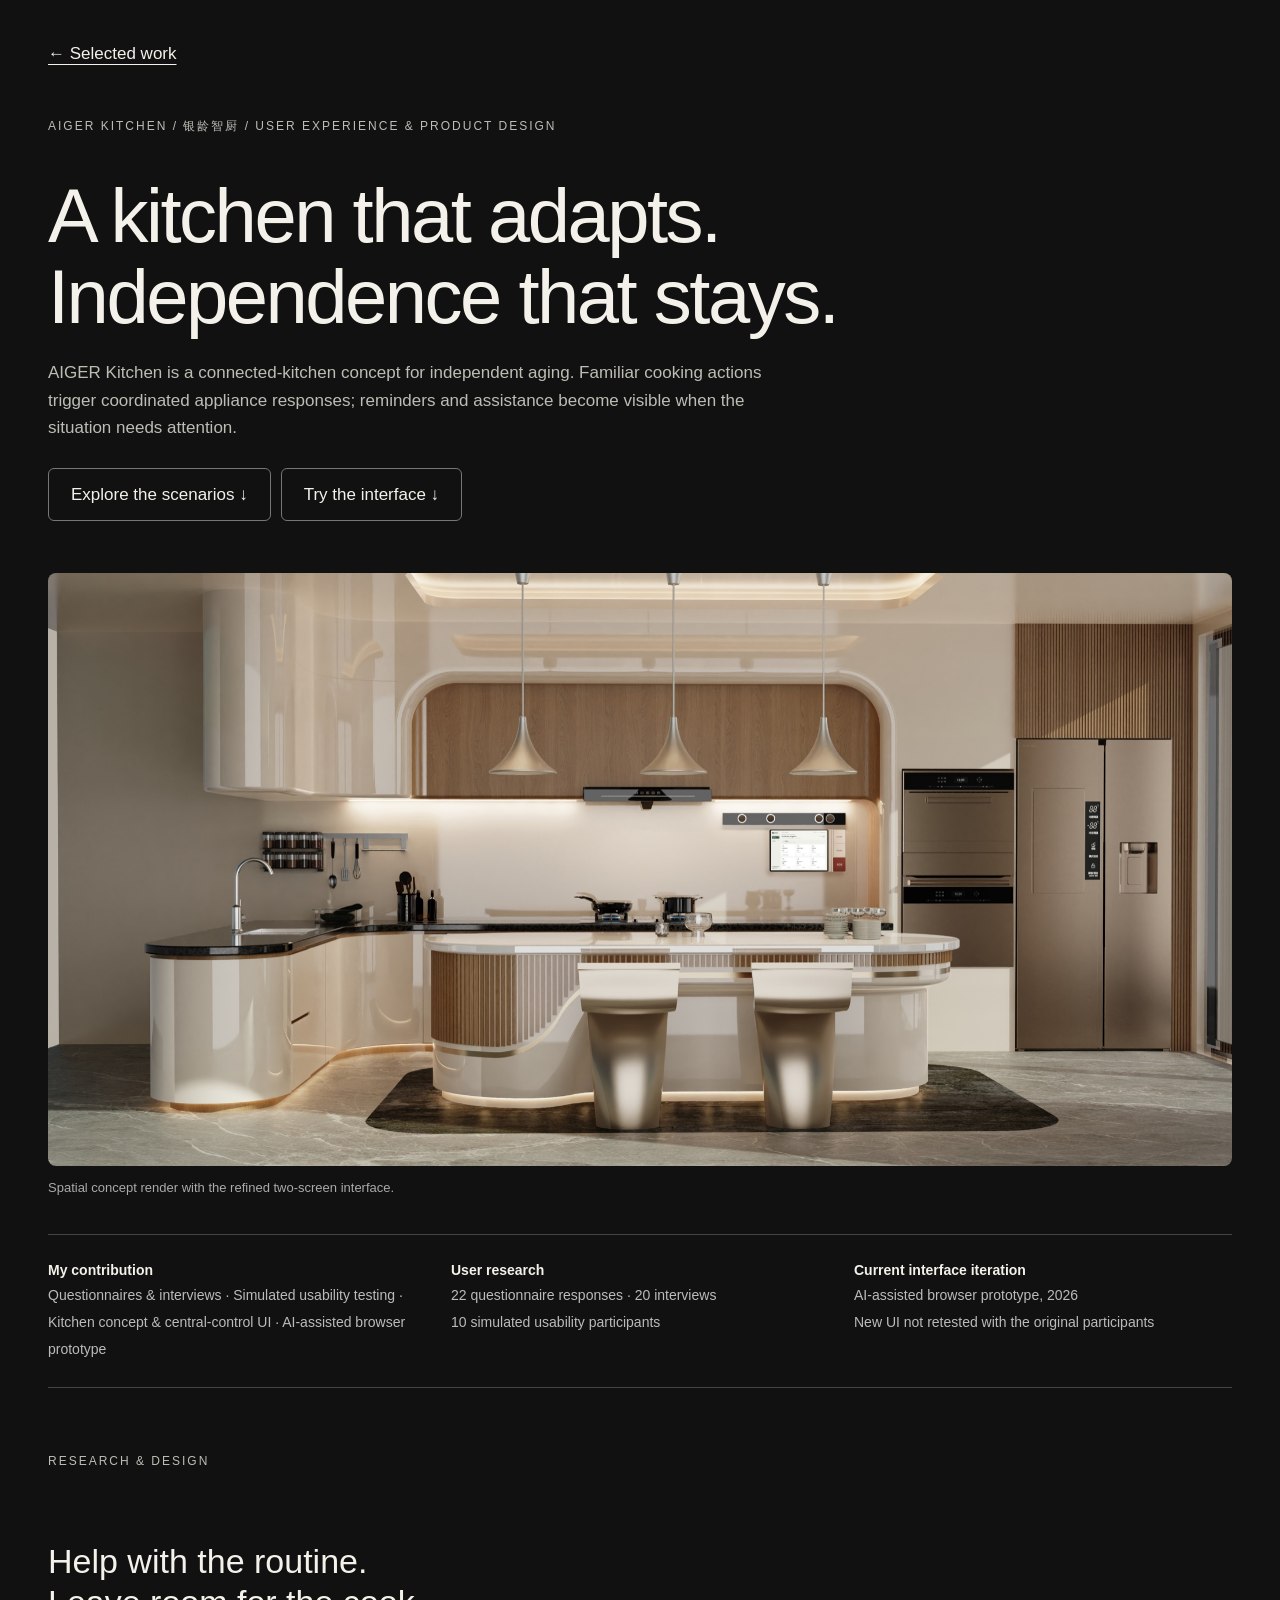
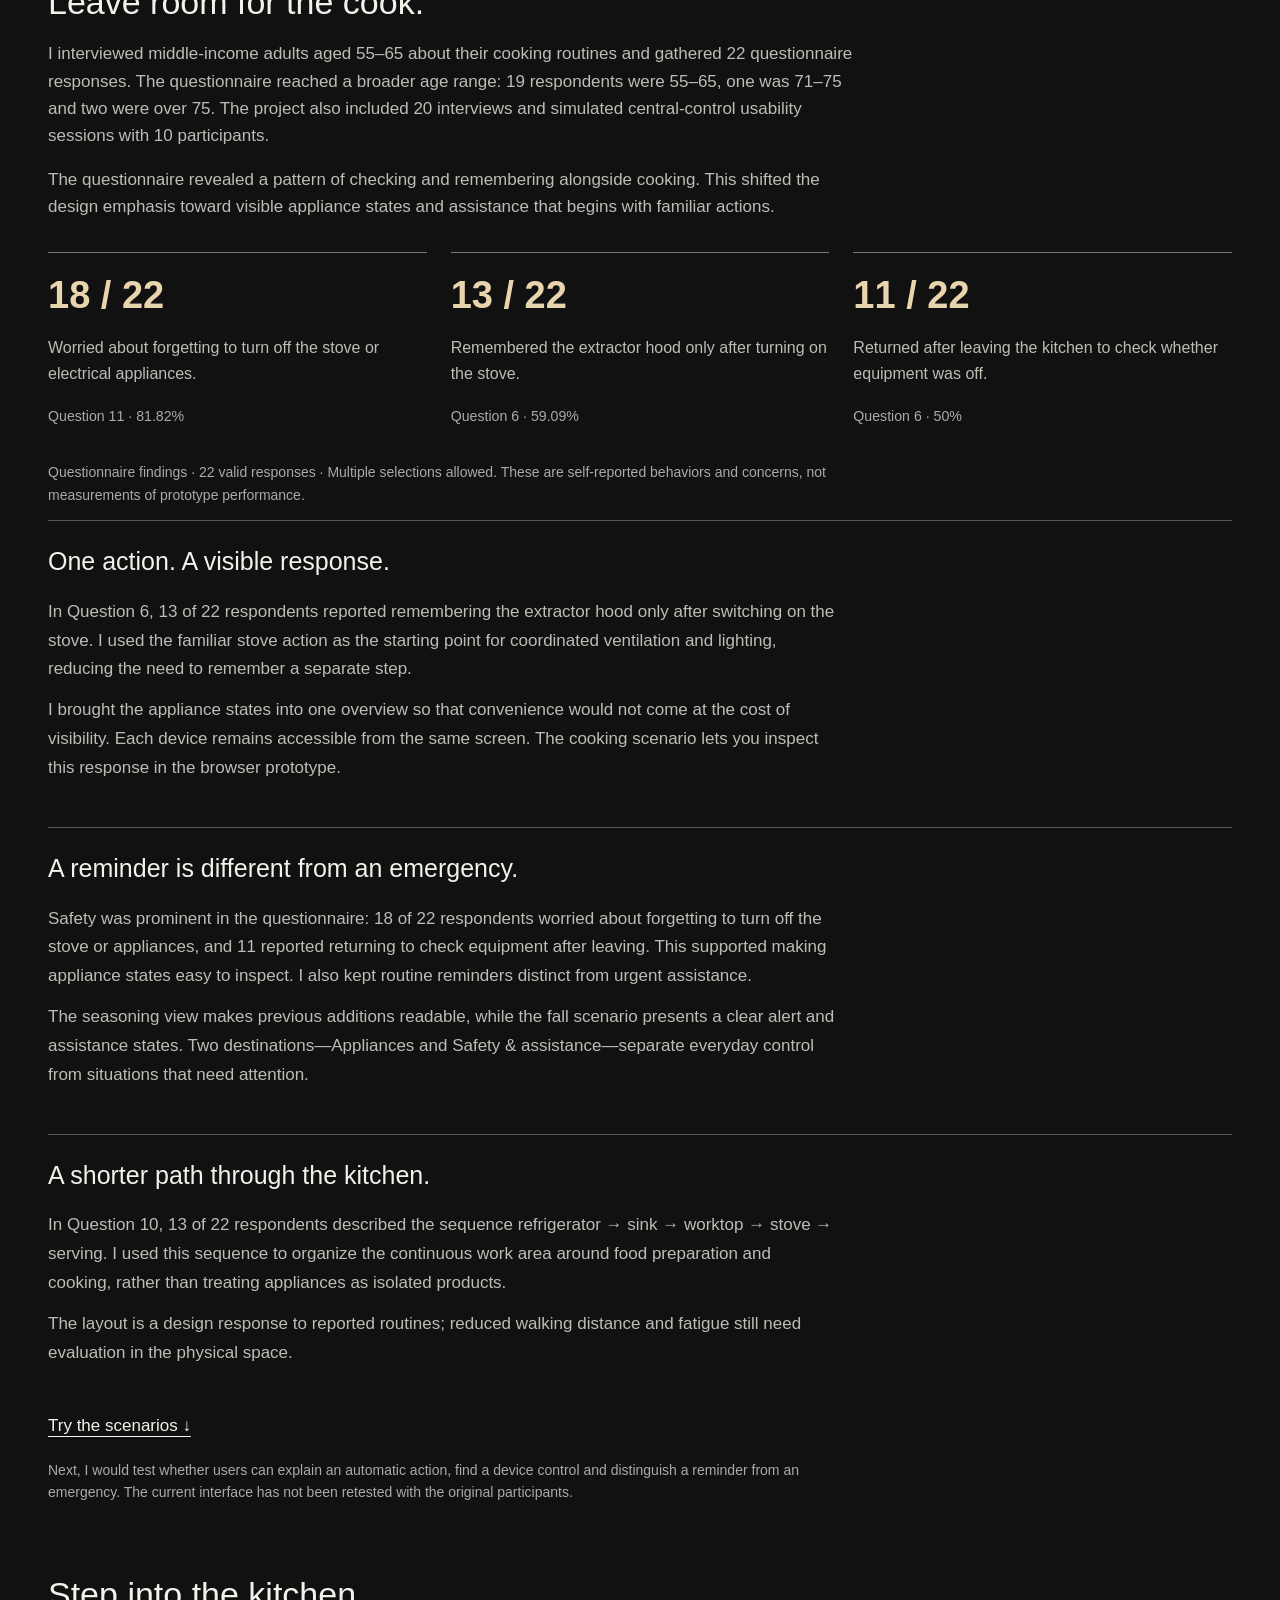
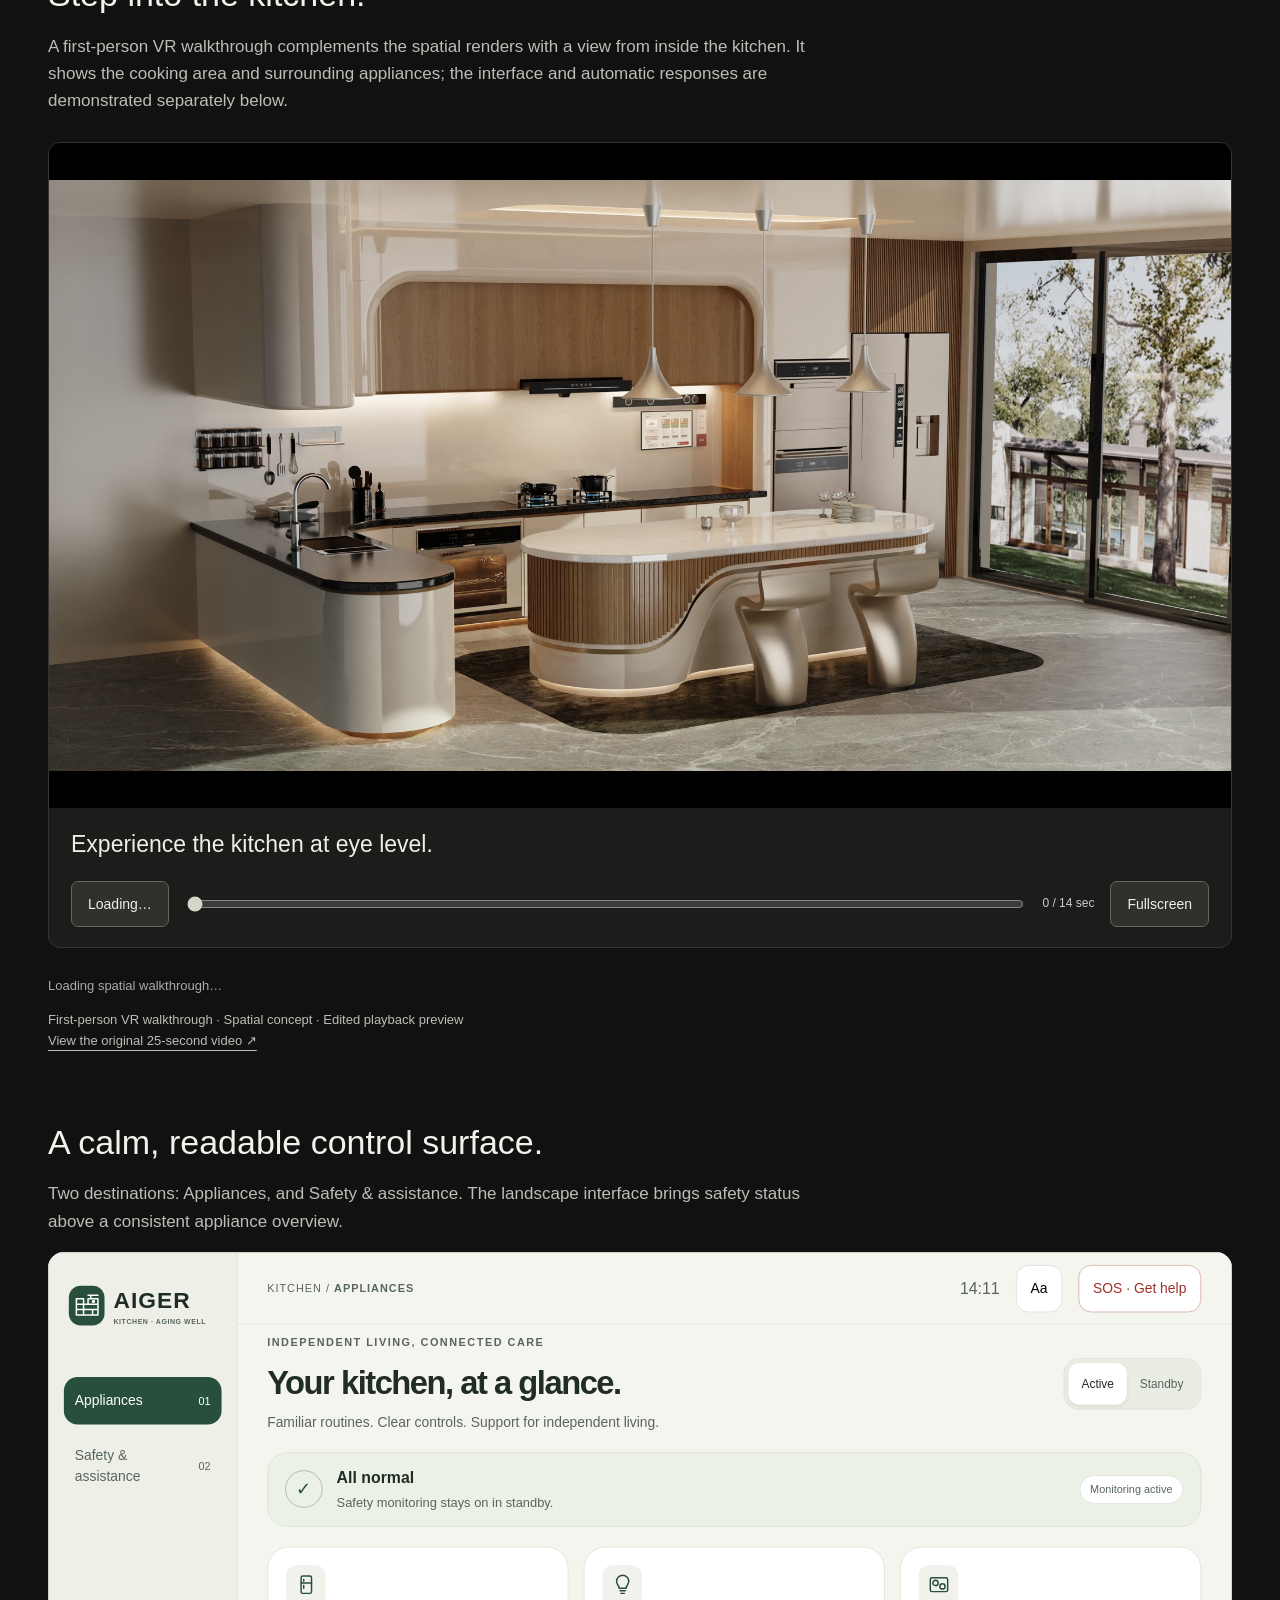
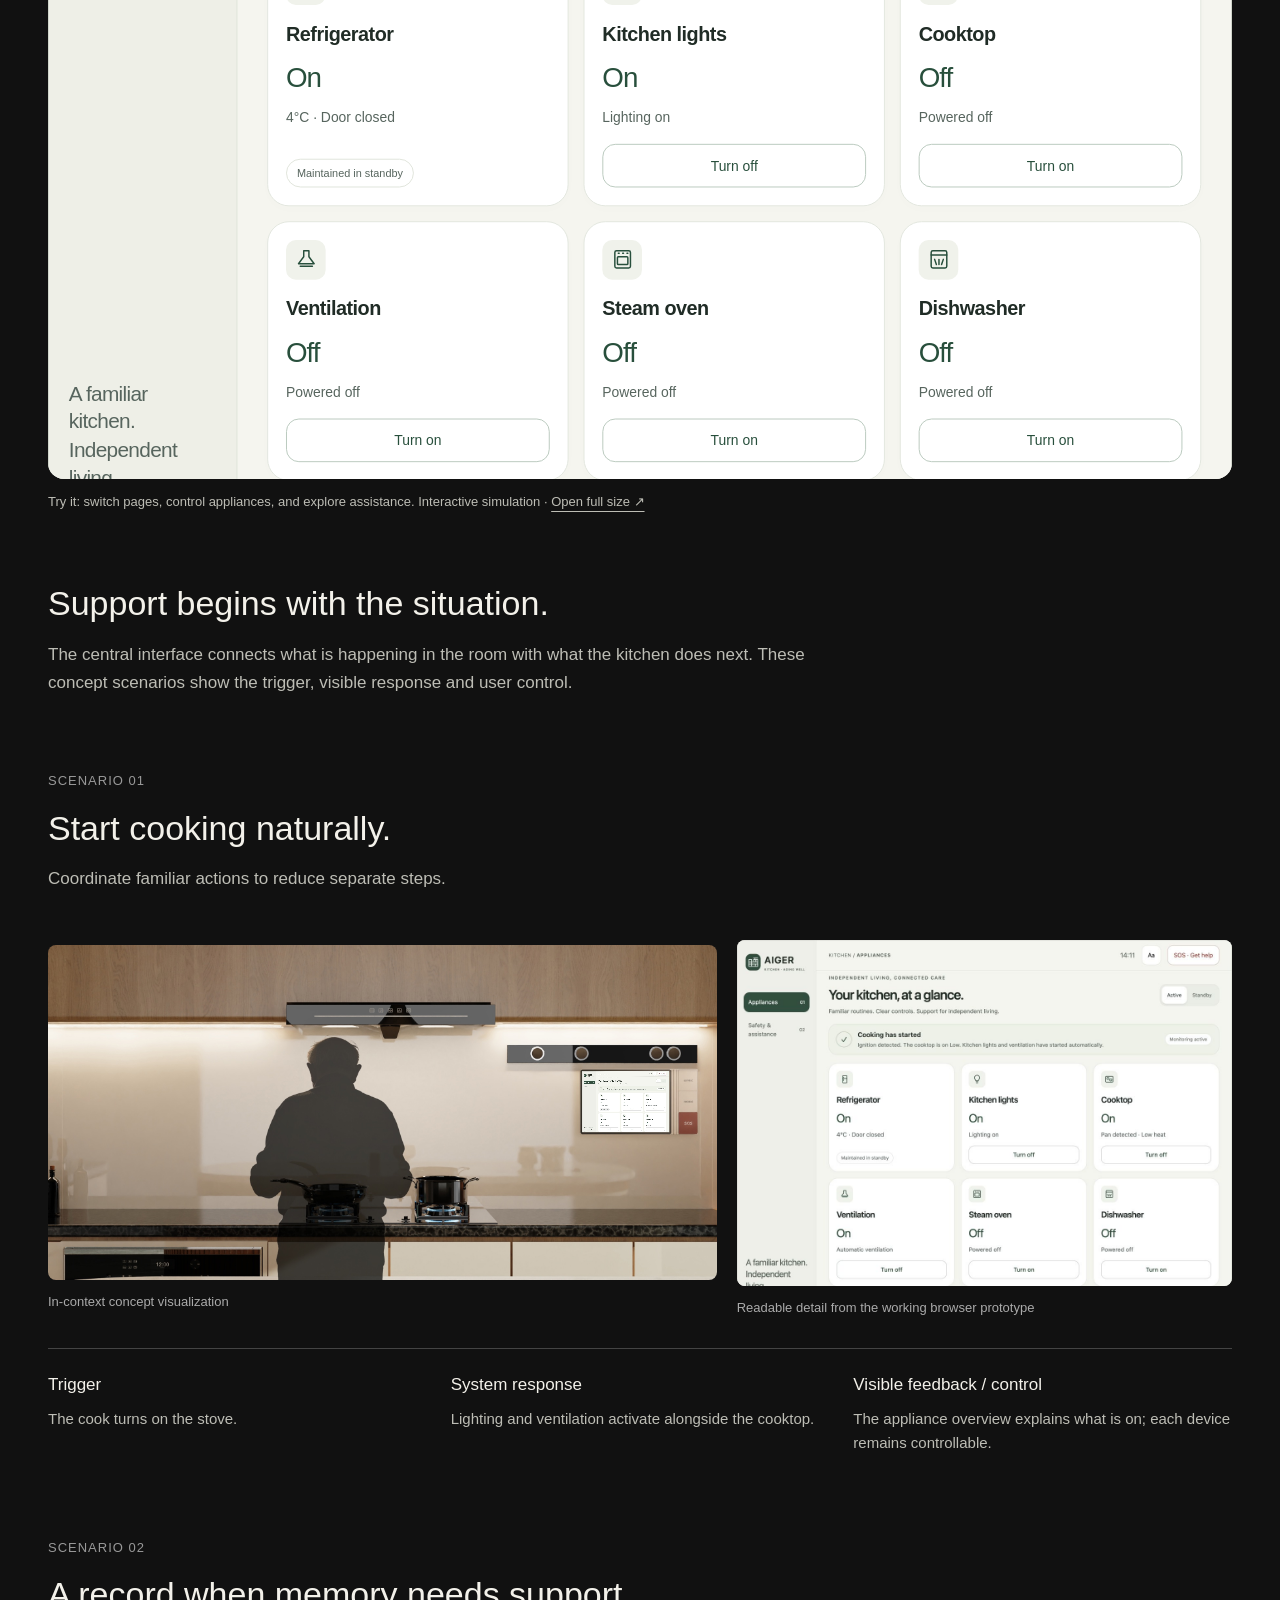
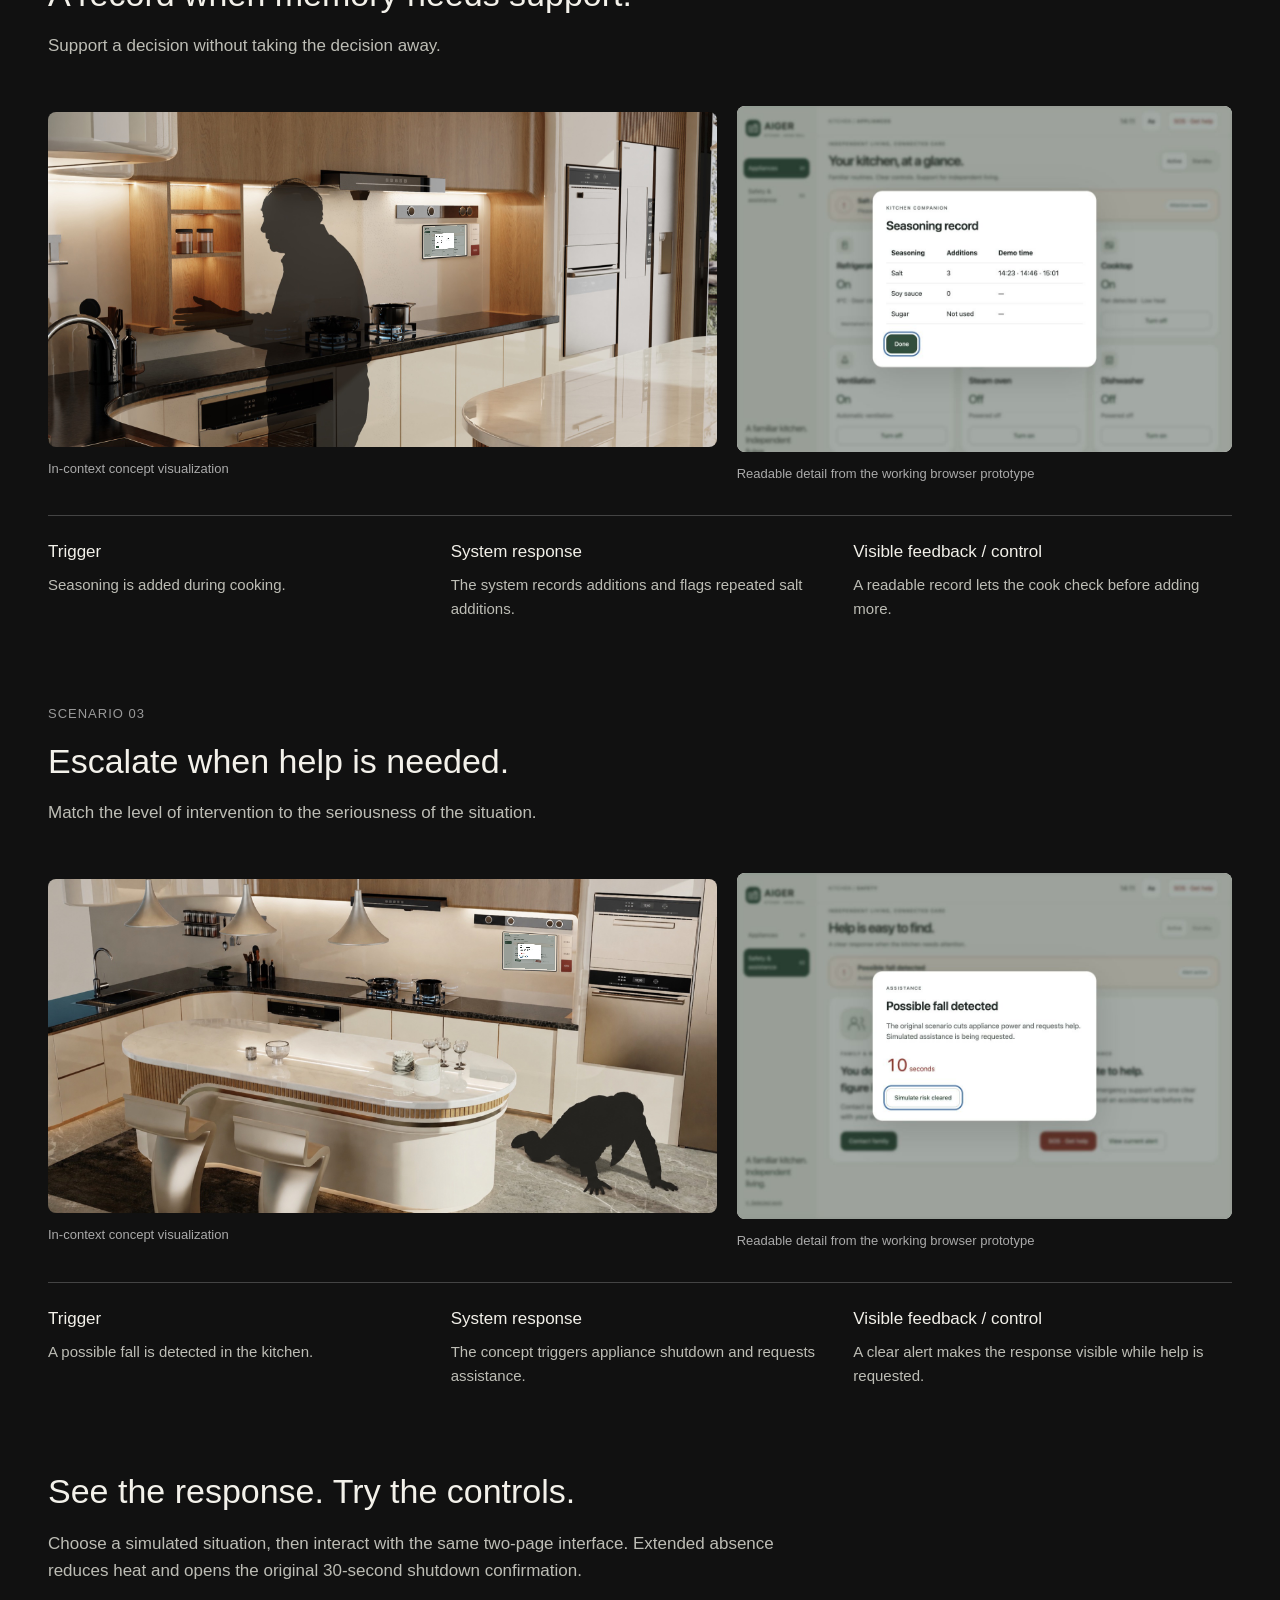
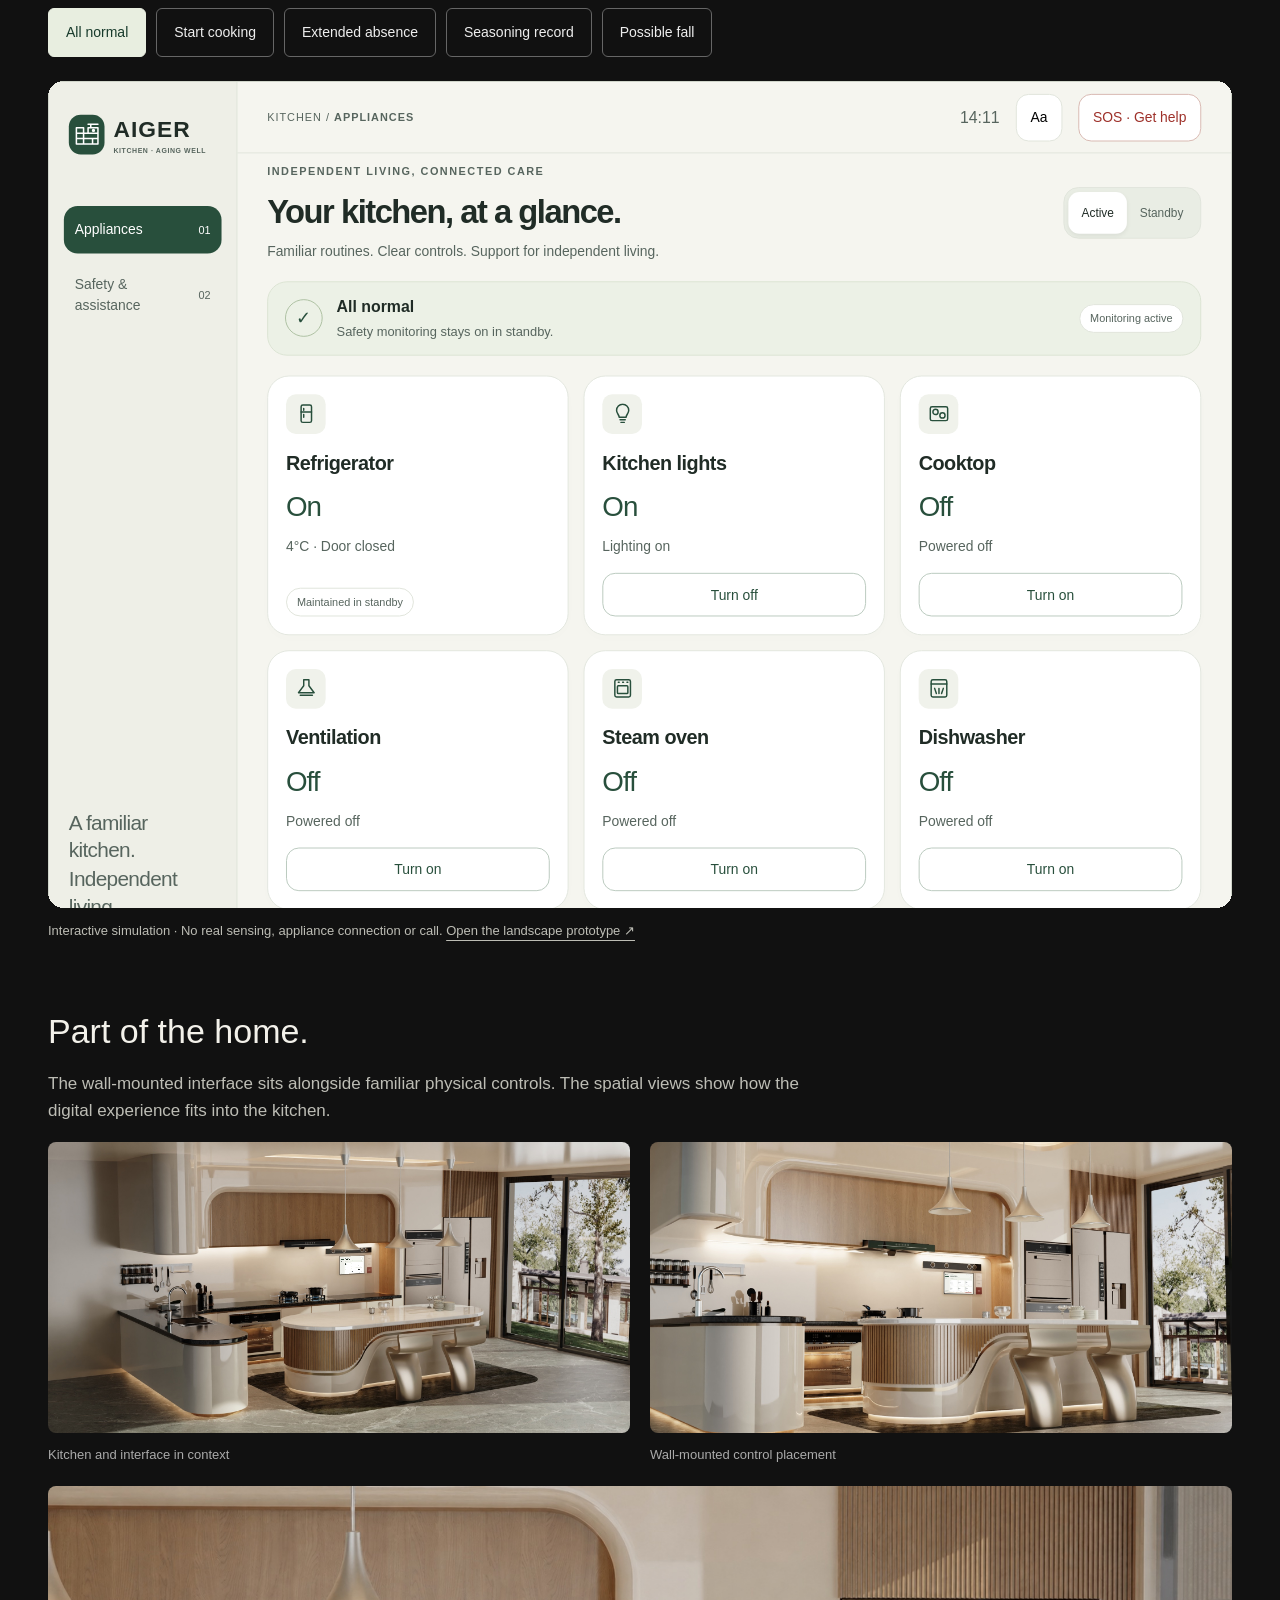
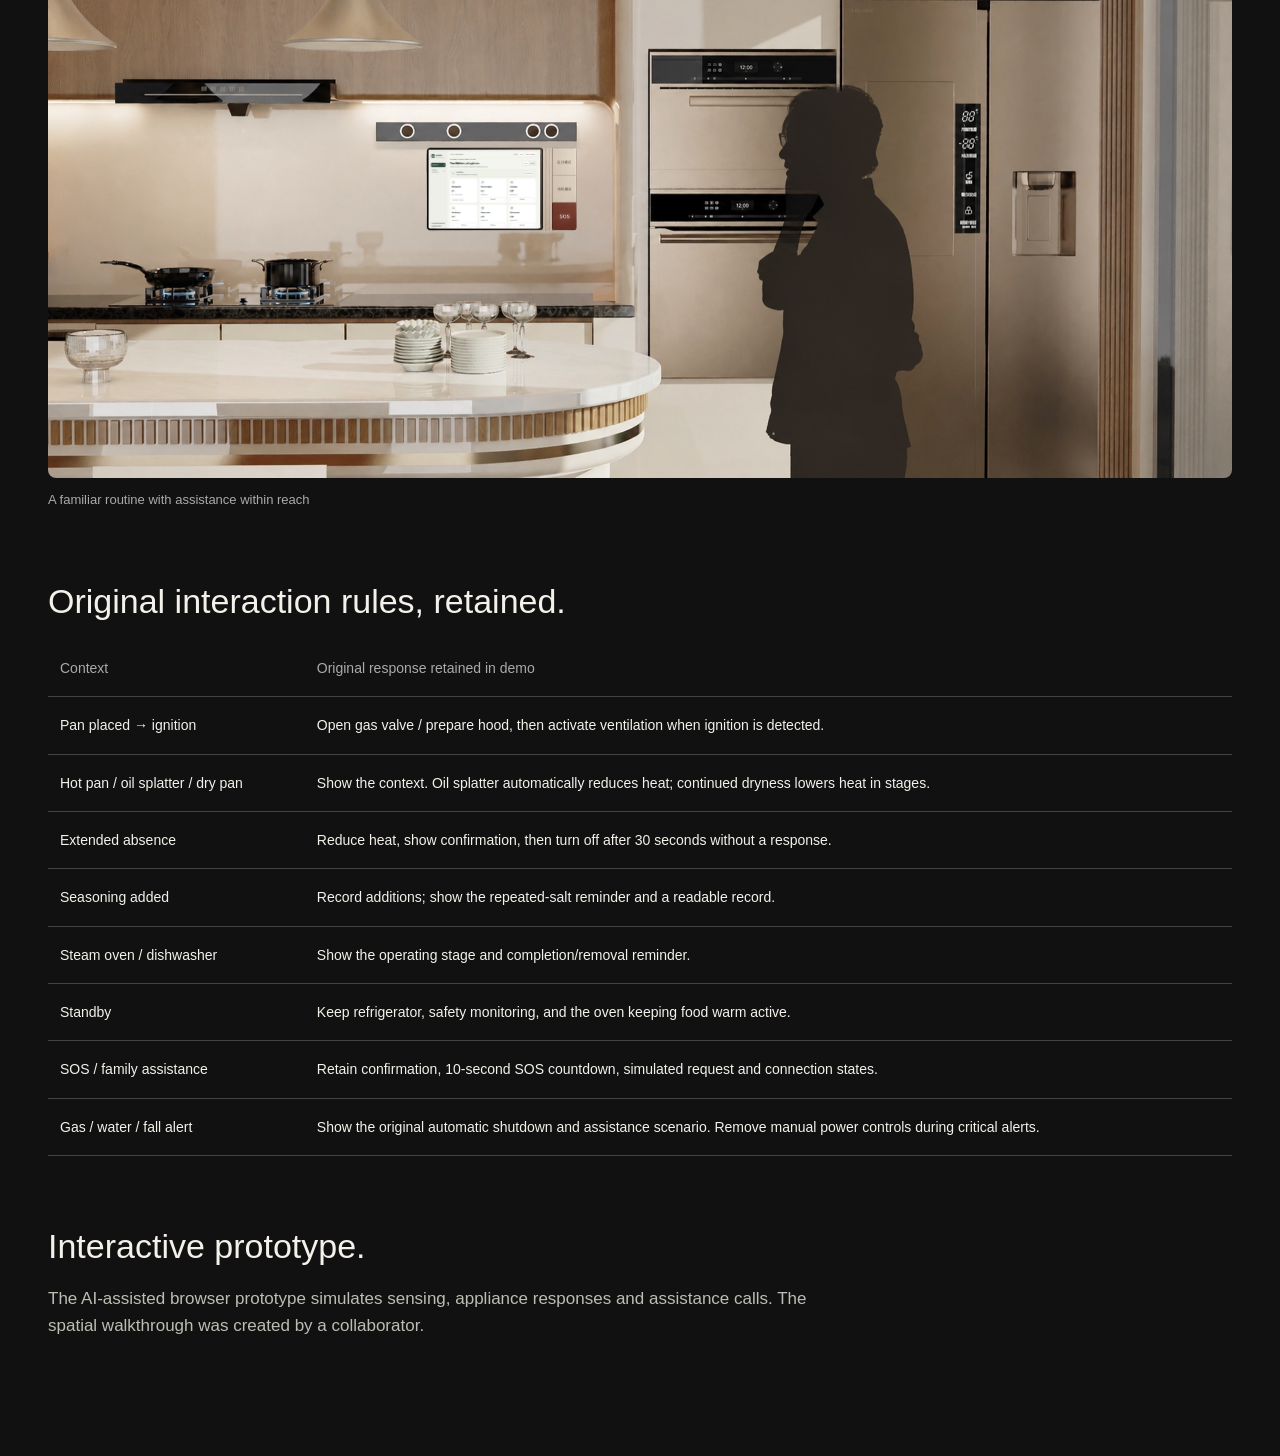
==== aiger-notes.html @ 3ca2197e "Update UX portfolio cases, research evidence, prototype scope and resume" ====
<!doctype html><html lang="en"><head><meta charset="utf-8"><meta name="viewport" content="width=device-width,initial-scale=1"><title>AIGER Kitchen — Xinru Lu</title><style>*{box-sizing:border-box}html{scroll-behavior:smooth}body{margin:0;background:#111;color:#f3f1ea;font:17px/1.6 -apple-system,BlinkMacSystemFont,"Segoe UI",sans-serif}main{max-width:1240px;margin:auto;padding:40px 28px 100px}a{color:inherit;text-underline-offset:5px}h1{font-size:clamp(42px,6vw,76px);line-height:1.06;letter-spacing:-2.5px;font-weight:500;margin:40px 0 22px}h2{font-size:34px;line-height:1.2;font-weight:500;margin:70px 0 18px}h3{font-weight:500;font-size:23px;line-height:1.3}p{color:#bdbdb5;max-width:760px}.label{font-size:12px;letter-spacing:2px;margin-top:50px}.facts{display:grid;grid-template-columns:repeat(3,1fr);border-top:1px solid #444;border-bottom:1px solid #444;padding:24px 0;gap:25px;margin:35px 0}.facts b{display:block;font-size:14px}.facts span{color:#bbb;font-size:14px}.cta{display:inline-block;border:1px solid #777;padding:12px 22px;border-radius:6px;text-decoration:none;margin:10px 10px 22px 0}figure{margin:30px 0}img{display:block;width:100%;height:auto;border-radius:8px}figcaption{font-size:13px;color:#aaa;margin-top:12px}.scene-pair{display:grid;grid-template-columns:1.35fr 1fr;gap:20px;align-items:center}.scene-pair img{aspect-ratio:2;object-fit:contain}.scene-pair .ui img{aspect-ratio:1194/834;background:#eeefe8}.steps{display:grid;grid-template-columns:repeat(3,1fr);gap:24px;border-top:1px solid #444;padding-top:22px}.steps b{display:block;font-weight:500}.steps p{font-size:15px;margin:8px 0}.scene{margin:75px 0}.scene h2{margin-top:16px;margin-bottom:14px}.number{color:#999;font-size:13px;letter-spacing:1px}.gallery{display:grid;grid-template-columns:1fr 1fr;gap:20px}.gallery figure:last-child{grid-column:1/-1}.gallery figure{margin:0}.scene-controls{display:flex;gap:10px;flex-wrap:wrap;margin:24px 0}.scene-controls button{font:inherit;font-size:14px;padding:12px 17px;border:1px solid #666;border-radius:6px;background:transparent;color:#eee;cursor:pointer}.scene-controls button[aria-pressed=true]{background:#e8eee0;color:#173a2b;border-color:#e8eee0}.prototype-shell{width:100%;overflow:auto;background:#eeefe8;border-radius:16px}iframe{display:block;width:1194px;height:834px;border:0;transform-origin:top left}.prototype-note{font-size:13px}table{border-collapse:collapse;width:100%;font-size:14px}th,td{text-align:left;vertical-align:top;padding:17px 12px;border-bottom:1px solid #444}th{color:#aaa;font-weight:400}@media(max-width:700px){main{padding:24px 18px 70px}.facts,.scene-pair,.steps,.gallery{grid-template-columns:1fr}.gallery figure:last-child{grid-column:auto}h1{letter-spacing:-1.5px}h2{font-size:28px}.scene{margin:55px 0}table{font-size:12px}td,th{padding:12px 5px}}</style><link rel="stylesheet" href="aiger-scenes.css"><link rel="stylesheet" href="video-speed.css"><script src="video-speed.js" defer></script><link rel="stylesheet" href="case-decisions.css"></head><body><main><a href="index.html#one">← Selected work</a><p class="label">AIGER KITCHEN / 银龄智厨 / USER EXPERIENCE & PRODUCT DESIGN</p><h1>A kitchen that adapts.<br>Independence that stays.</h1><p>AIGER Kitchen is a connected-kitchen concept for independent aging. Familiar cooking actions trigger coordinated appliance responses; reminders and assistance become visible when the situation needs attention.</p><a class="cta" href="#scenarios">Explore the scenarios ↓</a><a class="cta" href="#prototype">Try the interface ↓</a><figure><div class="kitchen-scene" data-quad='[[1251, 445], [1347, 445], [1347, 512], [1251, 512]]'><img class="kitchen-render" src="assets/aiger-scenes/front.jpg" alt="AIGER kitchen concept with its wall-mounted control interface" loading="eager"><img class="screen-ui" src="assets/aiger-scenes/ui-normal.jpg" alt="" aria-hidden="true"></div><figcaption>Spatial concept render with the refined two-screen interface.</figcaption></figure><div class="facts"><div><b>My contribution</b><span>Questionnaires &amp; interviews · Simulated usability testing · Kitchen concept &amp; central-control UI · AI-assisted browser prototype</span></div><div><b>User research</b><span>22 questionnaire responses · 20 interviews<br>10 simulated usability participants</span></div><div><b>Current interface iteration</b><span>AI-assisted browser prototype, 2026<br>New UI not retested with the original participants</span></div></div><section class="decision-study" id="decisions"><p class="label">RESEARCH &amp; DESIGN</p><h2>Help with the routine.<br>Leave room for the cook.</h2><p>I interviewed middle-income adults aged 55–65 about their cooking routines and gathered 22 questionnaire responses. The questionnaire reached a broader age range: 19 respondents were 55–65, one was 71–75 and two were over 75. The project also included 20 interviews and simulated central-control usability sessions with 10 participants.</p><p>The questionnaire revealed a pattern of checking and remembering alongside cooking. This shifted the design emphasis toward visible appliance states and assistance that begins with familiar actions.</p><div class="survey-findings"><article><strong>18 / 22</strong><p>Worried about forgetting to turn off the stove or electrical appliances.</p><small>Question 11 · 81.82%</small></article><article><strong>13 / 22</strong><p>Remembered the extractor hood only after turning on the stove.</p><small>Question 6 · 59.09%</small></article><article><strong>11 / 22</strong><p>Returned after leaving the kitchen to check whether equipment was off.</p><small>Question 6 · 50%</small></article></div><p class="decision-status">Questionnaire findings · 22 valid responses · Multiple selections allowed. These are self-reported behaviors and concerns, not measurements of prototype performance.</p><article class="decision-card"><h3>One action. A visible response.</h3><p>In Question 6, 13 of 22 respondents reported remembering the extractor hood only after switching on the stove. I used the familiar stove action as the starting point for coordinated ventilation and lighting, reducing the need to remember a separate step.</p><p>I brought the appliance states into one overview so that convenience would not come at the cost of visibility. Each device remains accessible from the same screen. The cooking scenario lets you inspect this response in the browser prototype.</p></article><article class="decision-card"><h3>A reminder is different from an emergency.</h3><p>Safety was prominent in the questionnaire: 18 of 22 respondents worried about forgetting to turn off the stove or appliances, and 11 reported returning to check equipment after leaving. This supported making appliance states easy to inspect. I also kept routine reminders distinct from urgent assistance.</p><p>The seasoning view makes previous additions readable, while the fall scenario presents a clear alert and assistance states. Two destinations—Appliances and Safety &amp; assistance—separate everyday control from situations that need attention.</p></article><article class="decision-card"><h3>A shorter path through the kitchen.</h3><p>In Question 10, 13 of 22 respondents described the sequence refrigerator → sink → worktop → stove → serving. I used this sequence to organize the continuous work area around food preparation and cooking, rather than treating appliances as isolated products.</p><p>The layout is a design response to reported routines; reduced walking distance and fatigue still need evaluation in the physical space.</p></article><a href="#prototype">Try the scenarios ↓</a><p class="decision-status">Next, I would test whether users can explain an automatic action, find a device control and distinguish a reminder from an emergency. The current interface has not been retested with the original participants.</p></section><section id="spatial-walkthrough"><h2>Step into the kitchen.</h2><p>A first-person VR walkthrough complements the spatial renders with a view from inside the kitchen. It shows the cooking area and surrounding appliances; the interface and automatic responses are demonstrated separately below.</p><div class="vr-preview"><video playsinline preload="metadata" poster="assets/aiger-scenes/angle.jpg" data-source="assets/aiger-scenes/kitchen-vr.mov" aria-label="First-person kitchen VR spatial walkthrough"></video><p class="vr-caption">Experience the kitchen at eye level.</p><div class="vr-toolbar"><button class="vr-play" type="button">Loading…</button><input type="range" min="0" max="14" step="0.1" value="0" aria-label="Walkthrough playback position"><span class="vr-time">0 / 14 sec</span><button class="vr-fullscreen" type="button" aria-label="View walkthrough fullscreen">Fullscreen</button></div></div><p class="vr-status" role="status">Loading spatial walkthrough…</p><p style="font-size:13px">First-person VR walkthrough · Spatial concept · Edited playback preview<br><a href="assets/aiger-scenes/kitchen-vr.mov">View the original 25-second video ↗</a></p></section><h2>A calm, readable control surface.</h2><p>Two destinations: Appliances, and Safety & assistance. The landscape interface brings safety status above a consistent appliance overview.</p><div class="prototype-shell" id="hands-on-ui"><iframe title="Try the AIGER landscape iPad interface" src="aiger.html" loading="lazy"></iframe></div><p class="prototype-note">Try it: switch pages, control appliances, and explore assistance. Interactive simulation · <a href="aiger.html">Open full size ↗</a></p><h2 id="scenarios">Support begins with the situation.</h2><p>The central interface connects what is happening in the room with what the kitchen does next. These concept scenarios show the trigger, visible response and user control.</p><section class="scene"><p class="number">SCENARIO 01</p><h2>Start cooking naturally.</h2><p>Coordinate familiar actions to reduce separate steps.</p><div class="scene-pair"><figure><div class="kitchen-scene" data-quad='[[1636, 387], [1900, 386], [1900, 572], [1636, 572]]'><img class="kitchen-render" src="assets/aiger-scenes/cooking.jpg" alt="Kitchen scene: Start cooking naturally." loading="lazy"><img class="screen-ui" src="assets/aiger-scenes/ui-cooking.jpg" alt="" aria-hidden="true"></div><figcaption>In-context concept visualization</figcaption></figure><figure class="ui"><img loading="lazy" src="assets/aiger-scenes/ui-cooking.jpg" alt="Actual browser interface for this scenario"><figcaption>Readable detail from the working browser prototype</figcaption></figure></div><div class="steps"><div><b>Trigger</b><p>The cook turns on the stove.</p></div><div><b>System response</b><p>Lighting and ventilation activate alongside the cooktop.</p></div><div><b>Visible feedback / control</b><p>The appliance overview explains what is on; each device remains controllable.</p></div></div></section><section class="scene"><p class="number">SCENARIO 02</p><h2>A record when memory needs support.</h2><p>Support a decision without taking the decision away.</p><div class="scene-pair"><figure><div class="kitchen-scene" data-quad='[[1151, 352], [1278, 346], [1278, 438], [1151, 443]]'><img class="kitchen-render" src="assets/aiger-scenes/seasoning.jpg" alt="Kitchen scene: A record when memory needs support." loading="lazy"><img class="screen-ui" src="assets/aiger-scenes/ui-seasoning.jpg" alt="" aria-hidden="true"></div><figcaption>In-context concept visualization</figcaption></figure><figure class="ui"><img loading="lazy" src="assets/aiger-scenes/ui-seasoning.jpg" alt="Actual browser interface for this scenario"><figcaption>Readable detail from the working browser prototype</figcaption></figure></div><div class="steps"><div><b>Trigger</b><p>Seasoning is added during cooking.</p></div><div><b>System response</b><p>The system records additions and flags repeated salt additions.</p></div><div><b>Visible feedback / control</b><p>A readable record lets the cook check before adding more.</p></div></div></section><section class="scene"><p class="number">SCENARIO 03</p><h2>Escalate when help is needed.</h2><p>Match the level of intervention to the seriousness of the situation.</p><div class="scene-pair"><figure><div class="kitchen-scene" data-quad='[[1396, 166], [1553, 174], [1553, 278], [1396, 271]]'><img class="kitchen-render" src="assets/aiger-scenes/fall.jpg" alt="Kitchen scene: Escalate when help is needed." loading="lazy"><img class="screen-ui" src="assets/aiger-scenes/ui-fall.jpg" alt="" aria-hidden="true"></div><figcaption>In-context concept visualization</figcaption></figure><figure class="ui"><img loading="lazy" src="assets/aiger-scenes/ui-fall.jpg" alt="Actual browser interface for this scenario"><figcaption>Readable detail from the working browser prototype</figcaption></figure></div><div class="steps"><div><b>Trigger</b><p>A possible fall is detected in the kitchen.</p></div><div><b>System response</b><p>The concept triggers appliance shutdown and requests assistance.</p></div><div><b>Visible feedback / control</b><p>A clear alert makes the response visible while help is requested.</p></div></div></section><h2 id="prototype">See the response. Try the controls.</h2><p>Choose a simulated situation, then interact with the same two-page interface. Extended absence reduces heat and opens the original 30-second shutdown confirmation.</p><div class="scene-controls" role="group" aria-label="Portfolio simulation scenarios"><button data-scene="normal" aria-pressed="true">All normal</button><button data-scene="cooking" aria-pressed="false">Start cooking</button><button data-scene="away" aria-pressed="false">Extended absence</button><button data-scene="seasoning" aria-pressed="false">Seasoning record</button><button data-scene="fall" aria-pressed="false">Possible fall</button></div><div class="prototype-shell"><iframe id="prototype-frame" title="AIGER landscape iPad interactive prototype" src="aiger.html"></iframe></div><p class="prototype-note">Interactive simulation · No real sensing, appliance connection or call. <a href="aiger.html">Open the landscape prototype ↗</a></p><h2>Part of the home.</h2><p>The wall-mounted interface sits alongside familiar physical controls. The spatial views show how the digital experience fits into the kitchen.</p><div class="gallery"><figure><div class="kitchen-scene" data-quad='[[1028, 405], [1112, 401], [1112, 460], [1028, 465]]'><img class="kitchen-render" src="assets/aiger-scenes/angle.jpg" alt="Angled kitchen concept view" loading="lazy"><img class="screen-ui" src="assets/aiger-scenes/ui-normal.jpg" alt="" aria-hidden="true"></div><figcaption>Kitchen and interface in context</figcaption></figure><figure><div class="kitchen-scene" data-quad='[[1037, 462], [1136, 465], [1136, 530], [1037, 527]]'><img class="kitchen-render" src="assets/aiger-scenes/low.jpg" alt="Lower kitchen concept view" loading="lazy"><img class="screen-ui" src="assets/aiger-scenes/ui-normal.jpg" alt="" aria-hidden="true"></div><figcaption>Wall-mounted control placement</figcaption></figure><figure><div class="kitchen-scene" data-quad='[[660, 458], [849, 458], [849, 592], [660, 592]]'><img class="kitchen-render" src="assets/aiger-scenes/standing.jpg" alt="Elder standing near the AIGER kitchen interface" loading="lazy"><img class="screen-ui" src="assets/aiger-scenes/ui-normal.jpg" alt="" aria-hidden="true"></div><figcaption>A familiar routine with assistance within reach</figcaption></figure></div><h2 id="logic">Original interaction rules, retained.</h2><table><thead><tr><th>Context</th><th>Original response retained in demo</th></tr></thead><tbody><tr><td>Pan placed → ignition</td><td>Open gas valve / prepare hood, then activate ventilation when ignition is detected.</td></tr><tr><td>Hot pan / oil splatter / dry pan</td><td>Show the context. Oil splatter automatically reduces heat; continued dryness lowers heat in stages.</td></tr><tr><td>Extended absence</td><td>Reduce heat, show confirmation, then turn off after 30 seconds without a response.</td></tr><tr><td>Seasoning added</td><td>Record additions; show the repeated-salt reminder and a readable record.</td></tr><tr><td>Steam oven / dishwasher</td><td>Show the operating stage and completion/removal reminder.</td></tr><tr><td>Standby</td><td>Keep refrigerator, safety monitoring, and the oven keeping food warm active.</td></tr><tr><td>SOS / family assistance</td><td>Retain confirmation, 10-second SOS countdown, simulated request and connection states.</td></tr><tr><td>Gas / water / fall alert</td><td>Show the original automatic shutdown and assistance scenario. Remove manual power controls during critical alerts.</td></tr></tbody></table><h2>Interactive prototype.</h2><p>The AI-assisted browser prototype simulates sensing, appliance responses and assistance calls. The spatial walkthrough was created by a collaborator.</p></main><script>const frame=document.querySelector('#prototype-frame'),shell=frame.closest('.prototype-shell');function fit(){const scale=Math.min(1,shell.clientWidth/1194);frame.style.transform=`scale(${scale})`;shell.style.height=`${834*scale}px`;}new ResizeObserver(fit).observe(shell);fit();const handsOn=document.querySelector('#hands-on-ui'),handsOnFrame=handsOn.querySelector('iframe');function fitHandsOn(){const scale=Math.min(1,handsOn.clientWidth/1194);handsOnFrame.style.transform=`scale(${scale})`;handsOn.style.height=`${834*scale}px`;}new ResizeObserver(fitHandsOn).observe(handsOn);fitHandsOn();document.querySelectorAll('[data-scene]').forEach(button=>button.addEventListener('click',()=>{document.querySelectorAll('[data-scene]').forEach(b=>b.setAttribute('aria-pressed',b===button));frame.contentWindow.postMessage({type:'aiger-scene',scene:button.dataset.scene},location.origin);}));</script><script src="aiger-scenes.js"></script><script src="aiger-vr.js"></script></body></html>
---- aiger-scenes.css ----
.kitchen-scene{position:relative;width:100%;aspect-ratio:2048/1025;overflow:hidden;border-radius:8px;background:#b8ac99}.kitchen-scene .kitchen-render{display:block;width:100%;height:100%;object-fit:fill;border-radius:0}.kitchen-scene .screen-ui{position:absolute;left:0;top:0;width:1194px!important;height:834px!important;max-width:none!important;aspect-ratio:auto!important;border-radius:0!important;transform-origin:0 0;pointer-events:none}.scene-pair .kitchen-scene{align-self:center}.aiger-hero-link{display:flex!important;align-items:center;background:#111}.gallery-item:has(.kitchen-scene) figcaption{position:absolute;left:0;bottom:0;background:#111e;padding:12px 18px;color:#fff;width:100%}.gallery-item:has(.kitchen-scene) a{color:inherit}
.gallery-item:has(.kitchen-scene){height:auto;aspect-ratio:2048/1025;overflow:visible;padding-bottom:54px;background:#111}.gallery-item:has(.kitchen-scene) .aiger-hero-link{height:auto!important}.gallery-item:has(.kitchen-scene) figcaption{border:0;border-radius:0;font-size:11px}
.vr-preview{background:#1c1c1a;border:1px solid #343432;border-radius:12px;overflow:hidden;margin:28px 0}.vr-preview video{display:block;width:100%;aspect-ratio:16/9;object-fit:contain;background:#000}.vr-caption{color:#eeede6!important;font-size:clamp(16px,2vw,23px);margin:0!important;padding:18px 22px;max-width:none!important}.vr-toolbar{display:flex;align-items:center;gap:16px;padding:0 22px 20px}.vr-toolbar button{color:#eee;background:#30302c;border:1px solid #666;border-radius:7px;padding:11px 16px;font:inherit;font-size:14px;cursor:pointer}.vr-toolbar input{min-width:30px;flex:1;accent-color:#d5d6c9}.vr-time{font-size:12px;color:#ccc;white-space:nowrap}.vr-status{font-size:13px;color:#aaa}.vr-preview:fullscreen{display:flex;flex-direction:column;justify-content:center}.vr-preview:fullscreen video{max-height:80vh}@media(max-width:650px){.vr-toolbar{gap:8px;padding:0 12px 16px}.vr-toolbar button{padding:10px;font-size:12px}.vr-caption{padding:14px}}
---- video-speed.css ----
.video-speed-control{display:flex;justify-content:flex-end;align-items:center;position:relative;z-index:3;padding:8px 12px;background:#111;color:#c6c6c0;font:12px/1.4 -apple-system,BlinkMacSystemFont,'Segoe UI',sans-serif;letter-spacing:0;text-transform:none}
.video-speed-control label{display:flex;align-items:center;gap:8px}.video-speed-control select{font:inherit;color:#f3f1ea;background:#202020;border:1px solid #555;border-radius:4px;padding:4px 8px;cursor:pointer}
.gallery-item:has(>video){padding-bottom:94px!important}.gallery-item>.video-speed-control{position:absolute;bottom:48px;right:0;left:0;height:40px}.gallery-item:has(>video)>figcaption{bottom:0!important}
---- case-decisions.css ----
.decision-study{margin:64px 0}.decision-study .decision-intro{max-width:820px}.decision-card{border-top:1px solid #555;padding:24px 0 32px}.decision-card h3{font-size:25px;margin:0 0 20px;line-height:1.3}.decision-chain{display:grid;grid-template-columns:repeat(2,minmax(0,1fr));gap:22px 36px}.decision-chain>div{min-width:0}.decision-chain b{display:block;color:#e8d4ad;font-size:12px;letter-spacing:1px;text-transform:uppercase}.decision-chain p{font-size:16px;line-height:1.65;margin:8px 0 0;max-width:none}.decision-status{font-size:14px!important;color:#aaa!important;margin-top:20px!important}.decision-study a{color:inherit}@media(max-width:700px){.decision-chain{grid-template-columns:1fr}.decision-study{margin:44px 0}.decision-card h3{font-size:22px}}
.decision-card>p{max-width:790px;font-size:17px;line-height:1.7;margin:12px 0}.decision-study>p{max-width:820px}

.survey-findings{display:grid;grid-template-columns:repeat(3,minmax(0,1fr));gap:24px;margin:32px 0}.survey-findings article{border-top:1px solid #777;padding-top:20px}.survey-findings strong{font-size:38px;line-height:1.2;color:#e8d4ad}.survey-findings p{font-size:16px}.survey-findings small{color:#aaa}@media(max-width:700px){.survey-findings{grid-template-columns:1fr}}
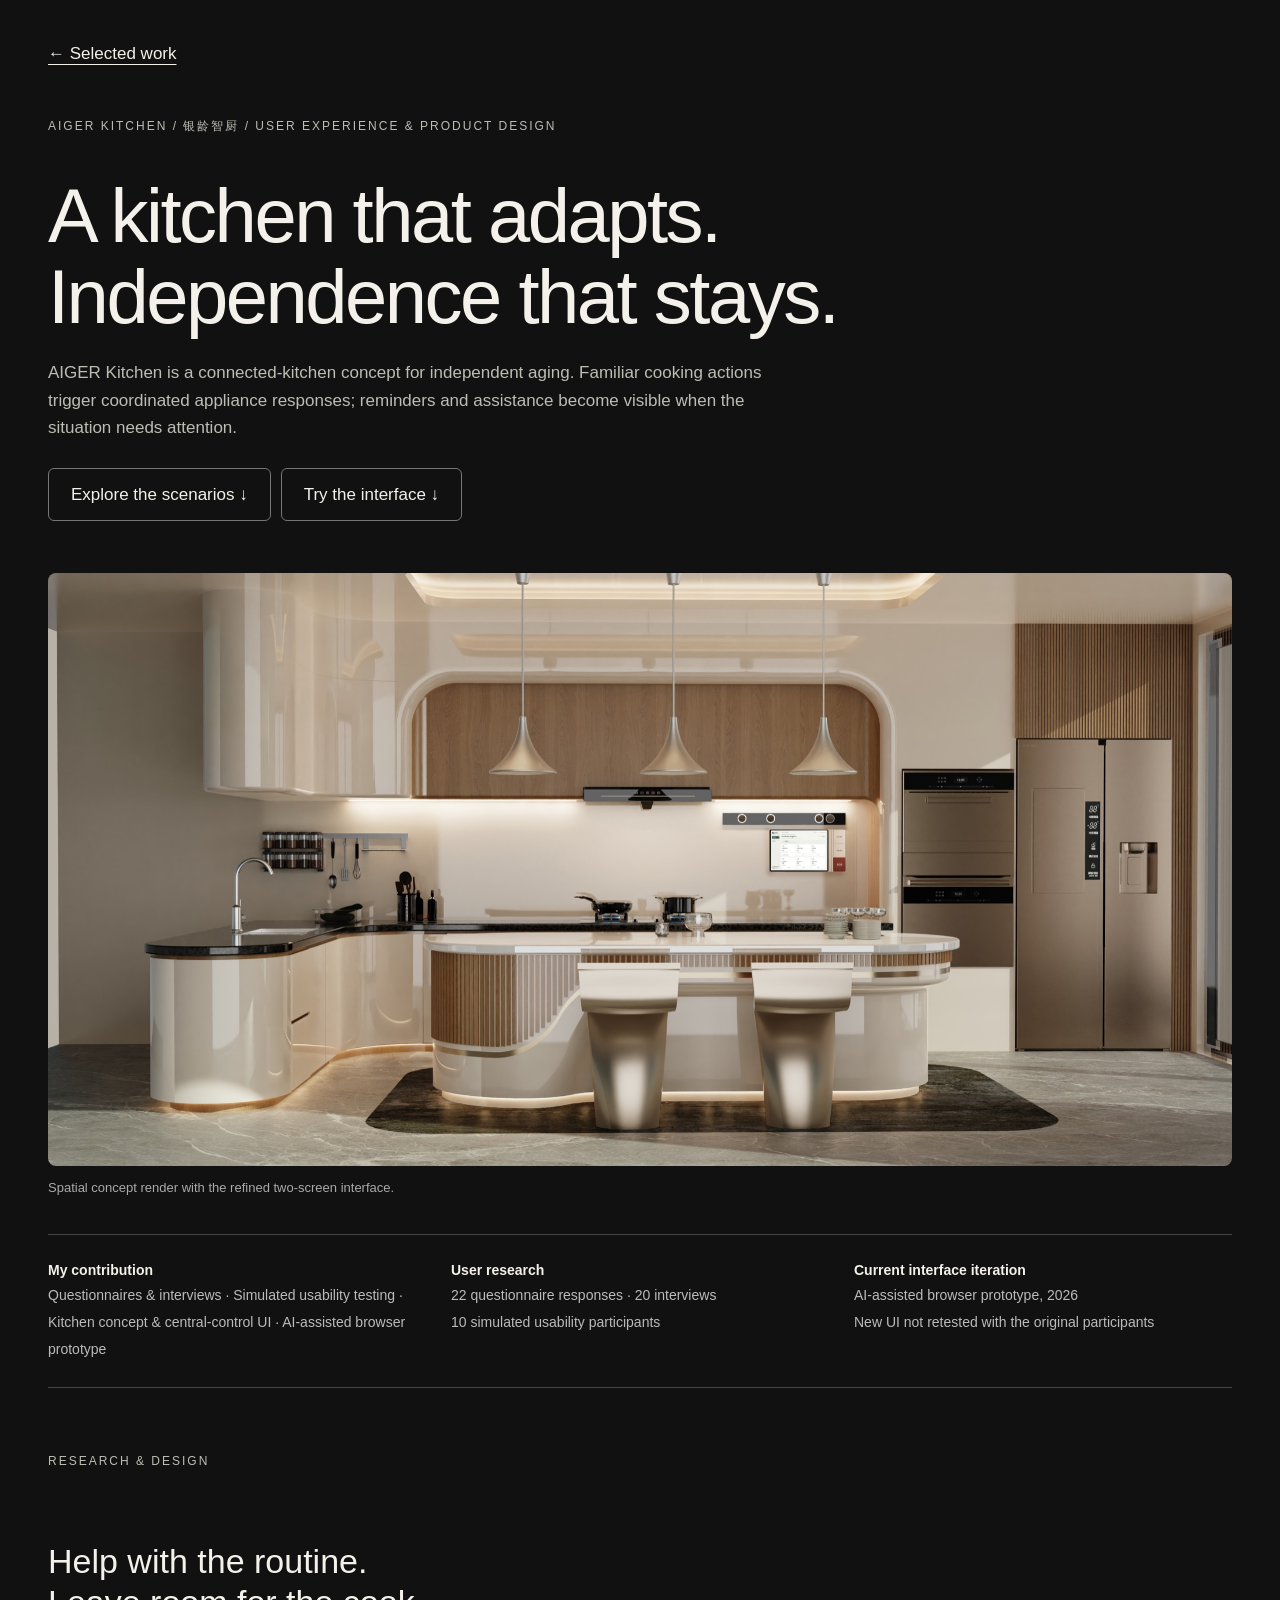
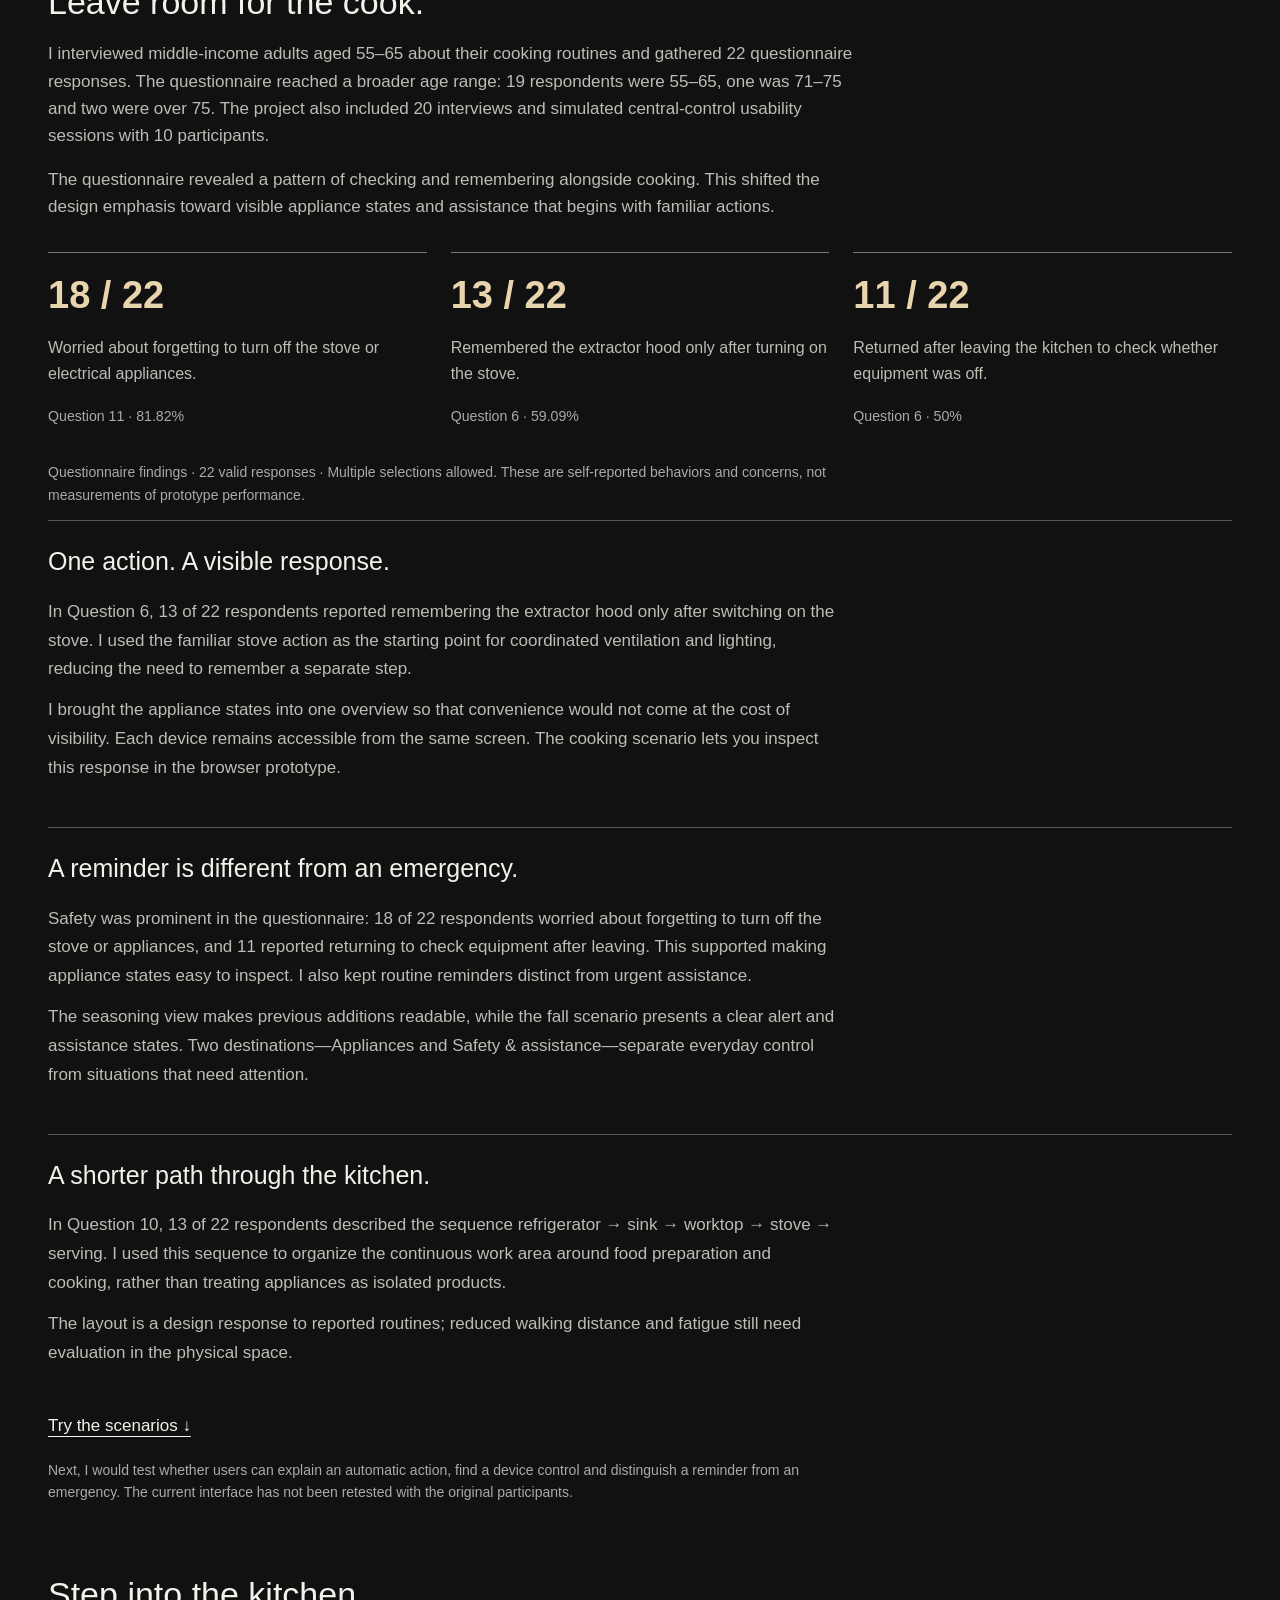
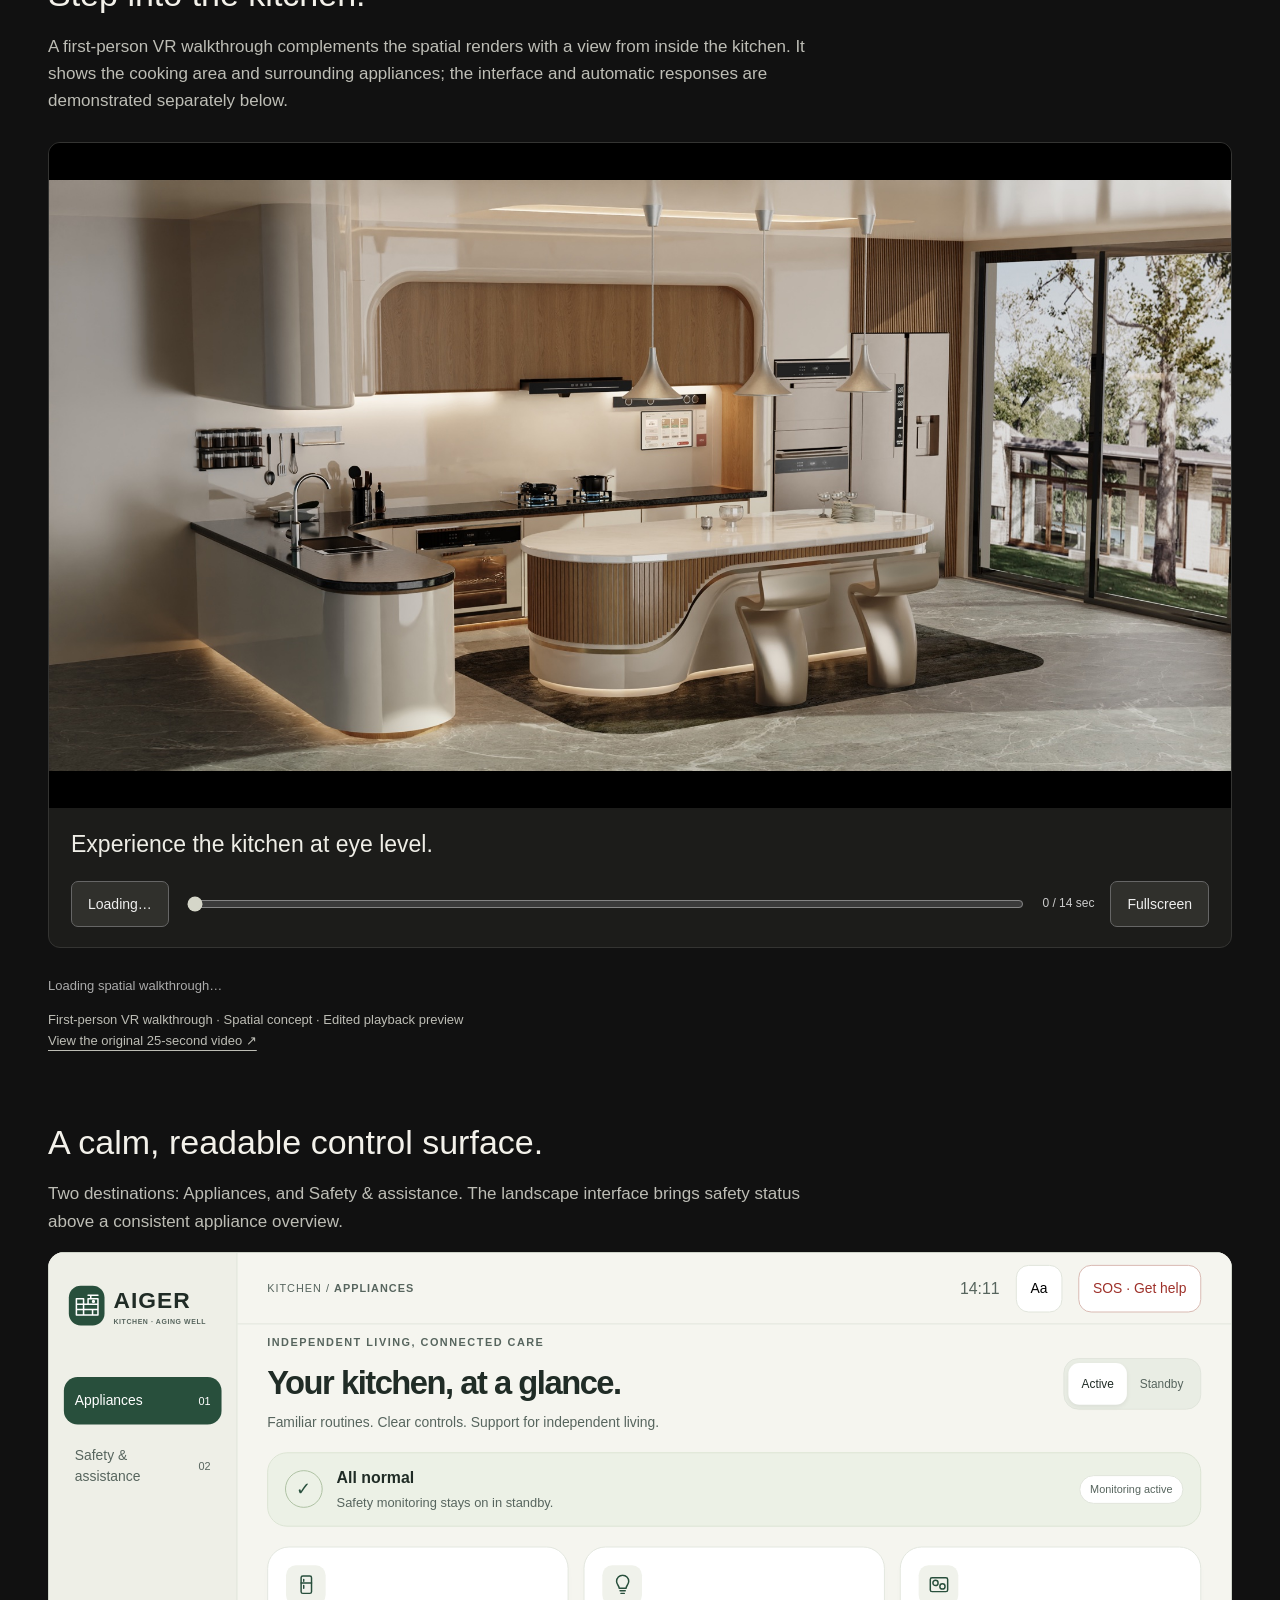
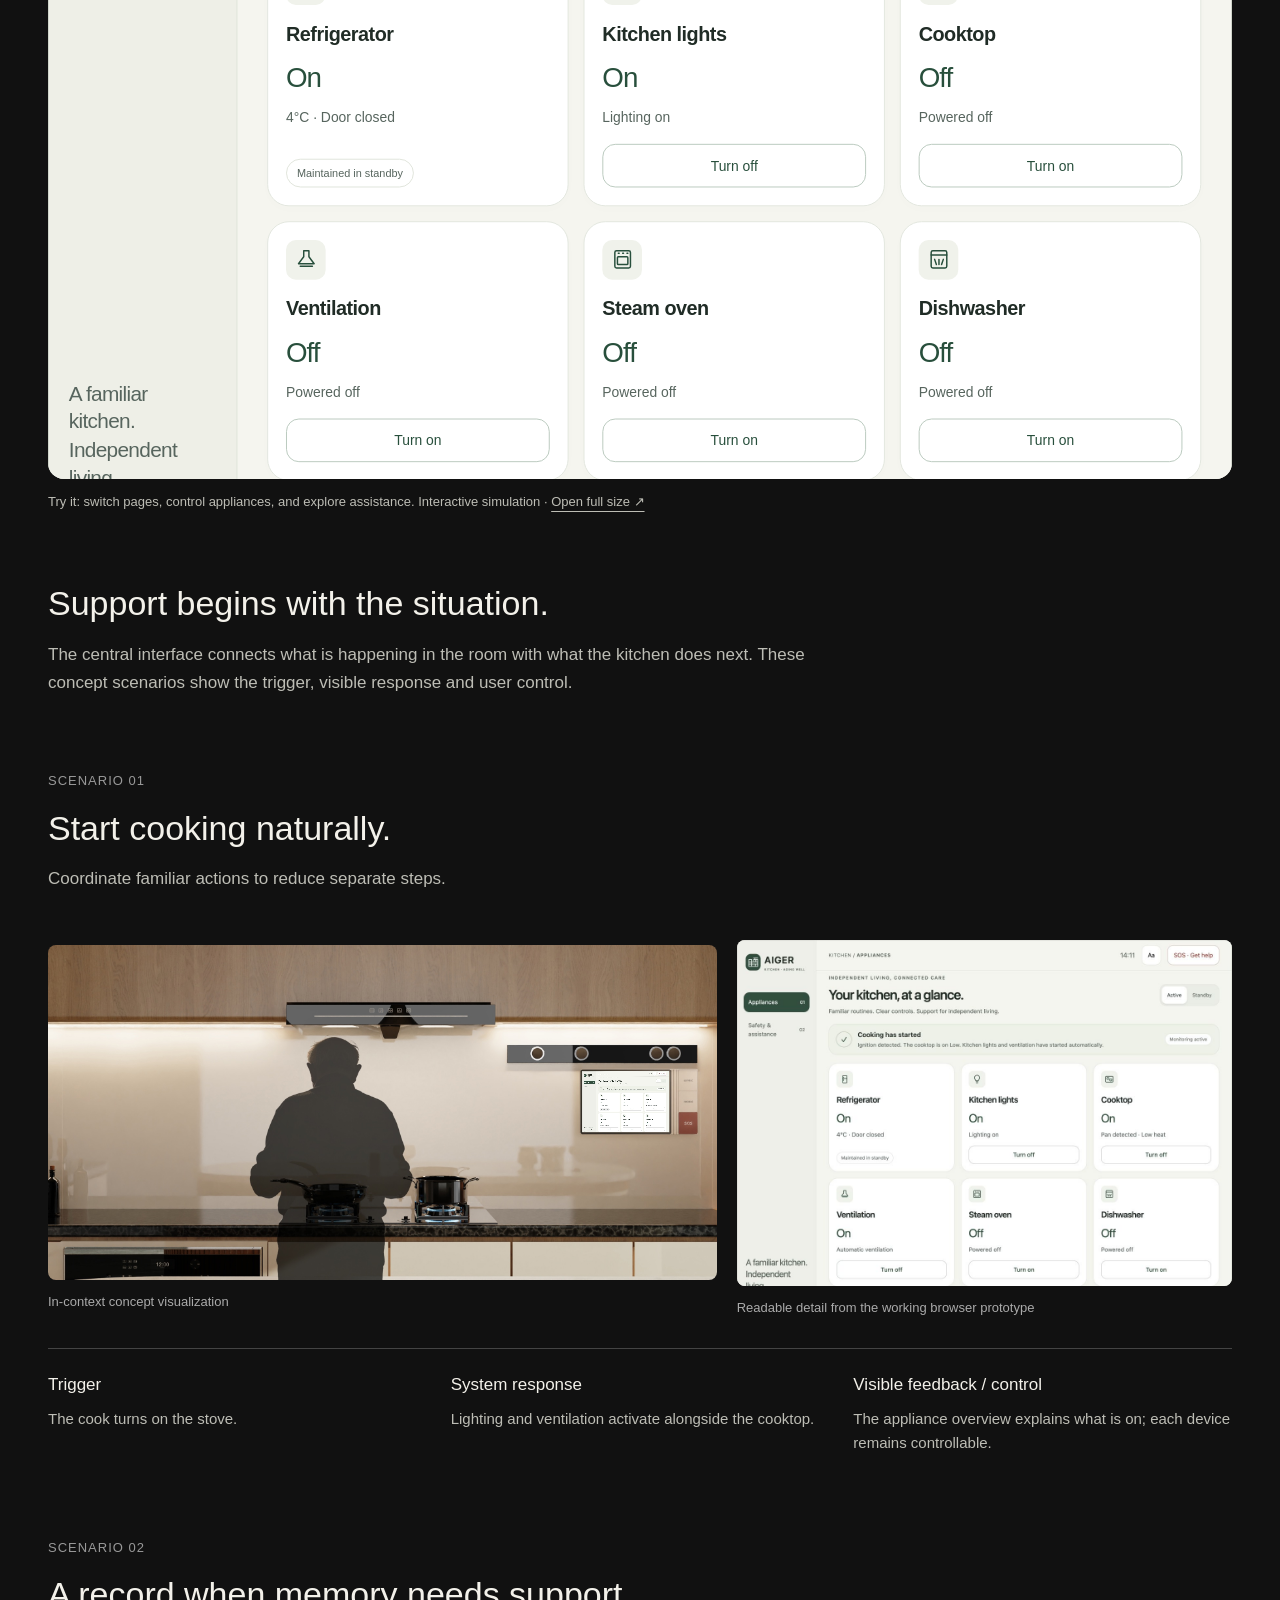
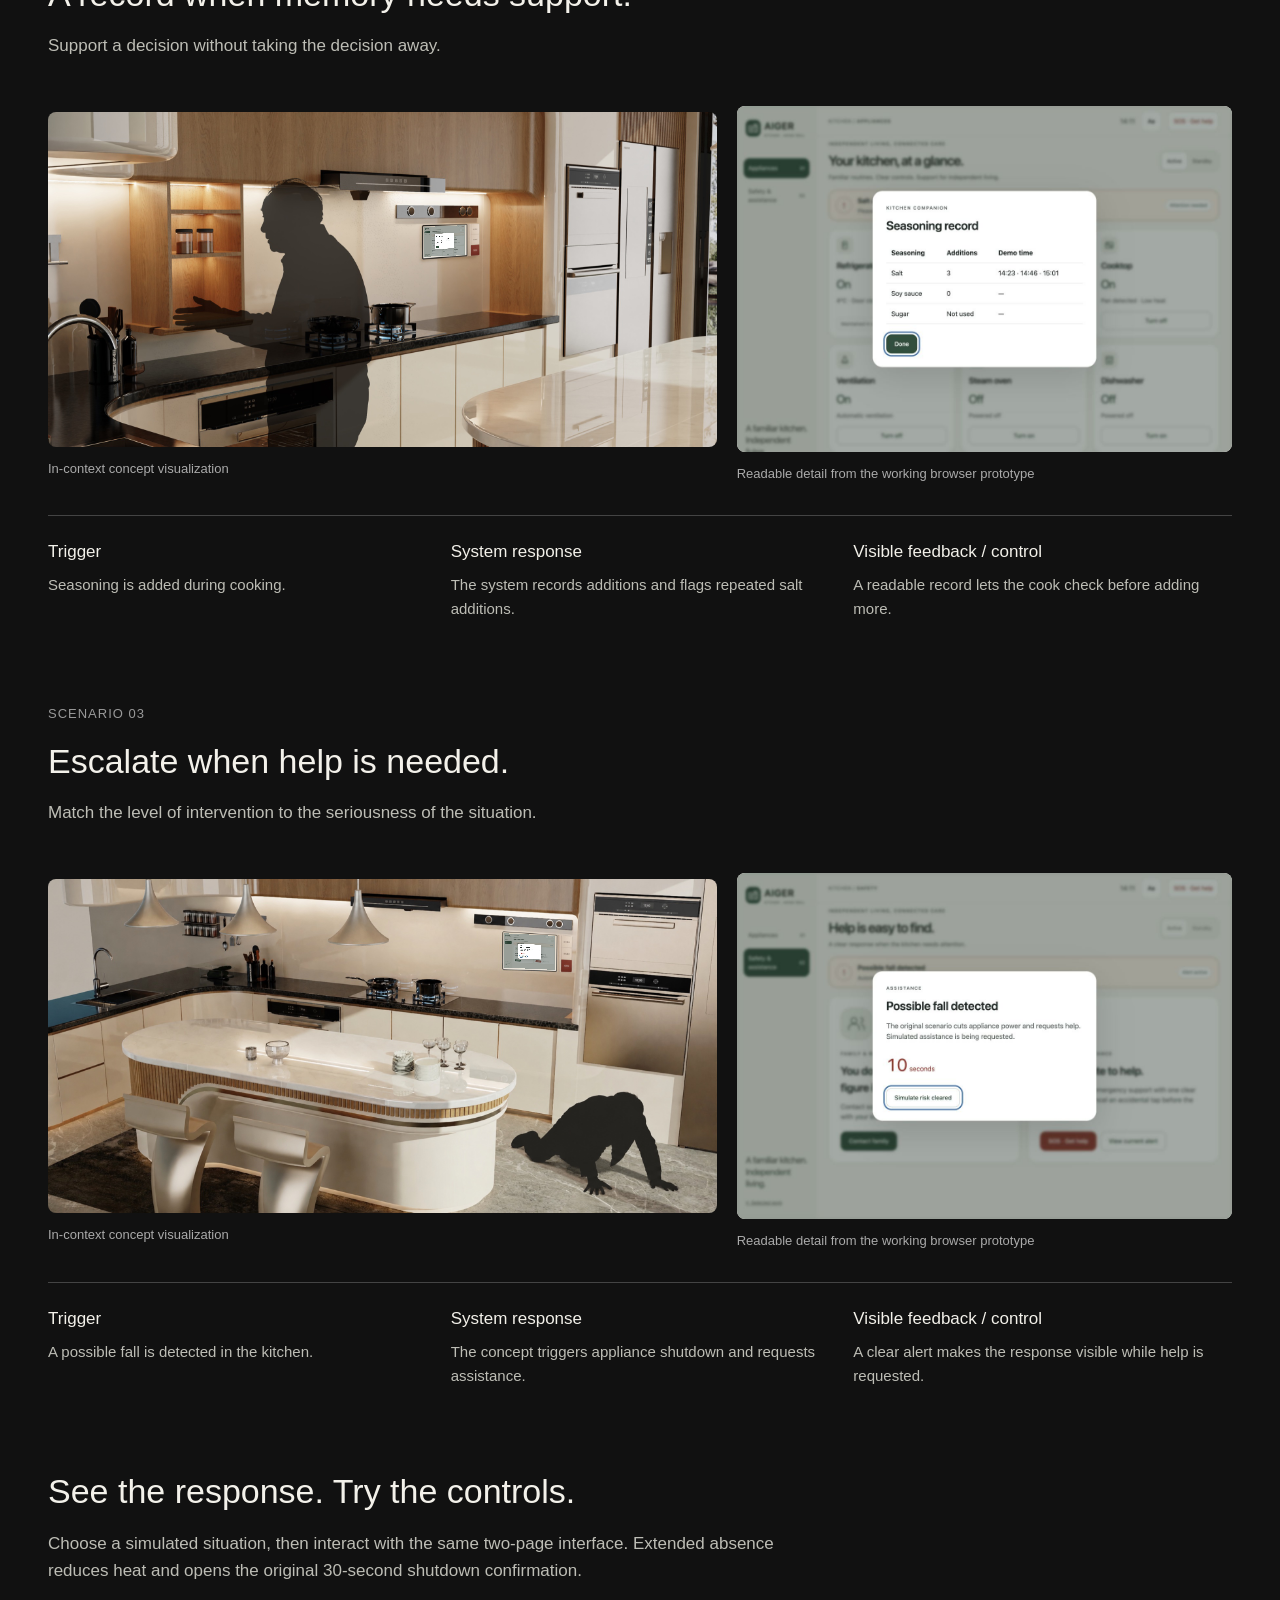
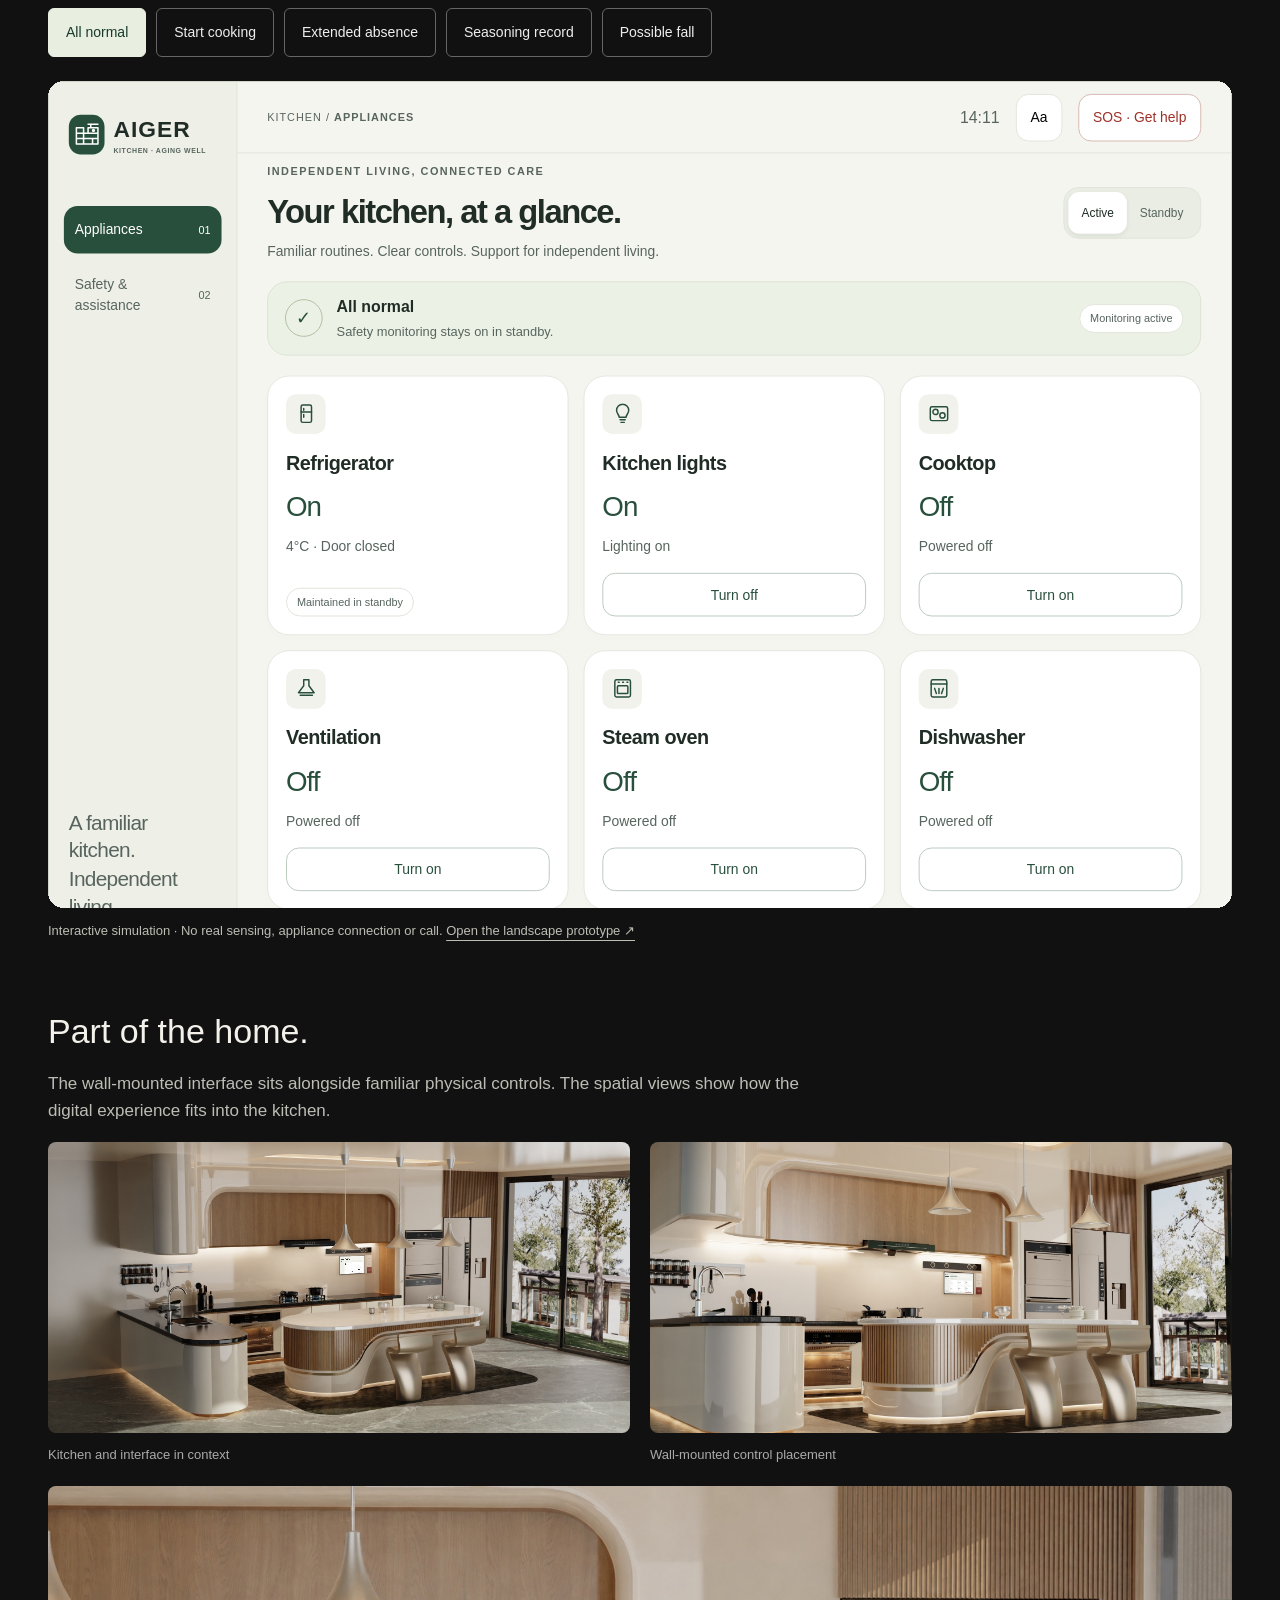
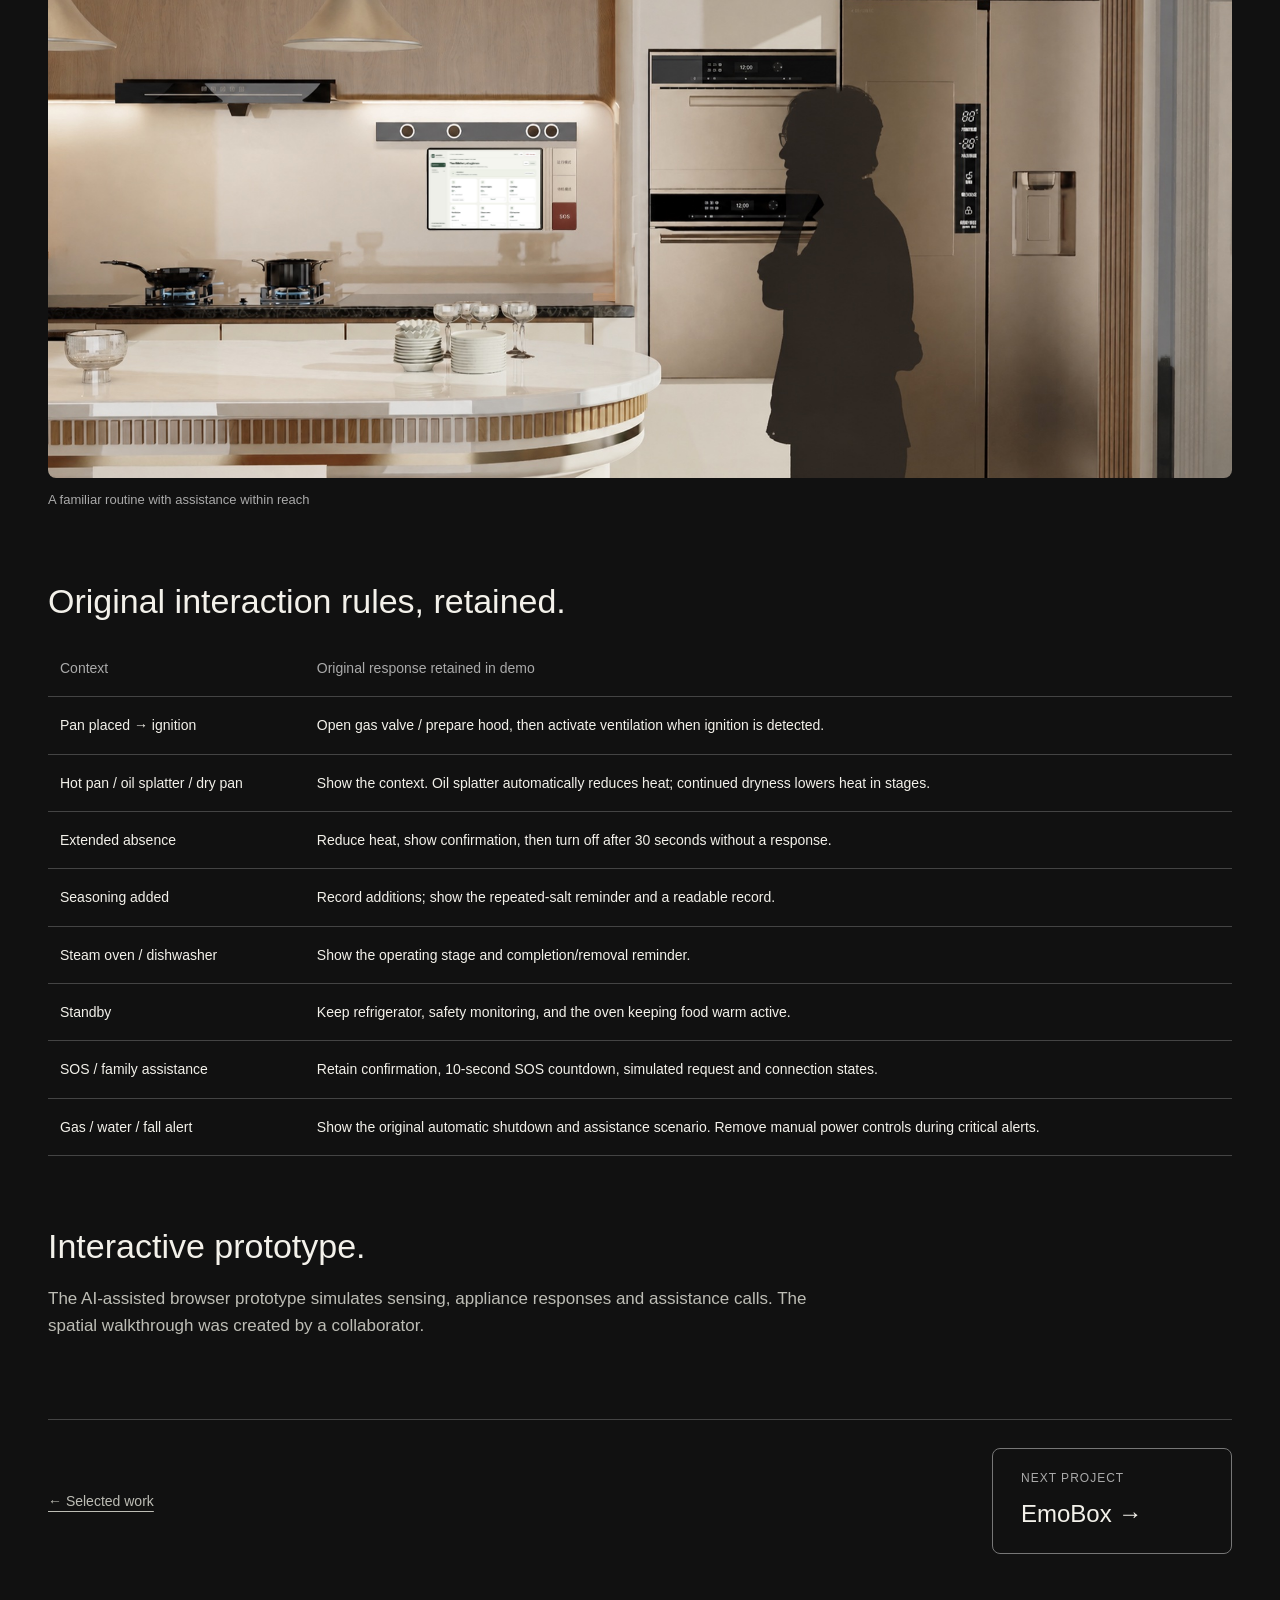
==== commit cd3e88b2: "Show Atlas video only and add sequential case navigation" ====
--- a/aiger-notes.html
+++ b/aiger-notes.html
@@ -1 +1 @@
-<!doctype html><html lang="en"><head><meta charset="utf-8"><meta name="viewport" content="width=device-width,initial-scale=1"><title>AIGER Kitchen — Xinru Lu</title><style>*{box-sizing:border-box}html{scroll-behavior:smooth}body{margin:0;background:#111;color:#f3f1ea;font:17px/1.6 -apple-system,BlinkMacSystemFont,"Segoe UI",sans-serif}main{max-width:1240px;margin:auto;padding:40px 28px 100px}a{color:inherit;text-underline-offset:5px}h1{font-size:clamp(42px,6vw,76px);line-height:1.06;letter-spacing:-2.5px;font-weight:500;margin:40px 0 22px}h2{font-size:34px;line-height:1.2;font-weight:500;margin:70px 0 18px}h3{font-weight:500;font-size:23px;line-height:1.3}p{color:#bdbdb5;max-width:760px}.label{font-size:12px;letter-spacing:2px;margin-top:50px}.facts{display:grid;grid-template-columns:repeat(3,1fr);border-top:1px solid #444;border-bottom:1px solid #444;padding:24px 0;gap:25px;margin:35px 0}.facts b{display:block;font-size:14px}.facts span{color:#bbb;font-size:14px}.cta{display:inline-block;border:1px solid #777;padding:12px 22px;border-radius:6px;text-decoration:none;margin:10px 10px 22px 0}figure{margin:30px 0}img{display:block;width:100%;height:auto;border-radius:8px}figcaption{font-size:13px;color:#aaa;margin-top:12px}.scene-pair{display:grid;grid-template-columns:1.35fr 1fr;gap:20px;align-items:center}.scene-pair img{aspect-ratio:2;object-fit:contain}.scene-pair .ui img{aspect-ratio:1194/834;background:#eeefe8}.steps{display:grid;grid-template-columns:repeat(3,1fr);gap:24px;border-top:1px solid #444;padding-top:22px}.steps b{display:block;font-weight:500}.steps p{font-size:15px;margin:8px 0}.scene{margin:75px 0}.scene h2{margin-top:16px;margin-bottom:14px}.number{color:#999;font-size:13px;letter-spacing:1px}.gallery{display:grid;grid-template-columns:1fr 1fr;gap:20px}.gallery figure:last-child{grid-column:1/-1}.gallery figure{margin:0}.scene-controls{display:flex;gap:10px;flex-wrap:wrap;margin:24px 0}.scene-controls button{font:inherit;font-size:14px;padding:12px 17px;border:1px solid #666;border-radius:6px;background:transparent;color:#eee;cursor:pointer}.scene-controls button[aria-pressed=true]{background:#e8eee0;color:#173a2b;border-color:#e8eee0}.prototype-shell{width:100%;overflow:auto;background:#eeefe8;border-radius:16px}iframe{display:block;width:1194px;height:834px;border:0;transform-origin:top left}.prototype-note{font-size:13px}table{border-collapse:collapse;width:100%;font-size:14px}th,td{text-align:left;vertical-align:top;padding:17px 12px;border-bottom:1px solid #444}th{color:#aaa;font-weight:400}@media(max-width:700px){main{padding:24px 18px 70px}.facts,.scene-pair,.steps,.gallery{grid-template-columns:1fr}.gallery figure:last-child{grid-column:auto}h1{letter-spacing:-1.5px}h2{font-size:28px}.scene{margin:55px 0}table{font-size:12px}td,th{padding:12px 5px}}</style><link rel="stylesheet" href="aiger-scenes.css"><link rel="stylesheet" href="video-speed.css"><script src="video-speed.js" defer></script><link rel="stylesheet" href="case-decisions.css"></head><body><main><a href="index.html#one">← Selected work</a><p class="label">AIGER KITCHEN / 银龄智厨 / USER EXPERIENCE & PRODUCT DESIGN</p><h1>A kitchen that adapts.<br>Independence that stays.</h1><p>AIGER Kitchen is a connected-kitchen concept for independent aging. Familiar cooking actions trigger coordinated appliance responses; reminders and assistance become visible when the situation needs attention.</p><a class="cta" href="#scenarios">Explore the scenarios ↓</a><a class="cta" href="#prototype">Try the interface ↓</a><figure><div class="kitchen-scene" data-quad='[[1251, 445], [1347, 445], [1347, 512], [1251, 512]]'><img class="kitchen-render" src="assets/aiger-scenes/front.jpg" alt="AIGER kitchen concept with its wall-mounted control interface" loading="eager"><img class="screen-ui" src="assets/aiger-scenes/ui-normal.jpg" alt="" aria-hidden="true"></div><figcaption>Spatial concept render with the refined two-screen interface.</figcaption></figure><div class="facts"><div><b>My contribution</b><span>Questionnaires &amp; interviews · Simulated usability testing · Kitchen concept &amp; central-control UI · AI-assisted browser prototype</span></div><div><b>User research</b><span>22 questionnaire responses · 20 interviews<br>10 simulated usability participants</span></div><div><b>Current interface iteration</b><span>AI-assisted browser prototype, 2026<br>New UI not retested with the original participants</span></div></div><section class="decision-study" id="decisions"><p class="label">RESEARCH &amp; DESIGN</p><h2>Help with the routine.<br>Leave room for the cook.</h2><p>I interviewed middle-income adults aged 55–65 about their cooking routines and gathered 22 questionnaire responses. The questionnaire reached a broader age range: 19 respondents were 55–65, one was 71–75 and two were over 75. The project also included 20 interviews and simulated central-control usability sessions with 10 participants.</p><p>The questionnaire revealed a pattern of checking and remembering alongside cooking. This shifted the design emphasis toward visible appliance states and assistance that begins with familiar actions.</p><div class="survey-findings"><article><strong>18 / 22</strong><p>Worried about forgetting to turn off the stove or electrical appliances.</p><small>Question 11 · 81.82%</small></article><article><strong>13 / 22</strong><p>Remembered the extractor hood only after turning on the stove.</p><small>Question 6 · 59.09%</small></article><article><strong>11 / 22</strong><p>Returned after leaving the kitchen to check whether equipment was off.</p><small>Question 6 · 50%</small></article></div><p class="decision-status">Questionnaire findings · 22 valid responses · Multiple selections allowed. These are self-reported behaviors and concerns, not measurements of prototype performance.</p><article class="decision-card"><h3>One action. A visible response.</h3><p>In Question 6, 13 of 22 respondents reported remembering the extractor hood only after switching on the stove. I used the familiar stove action as the starting point for coordinated ventilation and lighting, reducing the need to remember a separate step.</p><p>I brought the appliance states into one overview so that convenience would not come at the cost of visibility. Each device remains accessible from the same screen. The cooking scenario lets you inspect this response in the browser prototype.</p></article><article class="decision-card"><h3>A reminder is different from an emergency.</h3><p>Safety was prominent in the questionnaire: 18 of 22 respondents worried about forgetting to turn off the stove or appliances, and 11 reported returning to check equipment after leaving. This supported making appliance states easy to inspect. I also kept routine reminders distinct from urgent assistance.</p><p>The seasoning view makes previous additions readable, while the fall scenario presents a clear alert and assistance states. Two destinations—Appliances and Safety &amp; assistance—separate everyday control from situations that need attention.</p></article><article class="decision-card"><h3>A shorter path through the kitchen.</h3><p>In Question 10, 13 of 22 respondents described the sequence refrigerator → sink → worktop → stove → serving. I used this sequence to organize the continuous work area around food preparation and cooking, rather than treating appliances as isolated products.</p><p>The layout is a design response to reported routines; reduced walking distance and fatigue still need evaluation in the physical space.</p></article><a href="#prototype">Try the scenarios ↓</a><p class="decision-status">Next, I would test whether users can explain an automatic action, find a device control and distinguish a reminder from an emergency. The current interface has not been retested with the original participants.</p></section><section id="spatial-walkthrough"><h2>Step into the kitchen.</h2><p>A first-person VR walkthrough complements the spatial renders with a view from inside the kitchen. It shows the cooking area and surrounding appliances; the interface and automatic responses are demonstrated separately below.</p><div class="vr-preview"><video playsinline preload="metadata" poster="assets/aiger-scenes/angle.jpg" data-source="assets/aiger-scenes/kitchen-vr.mov" aria-label="First-person kitchen VR spatial walkthrough"></video><p class="vr-caption">Experience the kitchen at eye level.</p><div class="vr-toolbar"><button class="vr-play" type="button">Loading…</button><input type="range" min="0" max="14" step="0.1" value="0" aria-label="Walkthrough playback position"><span class="vr-time">0 / 14 sec</span><button class="vr-fullscreen" type="button" aria-label="View walkthrough fullscreen">Fullscreen</button></div></div><p class="vr-status" role="status">Loading spatial walkthrough…</p><p style="font-size:13px">First-person VR walkthrough · Spatial concept · Edited playback preview<br><a href="assets/aiger-scenes/kitchen-vr.mov">View the original 25-second video ↗</a></p></section><h2>A calm, readable control surface.</h2><p>Two destinations: Appliances, and Safety & assistance. The landscape interface brings safety status above a consistent appliance overview.</p><div class="prototype-shell" id="hands-on-ui"><iframe title="Try the AIGER landscape iPad interface" src="aiger.html" loading="lazy"></iframe></div><p class="prototype-note">Try it: switch pages, control appliances, and explore assistance. Interactive simulation · <a href="aiger.html">Open full size ↗</a></p><h2 id="scenarios">Support begins with the situation.</h2><p>The central interface connects what is happening in the room with what the kitchen does next. These concept scenarios show the trigger, visible response and user control.</p><section class="scene"><p class="number">SCENARIO 01</p><h2>Start cooking naturally.</h2><p>Coordinate familiar actions to reduce separate steps.</p><div class="scene-pair"><figure><div class="kitchen-scene" data-quad='[[1636, 387], [1900, 386], [1900, 572], [1636, 572]]'><img class="kitchen-render" src="assets/aiger-scenes/cooking.jpg" alt="Kitchen scene: Start cooking naturally." loading="lazy"><img class="screen-ui" src="assets/aiger-scenes/ui-cooking.jpg" alt="" aria-hidden="true"></div><figcaption>In-context concept visualization</figcaption></figure><figure class="ui"><img loading="lazy" src="assets/aiger-scenes/ui-cooking.jpg" alt="Actual browser interface for this scenario"><figcaption>Readable detail from the working browser prototype</figcaption></figure></div><div class="steps"><div><b>Trigger</b><p>The cook turns on the stove.</p></div><div><b>System response</b><p>Lighting and ventilation activate alongside the cooktop.</p></div><div><b>Visible feedback / control</b><p>The appliance overview explains what is on; each device remains controllable.</p></div></div></section><section class="scene"><p class="number">SCENARIO 02</p><h2>A record when memory needs support.</h2><p>Support a decision without taking the decision away.</p><div class="scene-pair"><figure><div class="kitchen-scene" data-quad='[[1151, 352], [1278, 346], [1278, 438], [1151, 443]]'><img class="kitchen-render" src="assets/aiger-scenes/seasoning.jpg" alt="Kitchen scene: A record when memory needs support." loading="lazy"><img class="screen-ui" src="assets/aiger-scenes/ui-seasoning.jpg" alt="" aria-hidden="true"></div><figcaption>In-context concept visualization</figcaption></figure><figure class="ui"><img loading="lazy" src="assets/aiger-scenes/ui-seasoning.jpg" alt="Actual browser interface for this scenario"><figcaption>Readable detail from the working browser prototype</figcaption></figure></div><div class="steps"><div><b>Trigger</b><p>Seasoning is added during cooking.</p></div><div><b>System response</b><p>The system records additions and flags repeated salt additions.</p></div><div><b>Visible feedback / control</b><p>A readable record lets the cook check before adding more.</p></div></div></section><section class="scene"><p class="number">SCENARIO 03</p><h2>Escalate when help is needed.</h2><p>Match the level of intervention to the seriousness of the situation.</p><div class="scene-pair"><figure><div class="kitchen-scene" data-quad='[[1396, 166], [1553, 174], [1553, 278], [1396, 271]]'><img class="kitchen-render" src="assets/aiger-scenes/fall.jpg" alt="Kitchen scene: Escalate when help is needed." loading="lazy"><img class="screen-ui" src="assets/aiger-scenes/ui-fall.jpg" alt="" aria-hidden="true"></div><figcaption>In-context concept visualization</figcaption></figure><figure class="ui"><img loading="lazy" src="assets/aiger-scenes/ui-fall.jpg" alt="Actual browser interface for this scenario"><figcaption>Readable detail from the working browser prototype</figcaption></figure></div><div class="steps"><div><b>Trigger</b><p>A possible fall is detected in the kitchen.</p></div><div><b>System response</b><p>The concept triggers appliance shutdown and requests assistance.</p></div><div><b>Visible feedback / control</b><p>A clear alert makes the response visible while help is requested.</p></div></div></section><h2 id="prototype">See the response. Try the controls.</h2><p>Choose a simulated situation, then interact with the same two-page interface. Extended absence reduces heat and opens the original 30-second shutdown confirmation.</p><div class="scene-controls" role="group" aria-label="Portfolio simulation scenarios"><button data-scene="normal" aria-pressed="true">All normal</button><button data-scene="cooking" aria-pressed="false">Start cooking</button><button data-scene="away" aria-pressed="false">Extended absence</button><button data-scene="seasoning" aria-pressed="false">Seasoning record</button><button data-scene="fall" aria-pressed="false">Possible fall</button></div><div class="prototype-shell"><iframe id="prototype-frame" title="AIGER landscape iPad interactive prototype" src="aiger.html"></iframe></div><p class="prototype-note">Interactive simulation · No real sensing, appliance connection or call. <a href="aiger.html">Open the landscape prototype ↗</a></p><h2>Part of the home.</h2><p>The wall-mounted interface sits alongside familiar physical controls. The spatial views show how the digital experience fits into the kitchen.</p><div class="gallery"><figure><div class="kitchen-scene" data-quad='[[1028, 405], [1112, 401], [1112, 460], [1028, 465]]'><img class="kitchen-render" src="assets/aiger-scenes/angle.jpg" alt="Angled kitchen concept view" loading="lazy"><img class="screen-ui" src="assets/aiger-scenes/ui-normal.jpg" alt="" aria-hidden="true"></div><figcaption>Kitchen and interface in context</figcaption></figure><figure><div class="kitchen-scene" data-quad='[[1037, 462], [1136, 465], [1136, 530], [1037, 527]]'><img class="kitchen-render" src="assets/aiger-scenes/low.jpg" alt="Lower kitchen concept view" loading="lazy"><img class="screen-ui" src="assets/aiger-scenes/ui-normal.jpg" alt="" aria-hidden="true"></div><figcaption>Wall-mounted control placement</figcaption></figure><figure><div class="kitchen-scene" data-quad='[[660, 458], [849, 458], [849, 592], [660, 592]]'><img class="kitchen-render" src="assets/aiger-scenes/standing.jpg" alt="Elder standing near the AIGER kitchen interface" loading="lazy"><img class="screen-ui" src="assets/aiger-scenes/ui-normal.jpg" alt="" aria-hidden="true"></div><figcaption>A familiar routine with assistance within reach</figcaption></figure></div><h2 id="logic">Original interaction rules, retained.</h2><table><thead><tr><th>Context</th><th>Original response retained in demo</th></tr></thead><tbody><tr><td>Pan placed → ignition</td><td>Open gas valve / prepare hood, then activate ventilation when ignition is detected.</td></tr><tr><td>Hot pan / oil splatter / dry pan</td><td>Show the context. Oil splatter automatically reduces heat; continued dryness lowers heat in stages.</td></tr><tr><td>Extended absence</td><td>Reduce heat, show confirmation, then turn off after 30 seconds without a response.</td></tr><tr><td>Seasoning added</td><td>Record additions; show the repeated-salt reminder and a readable record.</td></tr><tr><td>Steam oven / dishwasher</td><td>Show the operating stage and completion/removal reminder.</td></tr><tr><td>Standby</td><td>Keep refrigerator, safety monitoring, and the oven keeping food warm active.</td></tr><tr><td>SOS / family assistance</td><td>Retain confirmation, 10-second SOS countdown, simulated request and connection states.</td></tr><tr><td>Gas / water / fall alert</td><td>Show the original automatic shutdown and assistance scenario. Remove manual power controls during critical alerts.</td></tr></tbody></table><h2>Interactive prototype.</h2><p>The AI-assisted browser prototype simulates sensing, appliance responses and assistance calls. The spatial walkthrough was created by a collaborator.</p></main><script>const frame=document.querySelector('#prototype-frame'),shell=frame.closest('.prototype-shell');function fit(){const scale=Math.min(1,shell.clientWidth/1194);frame.style.transform=`scale(${scale})`;shell.style.height=`${834*scale}px`;}new ResizeObserver(fit).observe(shell);fit();const handsOn=document.querySelector('#hands-on-ui'),handsOnFrame=handsOn.querySelector('iframe');function fitHandsOn(){const scale=Math.min(1,handsOn.clientWidth/1194);handsOnFrame.style.transform=`scale(${scale})`;handsOn.style.height=`${834*scale}px`;}new ResizeObserver(fitHandsOn).observe(handsOn);fitHandsOn();document.querySelectorAll('[data-scene]').forEach(button=>button.addEventListener('click',()=>{document.querySelectorAll('[data-scene]').forEach(b=>b.setAttribute('aria-pressed',b===button));frame.contentWindow.postMessage({type:'aiger-scene',scene:button.dataset.scene},location.origin);}));</script><script src="aiger-scenes.js"></script><script src="aiger-vr.js"></script></body></html>+<!doctype html><html lang="en"><head><meta charset="utf-8"><meta name="viewport" content="width=device-width,initial-scale=1"><title>AIGER Kitchen — Xinru Lu</title><style>*{box-sizing:border-box}html{scroll-behavior:smooth}body{margin:0;background:#111;color:#f3f1ea;font:17px/1.6 -apple-system,BlinkMacSystemFont,"Segoe UI",sans-serif}main{max-width:1240px;margin:auto;padding:40px 28px 100px}a{color:inherit;text-underline-offset:5px}h1{font-size:clamp(42px,6vw,76px);line-height:1.06;letter-spacing:-2.5px;font-weight:500;margin:40px 0 22px}h2{font-size:34px;line-height:1.2;font-weight:500;margin:70px 0 18px}h3{font-weight:500;font-size:23px;line-height:1.3}p{color:#bdbdb5;max-width:760px}.label{font-size:12px;letter-spacing:2px;margin-top:50px}.facts{display:grid;grid-template-columns:repeat(3,1fr);border-top:1px solid #444;border-bottom:1px solid #444;padding:24px 0;gap:25px;margin:35px 0}.facts b{display:block;font-size:14px}.facts span{color:#bbb;font-size:14px}.cta{display:inline-block;border:1px solid #777;padding:12px 22px;border-radius:6px;text-decoration:none;margin:10px 10px 22px 0}figure{margin:30px 0}img{display:block;width:100%;height:auto;border-radius:8px}figcaption{font-size:13px;color:#aaa;margin-top:12px}.scene-pair{display:grid;grid-template-columns:1.35fr 1fr;gap:20px;align-items:center}.scene-pair img{aspect-ratio:2;object-fit:contain}.scene-pair .ui img{aspect-ratio:1194/834;background:#eeefe8}.steps{display:grid;grid-template-columns:repeat(3,1fr);gap:24px;border-top:1px solid #444;padding-top:22px}.steps b{display:block;font-weight:500}.steps p{font-size:15px;margin:8px 0}.scene{margin:75px 0}.scene h2{margin-top:16px;margin-bottom:14px}.number{color:#999;font-size:13px;letter-spacing:1px}.gallery{display:grid;grid-template-columns:1fr 1fr;gap:20px}.gallery figure:last-child{grid-column:1/-1}.gallery figure{margin:0}.scene-controls{display:flex;gap:10px;flex-wrap:wrap;margin:24px 0}.scene-controls button{font:inherit;font-size:14px;padding:12px 17px;border:1px solid #666;border-radius:6px;background:transparent;color:#eee;cursor:pointer}.scene-controls button[aria-pressed=true]{background:#e8eee0;color:#173a2b;border-color:#e8eee0}.prototype-shell{width:100%;overflow:auto;background:#eeefe8;border-radius:16px}iframe{display:block;width:1194px;height:834px;border:0;transform-origin:top left}.prototype-note{font-size:13px}table{border-collapse:collapse;width:100%;font-size:14px}th,td{text-align:left;vertical-align:top;padding:17px 12px;border-bottom:1px solid #444}th{color:#aaa;font-weight:400}@media(max-width:700px){main{padding:24px 18px 70px}.facts,.scene-pair,.steps,.gallery{grid-template-columns:1fr}.gallery figure:last-child{grid-column:auto}h1{letter-spacing:-1.5px}h2{font-size:28px}.scene{margin:55px 0}table{font-size:12px}td,th{padding:12px 5px}}</style><link rel="stylesheet" href="aiger-scenes.css"><link rel="stylesheet" href="video-speed.css"><script src="video-speed.js" defer></script><link rel="stylesheet" href="case-decisions.css"><link rel="stylesheet" href="project-navigation.css"></head><body><main><a href="index.html#one">← Selected work</a><p class="label">AIGER KITCHEN / 银龄智厨 / USER EXPERIENCE & PRODUCT DESIGN</p><h1>A kitchen that adapts.<br>Independence that stays.</h1><p>AIGER Kitchen is a connected-kitchen concept for independent aging. Familiar cooking actions trigger coordinated appliance responses; reminders and assistance become visible when the situation needs attention.</p><a class="cta" href="#scenarios">Explore the scenarios ↓</a><a class="cta" href="#prototype">Try the interface ↓</a><figure><div class="kitchen-scene" data-quad='[[1251, 445], [1347, 445], [1347, 512], [1251, 512]]'><img class="kitchen-render" src="assets/aiger-scenes/front.jpg" alt="AIGER kitchen concept with its wall-mounted control interface" loading="eager"><img class="screen-ui" src="assets/aiger-scenes/ui-normal.jpg" alt="" aria-hidden="true"></div><figcaption>Spatial concept render with the refined two-screen interface.</figcaption></figure><div class="facts"><div><b>My contribution</b><span>Questionnaires &amp; interviews · Simulated usability testing · Kitchen concept &amp; central-control UI · AI-assisted browser prototype</span></div><div><b>User research</b><span>22 questionnaire responses · 20 interviews<br>10 simulated usability participants</span></div><div><b>Current interface iteration</b><span>AI-assisted browser prototype, 2026<br>New UI not retested with the original participants</span></div></div><section class="decision-study" id="decisions"><p class="label">RESEARCH &amp; DESIGN</p><h2>Help with the routine.<br>Leave room for the cook.</h2><p>I interviewed middle-income adults aged 55–65 about their cooking routines and gathered 22 questionnaire responses. The questionnaire reached a broader age range: 19 respondents were 55–65, one was 71–75 and two were over 75. The project also included 20 interviews and simulated central-control usability sessions with 10 participants.</p><p>The questionnaire revealed a pattern of checking and remembering alongside cooking. This shifted the design emphasis toward visible appliance states and assistance that begins with familiar actions.</p><div class="survey-findings"><article><strong>18 / 22</strong><p>Worried about forgetting to turn off the stove or electrical appliances.</p><small>Question 11 · 81.82%</small></article><article><strong>13 / 22</strong><p>Remembered the extractor hood only after turning on the stove.</p><small>Question 6 · 59.09%</small></article><article><strong>11 / 22</strong><p>Returned after leaving the kitchen to check whether equipment was off.</p><small>Question 6 · 50%</small></article></div><p class="decision-status">Questionnaire findings · 22 valid responses · Multiple selections allowed. These are self-reported behaviors and concerns, not measurements of prototype performance.</p><article class="decision-card"><h3>One action. A visible response.</h3><p>In Question 6, 13 of 22 respondents reported remembering the extractor hood only after switching on the stove. I used the familiar stove action as the starting point for coordinated ventilation and lighting, reducing the need to remember a separate step.</p><p>I brought the appliance states into one overview so that convenience would not come at the cost of visibility. Each device remains accessible from the same screen. The cooking scenario lets you inspect this response in the browser prototype.</p></article><article class="decision-card"><h3>A reminder is different from an emergency.</h3><p>Safety was prominent in the questionnaire: 18 of 22 respondents worried about forgetting to turn off the stove or appliances, and 11 reported returning to check equipment after leaving. This supported making appliance states easy to inspect. I also kept routine reminders distinct from urgent assistance.</p><p>The seasoning view makes previous additions readable, while the fall scenario presents a clear alert and assistance states. Two destinations—Appliances and Safety &amp; assistance—separate everyday control from situations that need attention.</p></article><article class="decision-card"><h3>A shorter path through the kitchen.</h3><p>In Question 10, 13 of 22 respondents described the sequence refrigerator → sink → worktop → stove → serving. I used this sequence to organize the continuous work area around food preparation and cooking, rather than treating appliances as isolated products.</p><p>The layout is a design response to reported routines; reduced walking distance and fatigue still need evaluation in the physical space.</p></article><a href="#prototype">Try the scenarios ↓</a><p class="decision-status">Next, I would test whether users can explain an automatic action, find a device control and distinguish a reminder from an emergency. The current interface has not been retested with the original participants.</p></section><section id="spatial-walkthrough"><h2>Step into the kitchen.</h2><p>A first-person VR walkthrough complements the spatial renders with a view from inside the kitchen. It shows the cooking area and surrounding appliances; the interface and automatic responses are demonstrated separately below.</p><div class="vr-preview"><video playsinline preload="metadata" poster="assets/aiger-scenes/angle.jpg" data-source="assets/aiger-scenes/kitchen-vr.mov" aria-label="First-person kitchen VR spatial walkthrough"></video><p class="vr-caption">Experience the kitchen at eye level.</p><div class="vr-toolbar"><button class="vr-play" type="button">Loading…</button><input type="range" min="0" max="14" step="0.1" value="0" aria-label="Walkthrough playback position"><span class="vr-time">0 / 14 sec</span><button class="vr-fullscreen" type="button" aria-label="View walkthrough fullscreen">Fullscreen</button></div></div><p class="vr-status" role="status">Loading spatial walkthrough…</p><p style="font-size:13px">First-person VR walkthrough · Spatial concept · Edited playback preview<br><a href="assets/aiger-scenes/kitchen-vr.mov">View the original 25-second video ↗</a></p></section><h2>A calm, readable control surface.</h2><p>Two destinations: Appliances, and Safety & assistance. The landscape interface brings safety status above a consistent appliance overview.</p><div class="prototype-shell" id="hands-on-ui"><iframe title="Try the AIGER landscape iPad interface" src="aiger.html" loading="lazy"></iframe></div><p class="prototype-note">Try it: switch pages, control appliances, and explore assistance. Interactive simulation · <a href="aiger.html">Open full size ↗</a></p><h2 id="scenarios">Support begins with the situation.</h2><p>The central interface connects what is happening in the room with what the kitchen does next. These concept scenarios show the trigger, visible response and user control.</p><section class="scene"><p class="number">SCENARIO 01</p><h2>Start cooking naturally.</h2><p>Coordinate familiar actions to reduce separate steps.</p><div class="scene-pair"><figure><div class="kitchen-scene" data-quad='[[1636, 387], [1900, 386], [1900, 572], [1636, 572]]'><img class="kitchen-render" src="assets/aiger-scenes/cooking.jpg" alt="Kitchen scene: Start cooking naturally." loading="lazy"><img class="screen-ui" src="assets/aiger-scenes/ui-cooking.jpg" alt="" aria-hidden="true"></div><figcaption>In-context concept visualization</figcaption></figure><figure class="ui"><img loading="lazy" src="assets/aiger-scenes/ui-cooking.jpg" alt="Actual browser interface for this scenario"><figcaption>Readable detail from the working browser prototype</figcaption></figure></div><div class="steps"><div><b>Trigger</b><p>The cook turns on the stove.</p></div><div><b>System response</b><p>Lighting and ventilation activate alongside the cooktop.</p></div><div><b>Visible feedback / control</b><p>The appliance overview explains what is on; each device remains controllable.</p></div></div></section><section class="scene"><p class="number">SCENARIO 02</p><h2>A record when memory needs support.</h2><p>Support a decision without taking the decision away.</p><div class="scene-pair"><figure><div class="kitchen-scene" data-quad='[[1151, 352], [1278, 346], [1278, 438], [1151, 443]]'><img class="kitchen-render" src="assets/aiger-scenes/seasoning.jpg" alt="Kitchen scene: A record when memory needs support." loading="lazy"><img class="screen-ui" src="assets/aiger-scenes/ui-seasoning.jpg" alt="" aria-hidden="true"></div><figcaption>In-context concept visualization</figcaption></figure><figure class="ui"><img loading="lazy" src="assets/aiger-scenes/ui-seasoning.jpg" alt="Actual browser interface for this scenario"><figcaption>Readable detail from the working browser prototype</figcaption></figure></div><div class="steps"><div><b>Trigger</b><p>Seasoning is added during cooking.</p></div><div><b>System response</b><p>The system records additions and flags repeated salt additions.</p></div><div><b>Visible feedback / control</b><p>A readable record lets the cook check before adding more.</p></div></div></section><section class="scene"><p class="number">SCENARIO 03</p><h2>Escalate when help is needed.</h2><p>Match the level of intervention to the seriousness of the situation.</p><div class="scene-pair"><figure><div class="kitchen-scene" data-quad='[[1396, 166], [1553, 174], [1553, 278], [1396, 271]]'><img class="kitchen-render" src="assets/aiger-scenes/fall.jpg" alt="Kitchen scene: Escalate when help is needed." loading="lazy"><img class="screen-ui" src="assets/aiger-scenes/ui-fall.jpg" alt="" aria-hidden="true"></div><figcaption>In-context concept visualization</figcaption></figure><figure class="ui"><img loading="lazy" src="assets/aiger-scenes/ui-fall.jpg" alt="Actual browser interface for this scenario"><figcaption>Readable detail from the working browser prototype</figcaption></figure></div><div class="steps"><div><b>Trigger</b><p>A possible fall is detected in the kitchen.</p></div><div><b>System response</b><p>The concept triggers appliance shutdown and requests assistance.</p></div><div><b>Visible feedback / control</b><p>A clear alert makes the response visible while help is requested.</p></div></div></section><h2 id="prototype">See the response. Try the controls.</h2><p>Choose a simulated situation, then interact with the same two-page interface. Extended absence reduces heat and opens the original 30-second shutdown confirmation.</p><div class="scene-controls" role="group" aria-label="Portfolio simulation scenarios"><button data-scene="normal" aria-pressed="true">All normal</button><button data-scene="cooking" aria-pressed="false">Start cooking</button><button data-scene="away" aria-pressed="false">Extended absence</button><button data-scene="seasoning" aria-pressed="false">Seasoning record</button><button data-scene="fall" aria-pressed="false">Possible fall</button></div><div class="prototype-shell"><iframe id="prototype-frame" title="AIGER landscape iPad interactive prototype" src="aiger.html"></iframe></div><p class="prototype-note">Interactive simulation · No real sensing, appliance connection or call. <a href="aiger.html">Open the landscape prototype ↗</a></p><h2>Part of the home.</h2><p>The wall-mounted interface sits alongside familiar physical controls. The spatial views show how the digital experience fits into the kitchen.</p><div class="gallery"><figure><div class="kitchen-scene" data-quad='[[1028, 405], [1112, 401], [1112, 460], [1028, 465]]'><img class="kitchen-render" src="assets/aiger-scenes/angle.jpg" alt="Angled kitchen concept view" loading="lazy"><img class="screen-ui" src="assets/aiger-scenes/ui-normal.jpg" alt="" aria-hidden="true"></div><figcaption>Kitchen and interface in context</figcaption></figure><figure><div class="kitchen-scene" data-quad='[[1037, 462], [1136, 465], [1136, 530], [1037, 527]]'><img class="kitchen-render" src="assets/aiger-scenes/low.jpg" alt="Lower kitchen concept view" loading="lazy"><img class="screen-ui" src="assets/aiger-scenes/ui-normal.jpg" alt="" aria-hidden="true"></div><figcaption>Wall-mounted control placement</figcaption></figure><figure><div class="kitchen-scene" data-quad='[[660, 458], [849, 458], [849, 592], [660, 592]]'><img class="kitchen-render" src="assets/aiger-scenes/standing.jpg" alt="Elder standing near the AIGER kitchen interface" loading="lazy"><img class="screen-ui" src="assets/aiger-scenes/ui-normal.jpg" alt="" aria-hidden="true"></div><figcaption>A familiar routine with assistance within reach</figcaption></figure></div><h2 id="logic">Original interaction rules, retained.</h2><table><thead><tr><th>Context</th><th>Original response retained in demo</th></tr></thead><tbody><tr><td>Pan placed → ignition</td><td>Open gas valve / prepare hood, then activate ventilation when ignition is detected.</td></tr><tr><td>Hot pan / oil splatter / dry pan</td><td>Show the context. Oil splatter automatically reduces heat; continued dryness lowers heat in stages.</td></tr><tr><td>Extended absence</td><td>Reduce heat, show confirmation, then turn off after 30 seconds without a response.</td></tr><tr><td>Seasoning added</td><td>Record additions; show the repeated-salt reminder and a readable record.</td></tr><tr><td>Steam oven / dishwasher</td><td>Show the operating stage and completion/removal reminder.</td></tr><tr><td>Standby</td><td>Keep refrigerator, safety monitoring, and the oven keeping food warm active.</td></tr><tr><td>SOS / family assistance</td><td>Retain confirmation, 10-second SOS countdown, simulated request and connection states.</td></tr><tr><td>Gas / water / fall alert</td><td>Show the original automatic shutdown and assistance scenario. Remove manual power controls during critical alerts.</td></tr></tbody></table><h2>Interactive prototype.</h2><p>The AI-assisted browser prototype simulates sensing, appliance responses and assistance calls. The spatial walkthrough was created by a collaborator.</p><nav class="project-next" aria-label="Project navigation"><a class="project-next-home" href="index.html">← Selected work</a><a class="project-next-button" href="emobox.html"><span>Next project</span><strong>EmoBox →</strong></a></nav></main><script>const frame=document.querySelector('#prototype-frame'),shell=frame.closest('.prototype-shell');function fit(){const scale=Math.min(1,shell.clientWidth/1194);frame.style.transform=`scale(${scale})`;shell.style.height=`${834*scale}px`;}new ResizeObserver(fit).observe(shell);fit();const handsOn=document.querySelector('#hands-on-ui'),handsOnFrame=handsOn.querySelector('iframe');function fitHandsOn(){const scale=Math.min(1,handsOn.clientWidth/1194);handsOnFrame.style.transform=`scale(${scale})`;handsOn.style.height=`${834*scale}px`;}new ResizeObserver(fitHandsOn).observe(handsOn);fitHandsOn();document.querySelectorAll('[data-scene]').forEach(button=>button.addEventListener('click',()=>{document.querySelectorAll('[data-scene]').forEach(b=>b.setAttribute('aria-pressed',b===button));frame.contentWindow.postMessage({type:'aiger-scene',scene:button.dataset.scene},location.origin);}));</script><script src="aiger-scenes.js"></script><script src="aiger-vr.js"></script></body></html>
--- a/project-navigation.css
+++ b/project-navigation.css
@@ -0,0 +1 @@
+.project-next{display:flex;align-items:center;justify-content:space-between;gap:24px;border-top:1px solid #444;margin-top:80px;padding-top:28px}.project-next-home{font-size:14px;color:#bdbdb5}.project-next-button{display:flex;flex-direction:column;gap:6px;min-width:240px;padding:20px 28px;border:1px solid #777;border-radius:8px;text-decoration:none!important;color:#f3f1ea;transition:background .2s,color .2s}.project-next-button span{font-size:12px;letter-spacing:1px;text-transform:uppercase;color:#aaa}.project-next-button strong{font-size:24px;font-weight:500}.project-next-button:hover{background:#f3f1ea;color:#111}.project-next-button:hover span{color:#555}@media(max-width:600px){.project-next{flex-direction:column;align-items:stretch}.project-next-button{min-width:0}}
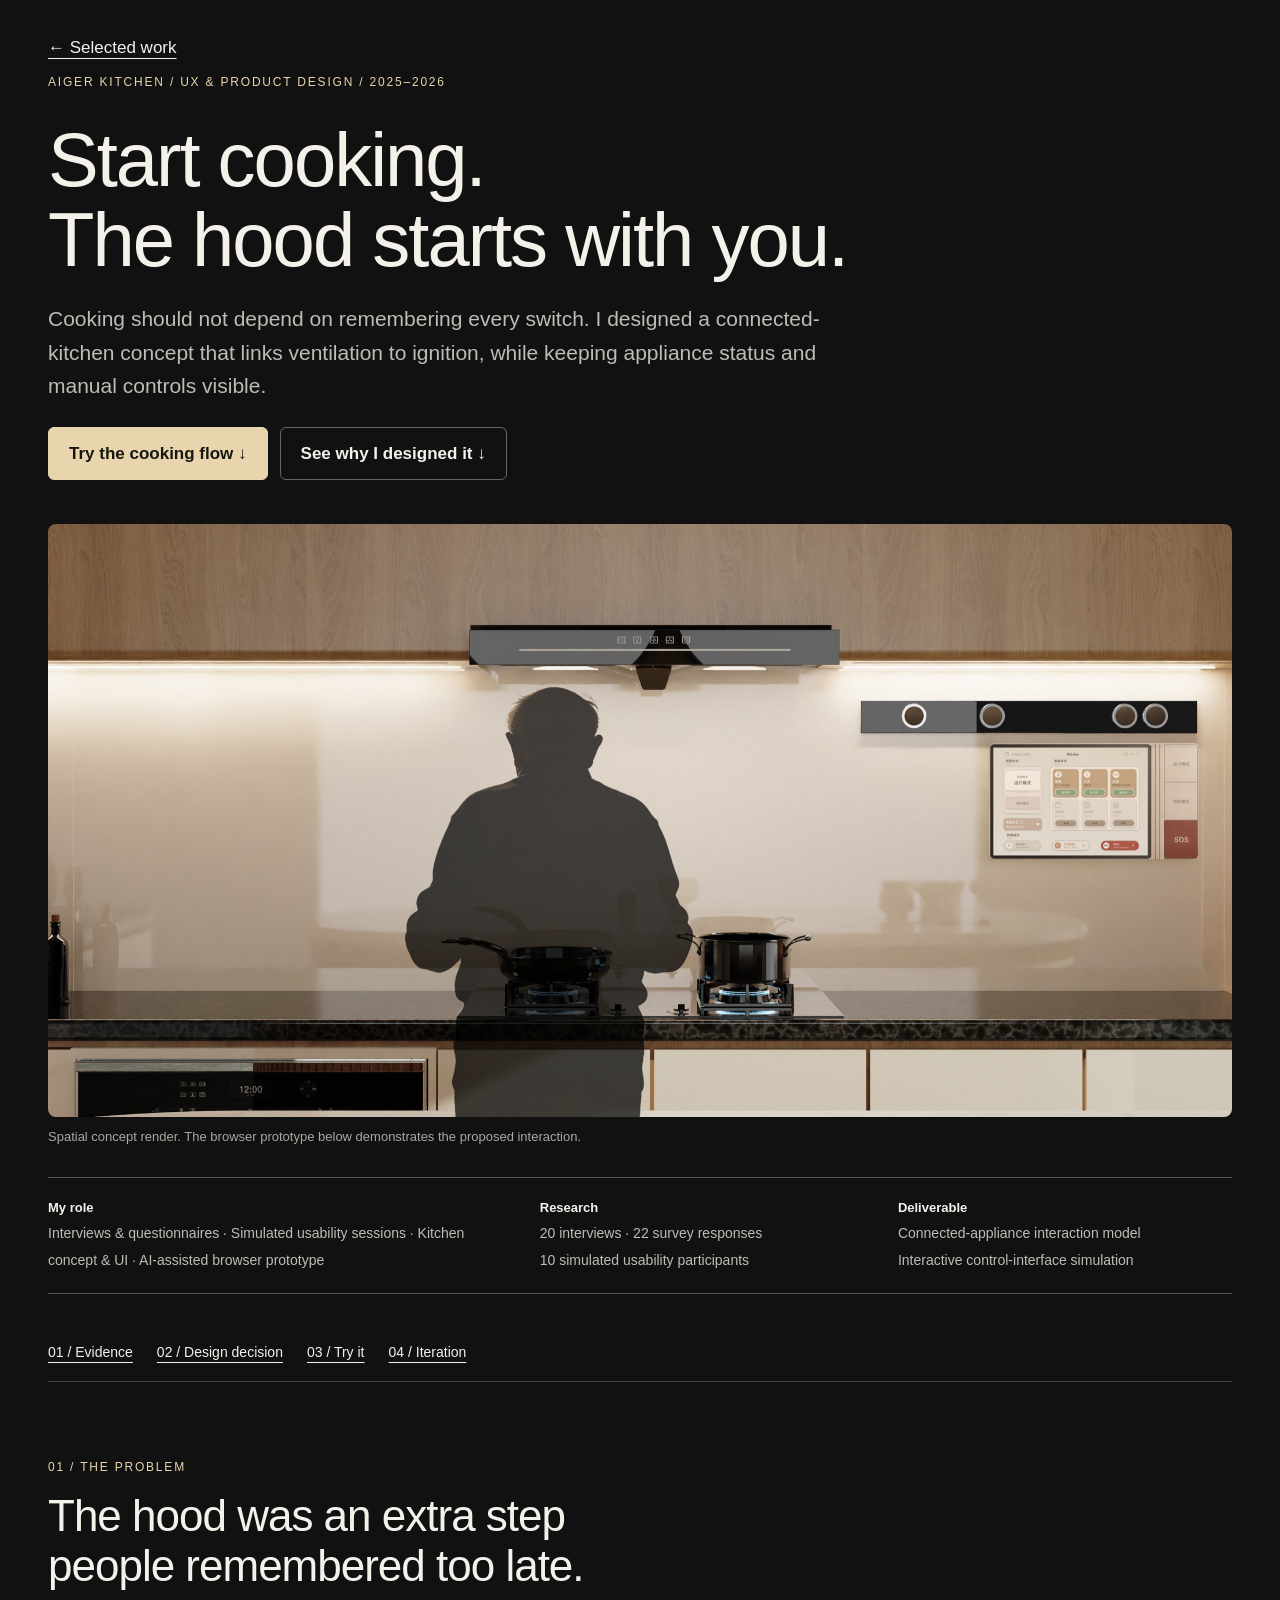
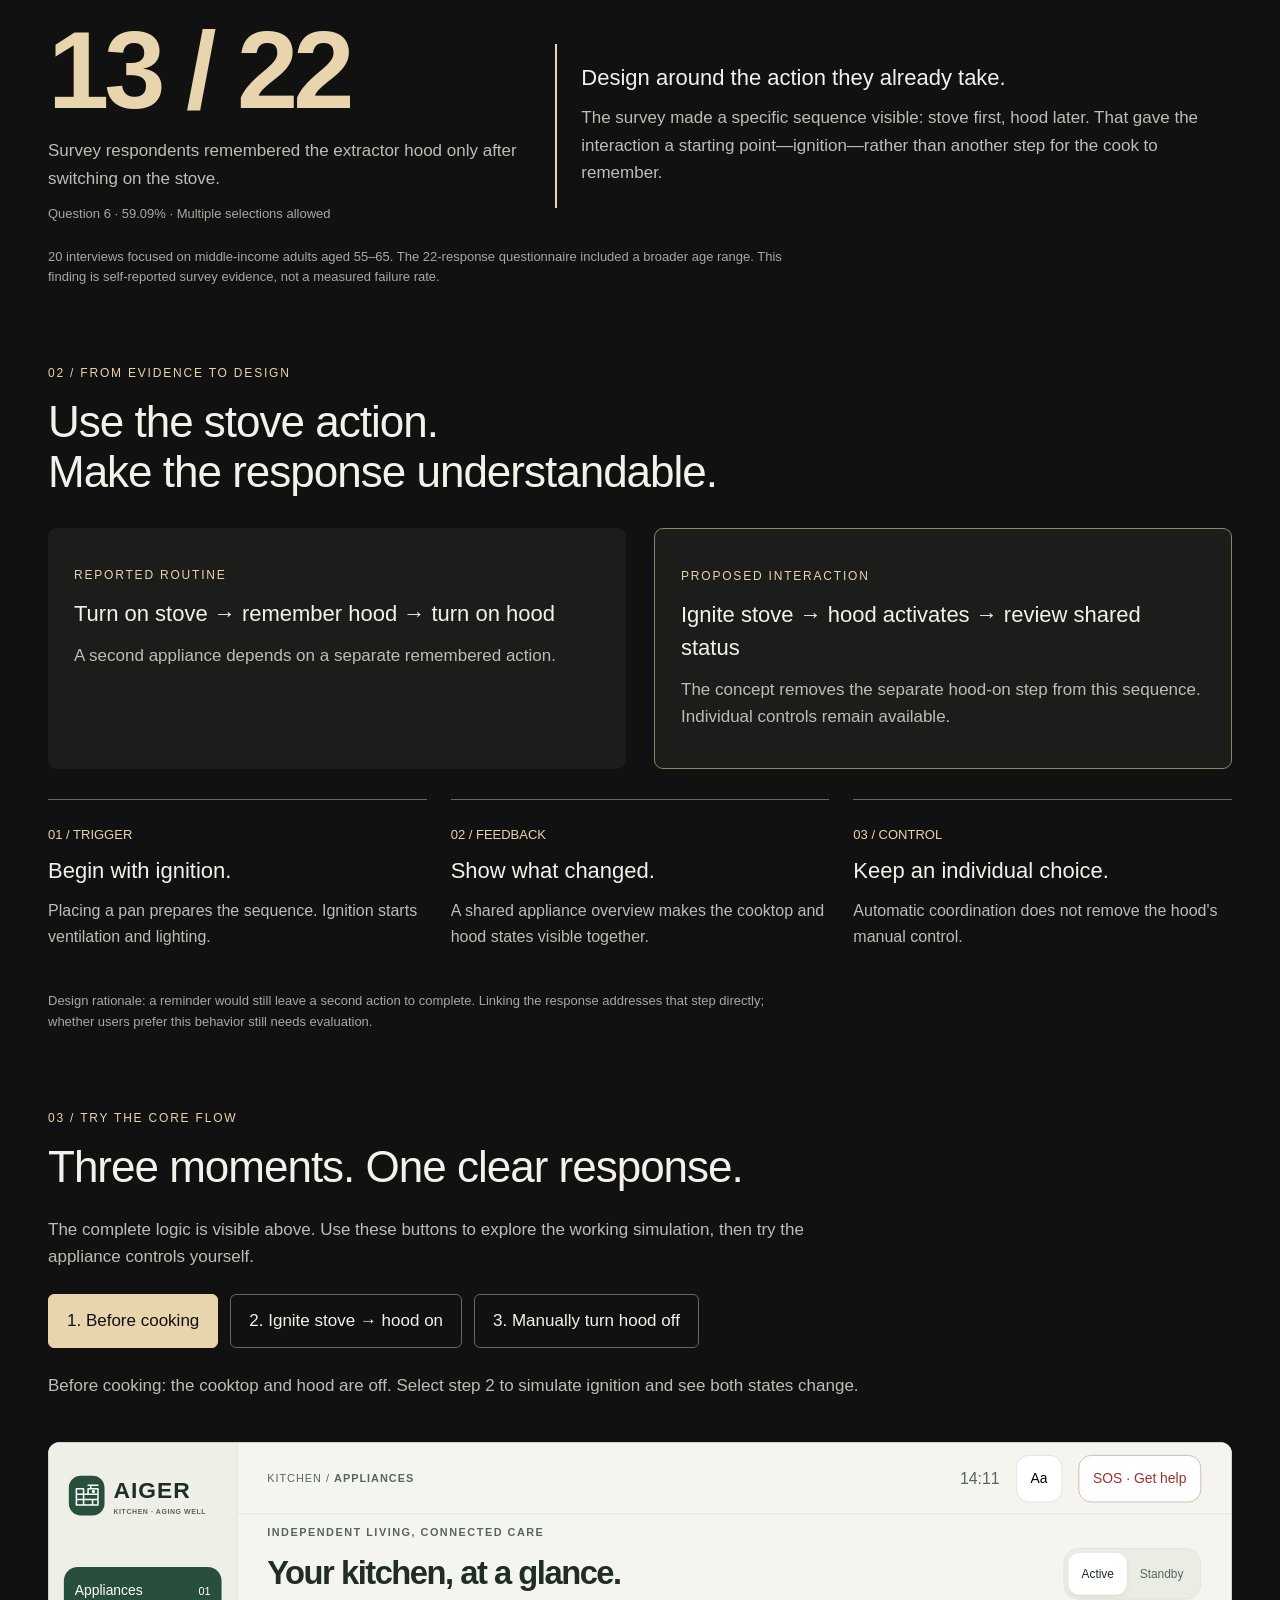
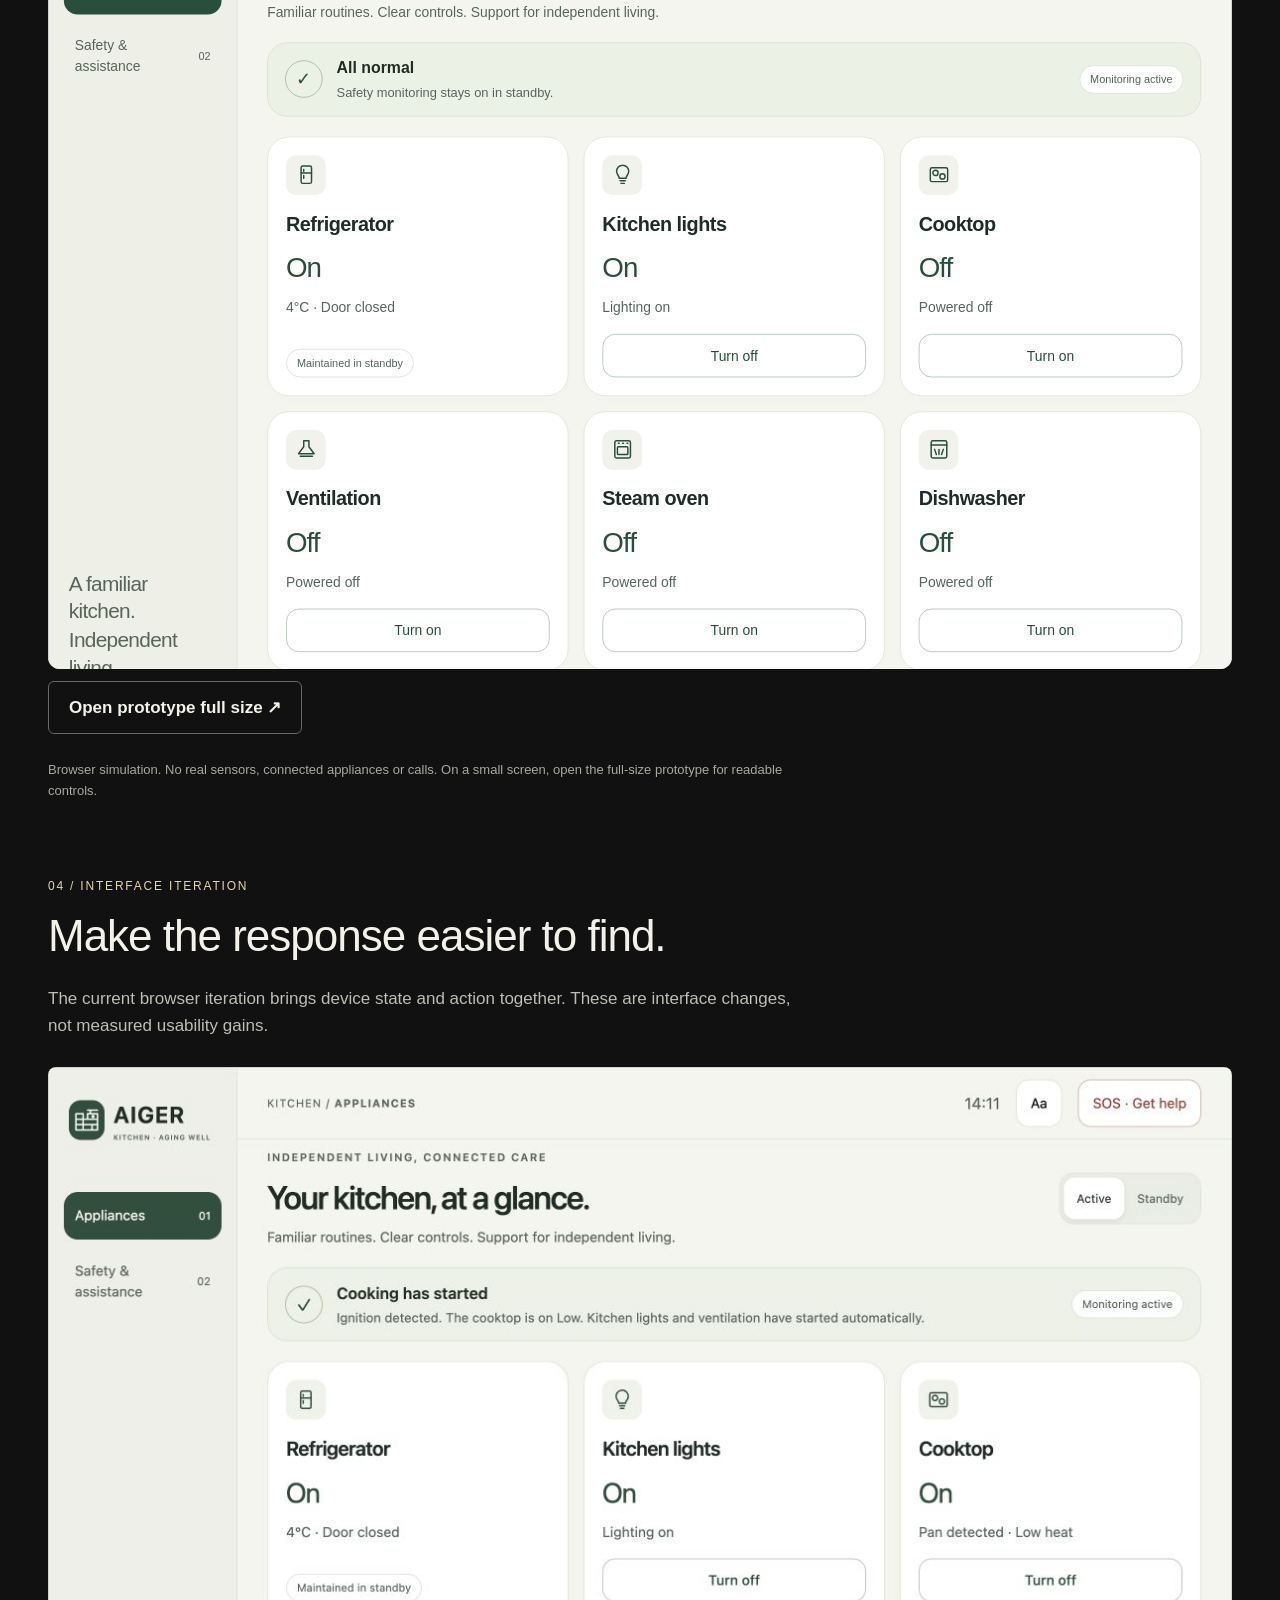
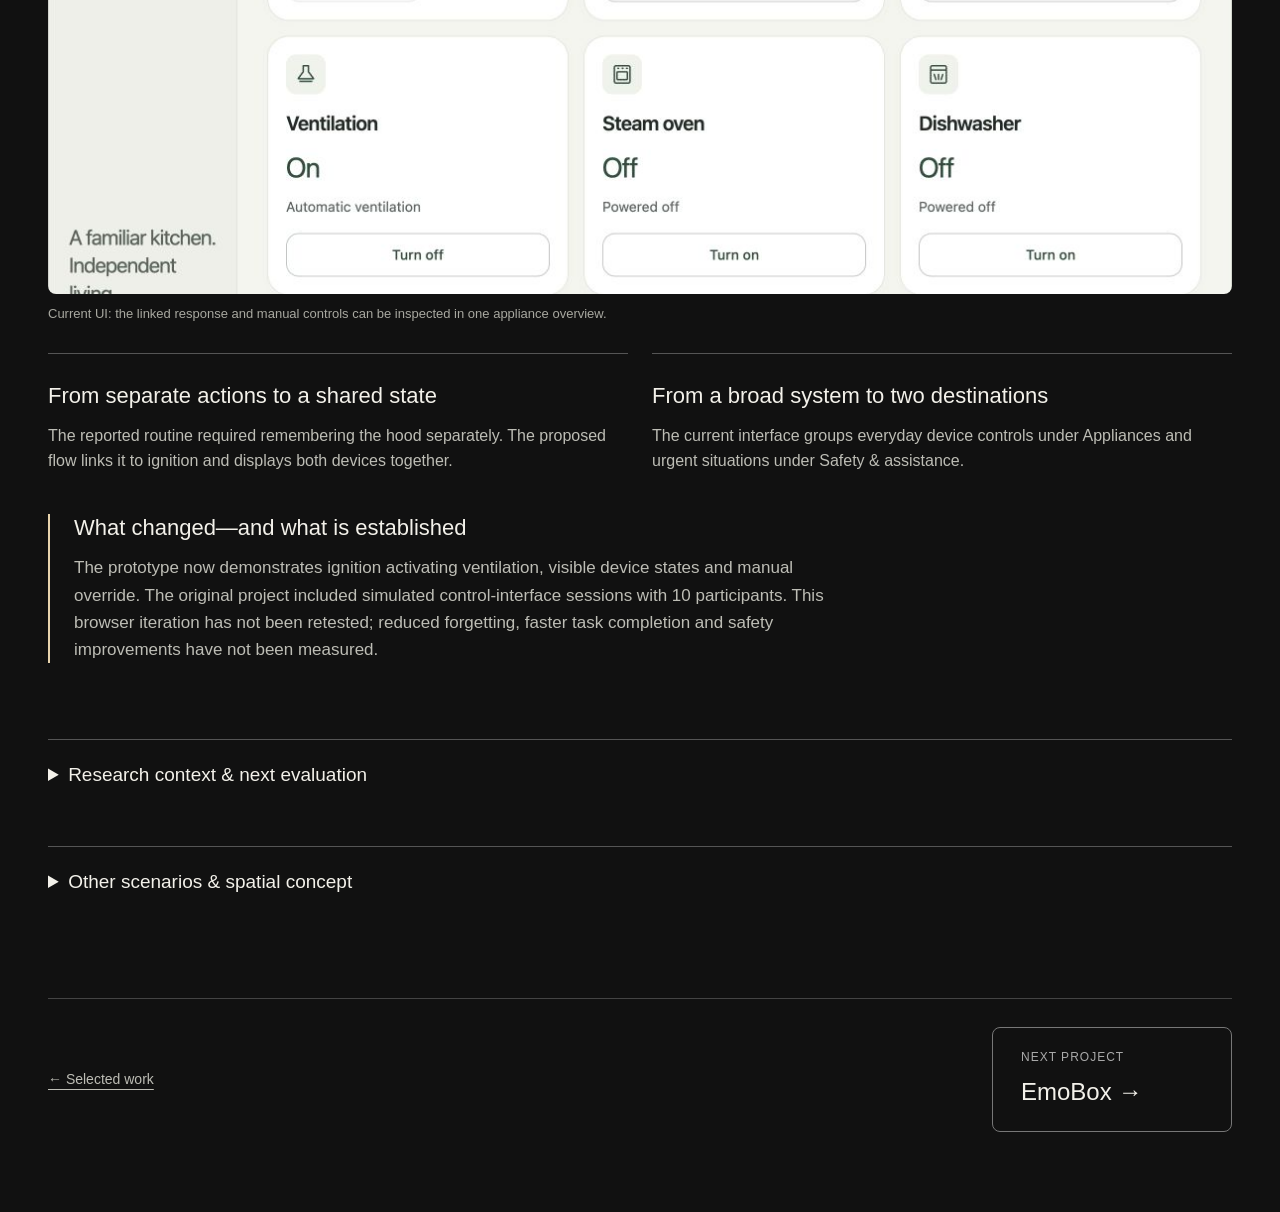
==== commit 77fcf154: "Focus AIGER case study on research-led ventilation flow" ====
--- a/aiger-notes.html
+++ b/aiger-notes.html
@@ -1 +1,7 @@
-<!doctype html><html lang="en"><head><meta charset="utf-8"><meta name="viewport" content="width=device-width,initial-scale=1"><title>AIGER Kitchen — Xinru Lu</title><style>*{box-sizing:border-box}html{scroll-behavior:smooth}body{margin:0;background:#111;color:#f3f1ea;font:17px/1.6 -apple-system,BlinkMacSystemFont,"Segoe UI",sans-serif}main{max-width:1240px;margin:auto;padding:40px 28px 100px}a{color:inherit;text-underline-offset:5px}h1{font-size:clamp(42px,6vw,76px);line-height:1.06;letter-spacing:-2.5px;font-weight:500;margin:40px 0 22px}h2{font-size:34px;line-height:1.2;font-weight:500;margin:70px 0 18px}h3{font-weight:500;font-size:23px;line-height:1.3}p{color:#bdbdb5;max-width:760px}.label{font-size:12px;letter-spacing:2px;margin-top:50px}.facts{display:grid;grid-template-columns:repeat(3,1fr);border-top:1px solid #444;border-bottom:1px solid #444;padding:24px 0;gap:25px;margin:35px 0}.facts b{display:block;font-size:14px}.facts span{color:#bbb;font-size:14px}.cta{display:inline-block;border:1px solid #777;padding:12px 22px;border-radius:6px;text-decoration:none;margin:10px 10px 22px 0}figure{margin:30px 0}img{display:block;width:100%;height:auto;border-radius:8px}figcaption{font-size:13px;color:#aaa;margin-top:12px}.scene-pair{display:grid;grid-template-columns:1.35fr 1fr;gap:20px;align-items:center}.scene-pair img{aspect-ratio:2;object-fit:contain}.scene-pair .ui img{aspect-ratio:1194/834;background:#eeefe8}.steps{display:grid;grid-template-columns:repeat(3,1fr);gap:24px;border-top:1px solid #444;padding-top:22px}.steps b{display:block;font-weight:500}.steps p{font-size:15px;margin:8px 0}.scene{margin:75px 0}.scene h2{margin-top:16px;margin-bottom:14px}.number{color:#999;font-size:13px;letter-spacing:1px}.gallery{display:grid;grid-template-columns:1fr 1fr;gap:20px}.gallery figure:last-child{grid-column:1/-1}.gallery figure{margin:0}.scene-controls{display:flex;gap:10px;flex-wrap:wrap;margin:24px 0}.scene-controls button{font:inherit;font-size:14px;padding:12px 17px;border:1px solid #666;border-radius:6px;background:transparent;color:#eee;cursor:pointer}.scene-controls button[aria-pressed=true]{background:#e8eee0;color:#173a2b;border-color:#e8eee0}.prototype-shell{width:100%;overflow:auto;background:#eeefe8;border-radius:16px}iframe{display:block;width:1194px;height:834px;border:0;transform-origin:top left}.prototype-note{font-size:13px}table{border-collapse:collapse;width:100%;font-size:14px}th,td{text-align:left;vertical-align:top;padding:17px 12px;border-bottom:1px solid #444}th{color:#aaa;font-weight:400}@media(max-width:700px){main{padding:24px 18px 70px}.facts,.scene-pair,.steps,.gallery{grid-template-columns:1fr}.gallery figure:last-child{grid-column:auto}h1{letter-spacing:-1.5px}h2{font-size:28px}.scene{margin:55px 0}table{font-size:12px}td,th{padding:12px 5px}}</style><link rel="stylesheet" href="aiger-scenes.css"><link rel="stylesheet" href="video-speed.css"><script src="video-speed.js" defer></script><link rel="stylesheet" href="case-decisions.css"><link rel="stylesheet" href="project-navigation.css"></head><body><main><a href="index.html#one">← Selected work</a><p class="label">AIGER KITCHEN / 银龄智厨 / USER EXPERIENCE & PRODUCT DESIGN</p><h1>A kitchen that adapts.<br>Independence that stays.</h1><p>AIGER Kitchen is a connected-kitchen concept for independent aging. Familiar cooking actions trigger coordinated appliance responses; reminders and assistance become visible when the situation needs attention.</p><a class="cta" href="#scenarios">Explore the scenarios ↓</a><a class="cta" href="#prototype">Try the interface ↓</a><figure><div class="kitchen-scene" data-quad='[[1251, 445], [1347, 445], [1347, 512], [1251, 512]]'><img class="kitchen-render" src="assets/aiger-scenes/front.jpg" alt="AIGER kitchen concept with its wall-mounted control interface" loading="eager"><img class="screen-ui" src="assets/aiger-scenes/ui-normal.jpg" alt="" aria-hidden="true"></div><figcaption>Spatial concept render with the refined two-screen interface.</figcaption></figure><div class="facts"><div><b>My contribution</b><span>Questionnaires &amp; interviews · Simulated usability testing · Kitchen concept &amp; central-control UI · AI-assisted browser prototype</span></div><div><b>User research</b><span>22 questionnaire responses · 20 interviews<br>10 simulated usability participants</span></div><div><b>Current interface iteration</b><span>AI-assisted browser prototype, 2026<br>New UI not retested with the original participants</span></div></div><section class="decision-study" id="decisions"><p class="label">RESEARCH &amp; DESIGN</p><h2>Help with the routine.<br>Leave room for the cook.</h2><p>I interviewed middle-income adults aged 55–65 about their cooking routines and gathered 22 questionnaire responses. The questionnaire reached a broader age range: 19 respondents were 55–65, one was 71–75 and two were over 75. The project also included 20 interviews and simulated central-control usability sessions with 10 participants.</p><p>The questionnaire revealed a pattern of checking and remembering alongside cooking. This shifted the design emphasis toward visible appliance states and assistance that begins with familiar actions.</p><div class="survey-findings"><article><strong>18 / 22</strong><p>Worried about forgetting to turn off the stove or electrical appliances.</p><small>Question 11 · 81.82%</small></article><article><strong>13 / 22</strong><p>Remembered the extractor hood only after turning on the stove.</p><small>Question 6 · 59.09%</small></article><article><strong>11 / 22</strong><p>Returned after leaving the kitchen to check whether equipment was off.</p><small>Question 6 · 50%</small></article></div><p class="decision-status">Questionnaire findings · 22 valid responses · Multiple selections allowed. These are self-reported behaviors and concerns, not measurements of prototype performance.</p><article class="decision-card"><h3>One action. A visible response.</h3><p>In Question 6, 13 of 22 respondents reported remembering the extractor hood only after switching on the stove. I used the familiar stove action as the starting point for coordinated ventilation and lighting, reducing the need to remember a separate step.</p><p>I brought the appliance states into one overview so that convenience would not come at the cost of visibility. Each device remains accessible from the same screen. The cooking scenario lets you inspect this response in the browser prototype.</p></article><article class="decision-card"><h3>A reminder is different from an emergency.</h3><p>Safety was prominent in the questionnaire: 18 of 22 respondents worried about forgetting to turn off the stove or appliances, and 11 reported returning to check equipment after leaving. This supported making appliance states easy to inspect. I also kept routine reminders distinct from urgent assistance.</p><p>The seasoning view makes previous additions readable, while the fall scenario presents a clear alert and assistance states. Two destinations—Appliances and Safety &amp; assistance—separate everyday control from situations that need attention.</p></article><article class="decision-card"><h3>A shorter path through the kitchen.</h3><p>In Question 10, 13 of 22 respondents described the sequence refrigerator → sink → worktop → stove → serving. I used this sequence to organize the continuous work area around food preparation and cooking, rather than treating appliances as isolated products.</p><p>The layout is a design response to reported routines; reduced walking distance and fatigue still need evaluation in the physical space.</p></article><a href="#prototype">Try the scenarios ↓</a><p class="decision-status">Next, I would test whether users can explain an automatic action, find a device control and distinguish a reminder from an emergency. The current interface has not been retested with the original participants.</p></section><section id="spatial-walkthrough"><h2>Step into the kitchen.</h2><p>A first-person VR walkthrough complements the spatial renders with a view from inside the kitchen. It shows the cooking area and surrounding appliances; the interface and automatic responses are demonstrated separately below.</p><div class="vr-preview"><video playsinline preload="metadata" poster="assets/aiger-scenes/angle.jpg" data-source="assets/aiger-scenes/kitchen-vr.mov" aria-label="First-person kitchen VR spatial walkthrough"></video><p class="vr-caption">Experience the kitchen at eye level.</p><div class="vr-toolbar"><button class="vr-play" type="button">Loading…</button><input type="range" min="0" max="14" step="0.1" value="0" aria-label="Walkthrough playback position"><span class="vr-time">0 / 14 sec</span><button class="vr-fullscreen" type="button" aria-label="View walkthrough fullscreen">Fullscreen</button></div></div><p class="vr-status" role="status">Loading spatial walkthrough…</p><p style="font-size:13px">First-person VR walkthrough · Spatial concept · Edited playback preview<br><a href="assets/aiger-scenes/kitchen-vr.mov">View the original 25-second video ↗</a></p></section><h2>A calm, readable control surface.</h2><p>Two destinations: Appliances, and Safety & assistance. The landscape interface brings safety status above a consistent appliance overview.</p><div class="prototype-shell" id="hands-on-ui"><iframe title="Try the AIGER landscape iPad interface" src="aiger.html" loading="lazy"></iframe></div><p class="prototype-note">Try it: switch pages, control appliances, and explore assistance. Interactive simulation · <a href="aiger.html">Open full size ↗</a></p><h2 id="scenarios">Support begins with the situation.</h2><p>The central interface connects what is happening in the room with what the kitchen does next. These concept scenarios show the trigger, visible response and user control.</p><section class="scene"><p class="number">SCENARIO 01</p><h2>Start cooking naturally.</h2><p>Coordinate familiar actions to reduce separate steps.</p><div class="scene-pair"><figure><div class="kitchen-scene" data-quad='[[1636, 387], [1900, 386], [1900, 572], [1636, 572]]'><img class="kitchen-render" src="assets/aiger-scenes/cooking.jpg" alt="Kitchen scene: Start cooking naturally." loading="lazy"><img class="screen-ui" src="assets/aiger-scenes/ui-cooking.jpg" alt="" aria-hidden="true"></div><figcaption>In-context concept visualization</figcaption></figure><figure class="ui"><img loading="lazy" src="assets/aiger-scenes/ui-cooking.jpg" alt="Actual browser interface for this scenario"><figcaption>Readable detail from the working browser prototype</figcaption></figure></div><div class="steps"><div><b>Trigger</b><p>The cook turns on the stove.</p></div><div><b>System response</b><p>Lighting and ventilation activate alongside the cooktop.</p></div><div><b>Visible feedback / control</b><p>The appliance overview explains what is on; each device remains controllable.</p></div></div></section><section class="scene"><p class="number">SCENARIO 02</p><h2>A record when memory needs support.</h2><p>Support a decision without taking the decision away.</p><div class="scene-pair"><figure><div class="kitchen-scene" data-quad='[[1151, 352], [1278, 346], [1278, 438], [1151, 443]]'><img class="kitchen-render" src="assets/aiger-scenes/seasoning.jpg" alt="Kitchen scene: A record when memory needs support." loading="lazy"><img class="screen-ui" src="assets/aiger-scenes/ui-seasoning.jpg" alt="" aria-hidden="true"></div><figcaption>In-context concept visualization</figcaption></figure><figure class="ui"><img loading="lazy" src="assets/aiger-scenes/ui-seasoning.jpg" alt="Actual browser interface for this scenario"><figcaption>Readable detail from the working browser prototype</figcaption></figure></div><div class="steps"><div><b>Trigger</b><p>Seasoning is added during cooking.</p></div><div><b>System response</b><p>The system records additions and flags repeated salt additions.</p></div><div><b>Visible feedback / control</b><p>A readable record lets the cook check before adding more.</p></div></div></section><section class="scene"><p class="number">SCENARIO 03</p><h2>Escalate when help is needed.</h2><p>Match the level of intervention to the seriousness of the situation.</p><div class="scene-pair"><figure><div class="kitchen-scene" data-quad='[[1396, 166], [1553, 174], [1553, 278], [1396, 271]]'><img class="kitchen-render" src="assets/aiger-scenes/fall.jpg" alt="Kitchen scene: Escalate when help is needed." loading="lazy"><img class="screen-ui" src="assets/aiger-scenes/ui-fall.jpg" alt="" aria-hidden="true"></div><figcaption>In-context concept visualization</figcaption></figure><figure class="ui"><img loading="lazy" src="assets/aiger-scenes/ui-fall.jpg" alt="Actual browser interface for this scenario"><figcaption>Readable detail from the working browser prototype</figcaption></figure></div><div class="steps"><div><b>Trigger</b><p>A possible fall is detected in the kitchen.</p></div><div><b>System response</b><p>The concept triggers appliance shutdown and requests assistance.</p></div><div><b>Visible feedback / control</b><p>A clear alert makes the response visible while help is requested.</p></div></div></section><h2 id="prototype">See the response. Try the controls.</h2><p>Choose a simulated situation, then interact with the same two-page interface. Extended absence reduces heat and opens the original 30-second shutdown confirmation.</p><div class="scene-controls" role="group" aria-label="Portfolio simulation scenarios"><button data-scene="normal" aria-pressed="true">All normal</button><button data-scene="cooking" aria-pressed="false">Start cooking</button><button data-scene="away" aria-pressed="false">Extended absence</button><button data-scene="seasoning" aria-pressed="false">Seasoning record</button><button data-scene="fall" aria-pressed="false">Possible fall</button></div><div class="prototype-shell"><iframe id="prototype-frame" title="AIGER landscape iPad interactive prototype" src="aiger.html"></iframe></div><p class="prototype-note">Interactive simulation · No real sensing, appliance connection or call. <a href="aiger.html">Open the landscape prototype ↗</a></p><h2>Part of the home.</h2><p>The wall-mounted interface sits alongside familiar physical controls. The spatial views show how the digital experience fits into the kitchen.</p><div class="gallery"><figure><div class="kitchen-scene" data-quad='[[1028, 405], [1112, 401], [1112, 460], [1028, 465]]'><img class="kitchen-render" src="assets/aiger-scenes/angle.jpg" alt="Angled kitchen concept view" loading="lazy"><img class="screen-ui" src="assets/aiger-scenes/ui-normal.jpg" alt="" aria-hidden="true"></div><figcaption>Kitchen and interface in context</figcaption></figure><figure><div class="kitchen-scene" data-quad='[[1037, 462], [1136, 465], [1136, 530], [1037, 527]]'><img class="kitchen-render" src="assets/aiger-scenes/low.jpg" alt="Lower kitchen concept view" loading="lazy"><img class="screen-ui" src="assets/aiger-scenes/ui-normal.jpg" alt="" aria-hidden="true"></div><figcaption>Wall-mounted control placement</figcaption></figure><figure><div class="kitchen-scene" data-quad='[[660, 458], [849, 458], [849, 592], [660, 592]]'><img class="kitchen-render" src="assets/aiger-scenes/standing.jpg" alt="Elder standing near the AIGER kitchen interface" loading="lazy"><img class="screen-ui" src="assets/aiger-scenes/ui-normal.jpg" alt="" aria-hidden="true"></div><figcaption>A familiar routine with assistance within reach</figcaption></figure></div><h2 id="logic">Original interaction rules, retained.</h2><table><thead><tr><th>Context</th><th>Original response retained in demo</th></tr></thead><tbody><tr><td>Pan placed → ignition</td><td>Open gas valve / prepare hood, then activate ventilation when ignition is detected.</td></tr><tr><td>Hot pan / oil splatter / dry pan</td><td>Show the context. Oil splatter automatically reduces heat; continued dryness lowers heat in stages.</td></tr><tr><td>Extended absence</td><td>Reduce heat, show confirmation, then turn off after 30 seconds without a response.</td></tr><tr><td>Seasoning added</td><td>Record additions; show the repeated-salt reminder and a readable record.</td></tr><tr><td>Steam oven / dishwasher</td><td>Show the operating stage and completion/removal reminder.</td></tr><tr><td>Standby</td><td>Keep refrigerator, safety monitoring, and the oven keeping food warm active.</td></tr><tr><td>SOS / family assistance</td><td>Retain confirmation, 10-second SOS countdown, simulated request and connection states.</td></tr><tr><td>Gas / water / fall alert</td><td>Show the original automatic shutdown and assistance scenario. Remove manual power controls during critical alerts.</td></tr></tbody></table><h2>Interactive prototype.</h2><p>The AI-assisted browser prototype simulates sensing, appliance responses and assistance calls. The spatial walkthrough was created by a collaborator.</p><nav class="project-next" aria-label="Project navigation"><a class="project-next-home" href="index.html">← Selected work</a><a class="project-next-button" href="emobox.html"><span>Next project</span><strong>EmoBox →</strong></a></nav></main><script>const frame=document.querySelector('#prototype-frame'),shell=frame.closest('.prototype-shell');function fit(){const scale=Math.min(1,shell.clientWidth/1194);frame.style.transform=`scale(${scale})`;shell.style.height=`${834*scale}px`;}new ResizeObserver(fit).observe(shell);fit();const handsOn=document.querySelector('#hands-on-ui'),handsOnFrame=handsOn.querySelector('iframe');function fitHandsOn(){const scale=Math.min(1,handsOn.clientWidth/1194);handsOnFrame.style.transform=`scale(${scale})`;handsOn.style.height=`${834*scale}px`;}new ResizeObserver(fitHandsOn).observe(handsOn);fitHandsOn();document.querySelectorAll('[data-scene]').forEach(button=>button.addEventListener('click',()=>{document.querySelectorAll('[data-scene]').forEach(b=>b.setAttribute('aria-pressed',b===button));frame.contentWindow.postMessage({type:'aiger-scene',scene:button.dataset.scene},location.origin);}));</script><script src="aiger-scenes.js"></script><script src="aiger-vr.js"></script></body></html>+<!doctype html><html lang="en"><head><meta charset="utf-8"><meta name="viewport" content="width=device-width,initial-scale=1"><meta name="description" content="How research on forgotten ventilation led to AIGER Kitchen's linked-appliance interaction. UX and product design by Krystal Lu."><title>AIGER Kitchen — Krystal Lu</title><link rel="stylesheet" href="aiger-story.css?v=20261015"><link rel="stylesheet" href="project-navigation.css"></head><body><a class="skip" href="#research">Skip to the design story</a><main><a href="index.html#one">← Selected work</a><header><p class="eyebrow">AIGER KITCHEN / UX &amp; PRODUCT DESIGN / 2025–2026</p><h1>Start cooking.<br>The hood starts with you.</h1><p class="lead">Cooking should not depend on remembering every switch. I designed a connected-kitchen concept that links ventilation to ignition, while keeping appliance status and manual controls visible.</p><a class="cta" href="#prototype">Try the cooking flow ↓</a><a class="cta secondary" href="#research">See why I designed it ↓</a><figure><img src="assets/aiger-scenes/cooking.jpg" alt="AIGER kitchen concept showing the cooking area and central control screen" fetchpriority="high"><figcaption>Spatial concept render. The browser prototype below demonstrates the proposed interaction.</figcaption></figure><div class="facts"><div><b>My role</b><span>Interviews &amp; questionnaires · Simulated usability sessions · Kitchen concept &amp; UI · AI-assisted browser prototype</span></div><div><b>Research</b><span>20 interviews · 22 survey responses<br>10 simulated usability participants</span></div><div><b>Deliverable</b><span>Connected-appliance interaction model<br>Interactive control-interface simulation</span></div></div></header><nav class="story-nav" aria-label="Case study sections"><a href="#research">01 / Evidence</a><a href="#decision">02 / Design decision</a><a href="#prototype">03 / Try it</a><a href="#iteration">04 / Iteration</a></nav>
+<section id="research"><p class="eyebrow">01 / THE PROBLEM</p><h2>The hood was an extra step<br>people remembered too late.</h2><div class="research"><div><strong class="big-number">13 / 22</strong><p>Survey respondents remembered the extractor hood only after switching on the stove.</p><p class="note">Question 6 · 59.09% · Multiple selections allowed</p></div><aside><h3>Design around the action they already take.</h3><p>The survey made a specific sequence visible: stove first, hood later. That gave the interaction a starting point—ignition—rather than another step for the cook to remember.</p></aside></div><p class="note">20 interviews focused on middle-income adults aged 55–65. The 22-response questionnaire included a broader age range. This finding is self-reported survey evidence, not a measured failure rate.</p></section>
+<section id="decision"><p class="eyebrow">02 / FROM EVIDENCE TO DESIGN</p><h2>Use the stove action.<br>Make the response understandable.</h2><div class="comparison"><article><p class="eyebrow">REPORTED ROUTINE</p><p class="sequence">Turn on stove → remember hood → turn on hood</p><p>A second appliance depends on a separate remembered action.</p></article><article class="proposed"><p class="eyebrow">PROPOSED INTERACTION</p><p class="sequence">Ignite stove → hood activates → review shared status</p><p>The concept removes the separate hood-on step from this sequence. Individual controls remain available.</p></article></div><div class="flow"><article><span>01 / TRIGGER</span><h3>Begin with ignition.</h3><p>Placing a pan prepares the sequence. Ignition starts ventilation and lighting.</p></article><article><span>02 / FEEDBACK</span><h3>Show what changed.</h3><p>A shared appliance overview makes the cooktop and hood states visible together.</p></article><article><span>03 / CONTROL</span><h3>Keep an individual choice.</h3><p>Automatic coordination does not remove the hood's manual control.</p></article></div><p class="note">Design rationale: a reminder would still leave a second action to complete. Linking the response addresses that step directly; whether users prefer this behavior still needs evaluation.</p></section>
+<section id="prototype"><p class="eyebrow">03 / TRY THE CORE FLOW</p><h2>Three moments. One clear response.</h2><p>The complete logic is visible above. Use these buttons to explore the working simulation, then try the appliance controls yourself.</p><div class="demo-controls" role="group" aria-label="Cooking flow demonstration"><button type="button" data-scene="normal" aria-pressed="true">1. Before cooking</button><button type="button" data-scene="cooking" aria-pressed="false">2. Ignite stove → hood on</button><button type="button" data-scene="hood-off" aria-pressed="false">3. Manually turn hood off</button></div><p class="demo-description" id="demo-description" role="status" aria-live="polite">Before cooking: the cooktop and hood are off. Select step 2 to simulate ignition and see both states change.</p><div class="prototype-shell"><iframe id="prototype-frame" src="aiger.html?scene=normal" title="Interactive AIGER appliance controls" loading="lazy"></iframe></div><a class="cta secondary" href="aiger.html?scene=cooking" target="_blank" rel="noopener">Open prototype full size ↗</a><p class="note">Browser simulation. No real sensors, connected appliances or calls. On a small screen, open the full-size prototype for readable controls.</p></section>
+<section id="iteration"><p class="eyebrow">04 / INTERFACE ITERATION</p><h2>Make the response easier to find.</h2><p>The current browser iteration brings device state and action together. These are interface changes, not measured usability gains.</p><figure><img src="assets/aiger-scenes/ui-cooking.jpg" alt="Current appliance overview with cooktop and hood states and their individual controls" loading="lazy"><figcaption>Current UI: the linked response and manual controls can be inspected in one appliance overview.</figcaption></figure><div class="iteration"><article><h3>From separate actions to a shared state</h3><p>The reported routine required remembering the hood separately. The proposed flow links it to ignition and displays both devices together.</p></article><article><h3>From a broad system to two destinations</h3><p>The current interface groups everyday device controls under Appliances and urgent situations under Safety &amp; assistance.</p></article></div><div class="outcome"><h3>What changed—and what is established</h3><p>The prototype now demonstrates ignition activating ventilation, visible device states and manual override. The original project included simulated control-interface sessions with 10 participants. This browser iteration has not been retested; reduced forgetting, faster task completion and safety improvements have not been measured.</p></div></section>
+<details class="more"><summary>Research context &amp; next evaluation</summary><p>Other survey findings: 18/22 worried about forgetting to switch off the stove or appliances; 11/22 returned to check equipment after leaving the kitchen. These informed the wider status and assistance concepts.</p><p>A follow-up evaluation should ask users to start cooking, explain which devices responded and why, and override the hood. Task completion, missed feedback and unintended actions would help assess whether the design is clearer.</p><p>Sample: 19 questionnaire respondents were 55–65, one was 71–75, and two were over 75. Multiple selections were allowed. Survey counts describe reported routines and concerns, not prototype outcomes.</p></details>
+<details class="more" id="scenarios"><summary>Other scenarios &amp; spatial concept</summary><div class="gallery"><figure><img src="assets/aiger-scenes/ui-seasoning.jpg" alt="Seasoning history and repeated-addition reminder" loading="lazy"><figcaption>Seasoning record: check previous additions before adding more.</figcaption></figure><figure><img src="assets/aiger-scenes/ui-fall.jpg" alt="Simulated fall alert and assistance state" loading="lazy"><figcaption>Possible fall: a simulated shutdown and assistance response.</figcaption></figure><figure><img src="assets/aiger-scenes/front.jpg" alt="AIGER kitchen spatial concept" loading="lazy"><figcaption>The central interface sits within the kitchen layout.</figcaption></figure><figure><img src="assets/aiger-scenes/angle.jpg" alt="Angled view of the kitchen concept" loading="lazy"><figcaption>Spatial layout and appliance placement.</figcaption></figure></div><p><a href="aiger.html?scene=seasoning">Try seasoning record ↗</a> · <a href="aiger.html?scene=fall">Try assistance scenario ↗</a></p><video controls playsinline preload="none" poster="assets/aiger-scenes/angle.jpg"><source src="assets/aiger-scenes/kitchen-vr.mov"></video><p class="note">Spatial walkthrough created by a collaborator. Installation and appliance behavior are concept demonstrations.</p></details><nav class="project-next" aria-label="Project navigation"><a class="project-next-home" href="index.html">← Selected work</a><a class="project-next-button" href="emobox.html"><span>Next project</span><strong>EmoBox →</strong></a></nav></main><script src="aiger-story.js" defer></script></body></html>
--- a/aiger-story.css
+++ b/aiger-story.css
@@ -0,0 +1 @@
+:root{--ink:#f3f1ea;--muted:#bdbdb5;--accent:#e8d4ad}*{box-sizing:border-box}html{scroll-behavior:smooth;scroll-padding-top:76px}body{margin:0;background:#111;color:var(--ink);font:17px/1.6 -apple-system,BlinkMacSystemFont,"Segoe UI",sans-serif}a{color:inherit;text-underline-offset:5px}button{font:inherit}main{max-width:1240px;margin:auto;padding:34px 28px 80px}h1{font-size:clamp(40px,6vw,76px);line-height:1.05;letter-spacing:-2px;font-weight:500;max-width:1000px;margin:28px 0 22px}h2{font-size:clamp(29px,3.5vw,44px);line-height:1.14;font-weight:500;letter-spacing:-1px;margin:14px 0 24px}h3{font-size:22px;line-height:1.3;font-weight:500;margin:10px 0}p{color:var(--muted);max-width:760px;margin:12px 0}.eyebrow{font-size:12px;letter-spacing:1.8px;color:var(--accent);text-transform:uppercase}.lead{font-size:21px;max-width:780px}.story-nav{position:sticky;top:0;z-index:10;background:#111f;border-bottom:1px solid #444;display:flex;gap:24px;padding:17px 0;overflow:auto;white-space:nowrap;font-size:14px}.cta{display:inline-flex;text-decoration:none;background:var(--accent);color:#171710;border:1px solid var(--accent);border-radius:6px;padding:12px 20px;margin:12px 12px 16px 0;font-weight:600}.cta.secondary{background:none;color:var(--ink);border-color:#666}figure{margin:28px 0}img{width:100%;height:auto;display:block;border-radius:8px}figcaption,.note{font-size:13px;color:#a8a8a0;margin-top:10px}.facts,.research,.flow,.iteration{display:grid;gap:24px}.facts{grid-template-columns:1.4fr 1fr 1fr;border-top:1px solid #555;border-bottom:1px solid #555;padding:20px 0;margin:30px 0}.facts b{display:block;font-size:13px}.facts span{font-size:14px;color:var(--muted)}section{margin:76px 0}.research{grid-template-columns:1fr 1.4fr;align-items:center}.big-number{font-size:clamp(64px,9vw,110px);line-height:1;color:var(--accent);letter-spacing:-5px}.research aside{border-left:2px solid var(--accent);padding:10px 0 10px 24px}.flow{grid-template-columns:repeat(3,1fr);margin:30px 0}.flow article{border-top:1px solid #666;padding-top:20px}.flow p{font-size:16px}.flow span{color:var(--accent);font-size:13px}.comparison{display:grid;grid-template-columns:1fr 1fr;gap:28px;margin:30px 0}.comparison article{background:#1c1c1a;border-radius:9px;padding:26px}.comparison .proposed{border:1px solid #8f8269}.sequence{font-size:22px;line-height:1.5;color:var(--ink)}.demo-controls{display:flex;gap:12px;flex-wrap:wrap;margin:24px 0}.demo-controls button{cursor:pointer;border:1px solid #666;color:var(--ink);background:transparent;border-radius:6px;padding:12px 18px}.demo-controls button[aria-pressed=true]{background:var(--accent);color:#111;border-color:var(--accent)}.demo-description{min-height:58px;max-width:840px}.prototype-shell{background:#eeefe8;border-radius:12px;overflow:hidden;width:100%}iframe{display:block;width:1194px;height:834px;border:0;transform-origin:top left}.iteration{grid-template-columns:1fr 1fr}.iteration article{border-top:1px solid #555;padding:18px 0}.iteration p{font-size:16px}.more{margin:36px 0;border-top:1px solid #555;padding:20px 0}.more summary{cursor:pointer;font-size:19px}.gallery{display:grid;grid-template-columns:1fr 1fr;gap:22px}.gallery figure{margin:18px 0}video{display:block;width:100%;margin:20px 0;border-radius:8px}.outcome{border-left:2px solid var(--accent);padding-left:24px}.skip{position:absolute;left:-9999px}.skip:focus{left:12px;top:10px;background:#111;padding:10px;z-index:30}:focus-visible{outline:3px solid var(--accent);outline-offset:5px}@media(max-width:700px){main{padding:24px 18px 60px}h1{letter-spacing:-1px}.lead{font-size:18px}.facts,.research,.flow,.comparison,.iteration,.gallery{grid-template-columns:1fr}.facts{gap:15px}.research aside{margin-top:12px}.story-nav{gap:20px;font-size:13px}section{margin:54px 0}.demo-controls{display:grid;grid-template-columns:1fr}.demo-controls button{text-align:left}.demo-description{min-height:95px}}@media(prefers-reduced-motion:reduce){html{scroll-behavior:auto}}
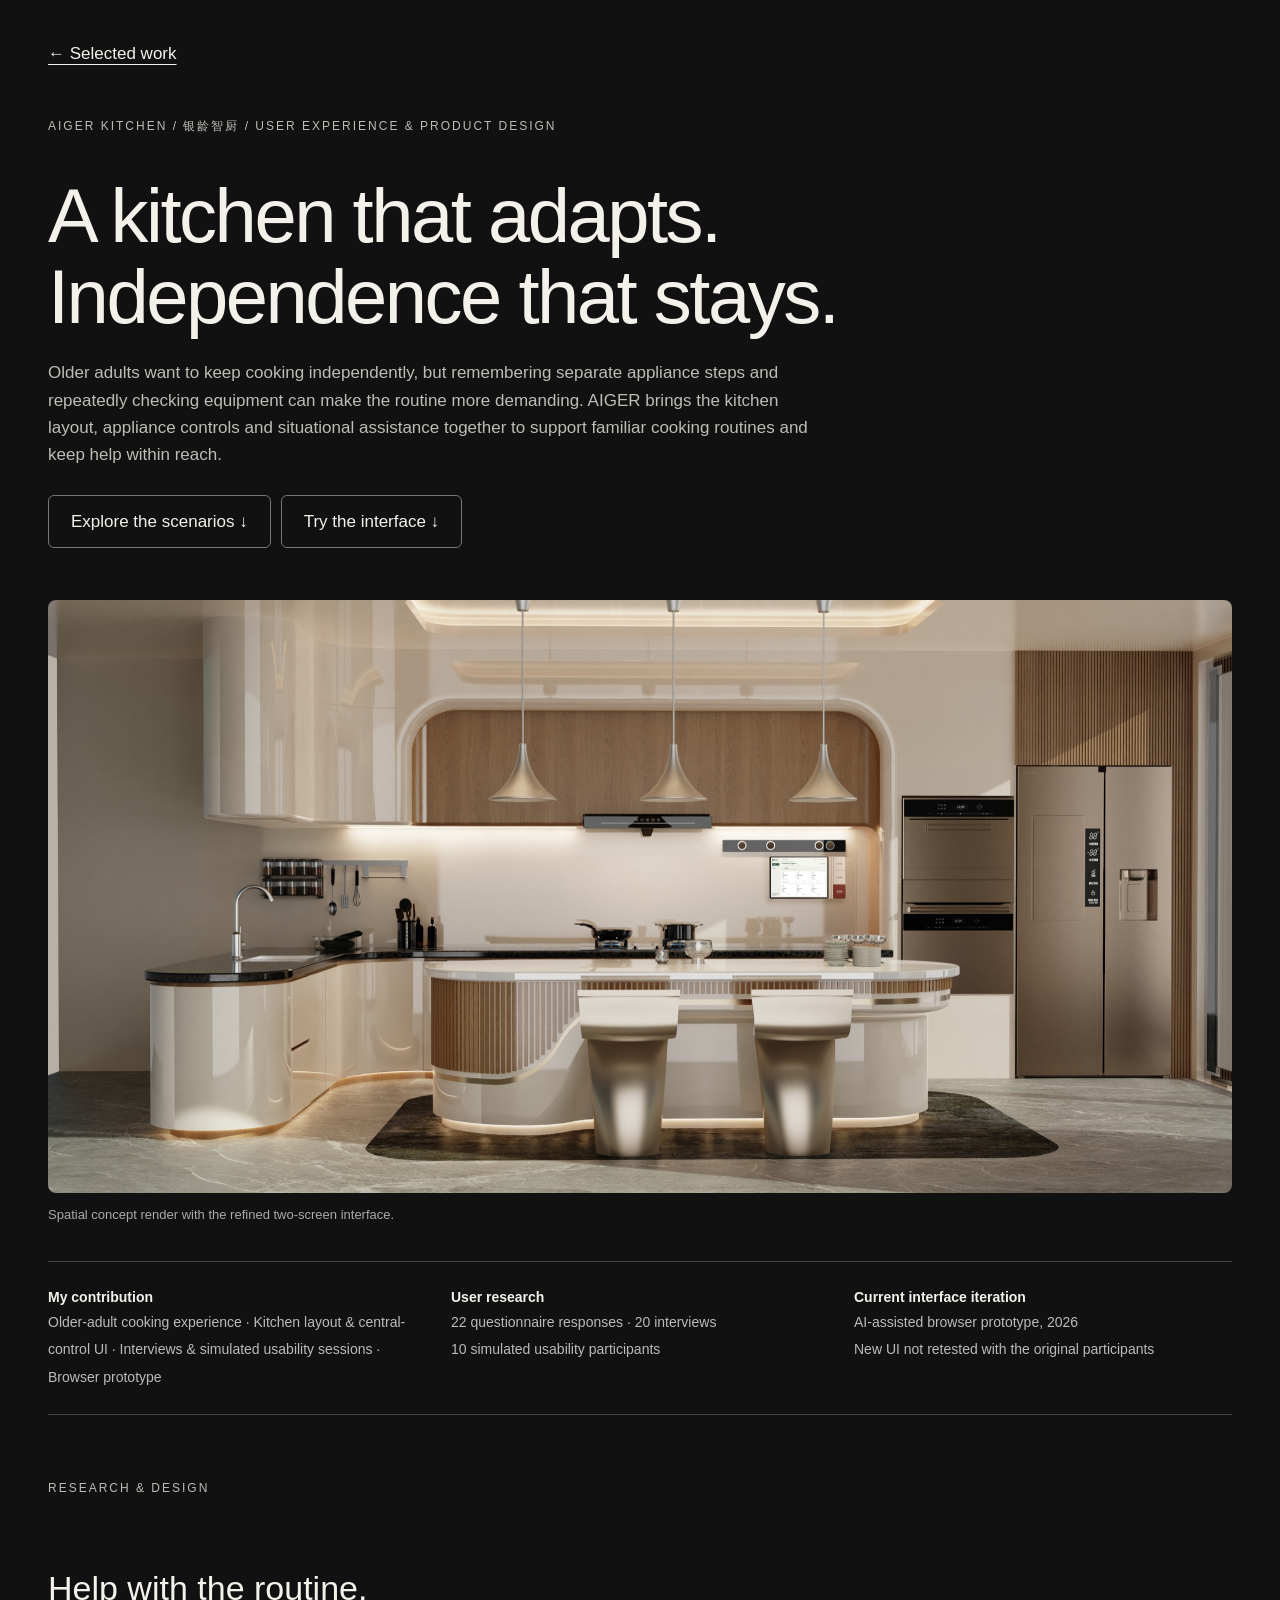
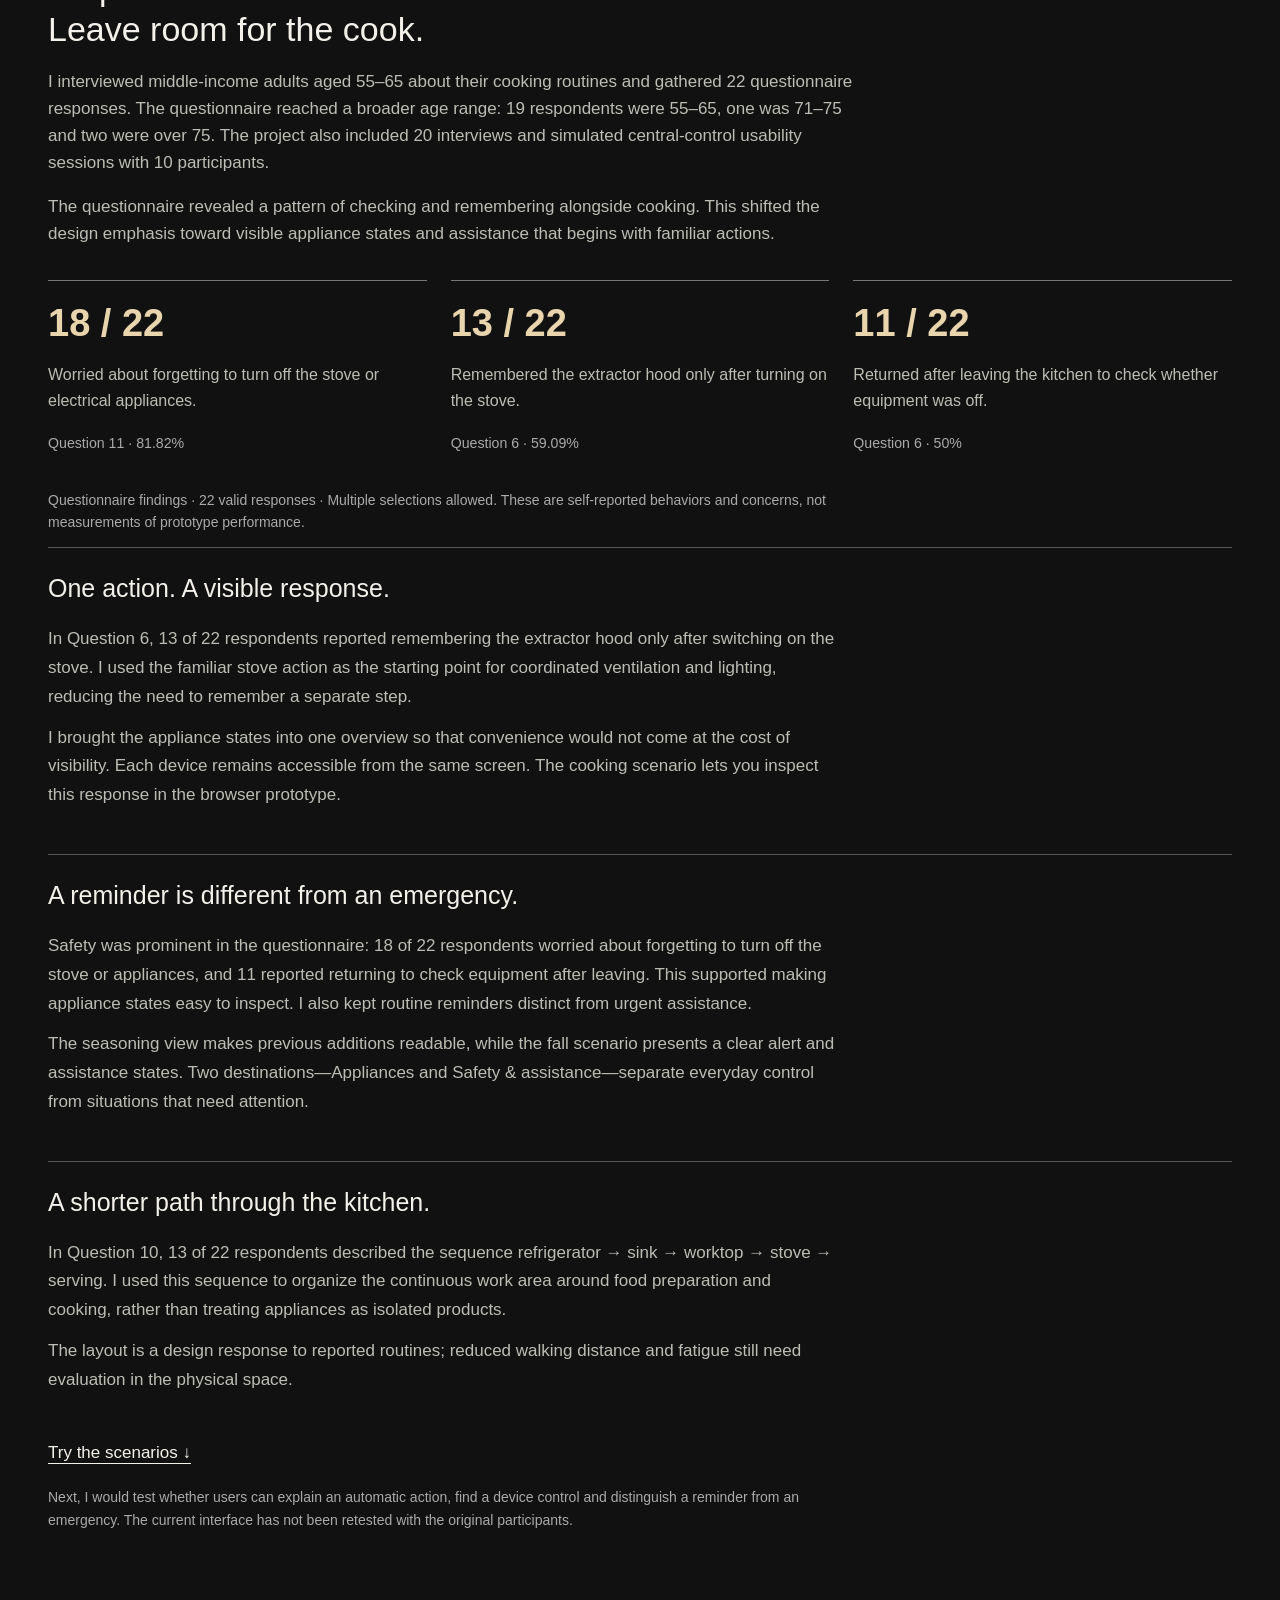
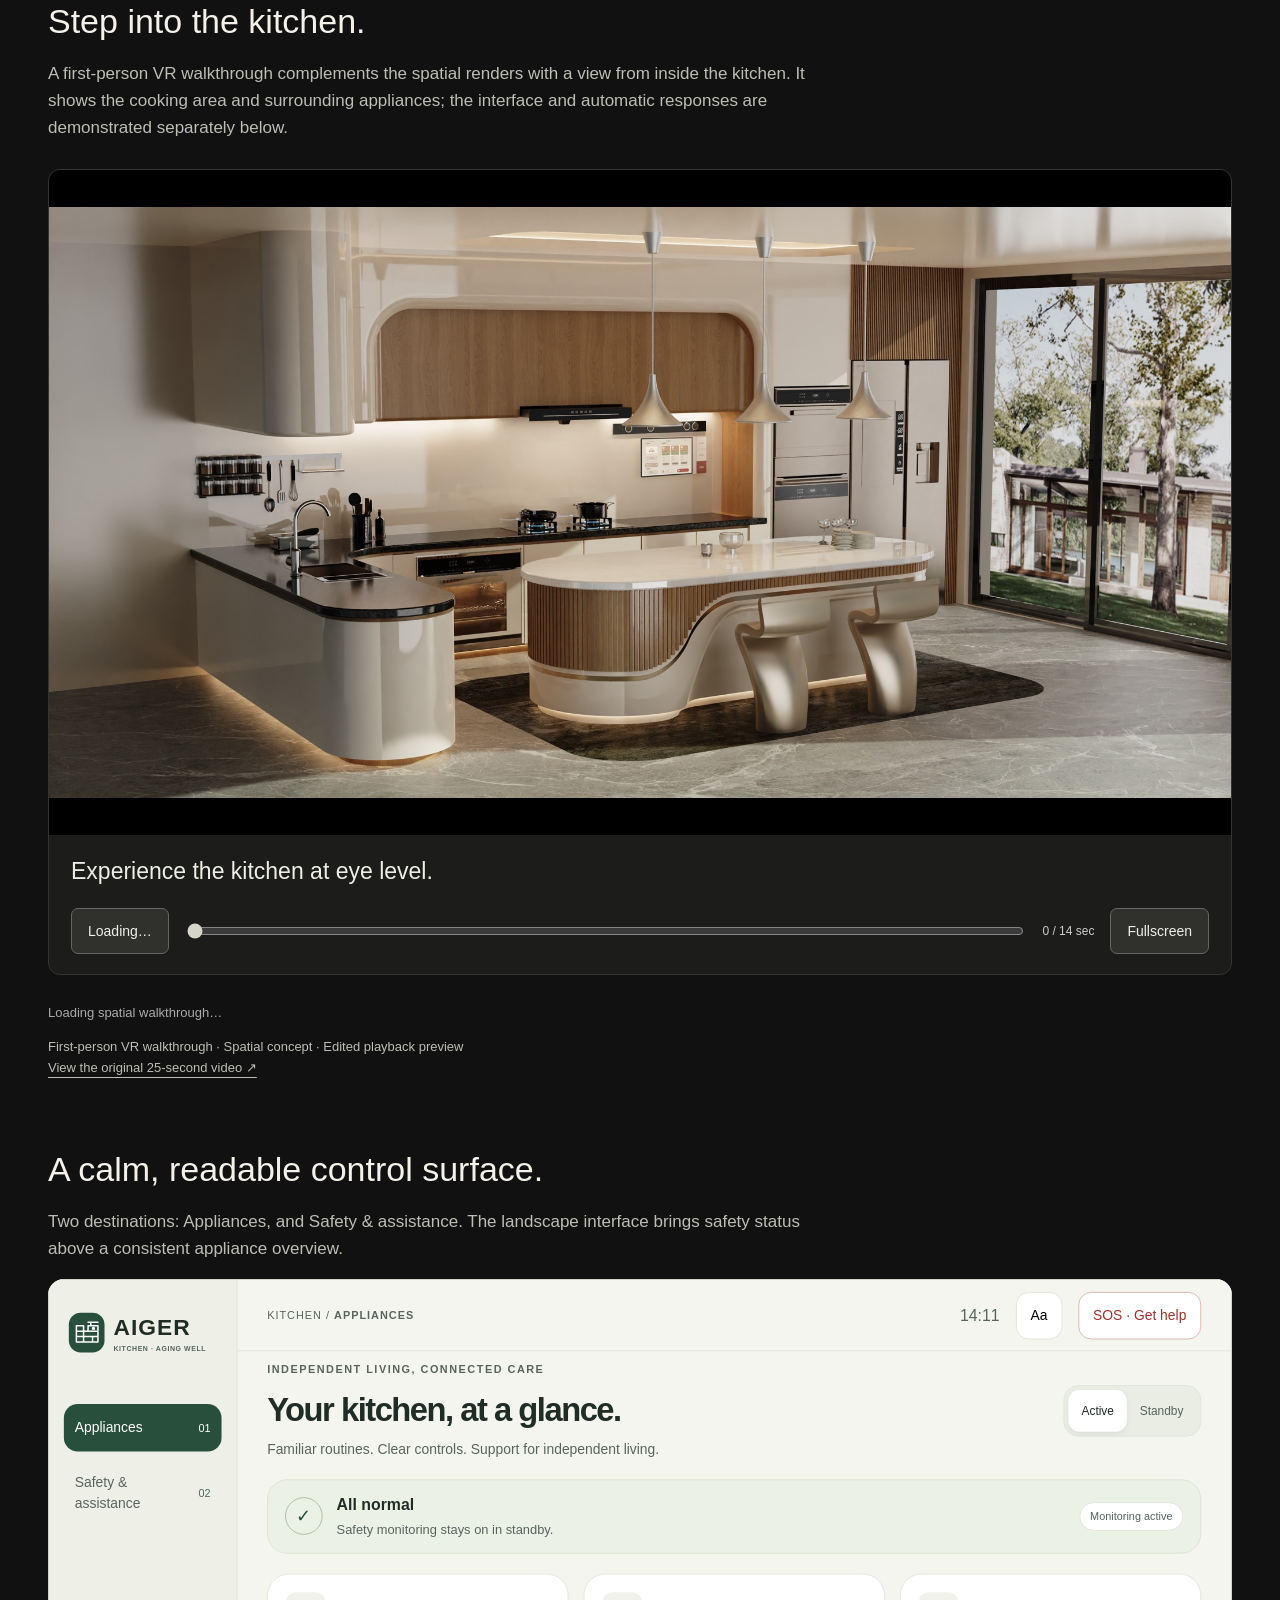
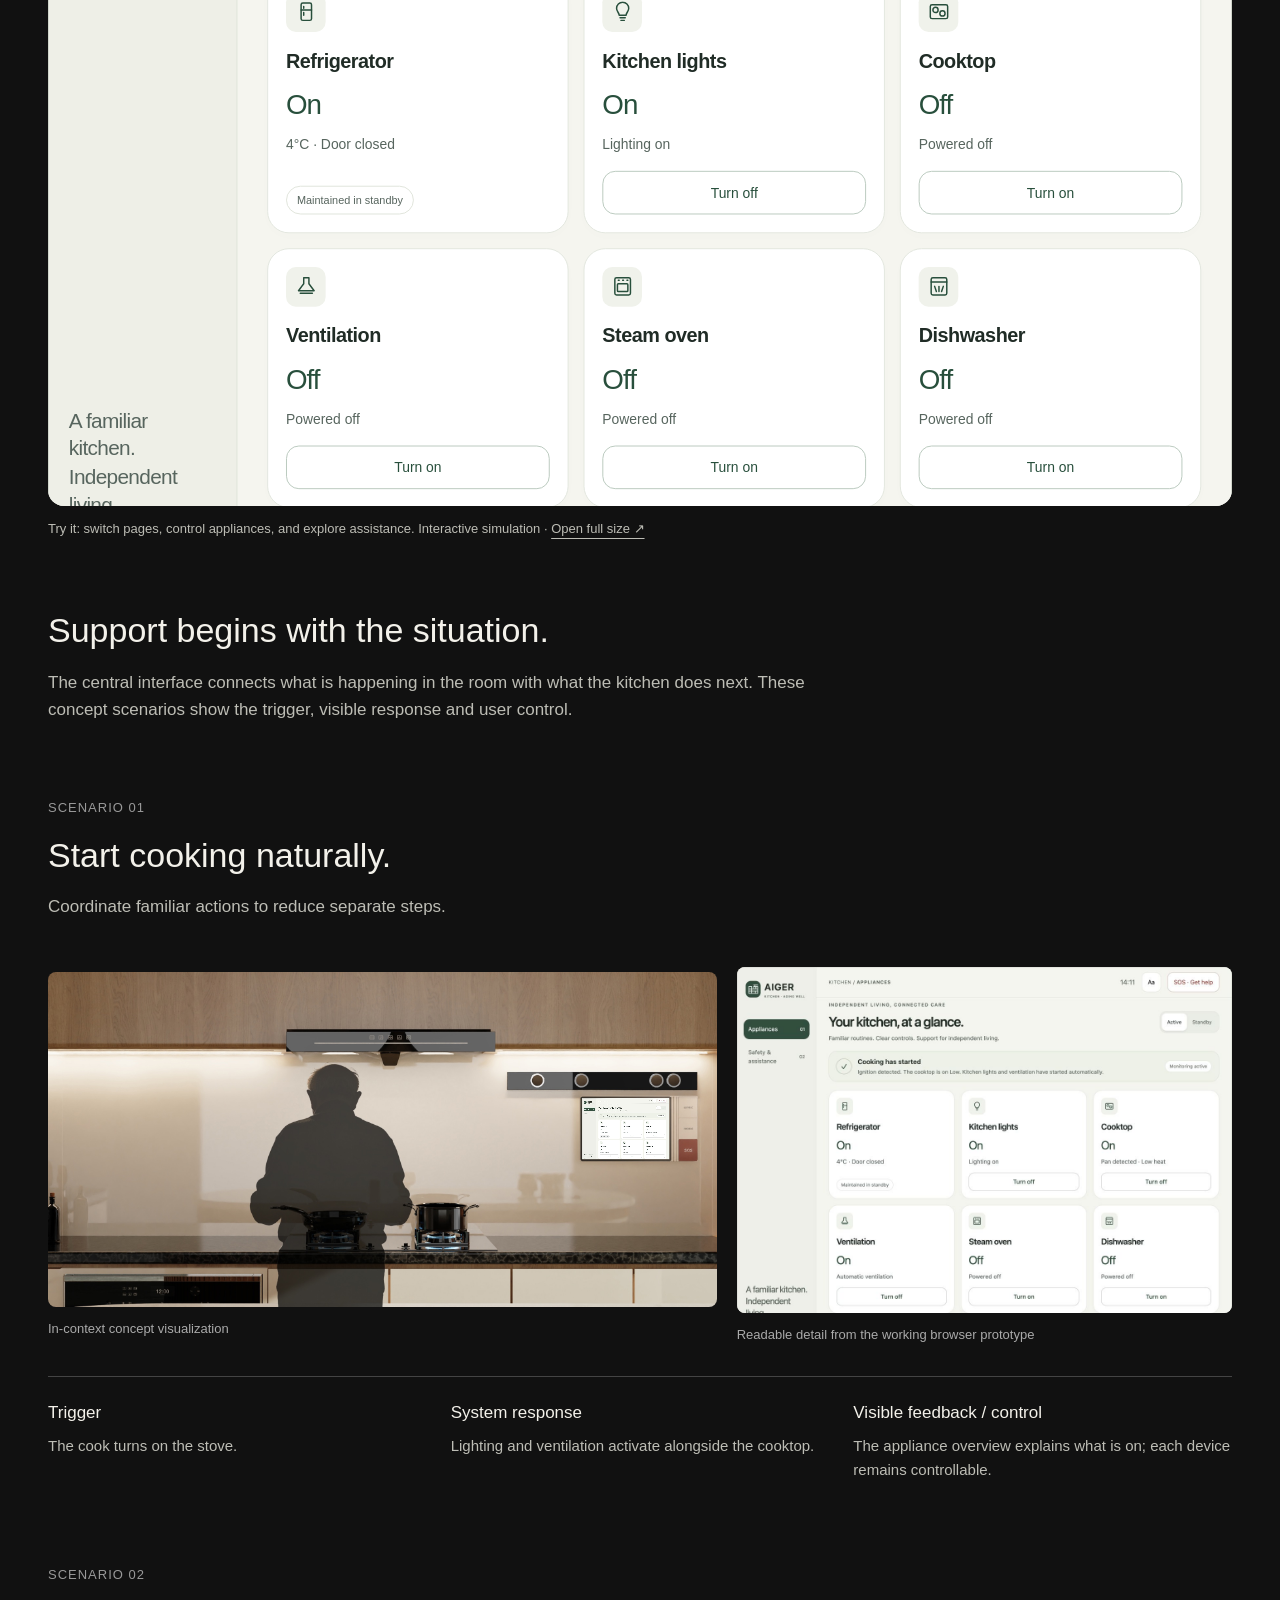
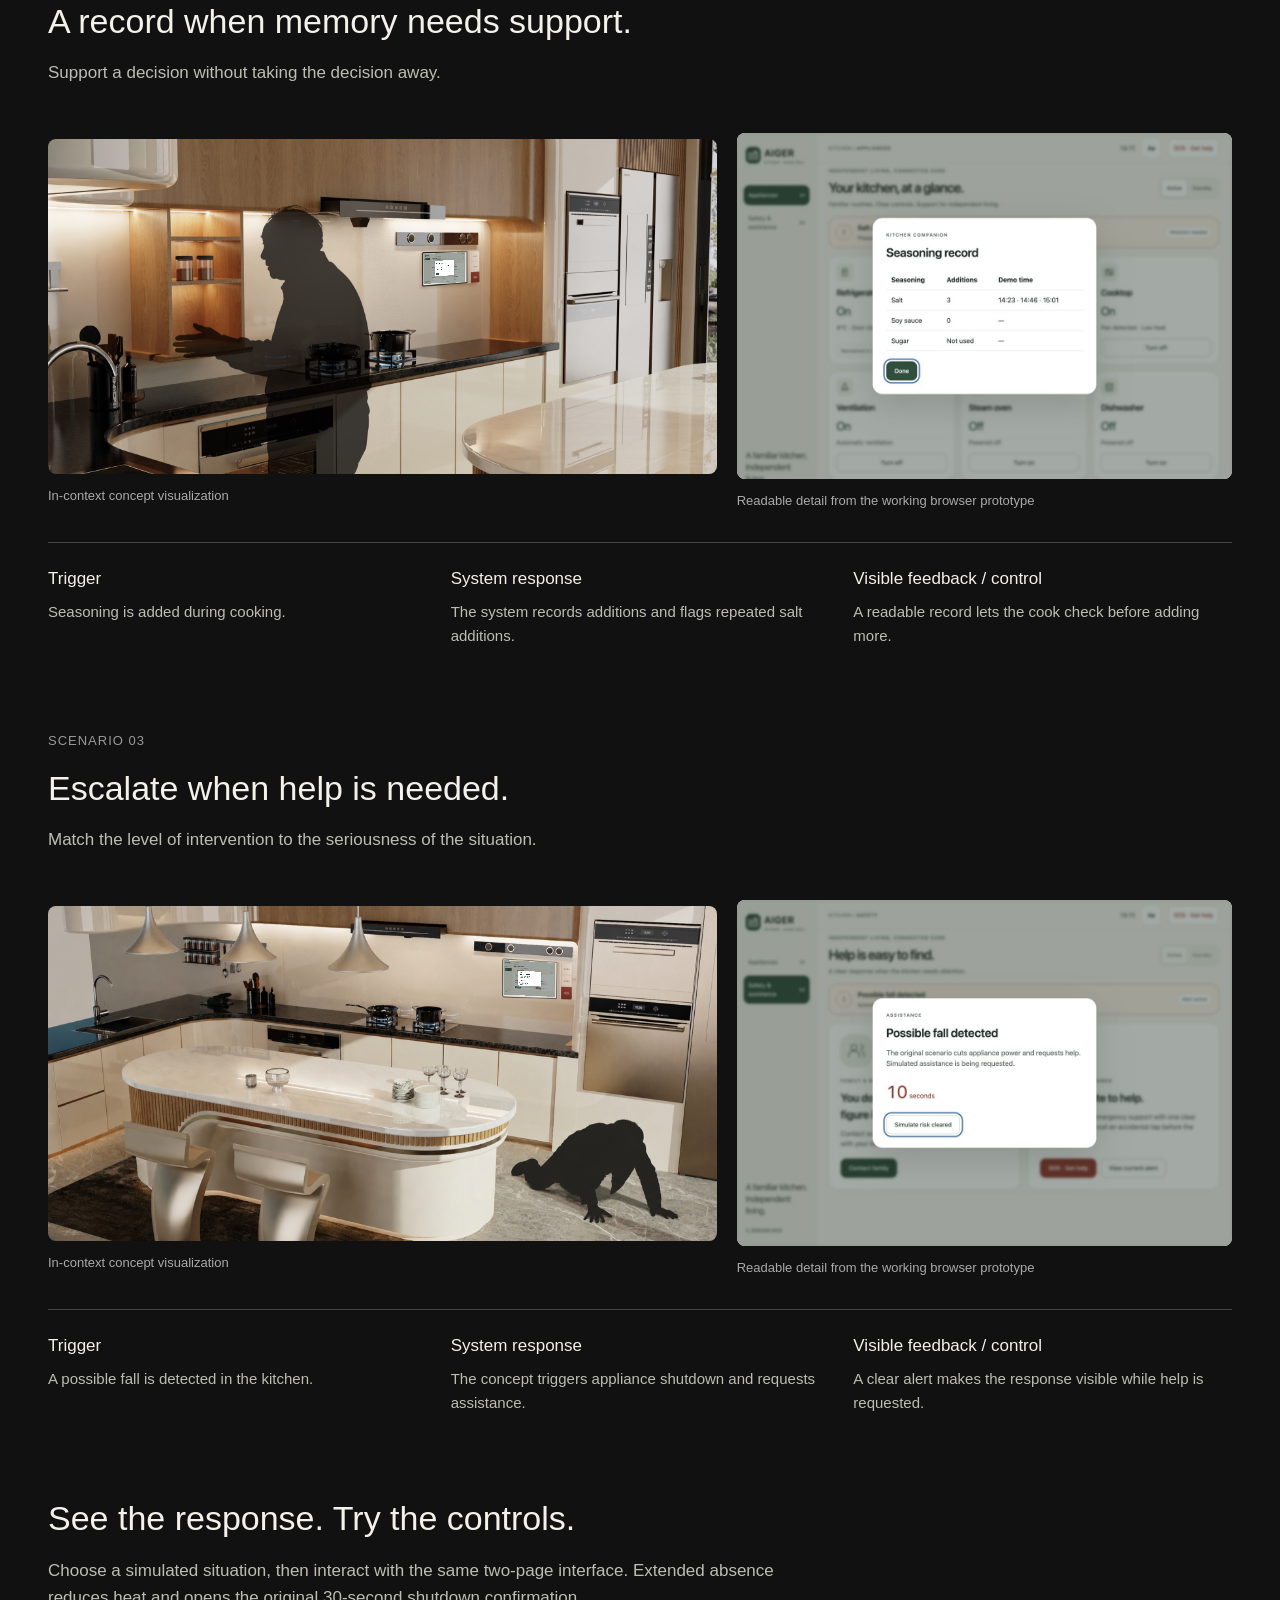
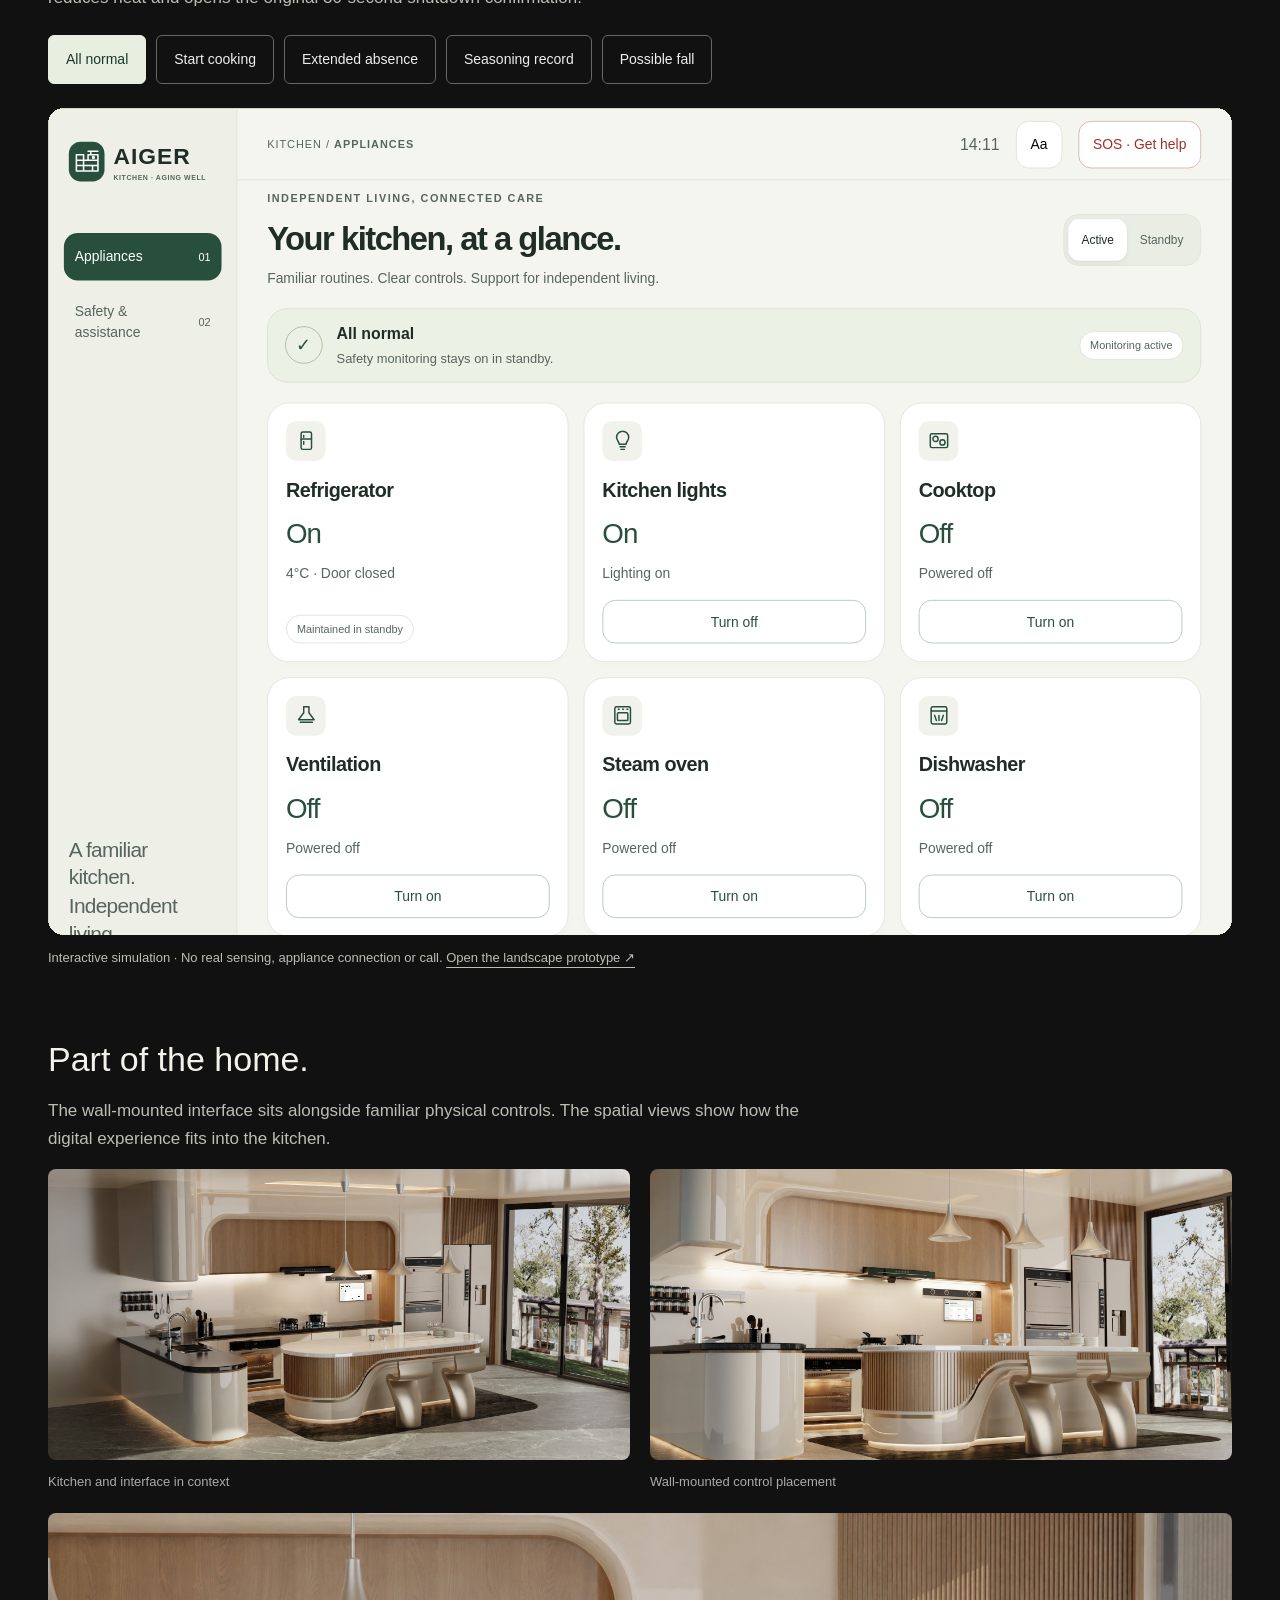
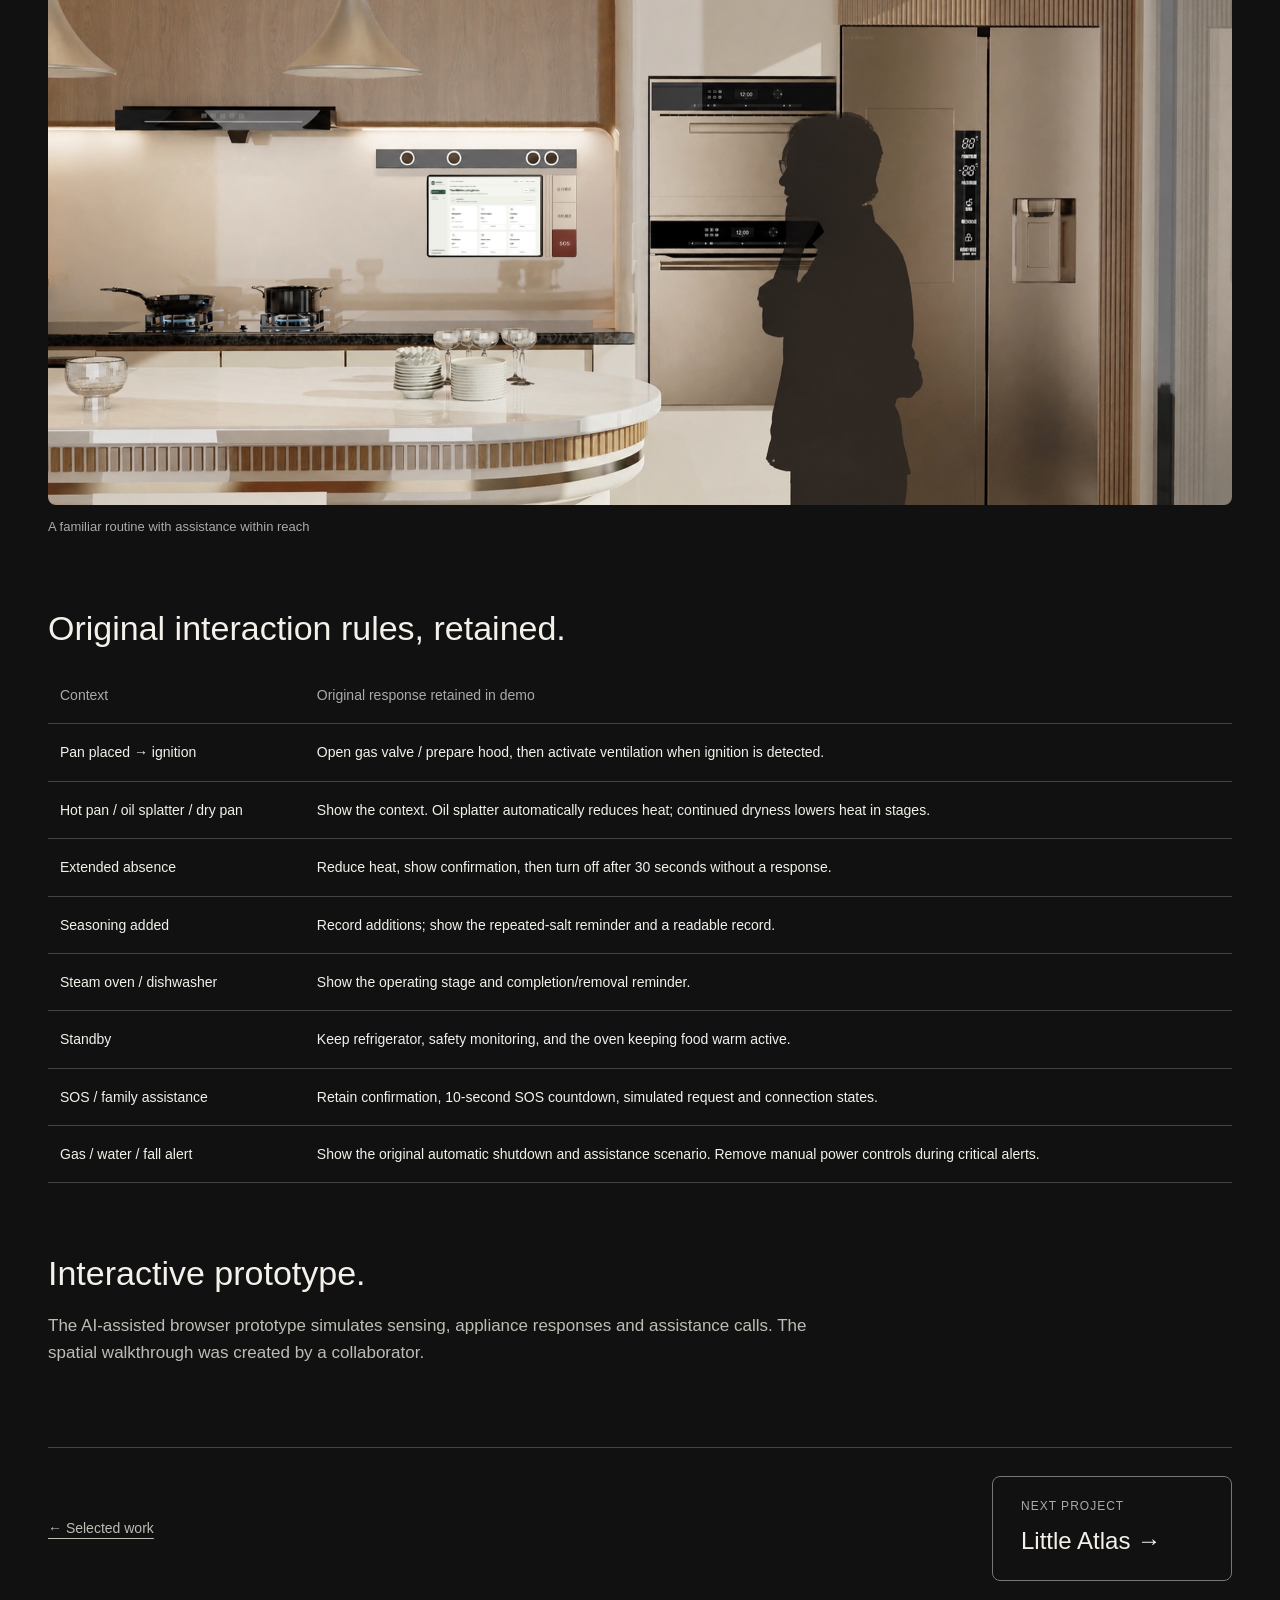
==== commit b67efdba: "Prioritize UX projects and restore the complete aging-in-place kitchen case" ====
--- a/aiger-notes.html
+++ b/aiger-notes.html
@@ -1,7 +1 @@
-<!doctype html><html lang="en"><head><meta charset="utf-8"><meta name="viewport" content="width=device-width,initial-scale=1"><meta name="description" content="How research on forgotten ventilation led to AIGER Kitchen's linked-appliance interaction. UX and product design by Krystal Lu."><title>AIGER Kitchen — Krystal Lu</title><link rel="stylesheet" href="aiger-story.css?v=20261015"><link rel="stylesheet" href="project-navigation.css"></head><body><a class="skip" href="#research">Skip to the design story</a><main><a href="index.html#one">← Selected work</a><header><p class="eyebrow">AIGER KITCHEN / UX &amp; PRODUCT DESIGN / 2025–2026</p><h1>Start cooking.<br>The hood starts with you.</h1><p class="lead">Cooking should not depend on remembering every switch. I designed a connected-kitchen concept that links ventilation to ignition, while keeping appliance status and manual controls visible.</p><a class="cta" href="#prototype">Try the cooking flow ↓</a><a class="cta secondary" href="#research">See why I designed it ↓</a><figure><img src="assets/aiger-scenes/cooking.jpg" alt="AIGER kitchen concept showing the cooking area and central control screen" fetchpriority="high"><figcaption>Spatial concept render. The browser prototype below demonstrates the proposed interaction.</figcaption></figure><div class="facts"><div><b>My role</b><span>Interviews &amp; questionnaires · Simulated usability sessions · Kitchen concept &amp; UI · AI-assisted browser prototype</span></div><div><b>Research</b><span>20 interviews · 22 survey responses<br>10 simulated usability participants</span></div><div><b>Deliverable</b><span>Connected-appliance interaction model<br>Interactive control-interface simulation</span></div></div></header><nav class="story-nav" aria-label="Case study sections"><a href="#research">01 / Evidence</a><a href="#decision">02 / Design decision</a><a href="#prototype">03 / Try it</a><a href="#iteration">04 / Iteration</a></nav>
-<section id="research"><p class="eyebrow">01 / THE PROBLEM</p><h2>The hood was an extra step<br>people remembered too late.</h2><div class="research"><div><strong class="big-number">13 / 22</strong><p>Survey respondents remembered the extractor hood only after switching on the stove.</p><p class="note">Question 6 · 59.09% · Multiple selections allowed</p></div><aside><h3>Design around the action they already take.</h3><p>The survey made a specific sequence visible: stove first, hood later. That gave the interaction a starting point—ignition—rather than another step for the cook to remember.</p></aside></div><p class="note">20 interviews focused on middle-income adults aged 55–65. The 22-response questionnaire included a broader age range. This finding is self-reported survey evidence, not a measured failure rate.</p></section>
-<section id="decision"><p class="eyebrow">02 / FROM EVIDENCE TO DESIGN</p><h2>Use the stove action.<br>Make the response understandable.</h2><div class="comparison"><article><p class="eyebrow">REPORTED ROUTINE</p><p class="sequence">Turn on stove → remember hood → turn on hood</p><p>A second appliance depends on a separate remembered action.</p></article><article class="proposed"><p class="eyebrow">PROPOSED INTERACTION</p><p class="sequence">Ignite stove → hood activates → review shared status</p><p>The concept removes the separate hood-on step from this sequence. Individual controls remain available.</p></article></div><div class="flow"><article><span>01 / TRIGGER</span><h3>Begin with ignition.</h3><p>Placing a pan prepares the sequence. Ignition starts ventilation and lighting.</p></article><article><span>02 / FEEDBACK</span><h3>Show what changed.</h3><p>A shared appliance overview makes the cooktop and hood states visible together.</p></article><article><span>03 / CONTROL</span><h3>Keep an individual choice.</h3><p>Automatic coordination does not remove the hood's manual control.</p></article></div><p class="note">Design rationale: a reminder would still leave a second action to complete. Linking the response addresses that step directly; whether users prefer this behavior still needs evaluation.</p></section>
-<section id="prototype"><p class="eyebrow">03 / TRY THE CORE FLOW</p><h2>Three moments. One clear response.</h2><p>The complete logic is visible above. Use these buttons to explore the working simulation, then try the appliance controls yourself.</p><div class="demo-controls" role="group" aria-label="Cooking flow demonstration"><button type="button" data-scene="normal" aria-pressed="true">1. Before cooking</button><button type="button" data-scene="cooking" aria-pressed="false">2. Ignite stove → hood on</button><button type="button" data-scene="hood-off" aria-pressed="false">3. Manually turn hood off</button></div><p class="demo-description" id="demo-description" role="status" aria-live="polite">Before cooking: the cooktop and hood are off. Select step 2 to simulate ignition and see both states change.</p><div class="prototype-shell"><iframe id="prototype-frame" src="aiger.html?scene=normal" title="Interactive AIGER appliance controls" loading="lazy"></iframe></div><a class="cta secondary" href="aiger.html?scene=cooking" target="_blank" rel="noopener">Open prototype full size ↗</a><p class="note">Browser simulation. No real sensors, connected appliances or calls. On a small screen, open the full-size prototype for readable controls.</p></section>
-<section id="iteration"><p class="eyebrow">04 / INTERFACE ITERATION</p><h2>Make the response easier to find.</h2><p>The current browser iteration brings device state and action together. These are interface changes, not measured usability gains.</p><figure><img src="assets/aiger-scenes/ui-cooking.jpg" alt="Current appliance overview with cooktop and hood states and their individual controls" loading="lazy"><figcaption>Current UI: the linked response and manual controls can be inspected in one appliance overview.</figcaption></figure><div class="iteration"><article><h3>From separate actions to a shared state</h3><p>The reported routine required remembering the hood separately. The proposed flow links it to ignition and displays both devices together.</p></article><article><h3>From a broad system to two destinations</h3><p>The current interface groups everyday device controls under Appliances and urgent situations under Safety &amp; assistance.</p></article></div><div class="outcome"><h3>What changed—and what is established</h3><p>The prototype now demonstrates ignition activating ventilation, visible device states and manual override. The original project included simulated control-interface sessions with 10 participants. This browser iteration has not been retested; reduced forgetting, faster task completion and safety improvements have not been measured.</p></div></section>
-<details class="more"><summary>Research context &amp; next evaluation</summary><p>Other survey findings: 18/22 worried about forgetting to switch off the stove or appliances; 11/22 returned to check equipment after leaving the kitchen. These informed the wider status and assistance concepts.</p><p>A follow-up evaluation should ask users to start cooking, explain which devices responded and why, and override the hood. Task completion, missed feedback and unintended actions would help assess whether the design is clearer.</p><p>Sample: 19 questionnaire respondents were 55–65, one was 71–75, and two were over 75. Multiple selections were allowed. Survey counts describe reported routines and concerns, not prototype outcomes.</p></details>
-<details class="more" id="scenarios"><summary>Other scenarios &amp; spatial concept</summary><div class="gallery"><figure><img src="assets/aiger-scenes/ui-seasoning.jpg" alt="Seasoning history and repeated-addition reminder" loading="lazy"><figcaption>Seasoning record: check previous additions before adding more.</figcaption></figure><figure><img src="assets/aiger-scenes/ui-fall.jpg" alt="Simulated fall alert and assistance state" loading="lazy"><figcaption>Possible fall: a simulated shutdown and assistance response.</figcaption></figure><figure><img src="assets/aiger-scenes/front.jpg" alt="AIGER kitchen spatial concept" loading="lazy"><figcaption>The central interface sits within the kitchen layout.</figcaption></figure><figure><img src="assets/aiger-scenes/angle.jpg" alt="Angled view of the kitchen concept" loading="lazy"><figcaption>Spatial layout and appliance placement.</figcaption></figure></div><p><a href="aiger.html?scene=seasoning">Try seasoning record ↗</a> · <a href="aiger.html?scene=fall">Try assistance scenario ↗</a></p><video controls playsinline preload="none" poster="assets/aiger-scenes/angle.jpg"><source src="assets/aiger-scenes/kitchen-vr.mov"></video><p class="note">Spatial walkthrough created by a collaborator. Installation and appliance behavior are concept demonstrations.</p></details><nav class="project-next" aria-label="Project navigation"><a class="project-next-home" href="index.html">← Selected work</a><a class="project-next-button" href="emobox.html"><span>Next project</span><strong>EmoBox →</strong></a></nav></main><script src="aiger-story.js" defer></script></body></html>
+<!doctype html><html lang="en"><head><meta charset="utf-8"><meta name="viewport" content="width=device-width,initial-scale=1"><title>AIGER Kitchen — Krystal Lu</title><style>*{box-sizing:border-box}html{scroll-behavior:smooth}body{margin:0;background:#111;color:#f3f1ea;font:17px/1.6 -apple-system,BlinkMacSystemFont,"Segoe UI",sans-serif}main{max-width:1240px;margin:auto;padding:40px 28px 100px}a{color:inherit;text-underline-offset:5px}h1{font-size:clamp(42px,6vw,76px);line-height:1.06;letter-spacing:-2.5px;font-weight:500;margin:40px 0 22px}h2{font-size:34px;line-height:1.2;font-weight:500;margin:70px 0 18px}h3{font-weight:500;font-size:23px;line-height:1.3}p{color:#bdbdb5;max-width:760px}.label{font-size:12px;letter-spacing:2px;margin-top:50px}.facts{display:grid;grid-template-columns:repeat(3,1fr);border-top:1px solid #444;border-bottom:1px solid #444;padding:24px 0;gap:25px;margin:35px 0}.facts b{display:block;font-size:14px}.facts span{color:#bbb;font-size:14px}.cta{display:inline-block;border:1px solid #777;padding:12px 22px;border-radius:6px;text-decoration:none;margin:10px 10px 22px 0}figure{margin:30px 0}img{display:block;width:100%;height:auto;border-radius:8px}figcaption{font-size:13px;color:#aaa;margin-top:12px}.scene-pair{display:grid;grid-template-columns:1.35fr 1fr;gap:20px;align-items:center}.scene-pair img{aspect-ratio:2;object-fit:contain}.scene-pair .ui img{aspect-ratio:1194/834;background:#eeefe8}.steps{display:grid;grid-template-columns:repeat(3,1fr);gap:24px;border-top:1px solid #444;padding-top:22px}.steps b{display:block;font-weight:500}.steps p{font-size:15px;margin:8px 0}.scene{margin:75px 0}.scene h2{margin-top:16px;margin-bottom:14px}.number{color:#999;font-size:13px;letter-spacing:1px}.gallery{display:grid;grid-template-columns:1fr 1fr;gap:20px}.gallery figure:last-child{grid-column:1/-1}.gallery figure{margin:0}.scene-controls{display:flex;gap:10px;flex-wrap:wrap;margin:24px 0}.scene-controls button{font:inherit;font-size:14px;padding:12px 17px;border:1px solid #666;border-radius:6px;background:transparent;color:#eee;cursor:pointer}.scene-controls button[aria-pressed=true]{background:#e8eee0;color:#173a2b;border-color:#e8eee0}.prototype-shell{width:100%;overflow:auto;background:#eeefe8;border-radius:16px}iframe{display:block;width:1194px;height:834px;border:0;transform-origin:top left}.prototype-note{font-size:13px}table{border-collapse:collapse;width:100%;font-size:14px}th,td{text-align:left;vertical-align:top;padding:17px 12px;border-bottom:1px solid #444}th{color:#aaa;font-weight:400}@media(max-width:700px){main{padding:24px 18px 70px}.facts,.scene-pair,.steps,.gallery{grid-template-columns:1fr}.gallery figure:last-child{grid-column:auto}h1{letter-spacing:-1.5px}h2{font-size:28px}.scene{margin:55px 0}table{font-size:12px}td,th{padding:12px 5px}}</style><link rel="stylesheet" href="aiger-scenes.css"><link rel="stylesheet" href="video-speed.css"><script src="video-speed.js" defer></script><link rel="stylesheet" href="case-decisions.css"><link rel="stylesheet" href="project-navigation.css"></head><body><main><a href="index.html#one">← Selected work</a><p class="label">AIGER KITCHEN / 银龄智厨 / USER EXPERIENCE & PRODUCT DESIGN</p><h1>A kitchen that adapts.<br>Independence that stays.</h1><p>Older adults want to keep cooking independently, but remembering separate appliance steps and repeatedly checking equipment can make the routine more demanding. AIGER brings the kitchen layout, appliance controls and situational assistance together to support familiar cooking routines and keep help within reach.</p><a class="cta" href="#scenarios">Explore the scenarios ↓</a><a class="cta" href="#prototype">Try the interface ↓</a><figure><div class="kitchen-scene" data-quad='[[1251, 445], [1347, 445], [1347, 512], [1251, 512]]'><img class="kitchen-render" src="assets/aiger-scenes/front.jpg" alt="AIGER kitchen concept with its wall-mounted control interface" loading="eager"><img class="screen-ui" src="assets/aiger-scenes/ui-normal.jpg" alt="" aria-hidden="true"></div><figcaption>Spatial concept render with the refined two-screen interface.</figcaption></figure><div class="facts"><div><b>My contribution</b><span>Older-adult cooking experience · Kitchen layout &amp; central-control UI · Interviews &amp; simulated usability sessions · Browser prototype</span></div><div><b>User research</b><span>22 questionnaire responses · 20 interviews<br>10 simulated usability participants</span></div><div><b>Current interface iteration</b><span>AI-assisted browser prototype, 2026<br>New UI not retested with the original participants</span></div></div><section class="decision-study" id="decisions"><p class="label">RESEARCH &amp; DESIGN</p><h2>Help with the routine.<br>Leave room for the cook.</h2><p>I interviewed middle-income adults aged 55–65 about their cooking routines and gathered 22 questionnaire responses. The questionnaire reached a broader age range: 19 respondents were 55–65, one was 71–75 and two were over 75. The project also included 20 interviews and simulated central-control usability sessions with 10 participants.</p><p>The questionnaire revealed a pattern of checking and remembering alongside cooking. This shifted the design emphasis toward visible appliance states and assistance that begins with familiar actions.</p><div class="survey-findings"><article><strong>18 / 22</strong><p>Worried about forgetting to turn off the stove or electrical appliances.</p><small>Question 11 · 81.82%</small></article><article><strong>13 / 22</strong><p>Remembered the extractor hood only after turning on the stove.</p><small>Question 6 · 59.09%</small></article><article><strong>11 / 22</strong><p>Returned after leaving the kitchen to check whether equipment was off.</p><small>Question 6 · 50%</small></article></div><p class="decision-status">Questionnaire findings · 22 valid responses · Multiple selections allowed. These are self-reported behaviors and concerns, not measurements of prototype performance.</p><article class="decision-card"><h3>One action. A visible response.</h3><p>In Question 6, 13 of 22 respondents reported remembering the extractor hood only after switching on the stove. I used the familiar stove action as the starting point for coordinated ventilation and lighting, reducing the need to remember a separate step.</p><p>I brought the appliance states into one overview so that convenience would not come at the cost of visibility. Each device remains accessible from the same screen. The cooking scenario lets you inspect this response in the browser prototype.</p></article><article class="decision-card"><h3>A reminder is different from an emergency.</h3><p>Safety was prominent in the questionnaire: 18 of 22 respondents worried about forgetting to turn off the stove or appliances, and 11 reported returning to check equipment after leaving. This supported making appliance states easy to inspect. I also kept routine reminders distinct from urgent assistance.</p><p>The seasoning view makes previous additions readable, while the fall scenario presents a clear alert and assistance states. Two destinations—Appliances and Safety &amp; assistance—separate everyday control from situations that need attention.</p></article><article class="decision-card"><h3>A shorter path through the kitchen.</h3><p>In Question 10, 13 of 22 respondents described the sequence refrigerator → sink → worktop → stove → serving. I used this sequence to organize the continuous work area around food preparation and cooking, rather than treating appliances as isolated products.</p><p>The layout is a design response to reported routines; reduced walking distance and fatigue still need evaluation in the physical space.</p></article><a href="#prototype">Try the scenarios ↓</a><p class="decision-status">Next, I would test whether users can explain an automatic action, find a device control and distinguish a reminder from an emergency. The current interface has not been retested with the original participants.</p></section><section id="spatial-walkthrough"><h2>Step into the kitchen.</h2><p>A first-person VR walkthrough complements the spatial renders with a view from inside the kitchen. It shows the cooking area and surrounding appliances; the interface and automatic responses are demonstrated separately below.</p><div class="vr-preview"><video playsinline preload="metadata" poster="assets/aiger-scenes/angle.jpg" data-source="assets/aiger-scenes/kitchen-vr.mov" aria-label="First-person kitchen VR spatial walkthrough"></video><p class="vr-caption">Experience the kitchen at eye level.</p><div class="vr-toolbar"><button class="vr-play" type="button">Loading…</button><input type="range" min="0" max="14" step="0.1" value="0" aria-label="Walkthrough playback position"><span class="vr-time">0 / 14 sec</span><button class="vr-fullscreen" type="button" aria-label="View walkthrough fullscreen">Fullscreen</button></div></div><p class="vr-status" role="status">Loading spatial walkthrough…</p><p style="font-size:13px">First-person VR walkthrough · Spatial concept · Edited playback preview<br><a href="assets/aiger-scenes/kitchen-vr.mov">View the original 25-second video ↗</a></p></section><h2>A calm, readable control surface.</h2><p>Two destinations: Appliances, and Safety & assistance. The landscape interface brings safety status above a consistent appliance overview.</p><div class="prototype-shell" id="hands-on-ui"><iframe title="Try the AIGER landscape iPad interface" src="aiger.html" loading="lazy"></iframe></div><p class="prototype-note">Try it: switch pages, control appliances, and explore assistance. Interactive simulation · <a href="aiger.html">Open full size ↗</a></p><h2 id="scenarios">Support begins with the situation.</h2><p>The central interface connects what is happening in the room with what the kitchen does next. These concept scenarios show the trigger, visible response and user control.</p><section class="scene"><p class="number">SCENARIO 01</p><h2>Start cooking naturally.</h2><p>Coordinate familiar actions to reduce separate steps.</p><div class="scene-pair"><figure><div class="kitchen-scene" data-quad='[[1636, 387], [1900, 386], [1900, 572], [1636, 572]]'><img class="kitchen-render" src="assets/aiger-scenes/cooking.jpg" alt="Kitchen scene: Start cooking naturally." loading="lazy"><img class="screen-ui" src="assets/aiger-scenes/ui-cooking.jpg" alt="" aria-hidden="true"></div><figcaption>In-context concept visualization</figcaption></figure><figure class="ui"><img loading="lazy" src="assets/aiger-scenes/ui-cooking.jpg" alt="Actual browser interface for this scenario"><figcaption>Readable detail from the working browser prototype</figcaption></figure></div><div class="steps"><div><b>Trigger</b><p>The cook turns on the stove.</p></div><div><b>System response</b><p>Lighting and ventilation activate alongside the cooktop.</p></div><div><b>Visible feedback / control</b><p>The appliance overview explains what is on; each device remains controllable.</p></div></div></section><section class="scene"><p class="number">SCENARIO 02</p><h2>A record when memory needs support.</h2><p>Support a decision without taking the decision away.</p><div class="scene-pair"><figure><div class="kitchen-scene" data-quad='[[1151, 352], [1278, 346], [1278, 438], [1151, 443]]'><img class="kitchen-render" src="assets/aiger-scenes/seasoning.jpg" alt="Kitchen scene: A record when memory needs support." loading="lazy"><img class="screen-ui" src="assets/aiger-scenes/ui-seasoning.jpg" alt="" aria-hidden="true"></div><figcaption>In-context concept visualization</figcaption></figure><figure class="ui"><img loading="lazy" src="assets/aiger-scenes/ui-seasoning.jpg" alt="Actual browser interface for this scenario"><figcaption>Readable detail from the working browser prototype</figcaption></figure></div><div class="steps"><div><b>Trigger</b><p>Seasoning is added during cooking.</p></div><div><b>System response</b><p>The system records additions and flags repeated salt additions.</p></div><div><b>Visible feedback / control</b><p>A readable record lets the cook check before adding more.</p></div></div></section><section class="scene"><p class="number">SCENARIO 03</p><h2>Escalate when help is needed.</h2><p>Match the level of intervention to the seriousness of the situation.</p><div class="scene-pair"><figure><div class="kitchen-scene" data-quad='[[1396, 166], [1553, 174], [1553, 278], [1396, 271]]'><img class="kitchen-render" src="assets/aiger-scenes/fall.jpg" alt="Kitchen scene: Escalate when help is needed." loading="lazy"><img class="screen-ui" src="assets/aiger-scenes/ui-fall.jpg" alt="" aria-hidden="true"></div><figcaption>In-context concept visualization</figcaption></figure><figure class="ui"><img loading="lazy" src="assets/aiger-scenes/ui-fall.jpg" alt="Actual browser interface for this scenario"><figcaption>Readable detail from the working browser prototype</figcaption></figure></div><div class="steps"><div><b>Trigger</b><p>A possible fall is detected in the kitchen.</p></div><div><b>System response</b><p>The concept triggers appliance shutdown and requests assistance.</p></div><div><b>Visible feedback / control</b><p>A clear alert makes the response visible while help is requested.</p></div></div></section><h2 id="prototype">See the response. Try the controls.</h2><p>Choose a simulated situation, then interact with the same two-page interface. Extended absence reduces heat and opens the original 30-second shutdown confirmation.</p><div class="scene-controls" role="group" aria-label="Portfolio simulation scenarios"><button data-scene="normal" aria-pressed="true">All normal</button><button data-scene="cooking" aria-pressed="false">Start cooking</button><button data-scene="away" aria-pressed="false">Extended absence</button><button data-scene="seasoning" aria-pressed="false">Seasoning record</button><button data-scene="fall" aria-pressed="false">Possible fall</button></div><div class="prototype-shell"><iframe id="prototype-frame" title="AIGER landscape iPad interactive prototype" src="aiger.html"></iframe></div><p class="prototype-note">Interactive simulation · No real sensing, appliance connection or call. <a href="aiger.html">Open the landscape prototype ↗</a></p><h2>Part of the home.</h2><p>The wall-mounted interface sits alongside familiar physical controls. The spatial views show how the digital experience fits into the kitchen.</p><div class="gallery"><figure><div class="kitchen-scene" data-quad='[[1028, 405], [1112, 401], [1112, 460], [1028, 465]]'><img class="kitchen-render" src="assets/aiger-scenes/angle.jpg" alt="Angled kitchen concept view" loading="lazy"><img class="screen-ui" src="assets/aiger-scenes/ui-normal.jpg" alt="" aria-hidden="true"></div><figcaption>Kitchen and interface in context</figcaption></figure><figure><div class="kitchen-scene" data-quad='[[1037, 462], [1136, 465], [1136, 530], [1037, 527]]'><img class="kitchen-render" src="assets/aiger-scenes/low.jpg" alt="Lower kitchen concept view" loading="lazy"><img class="screen-ui" src="assets/aiger-scenes/ui-normal.jpg" alt="" aria-hidden="true"></div><figcaption>Wall-mounted control placement</figcaption></figure><figure><div class="kitchen-scene" data-quad='[[660, 458], [849, 458], [849, 592], [660, 592]]'><img class="kitchen-render" src="assets/aiger-scenes/standing.jpg" alt="Elder standing near the AIGER kitchen interface" loading="lazy"><img class="screen-ui" src="assets/aiger-scenes/ui-normal.jpg" alt="" aria-hidden="true"></div><figcaption>A familiar routine with assistance within reach</figcaption></figure></div><h2 id="logic">Original interaction rules, retained.</h2><table><thead><tr><th>Context</th><th>Original response retained in demo</th></tr></thead><tbody><tr><td>Pan placed → ignition</td><td>Open gas valve / prepare hood, then activate ventilation when ignition is detected.</td></tr><tr><td>Hot pan / oil splatter / dry pan</td><td>Show the context. Oil splatter automatically reduces heat; continued dryness lowers heat in stages.</td></tr><tr><td>Extended absence</td><td>Reduce heat, show confirmation, then turn off after 30 seconds without a response.</td></tr><tr><td>Seasoning added</td><td>Record additions; show the repeated-salt reminder and a readable record.</td></tr><tr><td>Steam oven / dishwasher</td><td>Show the operating stage and completion/removal reminder.</td></tr><tr><td>Standby</td><td>Keep refrigerator, safety monitoring, and the oven keeping food warm active.</td></tr><tr><td>SOS / family assistance</td><td>Retain confirmation, 10-second SOS countdown, simulated request and connection states.</td></tr><tr><td>Gas / water / fall alert</td><td>Show the original automatic shutdown and assistance scenario. Remove manual power controls during critical alerts.</td></tr></tbody></table><h2>Interactive prototype.</h2><p>The AI-assisted browser prototype simulates sensing, appliance responses and assistance calls. The spatial walkthrough was created by a collaborator.</p><nav class="project-next" aria-label="Project navigation"><a class="project-next-home" href="index.html">← Selected work</a><a class="project-next-button" href="little-atlas.html"><span>Next project</span><strong>Little Atlas →</strong></a></nav></main><script>const frame=document.querySelector('#prototype-frame'),shell=frame.closest('.prototype-shell');function fit(){const scale=Math.min(1,shell.clientWidth/1194);frame.style.transform=`scale(${scale})`;shell.style.height=`${834*scale}px`;}new ResizeObserver(fit).observe(shell);fit();const handsOn=document.querySelector('#hands-on-ui'),handsOnFrame=handsOn.querySelector('iframe');function fitHandsOn(){const scale=Math.min(1,handsOn.clientWidth/1194);handsOnFrame.style.transform=`scale(${scale})`;handsOn.style.height=`${834*scale}px`;}new ResizeObserver(fitHandsOn).observe(handsOn);fitHandsOn();document.querySelectorAll('[data-scene]').forEach(button=>button.addEventListener('click',()=>{document.querySelectorAll('[data-scene]').forEach(b=>b.setAttribute('aria-pressed',b===button));frame.contentWindow.postMessage({type:'aiger-scene',scene:button.dataset.scene},location.origin);}));</script><script src="aiger-scenes.js"></script><script src="aiger-vr.js"></script></body></html>
--- a/aiger-scenes.css
+++ b/aiger-scenes.css
@@ -0,0 +1,3 @@
+.kitchen-scene{position:relative;width:100%;aspect-ratio:2048/1025;overflow:hidden;border-radius:8px;background:#b8ac99}.kitchen-scene .kitchen-render{display:block;width:100%;height:100%;object-fit:fill;border-radius:0}.kitchen-scene .screen-ui{position:absolute;left:0;top:0;width:1194px!important;height:834px!important;max-width:none!important;aspect-ratio:auto!important;border-radius:0!important;transform-origin:0 0;pointer-events:none}.scene-pair .kitchen-scene{align-self:center}.aiger-hero-link{display:flex!important;align-items:center;background:#111}.gallery-item:has(.kitchen-scene) figcaption{position:absolute;left:0;bottom:0;background:#111e;padding:12px 18px;color:#fff;width:100%}.gallery-item:has(.kitchen-scene) a{color:inherit}
+.gallery-item:has(.kitchen-scene){height:auto;aspect-ratio:2048/1025;overflow:visible;padding-bottom:54px;background:#111}.gallery-item:has(.kitchen-scene) .aiger-hero-link{height:auto!important}.gallery-item:has(.kitchen-scene) figcaption{border:0;border-radius:0;font-size:11px}
+.vr-preview{background:#1c1c1a;border:1px solid #343432;border-radius:12px;overflow:hidden;margin:28px 0}.vr-preview video{display:block;width:100%;aspect-ratio:16/9;object-fit:contain;background:#000}.vr-caption{color:#eeede6!important;font-size:clamp(16px,2vw,23px);margin:0!important;padding:18px 22px;max-width:none!important}.vr-toolbar{display:flex;align-items:center;gap:16px;padding:0 22px 20px}.vr-toolbar button{color:#eee;background:#30302c;border:1px solid #666;border-radius:7px;padding:11px 16px;font:inherit;font-size:14px;cursor:pointer}.vr-toolbar input{min-width:30px;flex:1;accent-color:#d5d6c9}.vr-time{font-size:12px;color:#ccc;white-space:nowrap}.vr-status{font-size:13px;color:#aaa}.vr-preview:fullscreen{display:flex;flex-direction:column;justify-content:center}.vr-preview:fullscreen video{max-height:80vh}@media(max-width:650px){.vr-toolbar{gap:8px;padding:0 12px 16px}.vr-toolbar button{padding:10px;font-size:12px}.vr-caption{padding:14px}}
--- a/video-speed.css
+++ b/video-speed.css
@@ -0,0 +1,3 @@
+.video-speed-control{display:flex;justify-content:flex-end;align-items:center;position:relative;z-index:3;padding:8px 12px;background:#111;color:#c6c6c0;font:12px/1.4 -apple-system,BlinkMacSystemFont,'Segoe UI',sans-serif;letter-spacing:0;text-transform:none}
+.video-speed-control label{display:flex;align-items:center;gap:8px}.video-speed-control select{font:inherit;color:#f3f1ea;background:#202020;border:1px solid #555;border-radius:4px;padding:4px 8px;cursor:pointer}
+.gallery-item:has(>video){padding-bottom:94px!important}.gallery-item>.video-speed-control{position:absolute;bottom:48px;right:0;left:0;height:40px}.gallery-item:has(>video)>figcaption{bottom:0!important}
--- a/case-decisions.css
+++ b/case-decisions.css
@@ -0,0 +1,4 @@
+.decision-study{margin:64px 0}.decision-study .decision-intro{max-width:820px}.decision-card{border-top:1px solid #555;padding:24px 0 32px}.decision-card h3{font-size:25px;margin:0 0 20px;line-height:1.3}.decision-chain{display:grid;grid-template-columns:repeat(2,minmax(0,1fr));gap:22px 36px}.decision-chain>div{min-width:0}.decision-chain b{display:block;color:#e8d4ad;font-size:12px;letter-spacing:1px;text-transform:uppercase}.decision-chain p{font-size:16px;line-height:1.65;margin:8px 0 0;max-width:none}.decision-status{font-size:14px!important;color:#aaa!important;margin-top:20px!important}.decision-study a{color:inherit}@media(max-width:700px){.decision-chain{grid-template-columns:1fr}.decision-study{margin:44px 0}.decision-card h3{font-size:22px}}
+.decision-card>p{max-width:790px;font-size:17px;line-height:1.7;margin:12px 0}.decision-study>p{max-width:820px}
+
+.survey-findings{display:grid;grid-template-columns:repeat(3,minmax(0,1fr));gap:24px;margin:32px 0}.survey-findings article{border-top:1px solid #777;padding-top:20px}.survey-findings strong{font-size:38px;line-height:1.2;color:#e8d4ad}.survey-findings p{font-size:16px}.survey-findings small{color:#aaa}@media(max-width:700px){.survey-findings{grid-template-columns:1fr}}
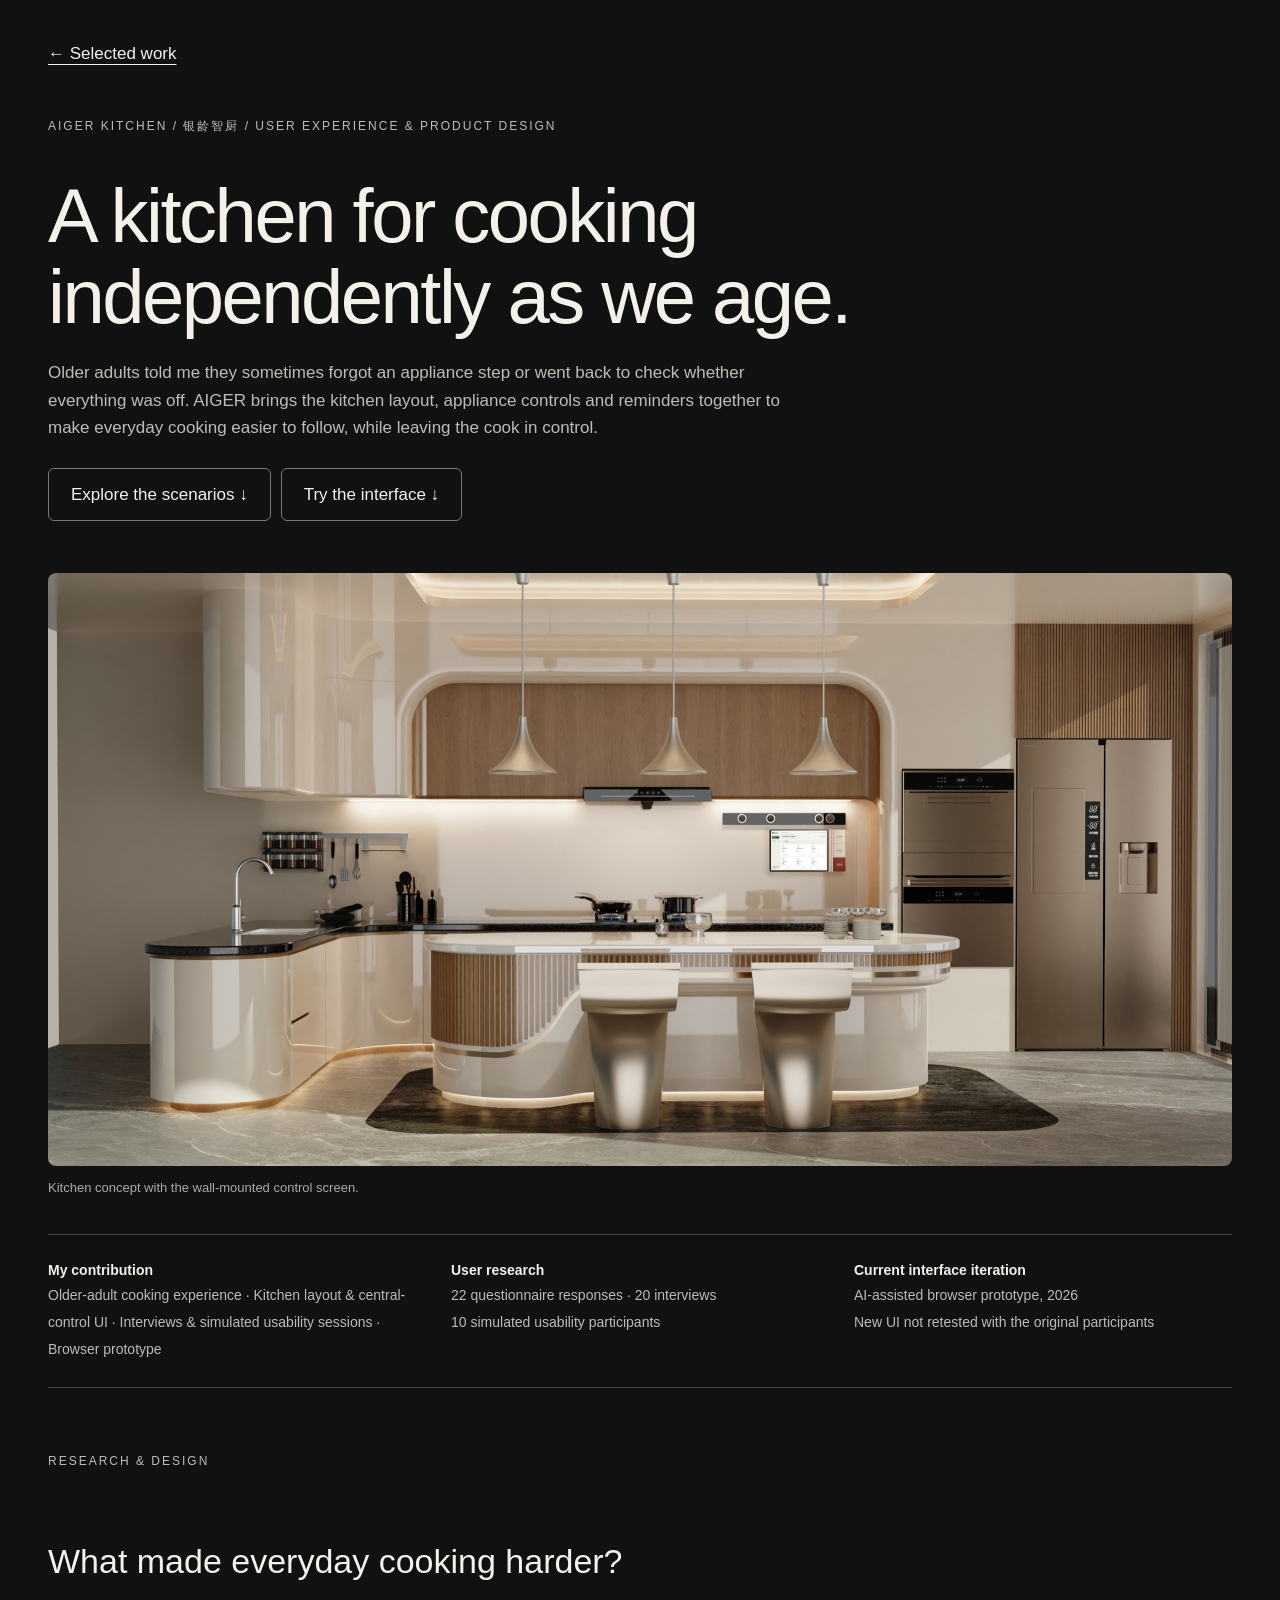
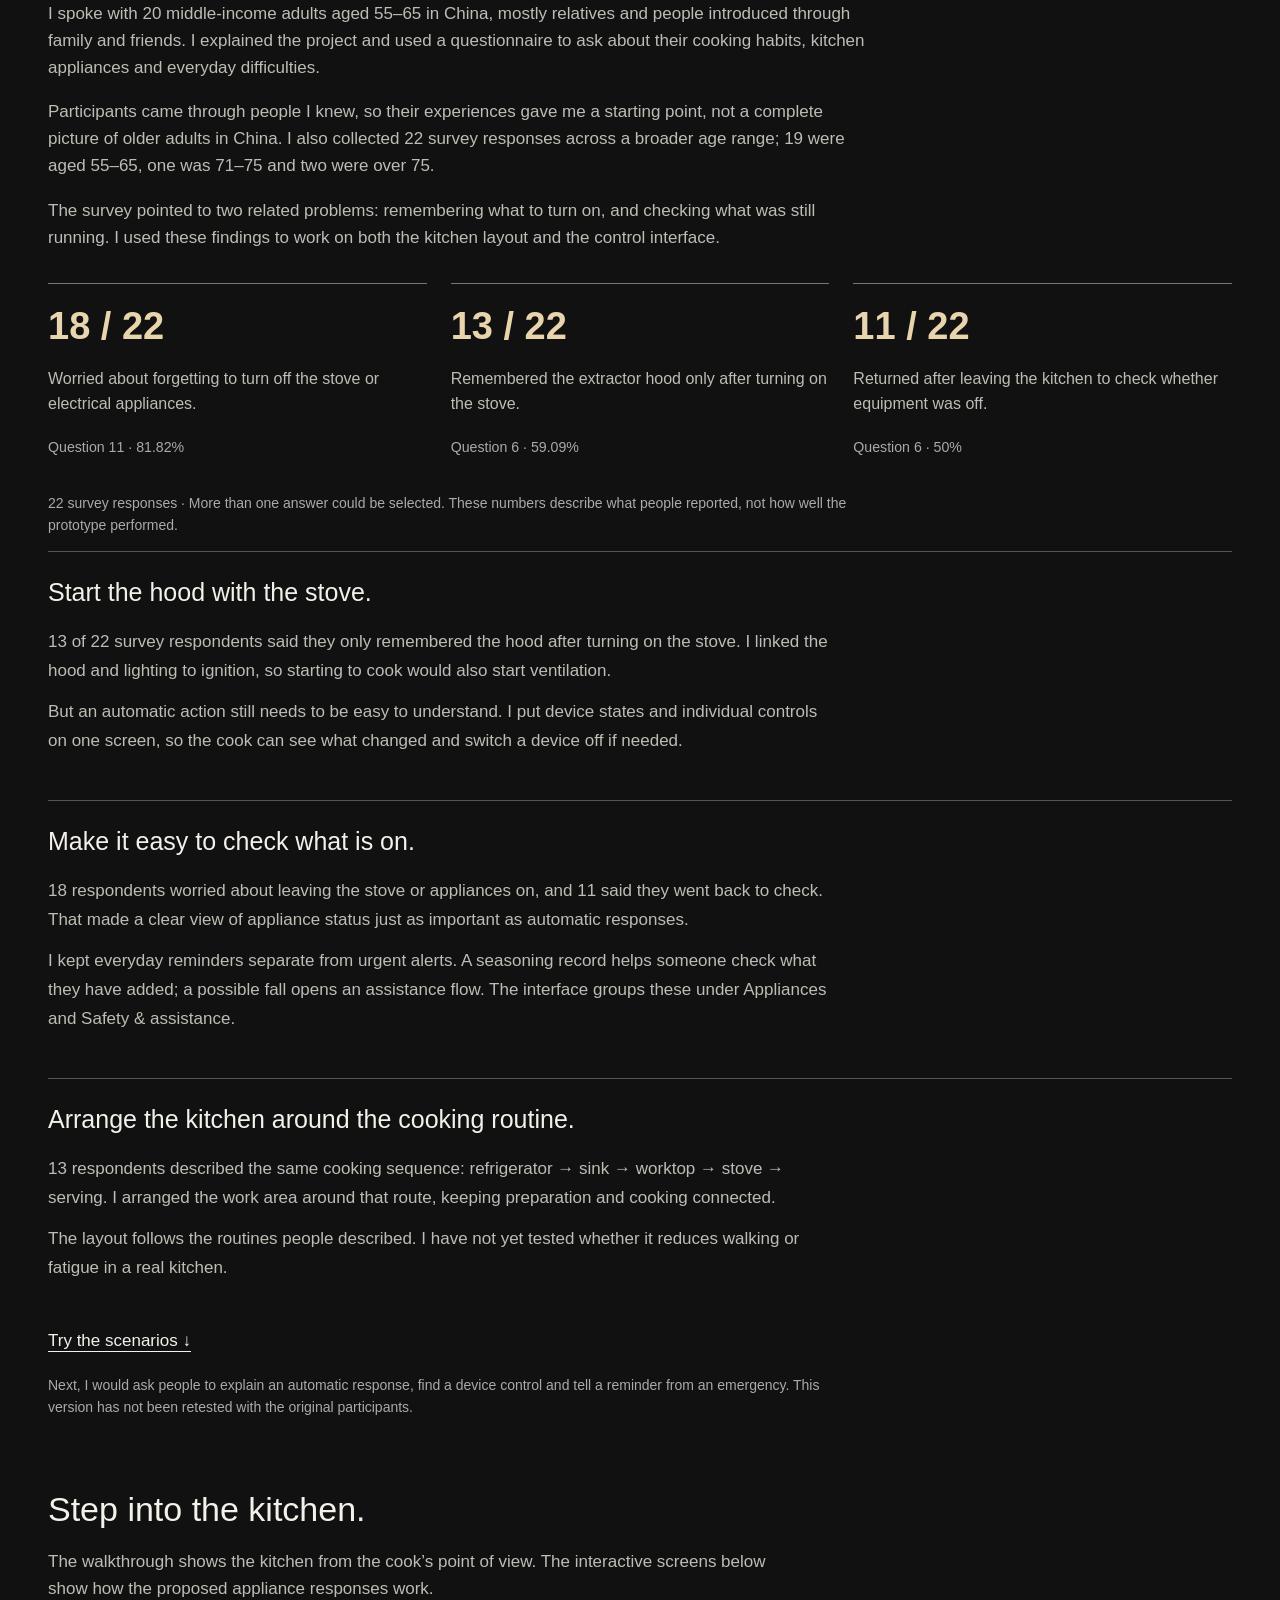
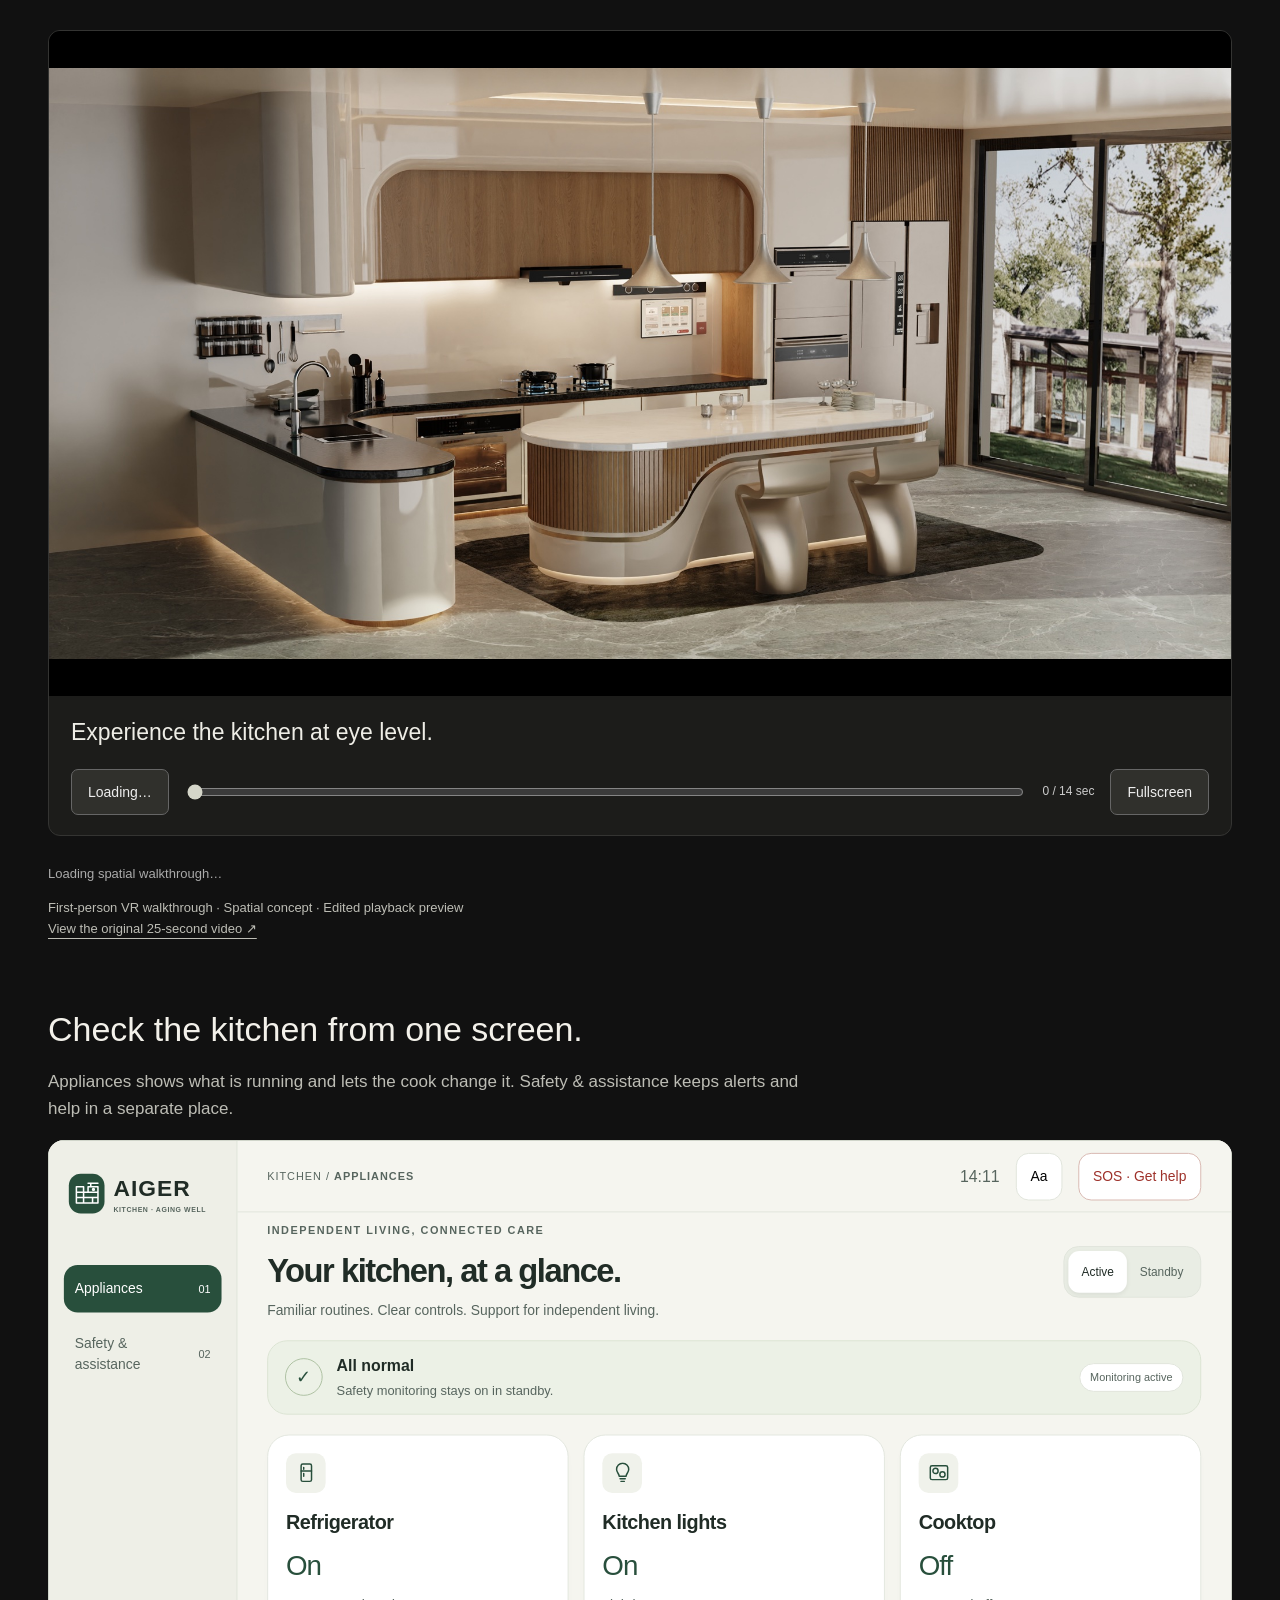
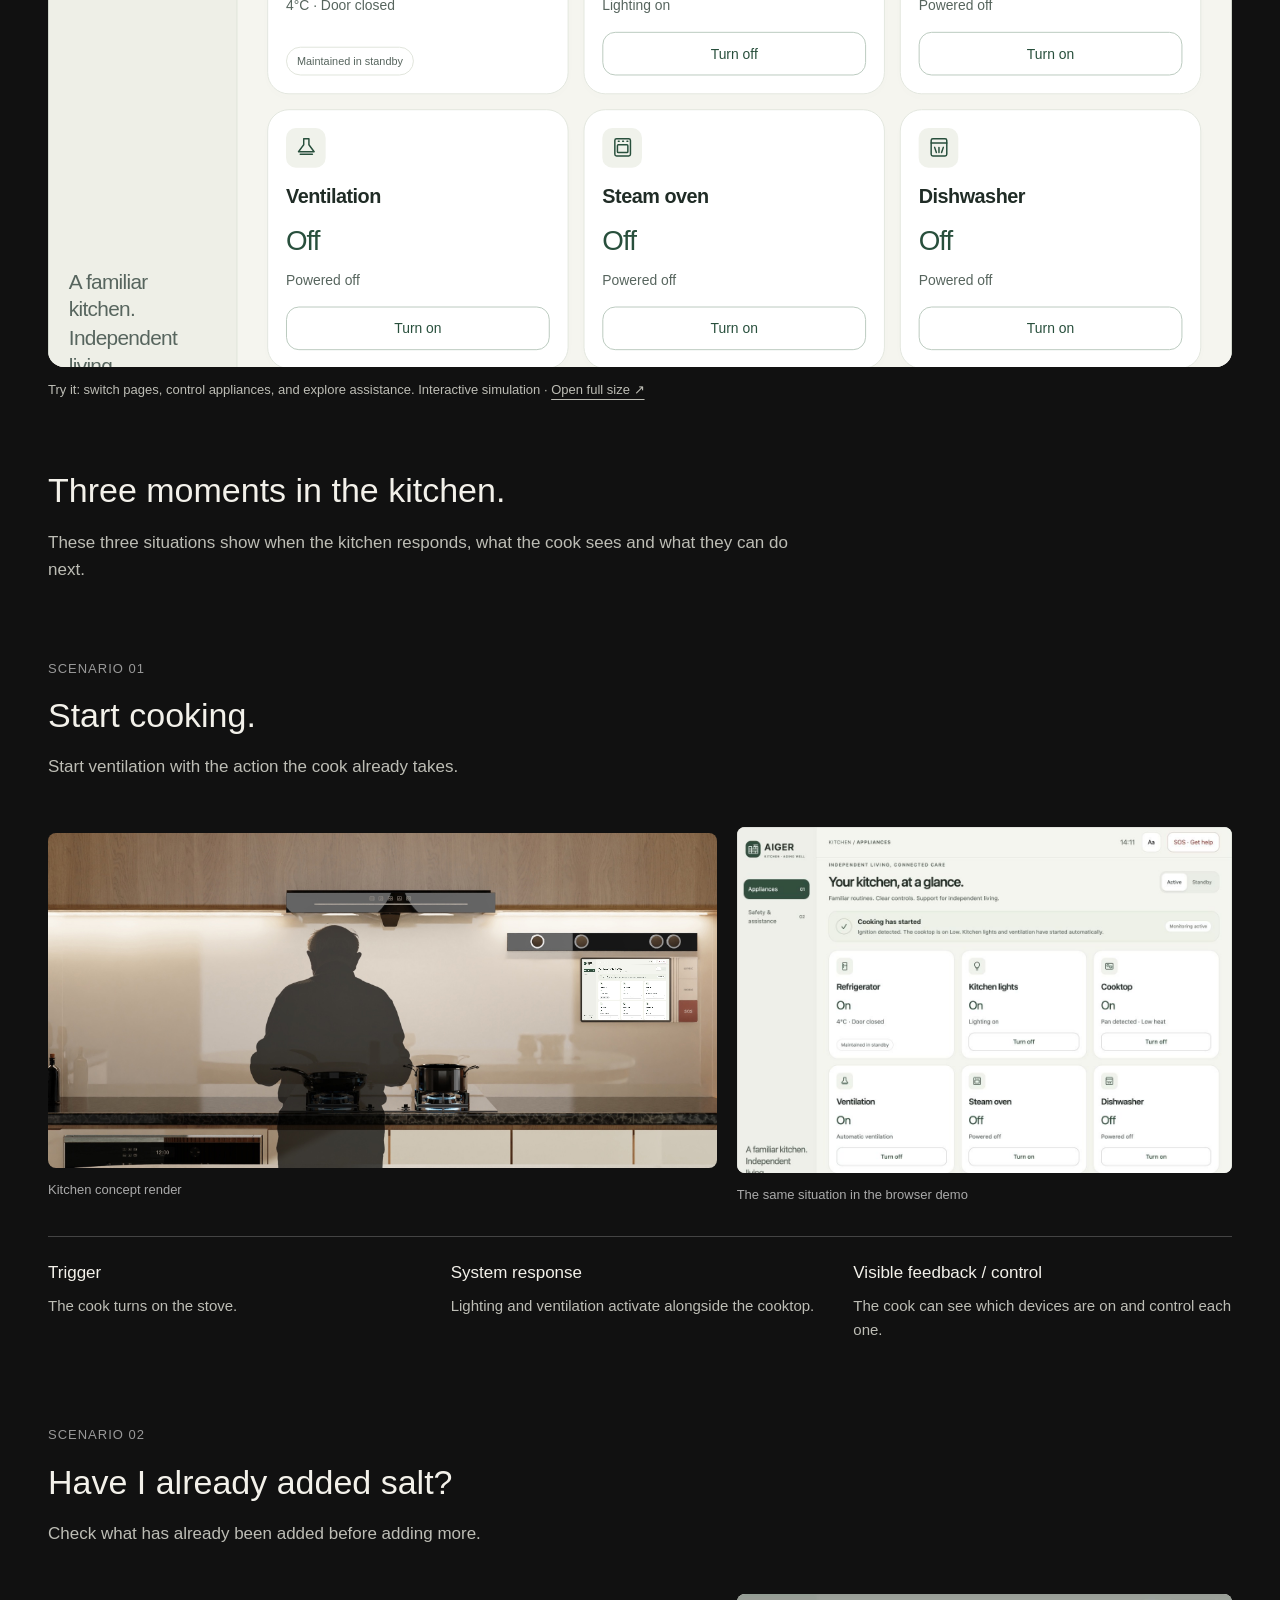
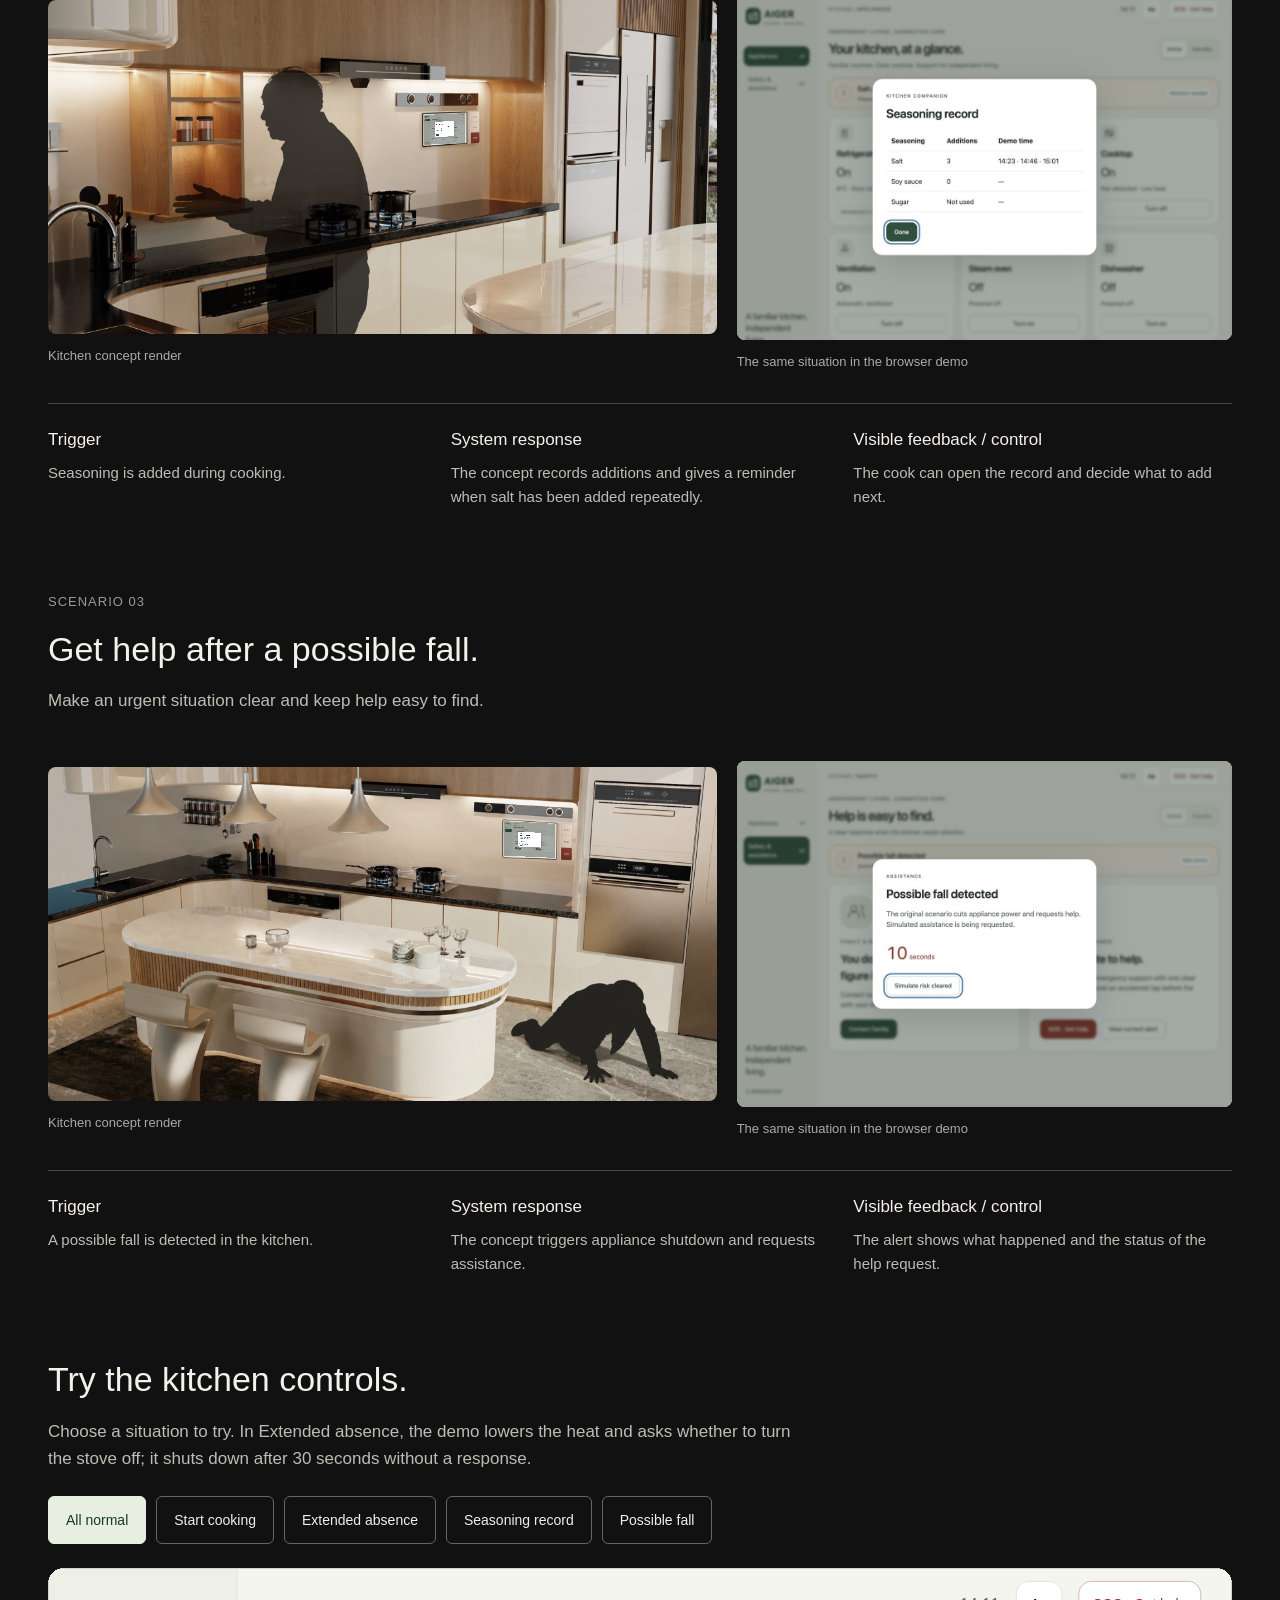
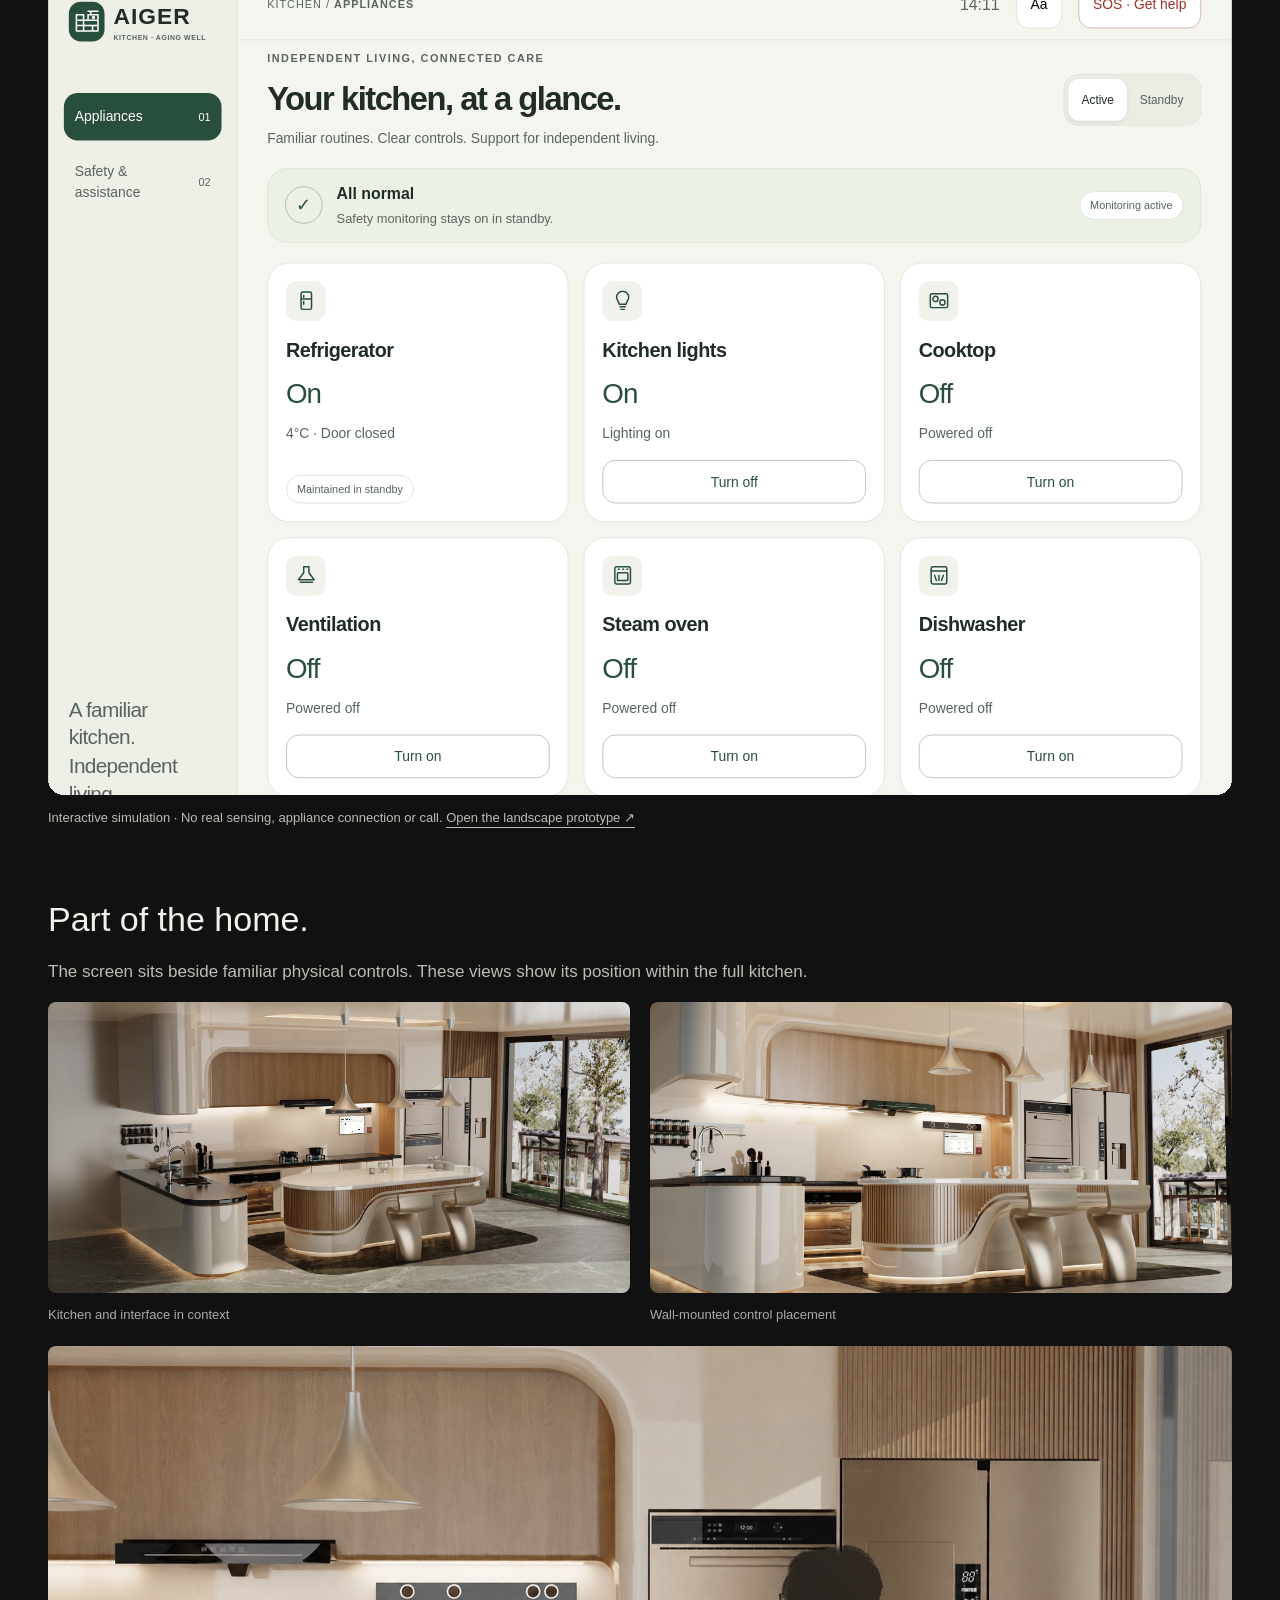
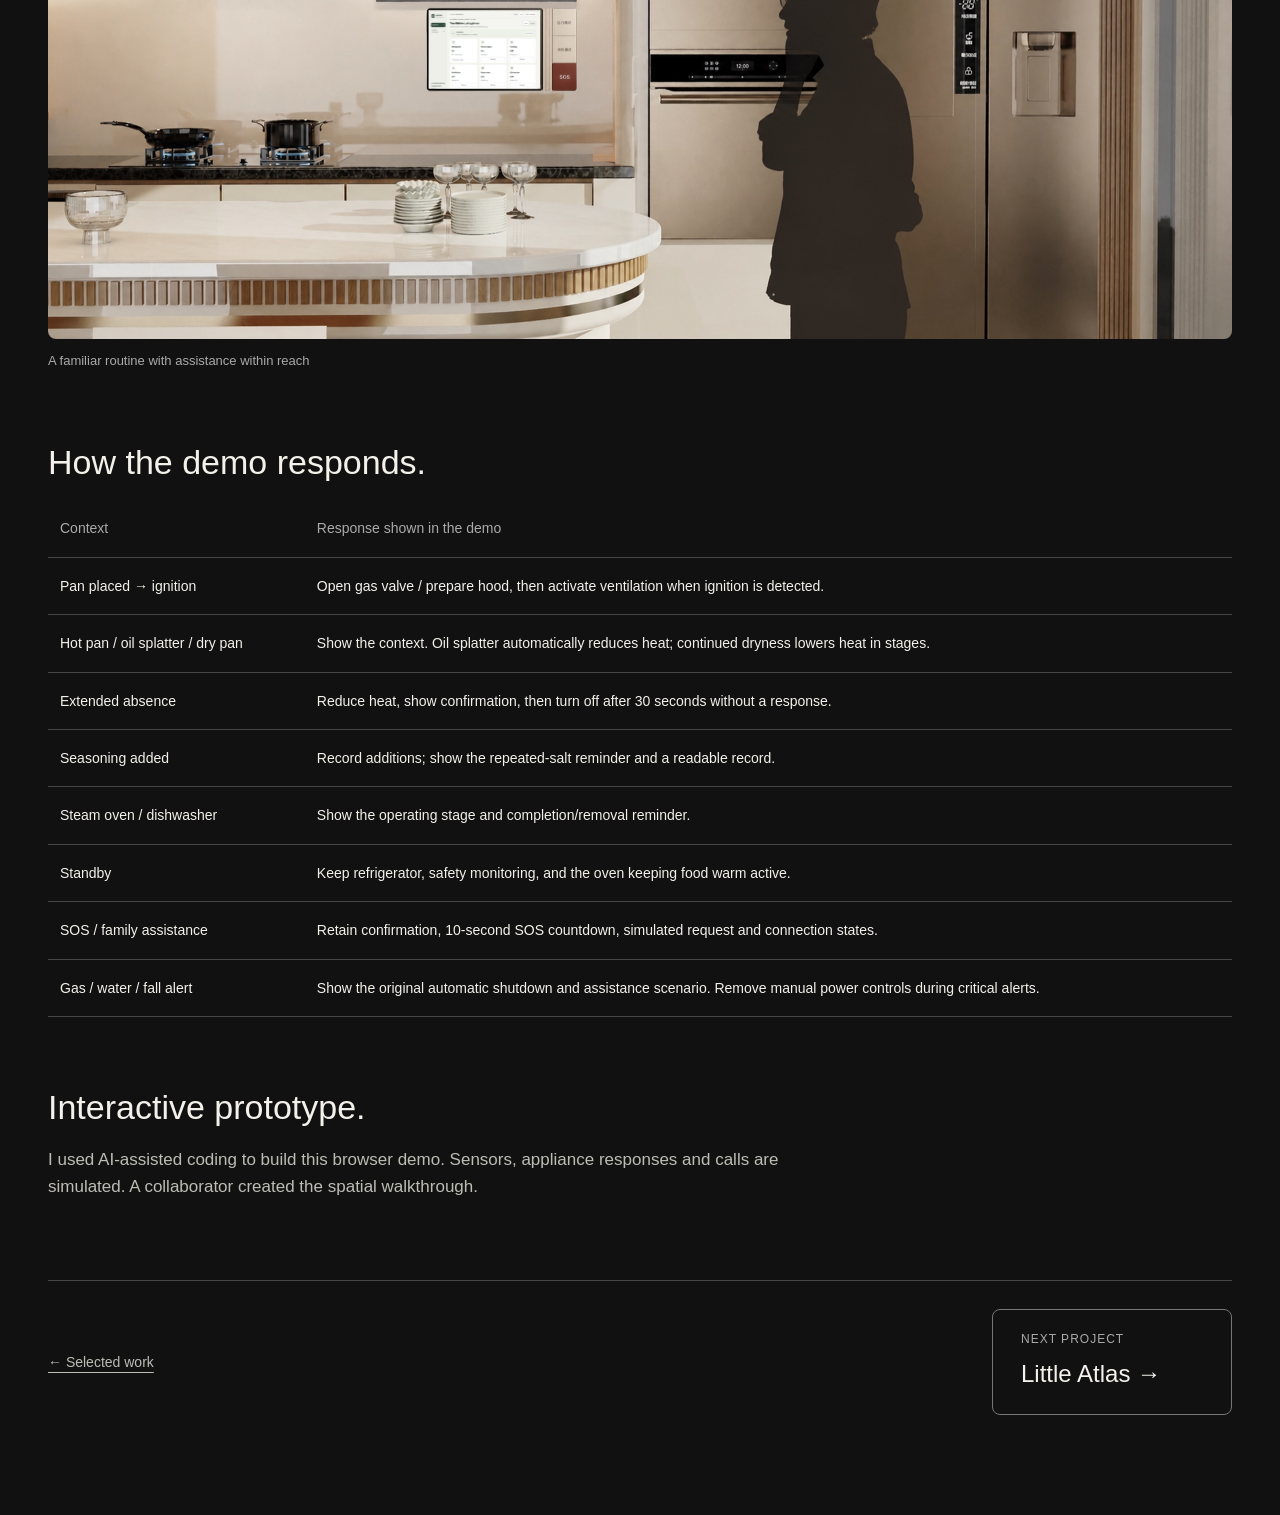
==== commit 5d88ed80: "Rewrite portfolio copy in plain language and document AIGER recruitment" ====
--- a/aiger-notes.html
+++ b/aiger-notes.html
@@ -1 +1 @@
-<!doctype html><html lang="en"><head><meta charset="utf-8"><meta name="viewport" content="width=device-width,initial-scale=1"><title>AIGER Kitchen — Krystal Lu</title><style>*{box-sizing:border-box}html{scroll-behavior:smooth}body{margin:0;background:#111;color:#f3f1ea;font:17px/1.6 -apple-system,BlinkMacSystemFont,"Segoe UI",sans-serif}main{max-width:1240px;margin:auto;padding:40px 28px 100px}a{color:inherit;text-underline-offset:5px}h1{font-size:clamp(42px,6vw,76px);line-height:1.06;letter-spacing:-2.5px;font-weight:500;margin:40px 0 22px}h2{font-size:34px;line-height:1.2;font-weight:500;margin:70px 0 18px}h3{font-weight:500;font-size:23px;line-height:1.3}p{color:#bdbdb5;max-width:760px}.label{font-size:12px;letter-spacing:2px;margin-top:50px}.facts{display:grid;grid-template-columns:repeat(3,1fr);border-top:1px solid #444;border-bottom:1px solid #444;padding:24px 0;gap:25px;margin:35px 0}.facts b{display:block;font-size:14px}.facts span{color:#bbb;font-size:14px}.cta{display:inline-block;border:1px solid #777;padding:12px 22px;border-radius:6px;text-decoration:none;margin:10px 10px 22px 0}figure{margin:30px 0}img{display:block;width:100%;height:auto;border-radius:8px}figcaption{font-size:13px;color:#aaa;margin-top:12px}.scene-pair{display:grid;grid-template-columns:1.35fr 1fr;gap:20px;align-items:center}.scene-pair img{aspect-ratio:2;object-fit:contain}.scene-pair .ui img{aspect-ratio:1194/834;background:#eeefe8}.steps{display:grid;grid-template-columns:repeat(3,1fr);gap:24px;border-top:1px solid #444;padding-top:22px}.steps b{display:block;font-weight:500}.steps p{font-size:15px;margin:8px 0}.scene{margin:75px 0}.scene h2{margin-top:16px;margin-bottom:14px}.number{color:#999;font-size:13px;letter-spacing:1px}.gallery{display:grid;grid-template-columns:1fr 1fr;gap:20px}.gallery figure:last-child{grid-column:1/-1}.gallery figure{margin:0}.scene-controls{display:flex;gap:10px;flex-wrap:wrap;margin:24px 0}.scene-controls button{font:inherit;font-size:14px;padding:12px 17px;border:1px solid #666;border-radius:6px;background:transparent;color:#eee;cursor:pointer}.scene-controls button[aria-pressed=true]{background:#e8eee0;color:#173a2b;border-color:#e8eee0}.prototype-shell{width:100%;overflow:auto;background:#eeefe8;border-radius:16px}iframe{display:block;width:1194px;height:834px;border:0;transform-origin:top left}.prototype-note{font-size:13px}table{border-collapse:collapse;width:100%;font-size:14px}th,td{text-align:left;vertical-align:top;padding:17px 12px;border-bottom:1px solid #444}th{color:#aaa;font-weight:400}@media(max-width:700px){main{padding:24px 18px 70px}.facts,.scene-pair,.steps,.gallery{grid-template-columns:1fr}.gallery figure:last-child{grid-column:auto}h1{letter-spacing:-1.5px}h2{font-size:28px}.scene{margin:55px 0}table{font-size:12px}td,th{padding:12px 5px}}</style><link rel="stylesheet" href="aiger-scenes.css"><link rel="stylesheet" href="video-speed.css"><script src="video-speed.js" defer></script><link rel="stylesheet" href="case-decisions.css"><link rel="stylesheet" href="project-navigation.css"></head><body><main><a href="index.html#one">← Selected work</a><p class="label">AIGER KITCHEN / 银龄智厨 / USER EXPERIENCE & PRODUCT DESIGN</p><h1>A kitchen that adapts.<br>Independence that stays.</h1><p>Older adults want to keep cooking independently, but remembering separate appliance steps and repeatedly checking equipment can make the routine more demanding. AIGER brings the kitchen layout, appliance controls and situational assistance together to support familiar cooking routines and keep help within reach.</p><a class="cta" href="#scenarios">Explore the scenarios ↓</a><a class="cta" href="#prototype">Try the interface ↓</a><figure><div class="kitchen-scene" data-quad='[[1251, 445], [1347, 445], [1347, 512], [1251, 512]]'><img class="kitchen-render" src="assets/aiger-scenes/front.jpg" alt="AIGER kitchen concept with its wall-mounted control interface" loading="eager"><img class="screen-ui" src="assets/aiger-scenes/ui-normal.jpg" alt="" aria-hidden="true"></div><figcaption>Spatial concept render with the refined two-screen interface.</figcaption></figure><div class="facts"><div><b>My contribution</b><span>Older-adult cooking experience · Kitchen layout &amp; central-control UI · Interviews &amp; simulated usability sessions · Browser prototype</span></div><div><b>User research</b><span>22 questionnaire responses · 20 interviews<br>10 simulated usability participants</span></div><div><b>Current interface iteration</b><span>AI-assisted browser prototype, 2026<br>New UI not retested with the original participants</span></div></div><section class="decision-study" id="decisions"><p class="label">RESEARCH &amp; DESIGN</p><h2>Help with the routine.<br>Leave room for the cook.</h2><p>I interviewed middle-income adults aged 55–65 about their cooking routines and gathered 22 questionnaire responses. The questionnaire reached a broader age range: 19 respondents were 55–65, one was 71–75 and two were over 75. The project also included 20 interviews and simulated central-control usability sessions with 10 participants.</p><p>The questionnaire revealed a pattern of checking and remembering alongside cooking. This shifted the design emphasis toward visible appliance states and assistance that begins with familiar actions.</p><div class="survey-findings"><article><strong>18 / 22</strong><p>Worried about forgetting to turn off the stove or electrical appliances.</p><small>Question 11 · 81.82%</small></article><article><strong>13 / 22</strong><p>Remembered the extractor hood only after turning on the stove.</p><small>Question 6 · 59.09%</small></article><article><strong>11 / 22</strong><p>Returned after leaving the kitchen to check whether equipment was off.</p><small>Question 6 · 50%</small></article></div><p class="decision-status">Questionnaire findings · 22 valid responses · Multiple selections allowed. These are self-reported behaviors and concerns, not measurements of prototype performance.</p><article class="decision-card"><h3>One action. A visible response.</h3><p>In Question 6, 13 of 22 respondents reported remembering the extractor hood only after switching on the stove. I used the familiar stove action as the starting point for coordinated ventilation and lighting, reducing the need to remember a separate step.</p><p>I brought the appliance states into one overview so that convenience would not come at the cost of visibility. Each device remains accessible from the same screen. The cooking scenario lets you inspect this response in the browser prototype.</p></article><article class="decision-card"><h3>A reminder is different from an emergency.</h3><p>Safety was prominent in the questionnaire: 18 of 22 respondents worried about forgetting to turn off the stove or appliances, and 11 reported returning to check equipment after leaving. This supported making appliance states easy to inspect. I also kept routine reminders distinct from urgent assistance.</p><p>The seasoning view makes previous additions readable, while the fall scenario presents a clear alert and assistance states. Two destinations—Appliances and Safety &amp; assistance—separate everyday control from situations that need attention.</p></article><article class="decision-card"><h3>A shorter path through the kitchen.</h3><p>In Question 10, 13 of 22 respondents described the sequence refrigerator → sink → worktop → stove → serving. I used this sequence to organize the continuous work area around food preparation and cooking, rather than treating appliances as isolated products.</p><p>The layout is a design response to reported routines; reduced walking distance and fatigue still need evaluation in the physical space.</p></article><a href="#prototype">Try the scenarios ↓</a><p class="decision-status">Next, I would test whether users can explain an automatic action, find a device control and distinguish a reminder from an emergency. The current interface has not been retested with the original participants.</p></section><section id="spatial-walkthrough"><h2>Step into the kitchen.</h2><p>A first-person VR walkthrough complements the spatial renders with a view from inside the kitchen. It shows the cooking area and surrounding appliances; the interface and automatic responses are demonstrated separately below.</p><div class="vr-preview"><video playsinline preload="metadata" poster="assets/aiger-scenes/angle.jpg" data-source="assets/aiger-scenes/kitchen-vr.mov" aria-label="First-person kitchen VR spatial walkthrough"></video><p class="vr-caption">Experience the kitchen at eye level.</p><div class="vr-toolbar"><button class="vr-play" type="button">Loading…</button><input type="range" min="0" max="14" step="0.1" value="0" aria-label="Walkthrough playback position"><span class="vr-time">0 / 14 sec</span><button class="vr-fullscreen" type="button" aria-label="View walkthrough fullscreen">Fullscreen</button></div></div><p class="vr-status" role="status">Loading spatial walkthrough…</p><p style="font-size:13px">First-person VR walkthrough · Spatial concept · Edited playback preview<br><a href="assets/aiger-scenes/kitchen-vr.mov">View the original 25-second video ↗</a></p></section><h2>A calm, readable control surface.</h2><p>Two destinations: Appliances, and Safety & assistance. The landscape interface brings safety status above a consistent appliance overview.</p><div class="prototype-shell" id="hands-on-ui"><iframe title="Try the AIGER landscape iPad interface" src="aiger.html" loading="lazy"></iframe></div><p class="prototype-note">Try it: switch pages, control appliances, and explore assistance. Interactive simulation · <a href="aiger.html">Open full size ↗</a></p><h2 id="scenarios">Support begins with the situation.</h2><p>The central interface connects what is happening in the room with what the kitchen does next. These concept scenarios show the trigger, visible response and user control.</p><section class="scene"><p class="number">SCENARIO 01</p><h2>Start cooking naturally.</h2><p>Coordinate familiar actions to reduce separate steps.</p><div class="scene-pair"><figure><div class="kitchen-scene" data-quad='[[1636, 387], [1900, 386], [1900, 572], [1636, 572]]'><img class="kitchen-render" src="assets/aiger-scenes/cooking.jpg" alt="Kitchen scene: Start cooking naturally." loading="lazy"><img class="screen-ui" src="assets/aiger-scenes/ui-cooking.jpg" alt="" aria-hidden="true"></div><figcaption>In-context concept visualization</figcaption></figure><figure class="ui"><img loading="lazy" src="assets/aiger-scenes/ui-cooking.jpg" alt="Actual browser interface for this scenario"><figcaption>Readable detail from the working browser prototype</figcaption></figure></div><div class="steps"><div><b>Trigger</b><p>The cook turns on the stove.</p></div><div><b>System response</b><p>Lighting and ventilation activate alongside the cooktop.</p></div><div><b>Visible feedback / control</b><p>The appliance overview explains what is on; each device remains controllable.</p></div></div></section><section class="scene"><p class="number">SCENARIO 02</p><h2>A record when memory needs support.</h2><p>Support a decision without taking the decision away.</p><div class="scene-pair"><figure><div class="kitchen-scene" data-quad='[[1151, 352], [1278, 346], [1278, 438], [1151, 443]]'><img class="kitchen-render" src="assets/aiger-scenes/seasoning.jpg" alt="Kitchen scene: A record when memory needs support." loading="lazy"><img class="screen-ui" src="assets/aiger-scenes/ui-seasoning.jpg" alt="" aria-hidden="true"></div><figcaption>In-context concept visualization</figcaption></figure><figure class="ui"><img loading="lazy" src="assets/aiger-scenes/ui-seasoning.jpg" alt="Actual browser interface for this scenario"><figcaption>Readable detail from the working browser prototype</figcaption></figure></div><div class="steps"><div><b>Trigger</b><p>Seasoning is added during cooking.</p></div><div><b>System response</b><p>The system records additions and flags repeated salt additions.</p></div><div><b>Visible feedback / control</b><p>A readable record lets the cook check before adding more.</p></div></div></section><section class="scene"><p class="number">SCENARIO 03</p><h2>Escalate when help is needed.</h2><p>Match the level of intervention to the seriousness of the situation.</p><div class="scene-pair"><figure><div class="kitchen-scene" data-quad='[[1396, 166], [1553, 174], [1553, 278], [1396, 271]]'><img class="kitchen-render" src="assets/aiger-scenes/fall.jpg" alt="Kitchen scene: Escalate when help is needed." loading="lazy"><img class="screen-ui" src="assets/aiger-scenes/ui-fall.jpg" alt="" aria-hidden="true"></div><figcaption>In-context concept visualization</figcaption></figure><figure class="ui"><img loading="lazy" src="assets/aiger-scenes/ui-fall.jpg" alt="Actual browser interface for this scenario"><figcaption>Readable detail from the working browser prototype</figcaption></figure></div><div class="steps"><div><b>Trigger</b><p>A possible fall is detected in the kitchen.</p></div><div><b>System response</b><p>The concept triggers appliance shutdown and requests assistance.</p></div><div><b>Visible feedback / control</b><p>A clear alert makes the response visible while help is requested.</p></div></div></section><h2 id="prototype">See the response. Try the controls.</h2><p>Choose a simulated situation, then interact with the same two-page interface. Extended absence reduces heat and opens the original 30-second shutdown confirmation.</p><div class="scene-controls" role="group" aria-label="Portfolio simulation scenarios"><button data-scene="normal" aria-pressed="true">All normal</button><button data-scene="cooking" aria-pressed="false">Start cooking</button><button data-scene="away" aria-pressed="false">Extended absence</button><button data-scene="seasoning" aria-pressed="false">Seasoning record</button><button data-scene="fall" aria-pressed="false">Possible fall</button></div><div class="prototype-shell"><iframe id="prototype-frame" title="AIGER landscape iPad interactive prototype" src="aiger.html"></iframe></div><p class="prototype-note">Interactive simulation · No real sensing, appliance connection or call. <a href="aiger.html">Open the landscape prototype ↗</a></p><h2>Part of the home.</h2><p>The wall-mounted interface sits alongside familiar physical controls. The spatial views show how the digital experience fits into the kitchen.</p><div class="gallery"><figure><div class="kitchen-scene" data-quad='[[1028, 405], [1112, 401], [1112, 460], [1028, 465]]'><img class="kitchen-render" src="assets/aiger-scenes/angle.jpg" alt="Angled kitchen concept view" loading="lazy"><img class="screen-ui" src="assets/aiger-scenes/ui-normal.jpg" alt="" aria-hidden="true"></div><figcaption>Kitchen and interface in context</figcaption></figure><figure><div class="kitchen-scene" data-quad='[[1037, 462], [1136, 465], [1136, 530], [1037, 527]]'><img class="kitchen-render" src="assets/aiger-scenes/low.jpg" alt="Lower kitchen concept view" loading="lazy"><img class="screen-ui" src="assets/aiger-scenes/ui-normal.jpg" alt="" aria-hidden="true"></div><figcaption>Wall-mounted control placement</figcaption></figure><figure><div class="kitchen-scene" data-quad='[[660, 458], [849, 458], [849, 592], [660, 592]]'><img class="kitchen-render" src="assets/aiger-scenes/standing.jpg" alt="Elder standing near the AIGER kitchen interface" loading="lazy"><img class="screen-ui" src="assets/aiger-scenes/ui-normal.jpg" alt="" aria-hidden="true"></div><figcaption>A familiar routine with assistance within reach</figcaption></figure></div><h2 id="logic">Original interaction rules, retained.</h2><table><thead><tr><th>Context</th><th>Original response retained in demo</th></tr></thead><tbody><tr><td>Pan placed → ignition</td><td>Open gas valve / prepare hood, then activate ventilation when ignition is detected.</td></tr><tr><td>Hot pan / oil splatter / dry pan</td><td>Show the context. Oil splatter automatically reduces heat; continued dryness lowers heat in stages.</td></tr><tr><td>Extended absence</td><td>Reduce heat, show confirmation, then turn off after 30 seconds without a response.</td></tr><tr><td>Seasoning added</td><td>Record additions; show the repeated-salt reminder and a readable record.</td></tr><tr><td>Steam oven / dishwasher</td><td>Show the operating stage and completion/removal reminder.</td></tr><tr><td>Standby</td><td>Keep refrigerator, safety monitoring, and the oven keeping food warm active.</td></tr><tr><td>SOS / family assistance</td><td>Retain confirmation, 10-second SOS countdown, simulated request and connection states.</td></tr><tr><td>Gas / water / fall alert</td><td>Show the original automatic shutdown and assistance scenario. Remove manual power controls during critical alerts.</td></tr></tbody></table><h2>Interactive prototype.</h2><p>The AI-assisted browser prototype simulates sensing, appliance responses and assistance calls. The spatial walkthrough was created by a collaborator.</p><nav class="project-next" aria-label="Project navigation"><a class="project-next-home" href="index.html">← Selected work</a><a class="project-next-button" href="little-atlas.html"><span>Next project</span><strong>Little Atlas →</strong></a></nav></main><script>const frame=document.querySelector('#prototype-frame'),shell=frame.closest('.prototype-shell');function fit(){const scale=Math.min(1,shell.clientWidth/1194);frame.style.transform=`scale(${scale})`;shell.style.height=`${834*scale}px`;}new ResizeObserver(fit).observe(shell);fit();const handsOn=document.querySelector('#hands-on-ui'),handsOnFrame=handsOn.querySelector('iframe');function fitHandsOn(){const scale=Math.min(1,handsOn.clientWidth/1194);handsOnFrame.style.transform=`scale(${scale})`;handsOn.style.height=`${834*scale}px`;}new ResizeObserver(fitHandsOn).observe(handsOn);fitHandsOn();document.querySelectorAll('[data-scene]').forEach(button=>button.addEventListener('click',()=>{document.querySelectorAll('[data-scene]').forEach(b=>b.setAttribute('aria-pressed',b===button));frame.contentWindow.postMessage({type:'aiger-scene',scene:button.dataset.scene},location.origin);}));</script><script src="aiger-scenes.js"></script><script src="aiger-vr.js"></script></body></html>+<!doctype html><html lang="en"><head><meta charset="utf-8"><meta name="viewport" content="width=device-width,initial-scale=1"><title>AIGER Kitchen — Krystal Lu</title><style>*{box-sizing:border-box}html{scroll-behavior:smooth}body{margin:0;background:#111;color:#f3f1ea;font:17px/1.6 -apple-system,BlinkMacSystemFont,"Segoe UI",sans-serif}main{max-width:1240px;margin:auto;padding:40px 28px 100px}a{color:inherit;text-underline-offset:5px}h1{font-size:clamp(42px,6vw,76px);line-height:1.06;letter-spacing:-2.5px;font-weight:500;margin:40px 0 22px}h2{font-size:34px;line-height:1.2;font-weight:500;margin:70px 0 18px}h3{font-weight:500;font-size:23px;line-height:1.3}p{color:#bdbdb5;max-width:760px}.label{font-size:12px;letter-spacing:2px;margin-top:50px}.facts{display:grid;grid-template-columns:repeat(3,1fr);border-top:1px solid #444;border-bottom:1px solid #444;padding:24px 0;gap:25px;margin:35px 0}.facts b{display:block;font-size:14px}.facts span{color:#bbb;font-size:14px}.cta{display:inline-block;border:1px solid #777;padding:12px 22px;border-radius:6px;text-decoration:none;margin:10px 10px 22px 0}figure{margin:30px 0}img{display:block;width:100%;height:auto;border-radius:8px}figcaption{font-size:13px;color:#aaa;margin-top:12px}.scene-pair{display:grid;grid-template-columns:1.35fr 1fr;gap:20px;align-items:center}.scene-pair img{aspect-ratio:2;object-fit:contain}.scene-pair .ui img{aspect-ratio:1194/834;background:#eeefe8}.steps{display:grid;grid-template-columns:repeat(3,1fr);gap:24px;border-top:1px solid #444;padding-top:22px}.steps b{display:block;font-weight:500}.steps p{font-size:15px;margin:8px 0}.scene{margin:75px 0}.scene h2{margin-top:16px;margin-bottom:14px}.number{color:#999;font-size:13px;letter-spacing:1px}.gallery{display:grid;grid-template-columns:1fr 1fr;gap:20px}.gallery figure:last-child{grid-column:1/-1}.gallery figure{margin:0}.scene-controls{display:flex;gap:10px;flex-wrap:wrap;margin:24px 0}.scene-controls button{font:inherit;font-size:14px;padding:12px 17px;border:1px solid #666;border-radius:6px;background:transparent;color:#eee;cursor:pointer}.scene-controls button[aria-pressed=true]{background:#e8eee0;color:#173a2b;border-color:#e8eee0}.prototype-shell{width:100%;overflow:auto;background:#eeefe8;border-radius:16px}iframe{display:block;width:1194px;height:834px;border:0;transform-origin:top left}.prototype-note{font-size:13px}table{border-collapse:collapse;width:100%;font-size:14px}th,td{text-align:left;vertical-align:top;padding:17px 12px;border-bottom:1px solid #444}th{color:#aaa;font-weight:400}@media(max-width:700px){main{padding:24px 18px 70px}.facts,.scene-pair,.steps,.gallery{grid-template-columns:1fr}.gallery figure:last-child{grid-column:auto}h1{letter-spacing:-1.5px}h2{font-size:28px}.scene{margin:55px 0}table{font-size:12px}td,th{padding:12px 5px}}</style><link rel="stylesheet" href="aiger-scenes.css"><link rel="stylesheet" href="video-speed.css"><script src="video-speed.js" defer></script><link rel="stylesheet" href="case-decisions.css"><link rel="stylesheet" href="project-navigation.css"></head><body><main><a href="index.html#one">← Selected work</a><p class="label">AIGER KITCHEN / 银龄智厨 / USER EXPERIENCE & PRODUCT DESIGN</p><h1>A kitchen for cooking<br>independently as we age.</h1><p>Older adults told me they sometimes forgot an appliance step or went back to check whether everything was off. AIGER brings the kitchen layout, appliance controls and reminders together to make everyday cooking easier to follow, while leaving the cook in control.</p><a class="cta" href="#scenarios">Explore the scenarios ↓</a><a class="cta" href="#prototype">Try the interface ↓</a><figure><div class="kitchen-scene" data-quad='[[1251, 445], [1347, 445], [1347, 512], [1251, 512]]'><img class="kitchen-render" src="assets/aiger-scenes/front.jpg" alt="AIGER kitchen concept with its wall-mounted control interface" loading="eager"><img class="screen-ui" src="assets/aiger-scenes/ui-normal.jpg" alt="" aria-hidden="true"></div><figcaption>Kitchen concept with the wall-mounted control screen.</figcaption></figure><div class="facts"><div><b>My contribution</b><span>Older-adult cooking experience · Kitchen layout &amp; central-control UI · Interviews &amp; simulated usability sessions · Browser prototype</span></div><div><b>User research</b><span>22 questionnaire responses · 20 interviews<br>10 simulated usability participants</span></div><div><b>Current interface iteration</b><span>AI-assisted browser prototype, 2026<br>New UI not retested with the original participants</span></div></div><section class="decision-study" id="decisions"><p class="label">RESEARCH &amp; DESIGN</p><h2>What made everyday cooking harder?</h2><p>I spoke with 20 middle-income adults aged 55–65 in China, mostly relatives and people introduced through family and friends. I explained the project and used a questionnaire to ask about their cooking habits, kitchen appliances and everyday difficulties.</p><p>Participants came through people I knew, so their experiences gave me a starting point, not a complete picture of older adults in China. I also collected 22 survey responses across a broader age range; 19 were aged 55–65, one was 71–75 and two were over 75.</p><p>The survey pointed to two related problems: remembering what to turn on, and checking what was still running. I used these findings to work on both the kitchen layout and the control interface.</p><div class="survey-findings"><article><strong>18 / 22</strong><p>Worried about forgetting to turn off the stove or electrical appliances.</p><small>Question 11 · 81.82%</small></article><article><strong>13 / 22</strong><p>Remembered the extractor hood only after turning on the stove.</p><small>Question 6 · 59.09%</small></article><article><strong>11 / 22</strong><p>Returned after leaving the kitchen to check whether equipment was off.</p><small>Question 6 · 50%</small></article></div><p class="decision-status">22 survey responses · More than one answer could be selected. These numbers describe what people reported, not how well the prototype performed.</p><article class="decision-card"><h3>Start the hood with the stove.</h3><p>13 of 22 survey respondents said they only remembered the hood after turning on the stove. I linked the hood and lighting to ignition, so starting to cook would also start ventilation.</p><p>But an automatic action still needs to be easy to understand. I put device states and individual controls on one screen, so the cook can see what changed and switch a device off if needed.</p></article><article class="decision-card"><h3>Make it easy to check what is on.</h3><p>18 respondents worried about leaving the stove or appliances on, and 11 said they went back to check. That made a clear view of appliance status just as important as automatic responses.</p><p>I kept everyday reminders separate from urgent alerts. A seasoning record helps someone check what they have added; a possible fall opens an assistance flow. The interface groups these under Appliances and Safety &amp; assistance.</p></article><article class="decision-card"><h3>Arrange the kitchen around the cooking routine.</h3><p>13 respondents described the same cooking sequence: refrigerator → sink → worktop → stove → serving. I arranged the work area around that route, keeping preparation and cooking connected.</p><p>The layout follows the routines people described. I have not yet tested whether it reduces walking or fatigue in a real kitchen.</p></article><a href="#prototype">Try the scenarios ↓</a><p class="decision-status">Next, I would ask people to explain an automatic response, find a device control and tell a reminder from an emergency. This version has not been retested with the original participants.</p></section><section id="spatial-walkthrough"><h2>Step into the kitchen.</h2><p>The walkthrough shows the kitchen from the cook’s point of view. The interactive screens below show how the proposed appliance responses work.</p><div class="vr-preview"><video playsinline preload="metadata" poster="assets/aiger-scenes/angle.jpg" data-source="assets/aiger-scenes/kitchen-vr.mov" aria-label="First-person kitchen VR spatial walkthrough"></video><p class="vr-caption">Experience the kitchen at eye level.</p><div class="vr-toolbar"><button class="vr-play" type="button">Loading…</button><input type="range" min="0" max="14" step="0.1" value="0" aria-label="Walkthrough playback position"><span class="vr-time">0 / 14 sec</span><button class="vr-fullscreen" type="button" aria-label="View walkthrough fullscreen">Fullscreen</button></div></div><p class="vr-status" role="status">Loading spatial walkthrough…</p><p style="font-size:13px">First-person VR walkthrough · Spatial concept · Edited playback preview<br><a href="assets/aiger-scenes/kitchen-vr.mov">View the original 25-second video ↗</a></p></section><h2>Check the kitchen from one screen.</h2><p>Appliances shows what is running and lets the cook change it. Safety &amp; assistance keeps alerts and help in a separate place.</p><div class="prototype-shell" id="hands-on-ui"><iframe title="Try the AIGER landscape iPad interface" src="aiger.html" loading="lazy"></iframe></div><p class="prototype-note">Try it: switch pages, control appliances, and explore assistance. Interactive simulation · <a href="aiger.html">Open full size ↗</a></p><h2 id="scenarios">Three moments in the kitchen.</h2><p>These three situations show when the kitchen responds, what the cook sees and what they can do next.</p><section class="scene"><p class="number">SCENARIO 01</p><h2>Start cooking.</h2><p>Start ventilation with the action the cook already takes.</p><div class="scene-pair"><figure><div class="kitchen-scene" data-quad='[[1636, 387], [1900, 386], [1900, 572], [1636, 572]]'><img class="kitchen-render" src="assets/aiger-scenes/cooking.jpg" alt="Kitchen scene: Start cooking." loading="lazy"><img class="screen-ui" src="assets/aiger-scenes/ui-cooking.jpg" alt="" aria-hidden="true"></div><figcaption>Kitchen concept render</figcaption></figure><figure class="ui"><img loading="lazy" src="assets/aiger-scenes/ui-cooking.jpg" alt="Actual browser interface for this scenario"><figcaption>The same situation in the browser demo</figcaption></figure></div><div class="steps"><div><b>Trigger</b><p>The cook turns on the stove.</p></div><div><b>System response</b><p>Lighting and ventilation activate alongside the cooktop.</p></div><div><b>Visible feedback / control</b><p>The cook can see which devices are on and control each one.</p></div></div></section><section class="scene"><p class="number">SCENARIO 02</p><h2>Have I already added salt?</h2><p>Check what has already been added before adding more.</p><div class="scene-pair"><figure><div class="kitchen-scene" data-quad='[[1151, 352], [1278, 346], [1278, 438], [1151, 443]]'><img class="kitchen-render" src="assets/aiger-scenes/seasoning.jpg" alt="Kitchen scene: Have I already added salt?" loading="lazy"><img class="screen-ui" src="assets/aiger-scenes/ui-seasoning.jpg" alt="" aria-hidden="true"></div><figcaption>Kitchen concept render</figcaption></figure><figure class="ui"><img loading="lazy" src="assets/aiger-scenes/ui-seasoning.jpg" alt="Actual browser interface for this scenario"><figcaption>The same situation in the browser demo</figcaption></figure></div><div class="steps"><div><b>Trigger</b><p>Seasoning is added during cooking.</p></div><div><b>System response</b><p>The concept records additions and gives a reminder when salt has been added repeatedly.</p></div><div><b>Visible feedback / control</b><p>The cook can open the record and decide what to add next.</p></div></div></section><section class="scene"><p class="number">SCENARIO 03</p><h2>Get help after a possible fall.</h2><p>Make an urgent situation clear and keep help easy to find.</p><div class="scene-pair"><figure><div class="kitchen-scene" data-quad='[[1396, 166], [1553, 174], [1553, 278], [1396, 271]]'><img class="kitchen-render" src="assets/aiger-scenes/fall.jpg" alt="Kitchen scene: Get help after a possible fall." loading="lazy"><img class="screen-ui" src="assets/aiger-scenes/ui-fall.jpg" alt="" aria-hidden="true"></div><figcaption>Kitchen concept render</figcaption></figure><figure class="ui"><img loading="lazy" src="assets/aiger-scenes/ui-fall.jpg" alt="Actual browser interface for this scenario"><figcaption>The same situation in the browser demo</figcaption></figure></div><div class="steps"><div><b>Trigger</b><p>A possible fall is detected in the kitchen.</p></div><div><b>System response</b><p>The concept triggers appliance shutdown and requests assistance.</p></div><div><b>Visible feedback / control</b><p>The alert shows what happened and the status of the help request.</p></div></div></section><h2 id="prototype">Try the kitchen controls.</h2><p>Choose a situation to try. In Extended absence, the demo lowers the heat and asks whether to turn the stove off; it shuts down after 30 seconds without a response.</p><div class="scene-controls" role="group" aria-label="Portfolio simulation scenarios"><button data-scene="normal" aria-pressed="true">All normal</button><button data-scene="cooking" aria-pressed="false">Start cooking</button><button data-scene="away" aria-pressed="false">Extended absence</button><button data-scene="seasoning" aria-pressed="false">Seasoning record</button><button data-scene="fall" aria-pressed="false">Possible fall</button></div><div class="prototype-shell"><iframe id="prototype-frame" title="AIGER landscape iPad interactive prototype" src="aiger.html"></iframe></div><p class="prototype-note">Interactive simulation · No real sensing, appliance connection or call. <a href="aiger.html">Open the landscape prototype ↗</a></p><h2>Part of the home.</h2><p>The screen sits beside familiar physical controls. These views show its position within the full kitchen.</p><div class="gallery"><figure><div class="kitchen-scene" data-quad='[[1028, 405], [1112, 401], [1112, 460], [1028, 465]]'><img class="kitchen-render" src="assets/aiger-scenes/angle.jpg" alt="Angled kitchen concept view" loading="lazy"><img class="screen-ui" src="assets/aiger-scenes/ui-normal.jpg" alt="" aria-hidden="true"></div><figcaption>Kitchen and interface in context</figcaption></figure><figure><div class="kitchen-scene" data-quad='[[1037, 462], [1136, 465], [1136, 530], [1037, 527]]'><img class="kitchen-render" src="assets/aiger-scenes/low.jpg" alt="Lower kitchen concept view" loading="lazy"><img class="screen-ui" src="assets/aiger-scenes/ui-normal.jpg" alt="" aria-hidden="true"></div><figcaption>Wall-mounted control placement</figcaption></figure><figure><div class="kitchen-scene" data-quad='[[660, 458], [849, 458], [849, 592], [660, 592]]'><img class="kitchen-render" src="assets/aiger-scenes/standing.jpg" alt="Elder standing near the AIGER kitchen interface" loading="lazy"><img class="screen-ui" src="assets/aiger-scenes/ui-normal.jpg" alt="" aria-hidden="true"></div><figcaption>A familiar routine with assistance within reach</figcaption></figure></div><h2 id="logic">How the demo responds.</h2><table><thead><tr><th>Context</th><th>Response shown in the demo</th></tr></thead><tbody><tr><td>Pan placed → ignition</td><td>Open gas valve / prepare hood, then activate ventilation when ignition is detected.</td></tr><tr><td>Hot pan / oil splatter / dry pan</td><td>Show the context. Oil splatter automatically reduces heat; continued dryness lowers heat in stages.</td></tr><tr><td>Extended absence</td><td>Reduce heat, show confirmation, then turn off after 30 seconds without a response.</td></tr><tr><td>Seasoning added</td><td>Record additions; show the repeated-salt reminder and a readable record.</td></tr><tr><td>Steam oven / dishwasher</td><td>Show the operating stage and completion/removal reminder.</td></tr><tr><td>Standby</td><td>Keep refrigerator, safety monitoring, and the oven keeping food warm active.</td></tr><tr><td>SOS / family assistance</td><td>Retain confirmation, 10-second SOS countdown, simulated request and connection states.</td></tr><tr><td>Gas / water / fall alert</td><td>Show the original automatic shutdown and assistance scenario. Remove manual power controls during critical alerts.</td></tr></tbody></table><h2>Interactive prototype.</h2><p>I used AI-assisted coding to build this browser demo. Sensors, appliance responses and calls are simulated. A collaborator created the spatial walkthrough.</p><nav class="project-next" aria-label="Project navigation"><a class="project-next-home" href="index.html">← Selected work</a><a class="project-next-button" href="little-atlas.html"><span>Next project</span><strong>Little Atlas →</strong></a></nav></main><script>const frame=document.querySelector('#prototype-frame'),shell=frame.closest('.prototype-shell');function fit(){const scale=Math.min(1,shell.clientWidth/1194);frame.style.transform=`scale(${scale})`;shell.style.height=`${834*scale}px`;}new ResizeObserver(fit).observe(shell);fit();const handsOn=document.querySelector('#hands-on-ui'),handsOnFrame=handsOn.querySelector('iframe');function fitHandsOn(){const scale=Math.min(1,handsOn.clientWidth/1194);handsOnFrame.style.transform=`scale(${scale})`;handsOn.style.height=`${834*scale}px`;}new ResizeObserver(fitHandsOn).observe(handsOn);fitHandsOn();document.querySelectorAll('[data-scene]').forEach(button=>button.addEventListener('click',()=>{document.querySelectorAll('[data-scene]').forEach(b=>b.setAttribute('aria-pressed',b===button));frame.contentWindow.postMessage({type:'aiger-scene',scene:button.dataset.scene},location.origin);}));</script><script src="aiger-scenes.js"></script><script src="aiger-vr.js"></script></body></html>
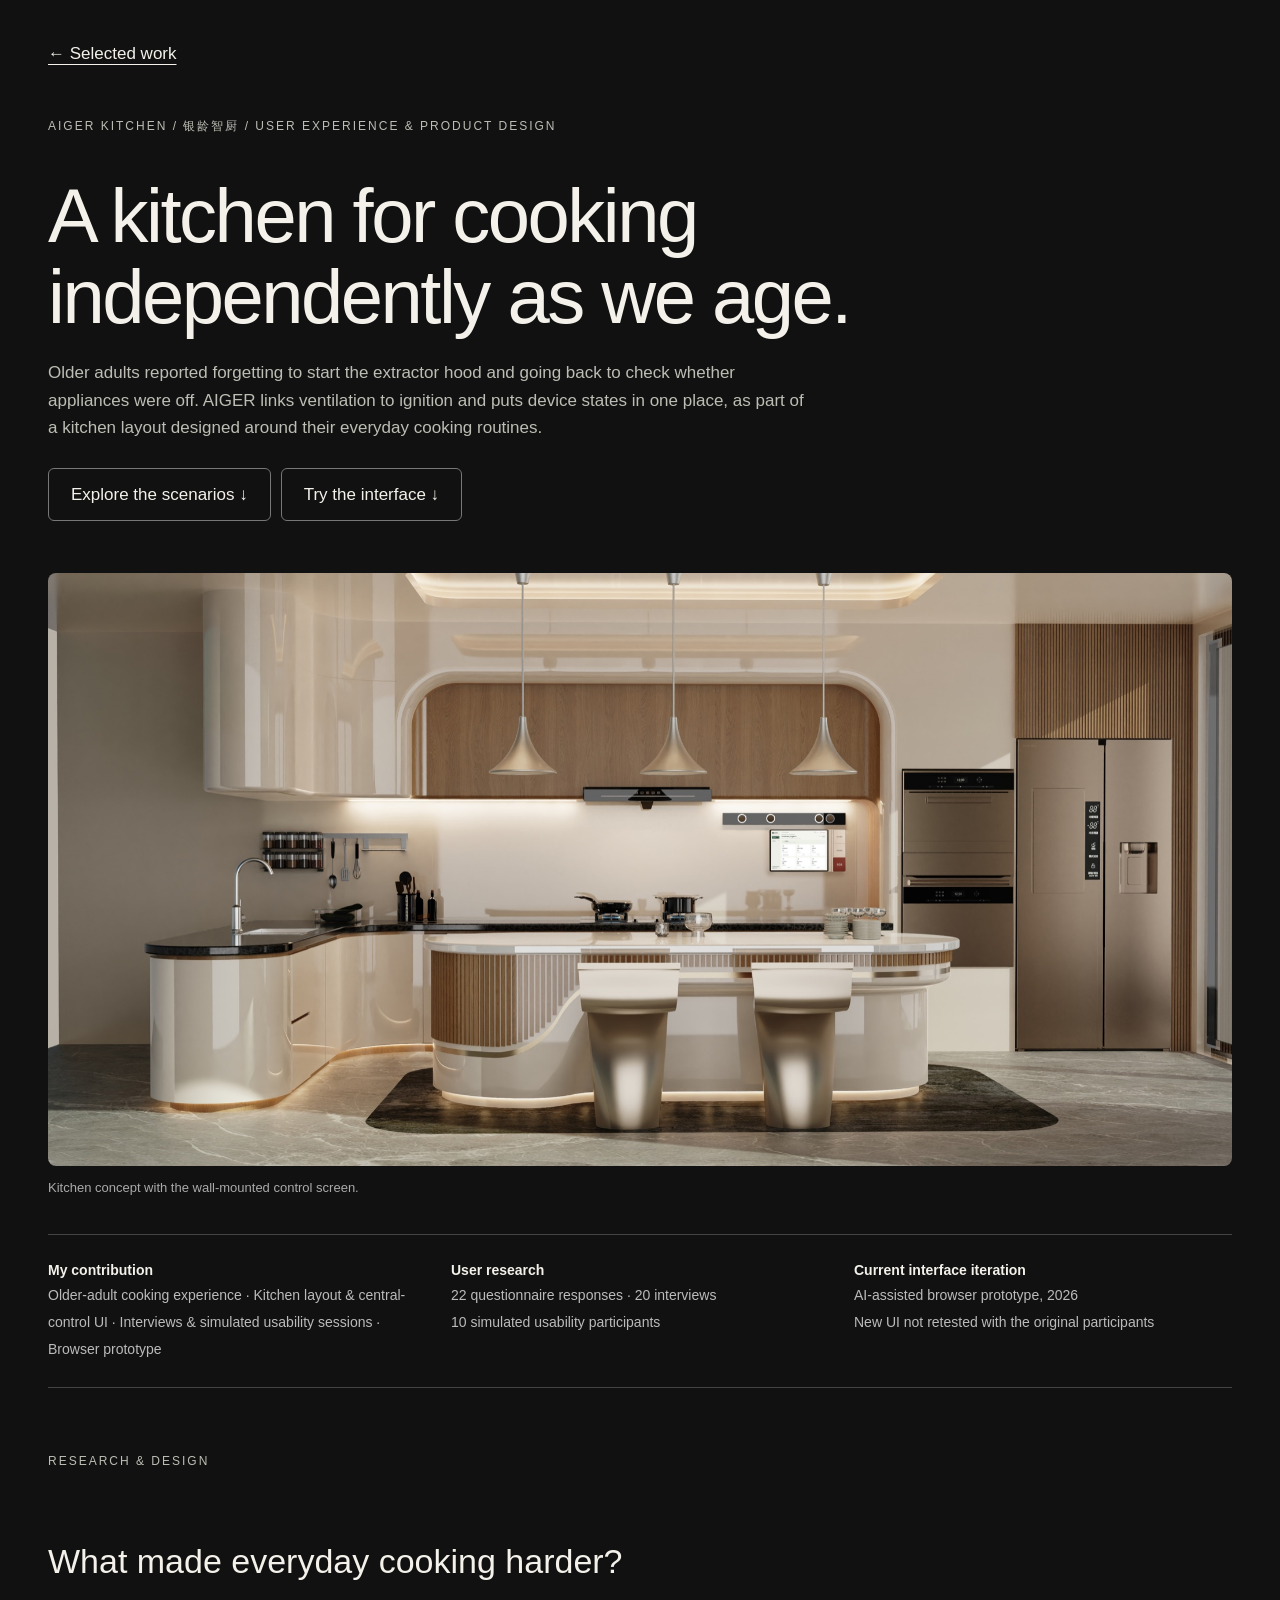
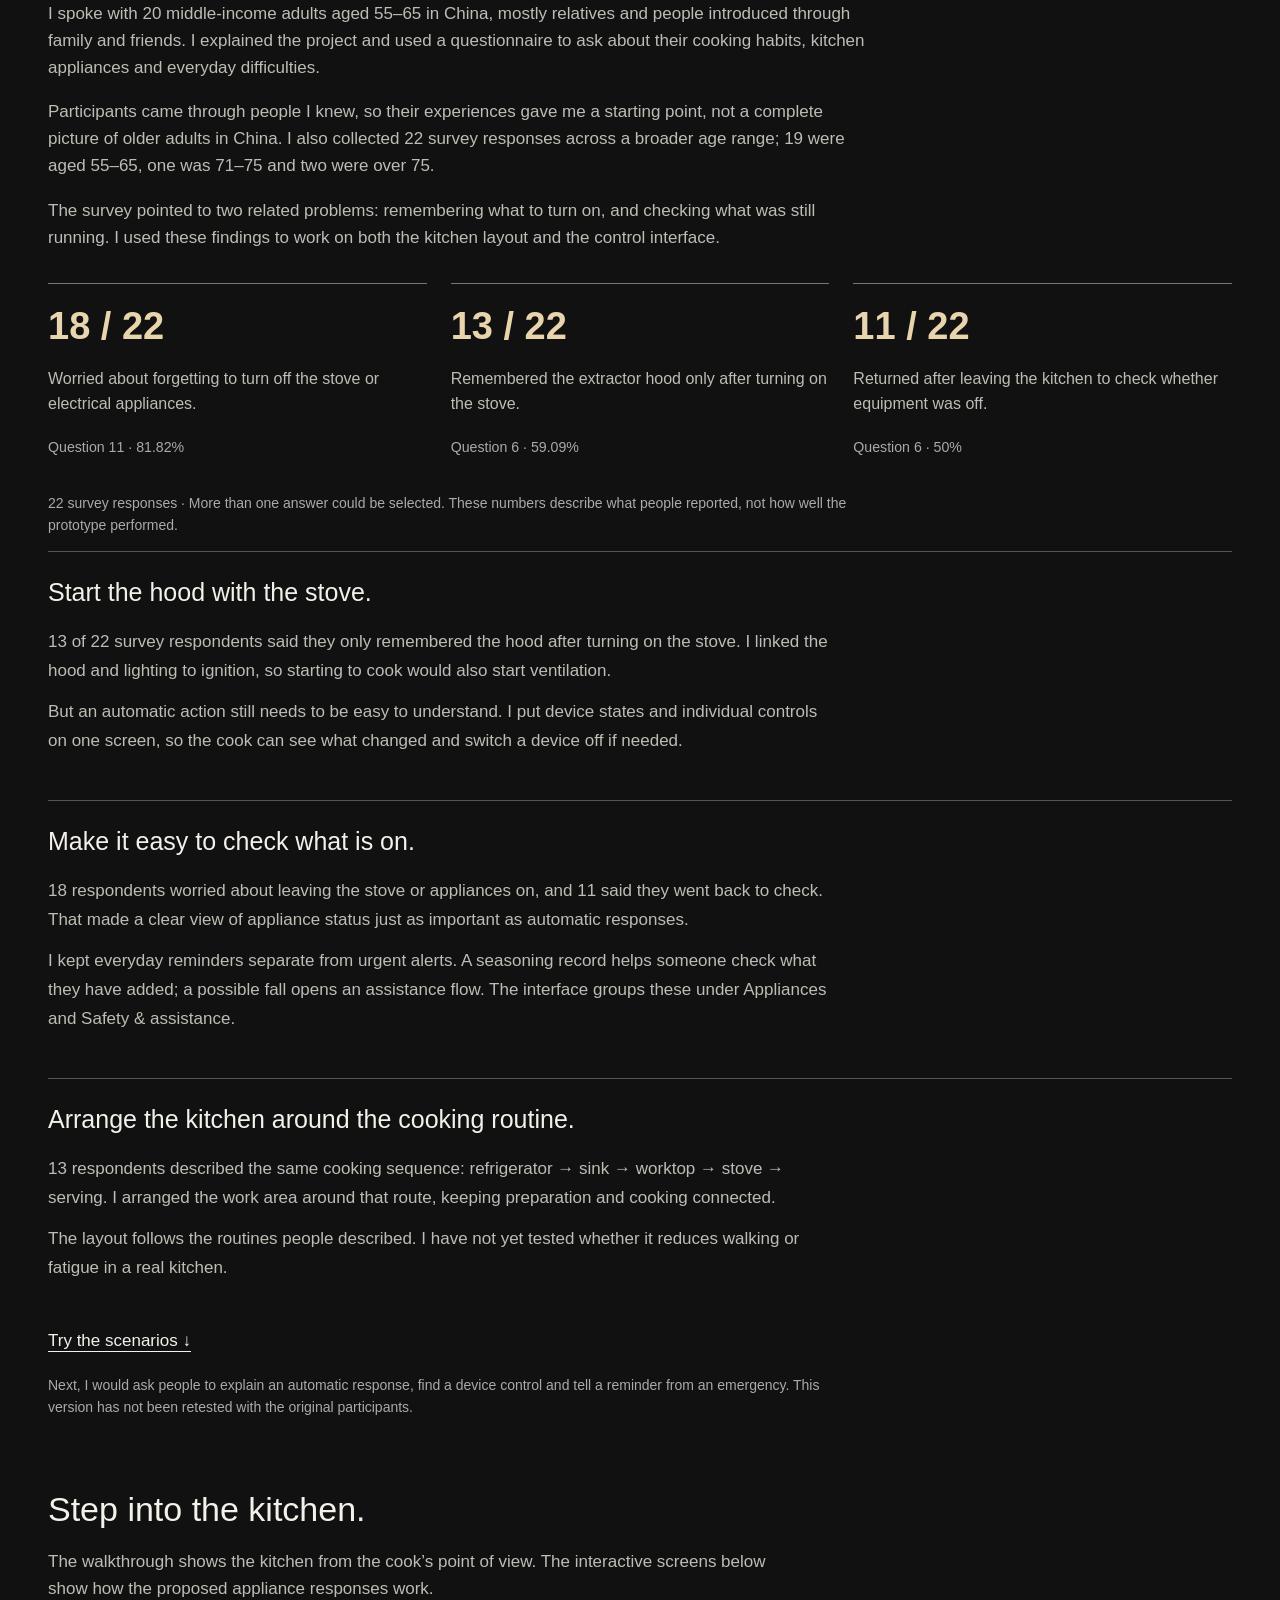
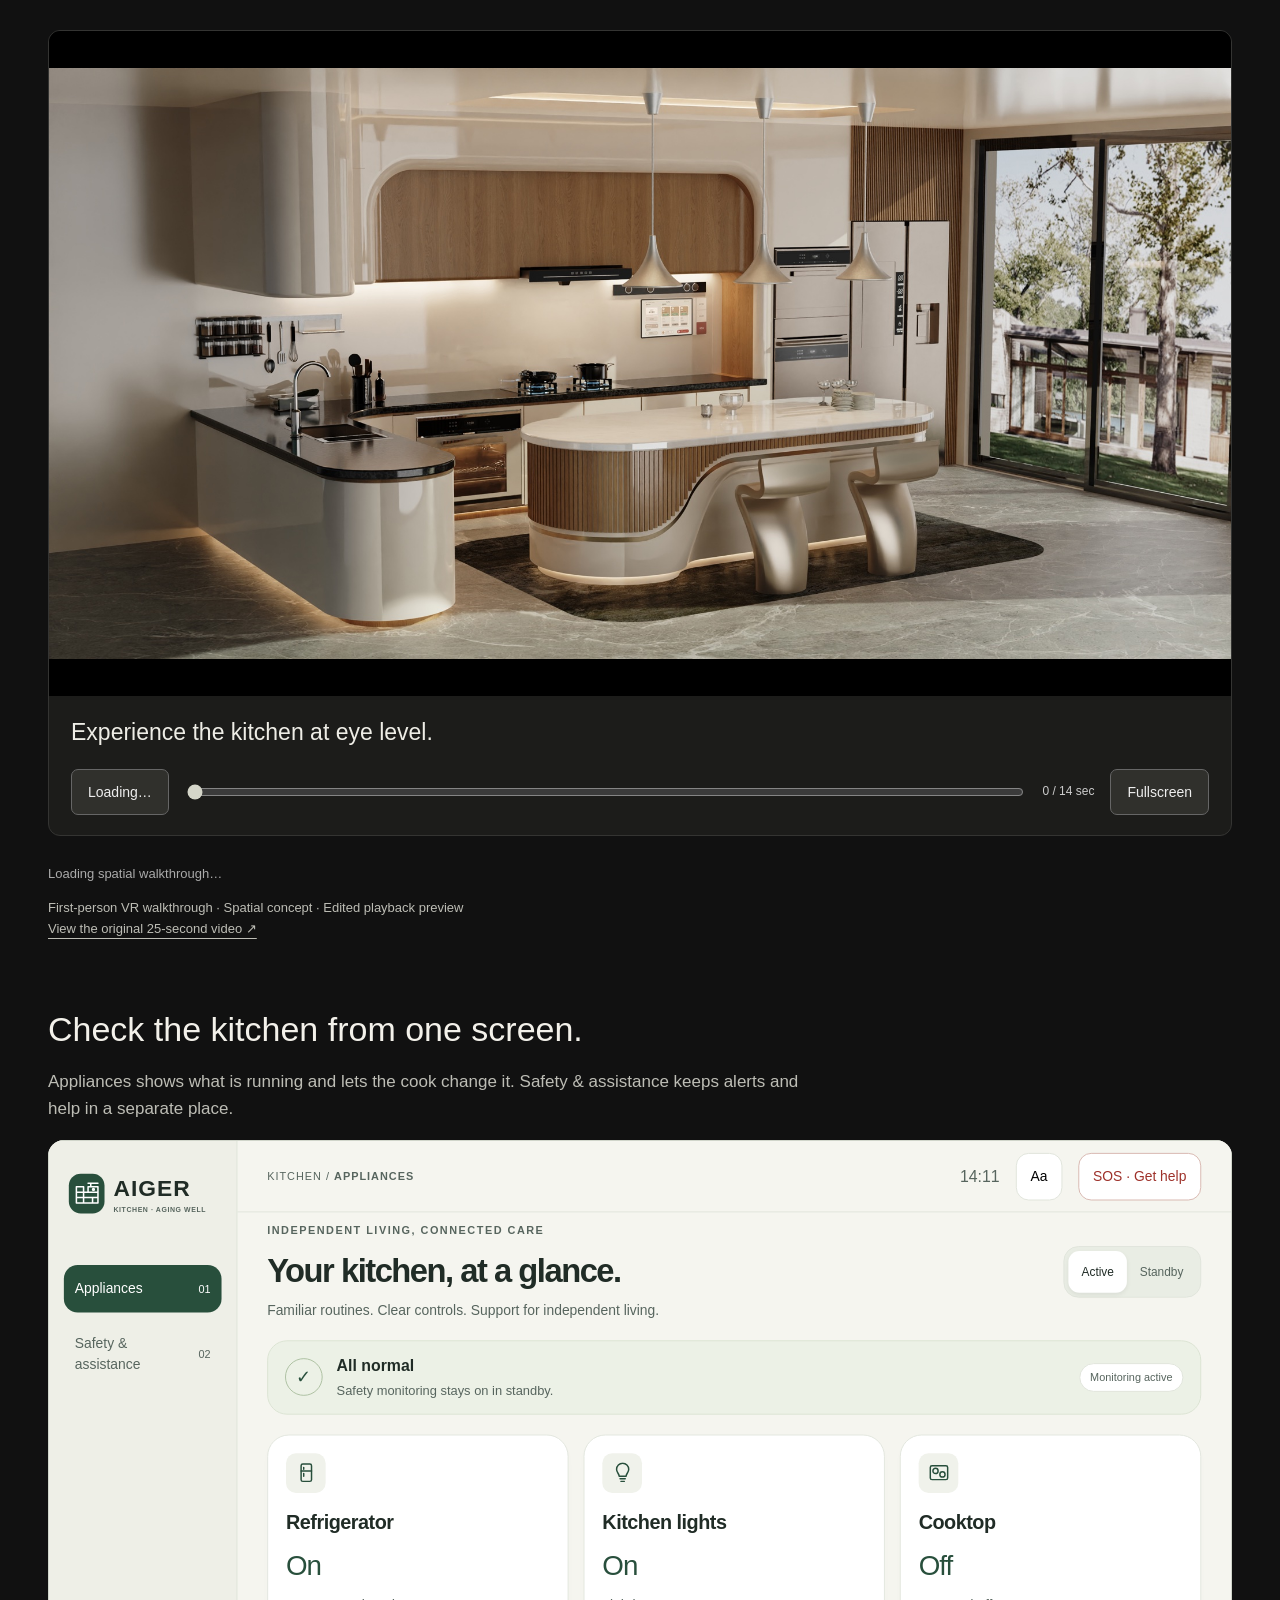
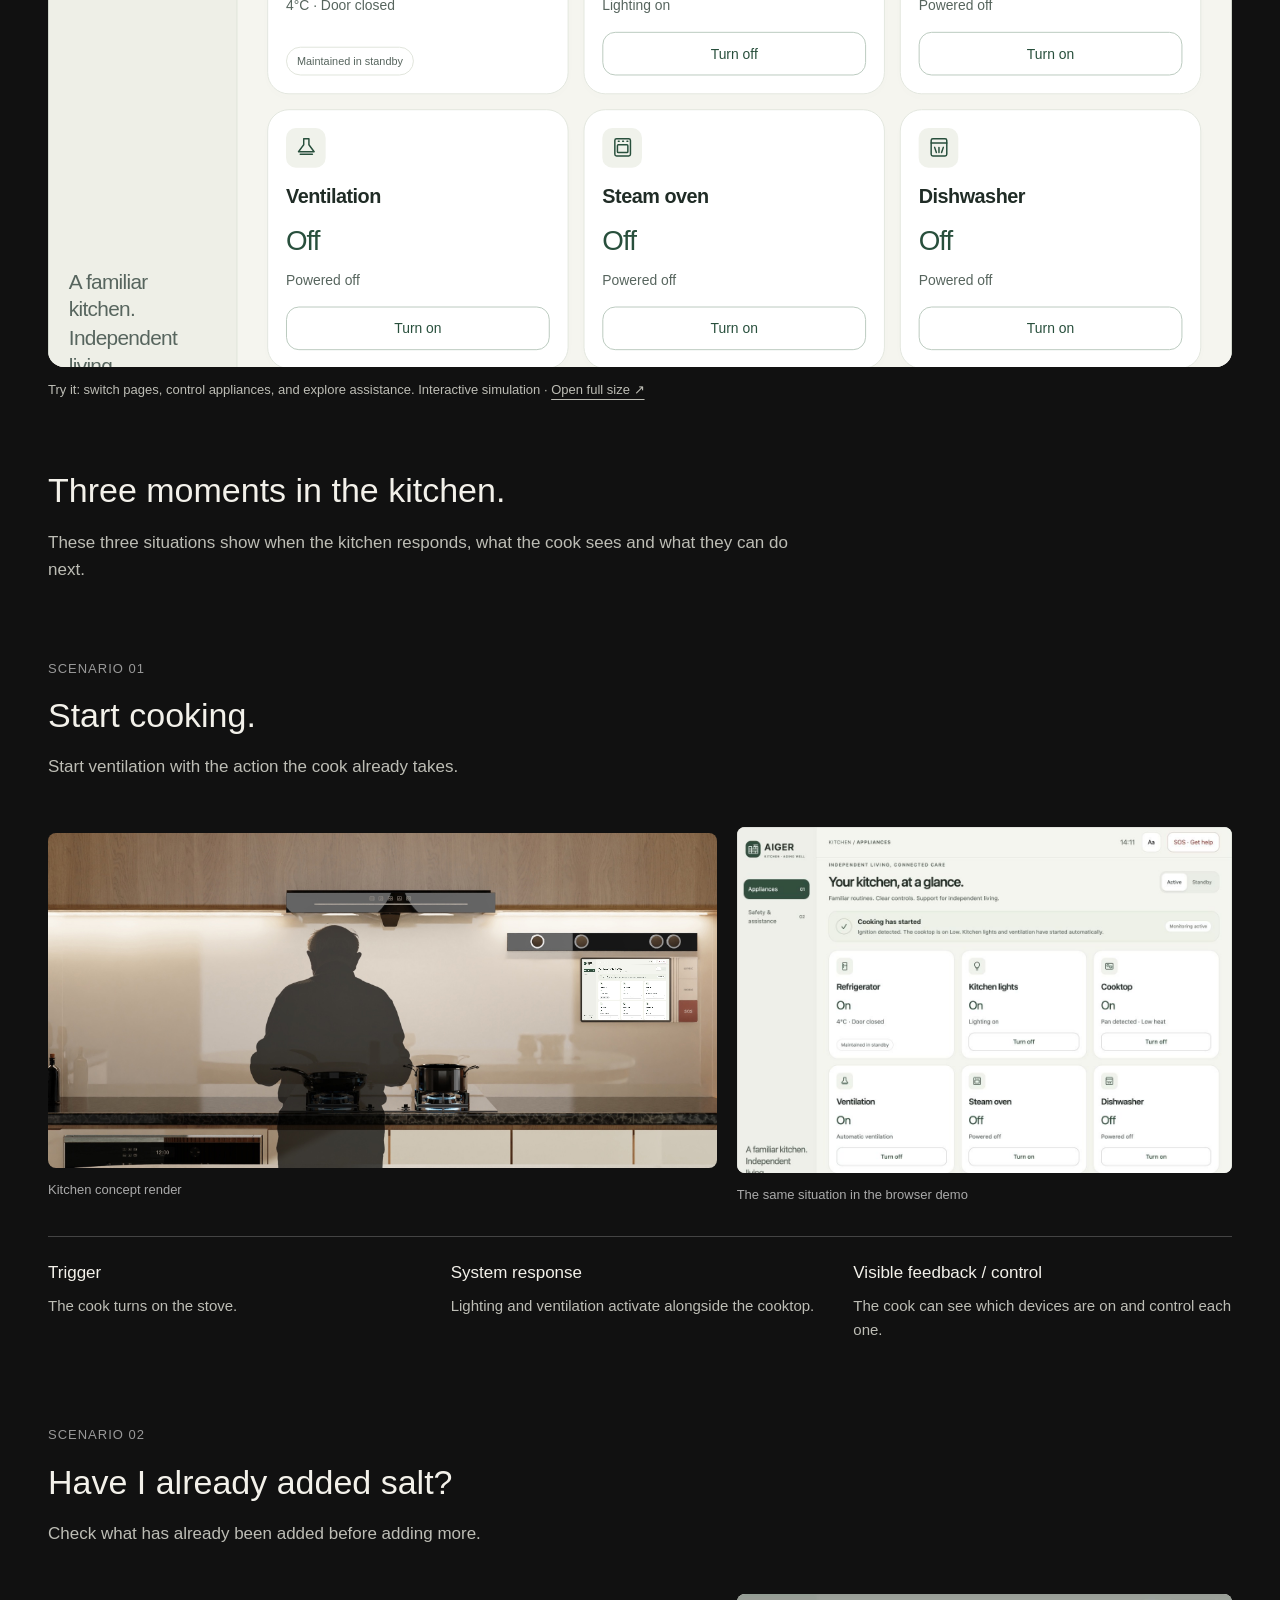
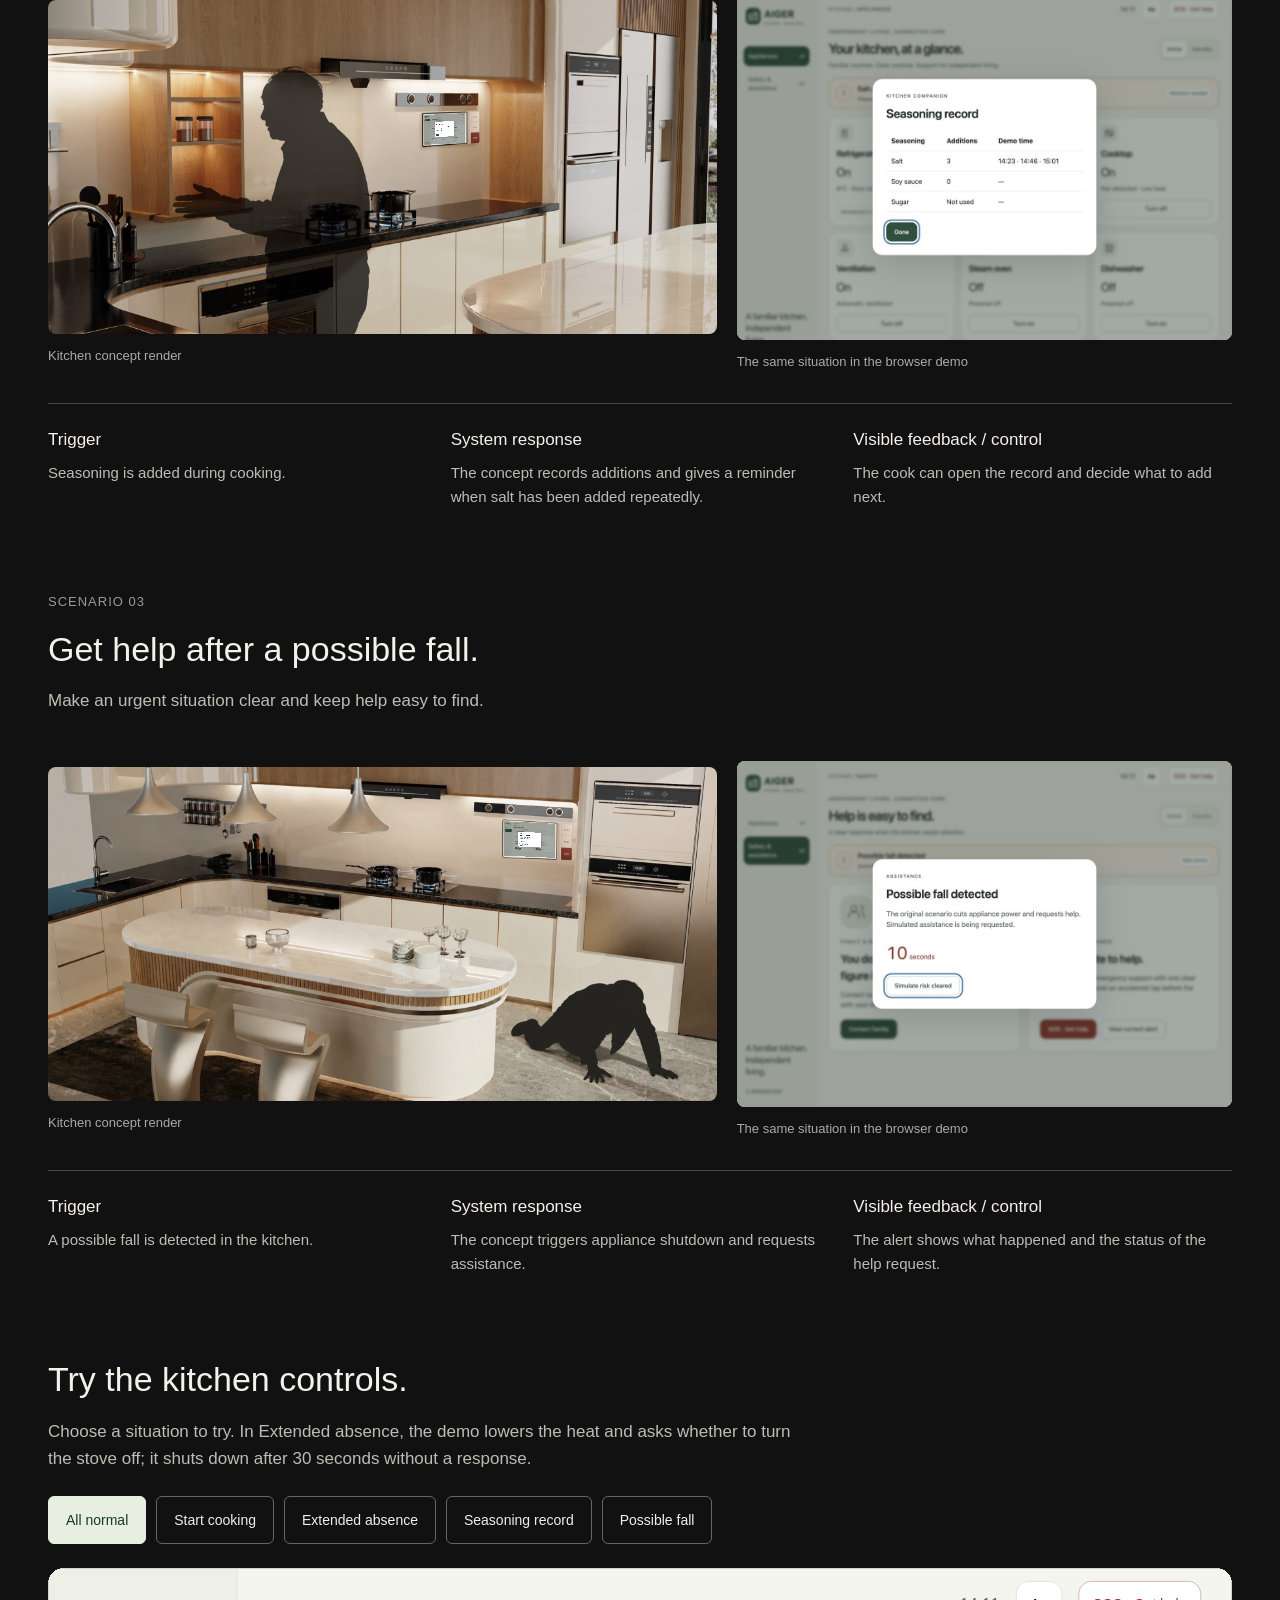
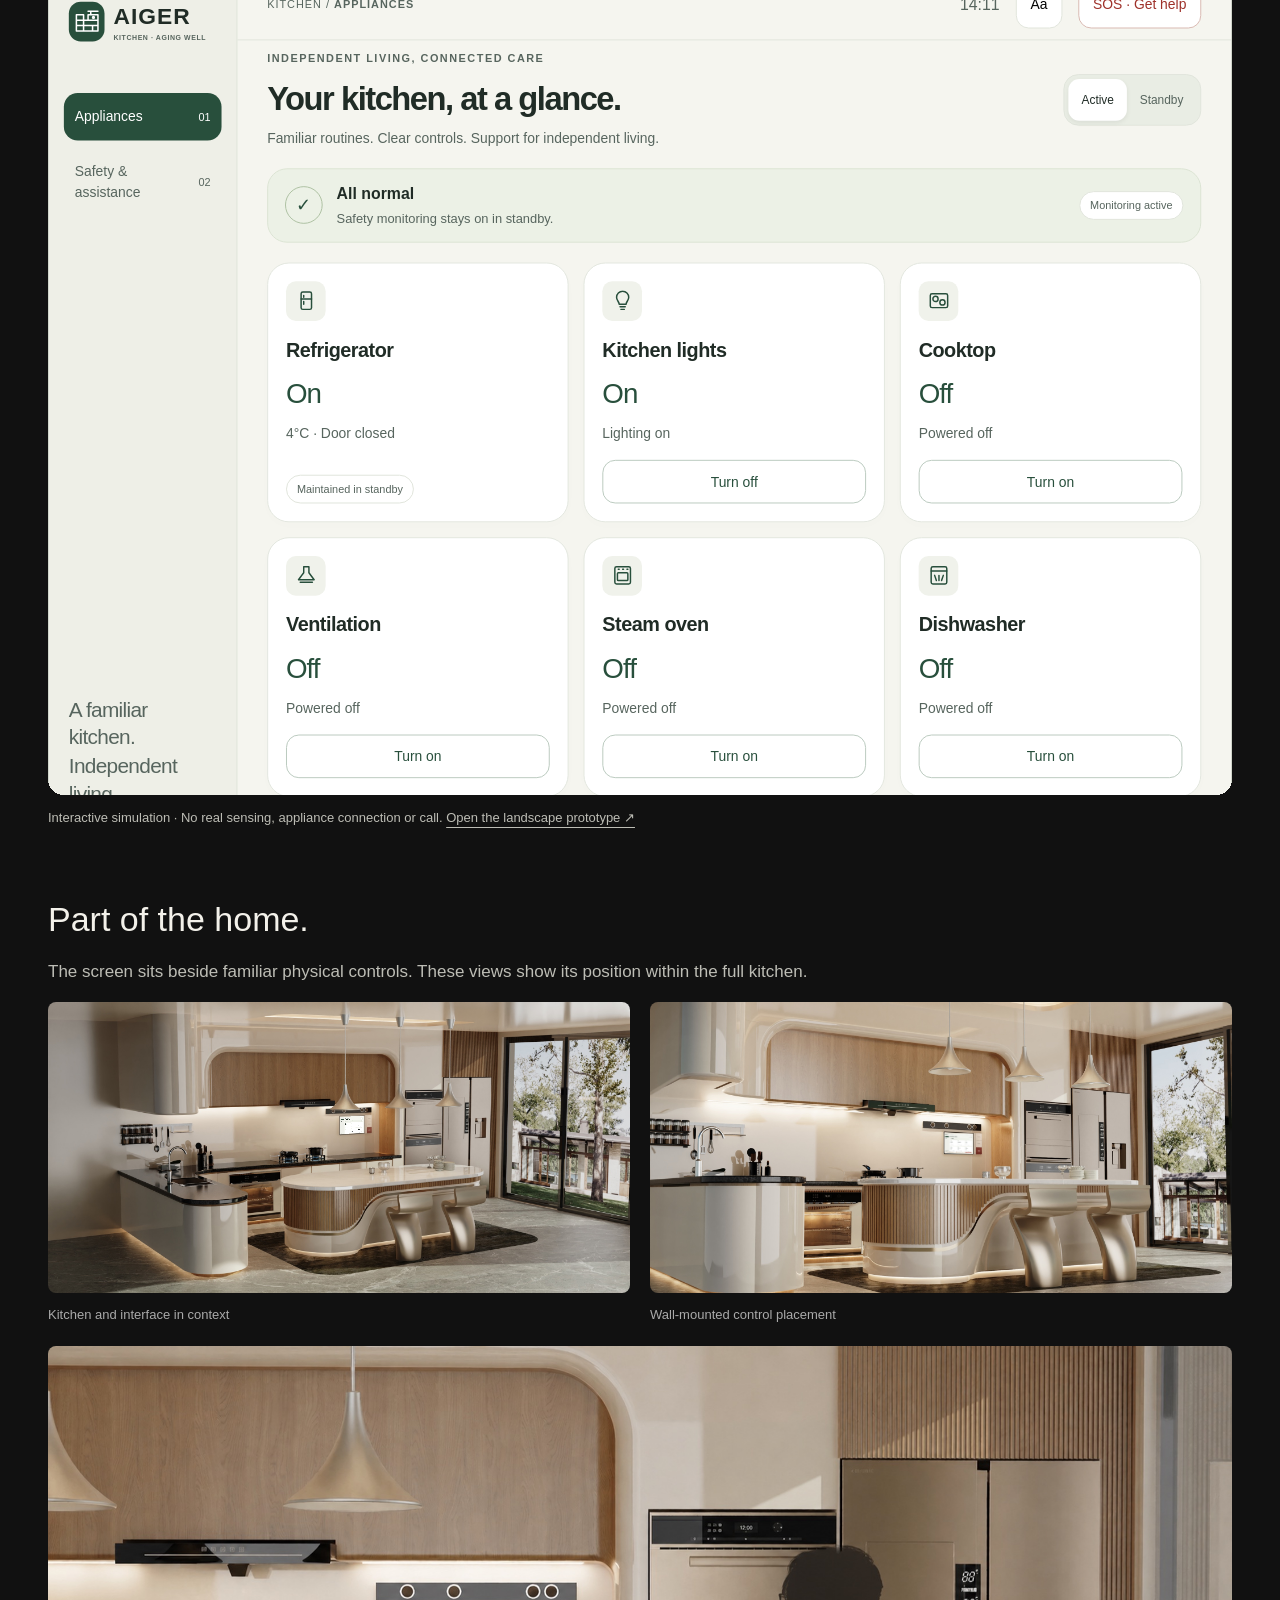
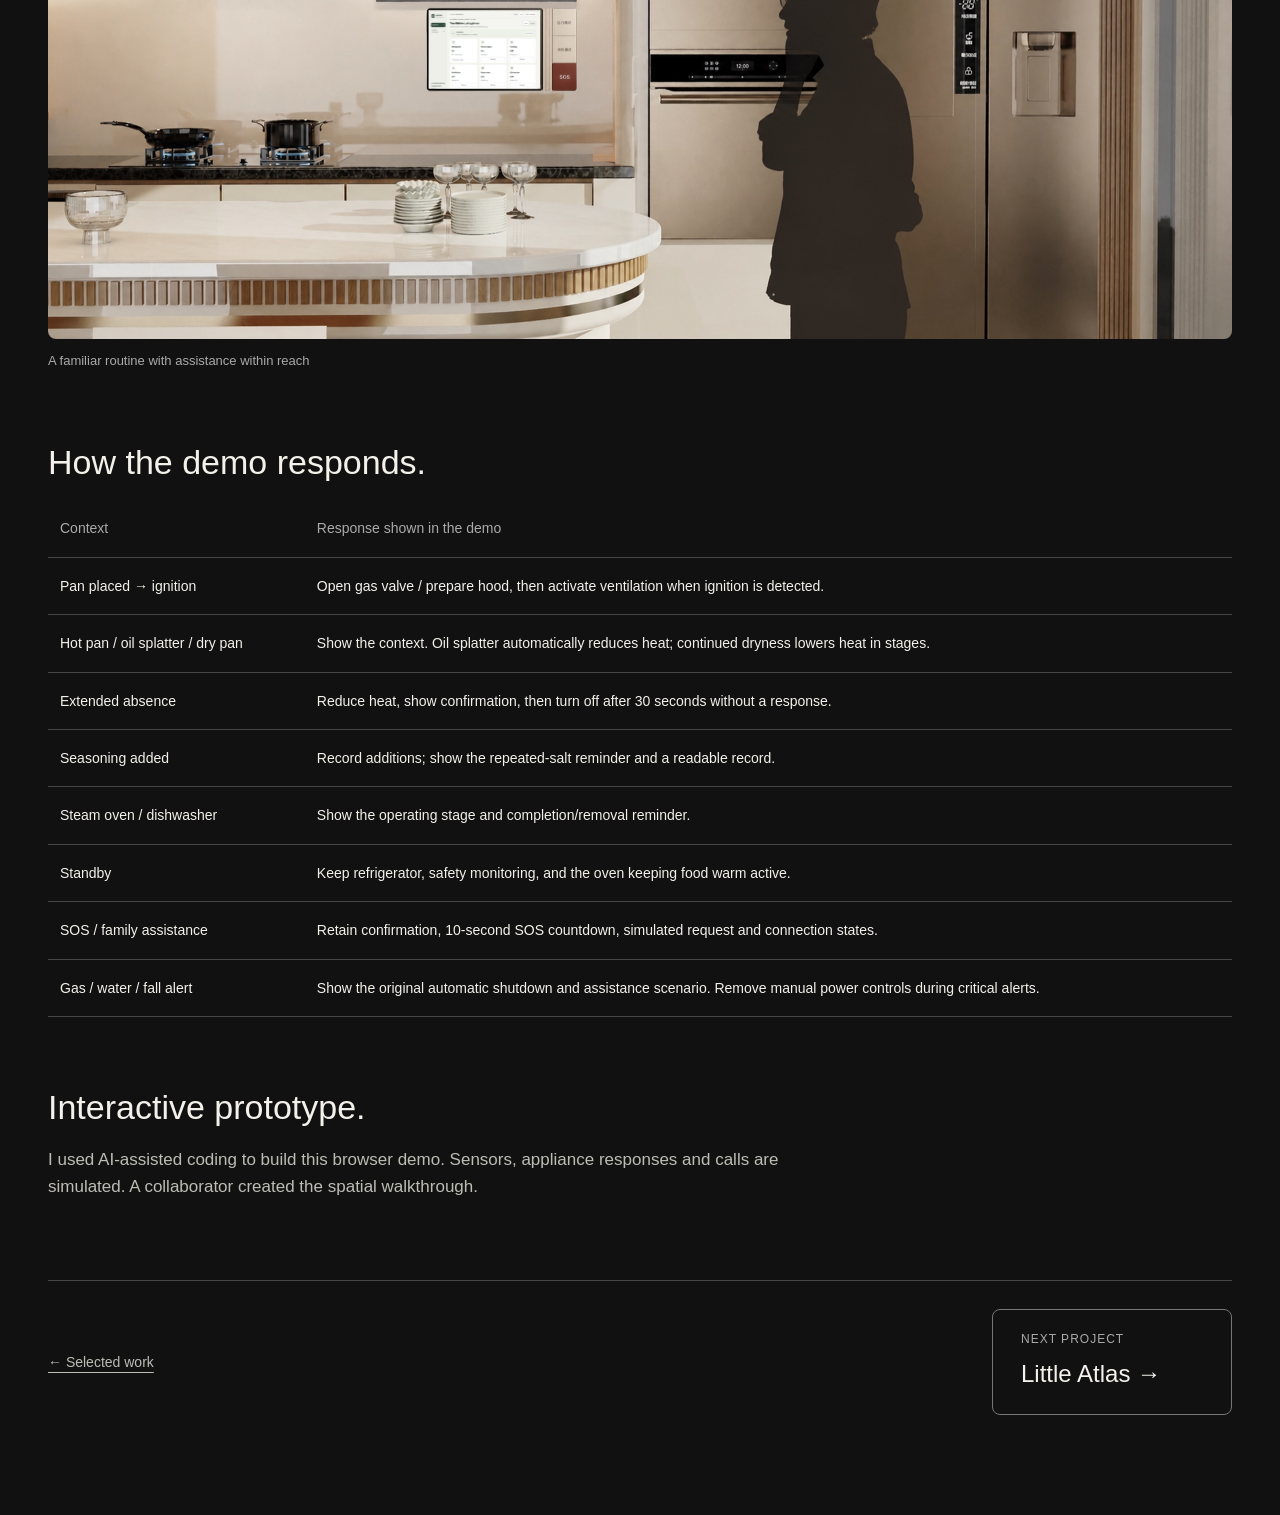
==== commit ac2c1f5d: "Fix visible project order and lead with concrete user problems" ====
--- a/aiger-notes.html
+++ b/aiger-notes.html
@@ -1 +1 @@
-<!doctype html><html lang="en"><head><meta charset="utf-8"><meta name="viewport" content="width=device-width,initial-scale=1"><title>AIGER Kitchen — Krystal Lu</title><style>*{box-sizing:border-box}html{scroll-behavior:smooth}body{margin:0;background:#111;color:#f3f1ea;font:17px/1.6 -apple-system,BlinkMacSystemFont,"Segoe UI",sans-serif}main{max-width:1240px;margin:auto;padding:40px 28px 100px}a{color:inherit;text-underline-offset:5px}h1{font-size:clamp(42px,6vw,76px);line-height:1.06;letter-spacing:-2.5px;font-weight:500;margin:40px 0 22px}h2{font-size:34px;line-height:1.2;font-weight:500;margin:70px 0 18px}h3{font-weight:500;font-size:23px;line-height:1.3}p{color:#bdbdb5;max-width:760px}.label{font-size:12px;letter-spacing:2px;margin-top:50px}.facts{display:grid;grid-template-columns:repeat(3,1fr);border-top:1px solid #444;border-bottom:1px solid #444;padding:24px 0;gap:25px;margin:35px 0}.facts b{display:block;font-size:14px}.facts span{color:#bbb;font-size:14px}.cta{display:inline-block;border:1px solid #777;padding:12px 22px;border-radius:6px;text-decoration:none;margin:10px 10px 22px 0}figure{margin:30px 0}img{display:block;width:100%;height:auto;border-radius:8px}figcaption{font-size:13px;color:#aaa;margin-top:12px}.scene-pair{display:grid;grid-template-columns:1.35fr 1fr;gap:20px;align-items:center}.scene-pair img{aspect-ratio:2;object-fit:contain}.scene-pair .ui img{aspect-ratio:1194/834;background:#eeefe8}.steps{display:grid;grid-template-columns:repeat(3,1fr);gap:24px;border-top:1px solid #444;padding-top:22px}.steps b{display:block;font-weight:500}.steps p{font-size:15px;margin:8px 0}.scene{margin:75px 0}.scene h2{margin-top:16px;margin-bottom:14px}.number{color:#999;font-size:13px;letter-spacing:1px}.gallery{display:grid;grid-template-columns:1fr 1fr;gap:20px}.gallery figure:last-child{grid-column:1/-1}.gallery figure{margin:0}.scene-controls{display:flex;gap:10px;flex-wrap:wrap;margin:24px 0}.scene-controls button{font:inherit;font-size:14px;padding:12px 17px;border:1px solid #666;border-radius:6px;background:transparent;color:#eee;cursor:pointer}.scene-controls button[aria-pressed=true]{background:#e8eee0;color:#173a2b;border-color:#e8eee0}.prototype-shell{width:100%;overflow:auto;background:#eeefe8;border-radius:16px}iframe{display:block;width:1194px;height:834px;border:0;transform-origin:top left}.prototype-note{font-size:13px}table{border-collapse:collapse;width:100%;font-size:14px}th,td{text-align:left;vertical-align:top;padding:17px 12px;border-bottom:1px solid #444}th{color:#aaa;font-weight:400}@media(max-width:700px){main{padding:24px 18px 70px}.facts,.scene-pair,.steps,.gallery{grid-template-columns:1fr}.gallery figure:last-child{grid-column:auto}h1{letter-spacing:-1.5px}h2{font-size:28px}.scene{margin:55px 0}table{font-size:12px}td,th{padding:12px 5px}}</style><link rel="stylesheet" href="aiger-scenes.css"><link rel="stylesheet" href="video-speed.css"><script src="video-speed.js" defer></script><link rel="stylesheet" href="case-decisions.css"><link rel="stylesheet" href="project-navigation.css"></head><body><main><a href="index.html#one">← Selected work</a><p class="label">AIGER KITCHEN / 银龄智厨 / USER EXPERIENCE & PRODUCT DESIGN</p><h1>A kitchen for cooking<br>independently as we age.</h1><p>Older adults told me they sometimes forgot an appliance step or went back to check whether everything was off. AIGER brings the kitchen layout, appliance controls and reminders together to make everyday cooking easier to follow, while leaving the cook in control.</p><a class="cta" href="#scenarios">Explore the scenarios ↓</a><a class="cta" href="#prototype">Try the interface ↓</a><figure><div class="kitchen-scene" data-quad='[[1251, 445], [1347, 445], [1347, 512], [1251, 512]]'><img class="kitchen-render" src="assets/aiger-scenes/front.jpg" alt="AIGER kitchen concept with its wall-mounted control interface" loading="eager"><img class="screen-ui" src="assets/aiger-scenes/ui-normal.jpg" alt="" aria-hidden="true"></div><figcaption>Kitchen concept with the wall-mounted control screen.</figcaption></figure><div class="facts"><div><b>My contribution</b><span>Older-adult cooking experience · Kitchen layout &amp; central-control UI · Interviews &amp; simulated usability sessions · Browser prototype</span></div><div><b>User research</b><span>22 questionnaire responses · 20 interviews<br>10 simulated usability participants</span></div><div><b>Current interface iteration</b><span>AI-assisted browser prototype, 2026<br>New UI not retested with the original participants</span></div></div><section class="decision-study" id="decisions"><p class="label">RESEARCH &amp; DESIGN</p><h2>What made everyday cooking harder?</h2><p>I spoke with 20 middle-income adults aged 55–65 in China, mostly relatives and people introduced through family and friends. I explained the project and used a questionnaire to ask about their cooking habits, kitchen appliances and everyday difficulties.</p><p>Participants came through people I knew, so their experiences gave me a starting point, not a complete picture of older adults in China. I also collected 22 survey responses across a broader age range; 19 were aged 55–65, one was 71–75 and two were over 75.</p><p>The survey pointed to two related problems: remembering what to turn on, and checking what was still running. I used these findings to work on both the kitchen layout and the control interface.</p><div class="survey-findings"><article><strong>18 / 22</strong><p>Worried about forgetting to turn off the stove or electrical appliances.</p><small>Question 11 · 81.82%</small></article><article><strong>13 / 22</strong><p>Remembered the extractor hood only after turning on the stove.</p><small>Question 6 · 59.09%</small></article><article><strong>11 / 22</strong><p>Returned after leaving the kitchen to check whether equipment was off.</p><small>Question 6 · 50%</small></article></div><p class="decision-status">22 survey responses · More than one answer could be selected. These numbers describe what people reported, not how well the prototype performed.</p><article class="decision-card"><h3>Start the hood with the stove.</h3><p>13 of 22 survey respondents said they only remembered the hood after turning on the stove. I linked the hood and lighting to ignition, so starting to cook would also start ventilation.</p><p>But an automatic action still needs to be easy to understand. I put device states and individual controls on one screen, so the cook can see what changed and switch a device off if needed.</p></article><article class="decision-card"><h3>Make it easy to check what is on.</h3><p>18 respondents worried about leaving the stove or appliances on, and 11 said they went back to check. That made a clear view of appliance status just as important as automatic responses.</p><p>I kept everyday reminders separate from urgent alerts. A seasoning record helps someone check what they have added; a possible fall opens an assistance flow. The interface groups these under Appliances and Safety &amp; assistance.</p></article><article class="decision-card"><h3>Arrange the kitchen around the cooking routine.</h3><p>13 respondents described the same cooking sequence: refrigerator → sink → worktop → stove → serving. I arranged the work area around that route, keeping preparation and cooking connected.</p><p>The layout follows the routines people described. I have not yet tested whether it reduces walking or fatigue in a real kitchen.</p></article><a href="#prototype">Try the scenarios ↓</a><p class="decision-status">Next, I would ask people to explain an automatic response, find a device control and tell a reminder from an emergency. This version has not been retested with the original participants.</p></section><section id="spatial-walkthrough"><h2>Step into the kitchen.</h2><p>The walkthrough shows the kitchen from the cook’s point of view. The interactive screens below show how the proposed appliance responses work.</p><div class="vr-preview"><video playsinline preload="metadata" poster="assets/aiger-scenes/angle.jpg" data-source="assets/aiger-scenes/kitchen-vr.mov" aria-label="First-person kitchen VR spatial walkthrough"></video><p class="vr-caption">Experience the kitchen at eye level.</p><div class="vr-toolbar"><button class="vr-play" type="button">Loading…</button><input type="range" min="0" max="14" step="0.1" value="0" aria-label="Walkthrough playback position"><span class="vr-time">0 / 14 sec</span><button class="vr-fullscreen" type="button" aria-label="View walkthrough fullscreen">Fullscreen</button></div></div><p class="vr-status" role="status">Loading spatial walkthrough…</p><p style="font-size:13px">First-person VR walkthrough · Spatial concept · Edited playback preview<br><a href="assets/aiger-scenes/kitchen-vr.mov">View the original 25-second video ↗</a></p></section><h2>Check the kitchen from one screen.</h2><p>Appliances shows what is running and lets the cook change it. Safety &amp; assistance keeps alerts and help in a separate place.</p><div class="prototype-shell" id="hands-on-ui"><iframe title="Try the AIGER landscape iPad interface" src="aiger.html" loading="lazy"></iframe></div><p class="prototype-note">Try it: switch pages, control appliances, and explore assistance. Interactive simulation · <a href="aiger.html">Open full size ↗</a></p><h2 id="scenarios">Three moments in the kitchen.</h2><p>These three situations show when the kitchen responds, what the cook sees and what they can do next.</p><section class="scene"><p class="number">SCENARIO 01</p><h2>Start cooking.</h2><p>Start ventilation with the action the cook already takes.</p><div class="scene-pair"><figure><div class="kitchen-scene" data-quad='[[1636, 387], [1900, 386], [1900, 572], [1636, 572]]'><img class="kitchen-render" src="assets/aiger-scenes/cooking.jpg" alt="Kitchen scene: Start cooking." loading="lazy"><img class="screen-ui" src="assets/aiger-scenes/ui-cooking.jpg" alt="" aria-hidden="true"></div><figcaption>Kitchen concept render</figcaption></figure><figure class="ui"><img loading="lazy" src="assets/aiger-scenes/ui-cooking.jpg" alt="Actual browser interface for this scenario"><figcaption>The same situation in the browser demo</figcaption></figure></div><div class="steps"><div><b>Trigger</b><p>The cook turns on the stove.</p></div><div><b>System response</b><p>Lighting and ventilation activate alongside the cooktop.</p></div><div><b>Visible feedback / control</b><p>The cook can see which devices are on and control each one.</p></div></div></section><section class="scene"><p class="number">SCENARIO 02</p><h2>Have I already added salt?</h2><p>Check what has already been added before adding more.</p><div class="scene-pair"><figure><div class="kitchen-scene" data-quad='[[1151, 352], [1278, 346], [1278, 438], [1151, 443]]'><img class="kitchen-render" src="assets/aiger-scenes/seasoning.jpg" alt="Kitchen scene: Have I already added salt?" loading="lazy"><img class="screen-ui" src="assets/aiger-scenes/ui-seasoning.jpg" alt="" aria-hidden="true"></div><figcaption>Kitchen concept render</figcaption></figure><figure class="ui"><img loading="lazy" src="assets/aiger-scenes/ui-seasoning.jpg" alt="Actual browser interface for this scenario"><figcaption>The same situation in the browser demo</figcaption></figure></div><div class="steps"><div><b>Trigger</b><p>Seasoning is added during cooking.</p></div><div><b>System response</b><p>The concept records additions and gives a reminder when salt has been added repeatedly.</p></div><div><b>Visible feedback / control</b><p>The cook can open the record and decide what to add next.</p></div></div></section><section class="scene"><p class="number">SCENARIO 03</p><h2>Get help after a possible fall.</h2><p>Make an urgent situation clear and keep help easy to find.</p><div class="scene-pair"><figure><div class="kitchen-scene" data-quad='[[1396, 166], [1553, 174], [1553, 278], [1396, 271]]'><img class="kitchen-render" src="assets/aiger-scenes/fall.jpg" alt="Kitchen scene: Get help after a possible fall." loading="lazy"><img class="screen-ui" src="assets/aiger-scenes/ui-fall.jpg" alt="" aria-hidden="true"></div><figcaption>Kitchen concept render</figcaption></figure><figure class="ui"><img loading="lazy" src="assets/aiger-scenes/ui-fall.jpg" alt="Actual browser interface for this scenario"><figcaption>The same situation in the browser demo</figcaption></figure></div><div class="steps"><div><b>Trigger</b><p>A possible fall is detected in the kitchen.</p></div><div><b>System response</b><p>The concept triggers appliance shutdown and requests assistance.</p></div><div><b>Visible feedback / control</b><p>The alert shows what happened and the status of the help request.</p></div></div></section><h2 id="prototype">Try the kitchen controls.</h2><p>Choose a situation to try. In Extended absence, the demo lowers the heat and asks whether to turn the stove off; it shuts down after 30 seconds without a response.</p><div class="scene-controls" role="group" aria-label="Portfolio simulation scenarios"><button data-scene="normal" aria-pressed="true">All normal</button><button data-scene="cooking" aria-pressed="false">Start cooking</button><button data-scene="away" aria-pressed="false">Extended absence</button><button data-scene="seasoning" aria-pressed="false">Seasoning record</button><button data-scene="fall" aria-pressed="false">Possible fall</button></div><div class="prototype-shell"><iframe id="prototype-frame" title="AIGER landscape iPad interactive prototype" src="aiger.html"></iframe></div><p class="prototype-note">Interactive simulation · No real sensing, appliance connection or call. <a href="aiger.html">Open the landscape prototype ↗</a></p><h2>Part of the home.</h2><p>The screen sits beside familiar physical controls. These views show its position within the full kitchen.</p><div class="gallery"><figure><div class="kitchen-scene" data-quad='[[1028, 405], [1112, 401], [1112, 460], [1028, 465]]'><img class="kitchen-render" src="assets/aiger-scenes/angle.jpg" alt="Angled kitchen concept view" loading="lazy"><img class="screen-ui" src="assets/aiger-scenes/ui-normal.jpg" alt="" aria-hidden="true"></div><figcaption>Kitchen and interface in context</figcaption></figure><figure><div class="kitchen-scene" data-quad='[[1037, 462], [1136, 465], [1136, 530], [1037, 527]]'><img class="kitchen-render" src="assets/aiger-scenes/low.jpg" alt="Lower kitchen concept view" loading="lazy"><img class="screen-ui" src="assets/aiger-scenes/ui-normal.jpg" alt="" aria-hidden="true"></div><figcaption>Wall-mounted control placement</figcaption></figure><figure><div class="kitchen-scene" data-quad='[[660, 458], [849, 458], [849, 592], [660, 592]]'><img class="kitchen-render" src="assets/aiger-scenes/standing.jpg" alt="Elder standing near the AIGER kitchen interface" loading="lazy"><img class="screen-ui" src="assets/aiger-scenes/ui-normal.jpg" alt="" aria-hidden="true"></div><figcaption>A familiar routine with assistance within reach</figcaption></figure></div><h2 id="logic">How the demo responds.</h2><table><thead><tr><th>Context</th><th>Response shown in the demo</th></tr></thead><tbody><tr><td>Pan placed → ignition</td><td>Open gas valve / prepare hood, then activate ventilation when ignition is detected.</td></tr><tr><td>Hot pan / oil splatter / dry pan</td><td>Show the context. Oil splatter automatically reduces heat; continued dryness lowers heat in stages.</td></tr><tr><td>Extended absence</td><td>Reduce heat, show confirmation, then turn off after 30 seconds without a response.</td></tr><tr><td>Seasoning added</td><td>Record additions; show the repeated-salt reminder and a readable record.</td></tr><tr><td>Steam oven / dishwasher</td><td>Show the operating stage and completion/removal reminder.</td></tr><tr><td>Standby</td><td>Keep refrigerator, safety monitoring, and the oven keeping food warm active.</td></tr><tr><td>SOS / family assistance</td><td>Retain confirmation, 10-second SOS countdown, simulated request and connection states.</td></tr><tr><td>Gas / water / fall alert</td><td>Show the original automatic shutdown and assistance scenario. Remove manual power controls during critical alerts.</td></tr></tbody></table><h2>Interactive prototype.</h2><p>I used AI-assisted coding to build this browser demo. Sensors, appliance responses and calls are simulated. A collaborator created the spatial walkthrough.</p><nav class="project-next" aria-label="Project navigation"><a class="project-next-home" href="index.html">← Selected work</a><a class="project-next-button" href="little-atlas.html"><span>Next project</span><strong>Little Atlas →</strong></a></nav></main><script>const frame=document.querySelector('#prototype-frame'),shell=frame.closest('.prototype-shell');function fit(){const scale=Math.min(1,shell.clientWidth/1194);frame.style.transform=`scale(${scale})`;shell.style.height=`${834*scale}px`;}new ResizeObserver(fit).observe(shell);fit();const handsOn=document.querySelector('#hands-on-ui'),handsOnFrame=handsOn.querySelector('iframe');function fitHandsOn(){const scale=Math.min(1,handsOn.clientWidth/1194);handsOnFrame.style.transform=`scale(${scale})`;handsOn.style.height=`${834*scale}px`;}new ResizeObserver(fitHandsOn).observe(handsOn);fitHandsOn();document.querySelectorAll('[data-scene]').forEach(button=>button.addEventListener('click',()=>{document.querySelectorAll('[data-scene]').forEach(b=>b.setAttribute('aria-pressed',b===button));frame.contentWindow.postMessage({type:'aiger-scene',scene:button.dataset.scene},location.origin);}));</script><script src="aiger-scenes.js"></script><script src="aiger-vr.js"></script></body></html>+<!doctype html><html lang="en"><head><meta charset="utf-8"><meta name="viewport" content="width=device-width,initial-scale=1"><title>AIGER Kitchen — Krystal Lu</title><style>*{box-sizing:border-box}html{scroll-behavior:smooth}body{margin:0;background:#111;color:#f3f1ea;font:17px/1.6 -apple-system,BlinkMacSystemFont,"Segoe UI",sans-serif}main{max-width:1240px;margin:auto;padding:40px 28px 100px}a{color:inherit;text-underline-offset:5px}h1{font-size:clamp(42px,6vw,76px);line-height:1.06;letter-spacing:-2.5px;font-weight:500;margin:40px 0 22px}h2{font-size:34px;line-height:1.2;font-weight:500;margin:70px 0 18px}h3{font-weight:500;font-size:23px;line-height:1.3}p{color:#bdbdb5;max-width:760px}.label{font-size:12px;letter-spacing:2px;margin-top:50px}.facts{display:grid;grid-template-columns:repeat(3,1fr);border-top:1px solid #444;border-bottom:1px solid #444;padding:24px 0;gap:25px;margin:35px 0}.facts b{display:block;font-size:14px}.facts span{color:#bbb;font-size:14px}.cta{display:inline-block;border:1px solid #777;padding:12px 22px;border-radius:6px;text-decoration:none;margin:10px 10px 22px 0}figure{margin:30px 0}img{display:block;width:100%;height:auto;border-radius:8px}figcaption{font-size:13px;color:#aaa;margin-top:12px}.scene-pair{display:grid;grid-template-columns:1.35fr 1fr;gap:20px;align-items:center}.scene-pair img{aspect-ratio:2;object-fit:contain}.scene-pair .ui img{aspect-ratio:1194/834;background:#eeefe8}.steps{display:grid;grid-template-columns:repeat(3,1fr);gap:24px;border-top:1px solid #444;padding-top:22px}.steps b{display:block;font-weight:500}.steps p{font-size:15px;margin:8px 0}.scene{margin:75px 0}.scene h2{margin-top:16px;margin-bottom:14px}.number{color:#999;font-size:13px;letter-spacing:1px}.gallery{display:grid;grid-template-columns:1fr 1fr;gap:20px}.gallery figure:last-child{grid-column:1/-1}.gallery figure{margin:0}.scene-controls{display:flex;gap:10px;flex-wrap:wrap;margin:24px 0}.scene-controls button{font:inherit;font-size:14px;padding:12px 17px;border:1px solid #666;border-radius:6px;background:transparent;color:#eee;cursor:pointer}.scene-controls button[aria-pressed=true]{background:#e8eee0;color:#173a2b;border-color:#e8eee0}.prototype-shell{width:100%;overflow:auto;background:#eeefe8;border-radius:16px}iframe{display:block;width:1194px;height:834px;border:0;transform-origin:top left}.prototype-note{font-size:13px}table{border-collapse:collapse;width:100%;font-size:14px}th,td{text-align:left;vertical-align:top;padding:17px 12px;border-bottom:1px solid #444}th{color:#aaa;font-weight:400}@media(max-width:700px){main{padding:24px 18px 70px}.facts,.scene-pair,.steps,.gallery{grid-template-columns:1fr}.gallery figure:last-child{grid-column:auto}h1{letter-spacing:-1.5px}h2{font-size:28px}.scene{margin:55px 0}table{font-size:12px}td,th{padding:12px 5px}}</style><link rel="stylesheet" href="aiger-scenes.css"><link rel="stylesheet" href="video-speed.css"><script src="video-speed.js" defer></script><link rel="stylesheet" href="case-decisions.css"><link rel="stylesheet" href="project-navigation.css"></head><body><main><a href="index.html#one">← Selected work</a><p class="label">AIGER KITCHEN / 银龄智厨 / USER EXPERIENCE & PRODUCT DESIGN</p><h1>A kitchen for cooking<br>independently as we age.</h1><p>Older adults reported forgetting to start the extractor hood and going back to check whether appliances were off. AIGER links ventilation to ignition and puts device states in one place, as part of a kitchen layout designed around their everyday cooking routines.</p><a class="cta" href="#scenarios">Explore the scenarios ↓</a><a class="cta" href="#prototype">Try the interface ↓</a><figure><div class="kitchen-scene" data-quad='[[1251, 445], [1347, 445], [1347, 512], [1251, 512]]'><img class="kitchen-render" src="assets/aiger-scenes/front.jpg" alt="AIGER kitchen concept with its wall-mounted control interface" loading="eager"><img class="screen-ui" src="assets/aiger-scenes/ui-normal.jpg" alt="" aria-hidden="true"></div><figcaption>Kitchen concept with the wall-mounted control screen.</figcaption></figure><div class="facts"><div><b>My contribution</b><span>Older-adult cooking experience · Kitchen layout &amp; central-control UI · Interviews &amp; simulated usability sessions · Browser prototype</span></div><div><b>User research</b><span>22 questionnaire responses · 20 interviews<br>10 simulated usability participants</span></div><div><b>Current interface iteration</b><span>AI-assisted browser prototype, 2026<br>New UI not retested with the original participants</span></div></div><section class="decision-study" id="decisions"><p class="label">RESEARCH &amp; DESIGN</p><h2>What made everyday cooking harder?</h2><p>I spoke with 20 middle-income adults aged 55–65 in China, mostly relatives and people introduced through family and friends. I explained the project and used a questionnaire to ask about their cooking habits, kitchen appliances and everyday difficulties.</p><p>Participants came through people I knew, so their experiences gave me a starting point, not a complete picture of older adults in China. I also collected 22 survey responses across a broader age range; 19 were aged 55–65, one was 71–75 and two were over 75.</p><p>The survey pointed to two related problems: remembering what to turn on, and checking what was still running. I used these findings to work on both the kitchen layout and the control interface.</p><div class="survey-findings"><article><strong>18 / 22</strong><p>Worried about forgetting to turn off the stove or electrical appliances.</p><small>Question 11 · 81.82%</small></article><article><strong>13 / 22</strong><p>Remembered the extractor hood only after turning on the stove.</p><small>Question 6 · 59.09%</small></article><article><strong>11 / 22</strong><p>Returned after leaving the kitchen to check whether equipment was off.</p><small>Question 6 · 50%</small></article></div><p class="decision-status">22 survey responses · More than one answer could be selected. These numbers describe what people reported, not how well the prototype performed.</p><article class="decision-card"><h3>Start the hood with the stove.</h3><p>13 of 22 survey respondents said they only remembered the hood after turning on the stove. I linked the hood and lighting to ignition, so starting to cook would also start ventilation.</p><p>But an automatic action still needs to be easy to understand. I put device states and individual controls on one screen, so the cook can see what changed and switch a device off if needed.</p></article><article class="decision-card"><h3>Make it easy to check what is on.</h3><p>18 respondents worried about leaving the stove or appliances on, and 11 said they went back to check. That made a clear view of appliance status just as important as automatic responses.</p><p>I kept everyday reminders separate from urgent alerts. A seasoning record helps someone check what they have added; a possible fall opens an assistance flow. The interface groups these under Appliances and Safety &amp; assistance.</p></article><article class="decision-card"><h3>Arrange the kitchen around the cooking routine.</h3><p>13 respondents described the same cooking sequence: refrigerator → sink → worktop → stove → serving. I arranged the work area around that route, keeping preparation and cooking connected.</p><p>The layout follows the routines people described. I have not yet tested whether it reduces walking or fatigue in a real kitchen.</p></article><a href="#prototype">Try the scenarios ↓</a><p class="decision-status">Next, I would ask people to explain an automatic response, find a device control and tell a reminder from an emergency. This version has not been retested with the original participants.</p></section><section id="spatial-walkthrough"><h2>Step into the kitchen.</h2><p>The walkthrough shows the kitchen from the cook’s point of view. The interactive screens below show how the proposed appliance responses work.</p><div class="vr-preview"><video playsinline preload="metadata" poster="assets/aiger-scenes/angle.jpg" data-source="assets/aiger-scenes/kitchen-vr.mov" aria-label="First-person kitchen VR spatial walkthrough"></video><p class="vr-caption">Experience the kitchen at eye level.</p><div class="vr-toolbar"><button class="vr-play" type="button">Loading…</button><input type="range" min="0" max="14" step="0.1" value="0" aria-label="Walkthrough playback position"><span class="vr-time">0 / 14 sec</span><button class="vr-fullscreen" type="button" aria-label="View walkthrough fullscreen">Fullscreen</button></div></div><p class="vr-status" role="status">Loading spatial walkthrough…</p><p style="font-size:13px">First-person VR walkthrough · Spatial concept · Edited playback preview<br><a href="assets/aiger-scenes/kitchen-vr.mov">View the original 25-second video ↗</a></p></section><h2>Check the kitchen from one screen.</h2><p>Appliances shows what is running and lets the cook change it. Safety &amp; assistance keeps alerts and help in a separate place.</p><div class="prototype-shell" id="hands-on-ui"><iframe title="Try the AIGER landscape iPad interface" src="aiger.html" loading="lazy"></iframe></div><p class="prototype-note">Try it: switch pages, control appliances, and explore assistance. Interactive simulation · <a href="aiger.html">Open full size ↗</a></p><h2 id="scenarios">Three moments in the kitchen.</h2><p>These three situations show when the kitchen responds, what the cook sees and what they can do next.</p><section class="scene"><p class="number">SCENARIO 01</p><h2>Start cooking.</h2><p>Start ventilation with the action the cook already takes.</p><div class="scene-pair"><figure><div class="kitchen-scene" data-quad='[[1636, 387], [1900, 386], [1900, 572], [1636, 572]]'><img class="kitchen-render" src="assets/aiger-scenes/cooking.jpg" alt="Kitchen scene: Start cooking." loading="lazy"><img class="screen-ui" src="assets/aiger-scenes/ui-cooking.jpg" alt="" aria-hidden="true"></div><figcaption>Kitchen concept render</figcaption></figure><figure class="ui"><img loading="lazy" src="assets/aiger-scenes/ui-cooking.jpg" alt="Actual browser interface for this scenario"><figcaption>The same situation in the browser demo</figcaption></figure></div><div class="steps"><div><b>Trigger</b><p>The cook turns on the stove.</p></div><div><b>System response</b><p>Lighting and ventilation activate alongside the cooktop.</p></div><div><b>Visible feedback / control</b><p>The cook can see which devices are on and control each one.</p></div></div></section><section class="scene"><p class="number">SCENARIO 02</p><h2>Have I already added salt?</h2><p>Check what has already been added before adding more.</p><div class="scene-pair"><figure><div class="kitchen-scene" data-quad='[[1151, 352], [1278, 346], [1278, 438], [1151, 443]]'><img class="kitchen-render" src="assets/aiger-scenes/seasoning.jpg" alt="Kitchen scene: Have I already added salt?" loading="lazy"><img class="screen-ui" src="assets/aiger-scenes/ui-seasoning.jpg" alt="" aria-hidden="true"></div><figcaption>Kitchen concept render</figcaption></figure><figure class="ui"><img loading="lazy" src="assets/aiger-scenes/ui-seasoning.jpg" alt="Actual browser interface for this scenario"><figcaption>The same situation in the browser demo</figcaption></figure></div><div class="steps"><div><b>Trigger</b><p>Seasoning is added during cooking.</p></div><div><b>System response</b><p>The concept records additions and gives a reminder when salt has been added repeatedly.</p></div><div><b>Visible feedback / control</b><p>The cook can open the record and decide what to add next.</p></div></div></section><section class="scene"><p class="number">SCENARIO 03</p><h2>Get help after a possible fall.</h2><p>Make an urgent situation clear and keep help easy to find.</p><div class="scene-pair"><figure><div class="kitchen-scene" data-quad='[[1396, 166], [1553, 174], [1553, 278], [1396, 271]]'><img class="kitchen-render" src="assets/aiger-scenes/fall.jpg" alt="Kitchen scene: Get help after a possible fall." loading="lazy"><img class="screen-ui" src="assets/aiger-scenes/ui-fall.jpg" alt="" aria-hidden="true"></div><figcaption>Kitchen concept render</figcaption></figure><figure class="ui"><img loading="lazy" src="assets/aiger-scenes/ui-fall.jpg" alt="Actual browser interface for this scenario"><figcaption>The same situation in the browser demo</figcaption></figure></div><div class="steps"><div><b>Trigger</b><p>A possible fall is detected in the kitchen.</p></div><div><b>System response</b><p>The concept triggers appliance shutdown and requests assistance.</p></div><div><b>Visible feedback / control</b><p>The alert shows what happened and the status of the help request.</p></div></div></section><h2 id="prototype">Try the kitchen controls.</h2><p>Choose a situation to try. In Extended absence, the demo lowers the heat and asks whether to turn the stove off; it shuts down after 30 seconds without a response.</p><div class="scene-controls" role="group" aria-label="Portfolio simulation scenarios"><button data-scene="normal" aria-pressed="true">All normal</button><button data-scene="cooking" aria-pressed="false">Start cooking</button><button data-scene="away" aria-pressed="false">Extended absence</button><button data-scene="seasoning" aria-pressed="false">Seasoning record</button><button data-scene="fall" aria-pressed="false">Possible fall</button></div><div class="prototype-shell"><iframe id="prototype-frame" title="AIGER landscape iPad interactive prototype" src="aiger.html"></iframe></div><p class="prototype-note">Interactive simulation · No real sensing, appliance connection or call. <a href="aiger.html">Open the landscape prototype ↗</a></p><h2>Part of the home.</h2><p>The screen sits beside familiar physical controls. These views show its position within the full kitchen.</p><div class="gallery"><figure><div class="kitchen-scene" data-quad='[[1028, 405], [1112, 401], [1112, 460], [1028, 465]]'><img class="kitchen-render" src="assets/aiger-scenes/angle.jpg" alt="Angled kitchen concept view" loading="lazy"><img class="screen-ui" src="assets/aiger-scenes/ui-normal.jpg" alt="" aria-hidden="true"></div><figcaption>Kitchen and interface in context</figcaption></figure><figure><div class="kitchen-scene" data-quad='[[1037, 462], [1136, 465], [1136, 530], [1037, 527]]'><img class="kitchen-render" src="assets/aiger-scenes/low.jpg" alt="Lower kitchen concept view" loading="lazy"><img class="screen-ui" src="assets/aiger-scenes/ui-normal.jpg" alt="" aria-hidden="true"></div><figcaption>Wall-mounted control placement</figcaption></figure><figure><div class="kitchen-scene" data-quad='[[660, 458], [849, 458], [849, 592], [660, 592]]'><img class="kitchen-render" src="assets/aiger-scenes/standing.jpg" alt="Elder standing near the AIGER kitchen interface" loading="lazy"><img class="screen-ui" src="assets/aiger-scenes/ui-normal.jpg" alt="" aria-hidden="true"></div><figcaption>A familiar routine with assistance within reach</figcaption></figure></div><h2 id="logic">How the demo responds.</h2><table><thead><tr><th>Context</th><th>Response shown in the demo</th></tr></thead><tbody><tr><td>Pan placed → ignition</td><td>Open gas valve / prepare hood, then activate ventilation when ignition is detected.</td></tr><tr><td>Hot pan / oil splatter / dry pan</td><td>Show the context. Oil splatter automatically reduces heat; continued dryness lowers heat in stages.</td></tr><tr><td>Extended absence</td><td>Reduce heat, show confirmation, then turn off after 30 seconds without a response.</td></tr><tr><td>Seasoning added</td><td>Record additions; show the repeated-salt reminder and a readable record.</td></tr><tr><td>Steam oven / dishwasher</td><td>Show the operating stage and completion/removal reminder.</td></tr><tr><td>Standby</td><td>Keep refrigerator, safety monitoring, and the oven keeping food warm active.</td></tr><tr><td>SOS / family assistance</td><td>Retain confirmation, 10-second SOS countdown, simulated request and connection states.</td></tr><tr><td>Gas / water / fall alert</td><td>Show the original automatic shutdown and assistance scenario. Remove manual power controls during critical alerts.</td></tr></tbody></table><h2>Interactive prototype.</h2><p>I used AI-assisted coding to build this browser demo. Sensors, appliance responses and calls are simulated. A collaborator created the spatial walkthrough.</p><nav class="project-next" aria-label="Project navigation"><a class="project-next-home" href="index.html">← Selected work</a><a class="project-next-button" href="little-atlas.html"><span>Next project</span><strong>Little Atlas →</strong></a></nav></main><script>const frame=document.querySelector('#prototype-frame'),shell=frame.closest('.prototype-shell');function fit(){const scale=Math.min(1,shell.clientWidth/1194);frame.style.transform=`scale(${scale})`;shell.style.height=`${834*scale}px`;}new ResizeObserver(fit).observe(shell);fit();const handsOn=document.querySelector('#hands-on-ui'),handsOnFrame=handsOn.querySelector('iframe');function fitHandsOn(){const scale=Math.min(1,handsOn.clientWidth/1194);handsOnFrame.style.transform=`scale(${scale})`;handsOn.style.height=`${834*scale}px`;}new ResizeObserver(fitHandsOn).observe(handsOn);fitHandsOn();document.querySelectorAll('[data-scene]').forEach(button=>button.addEventListener('click',()=>{document.querySelectorAll('[data-scene]').forEach(b=>b.setAttribute('aria-pressed',b===button));frame.contentWindow.postMessage({type:'aiger-scene',scene:button.dataset.scene},location.origin);}));</script><script src="aiger-scenes.js"></script><script src="aiger-vr.js"></script></body></html>
